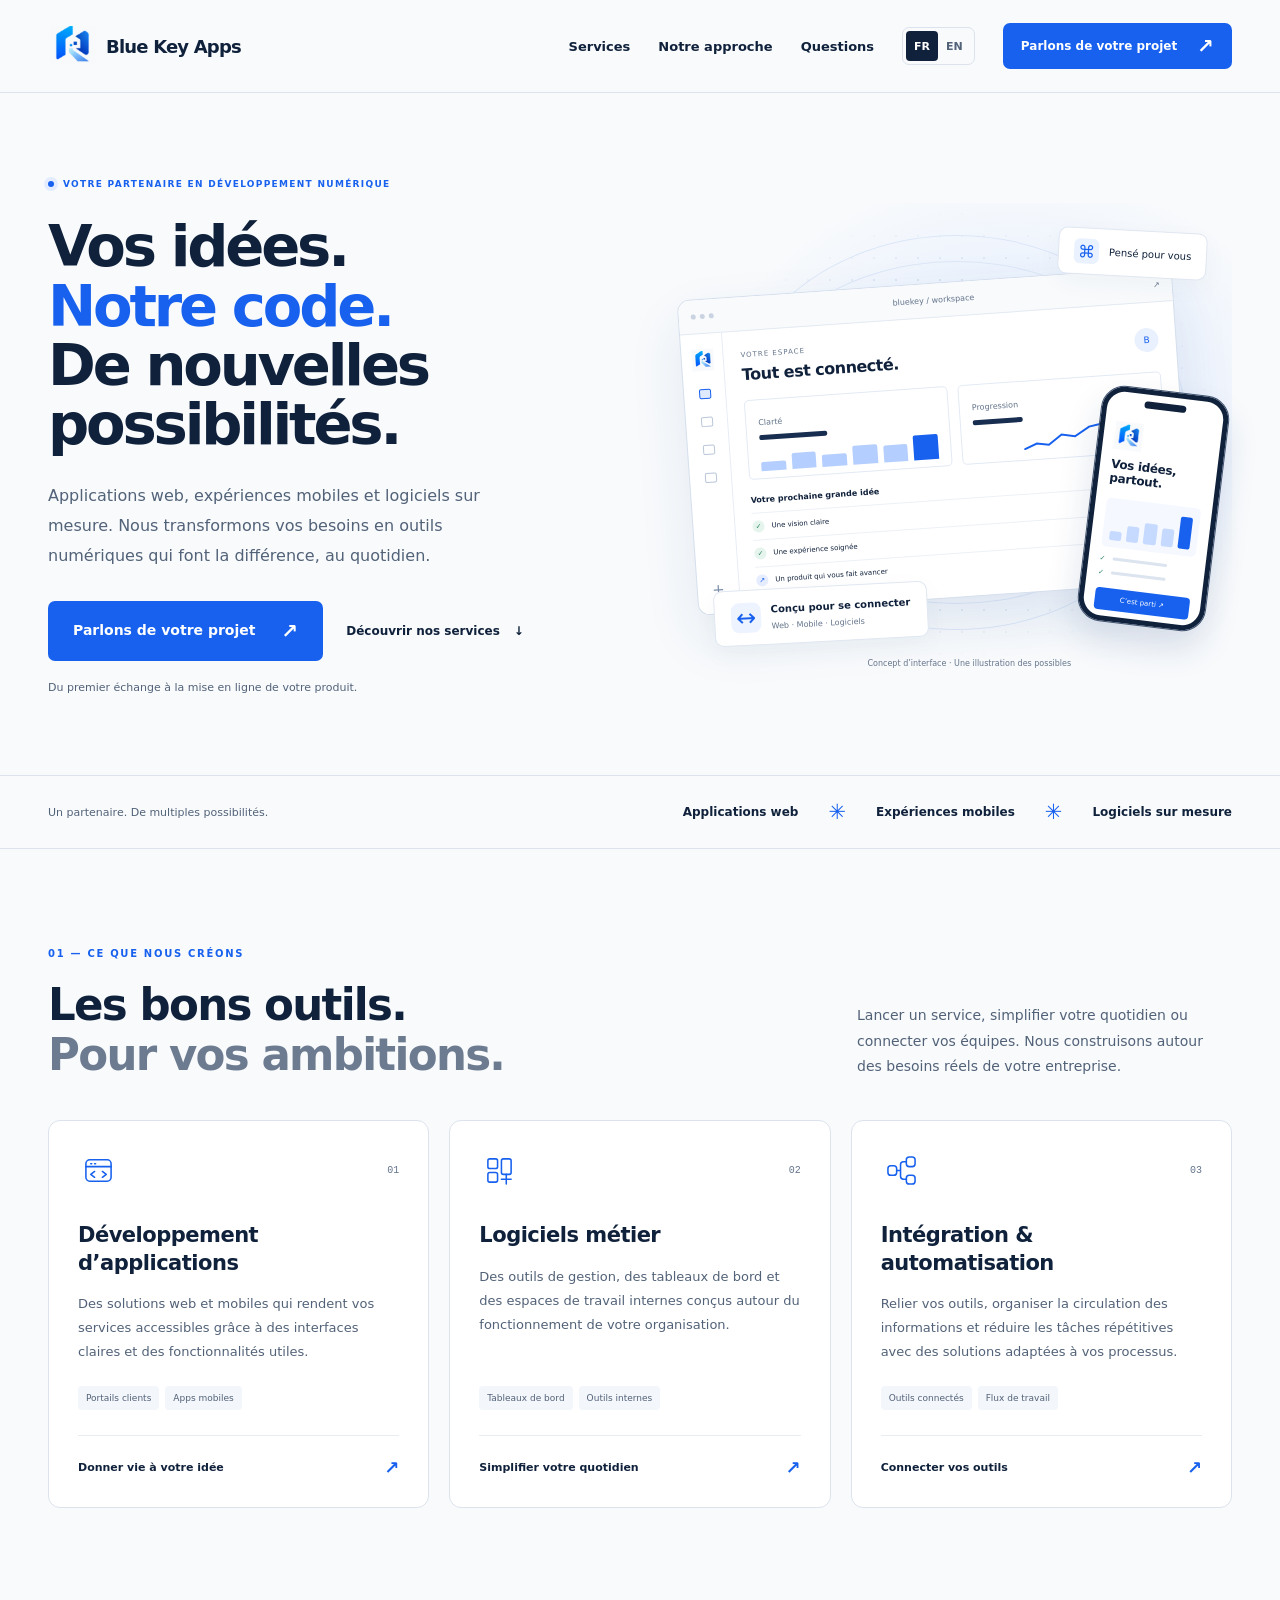
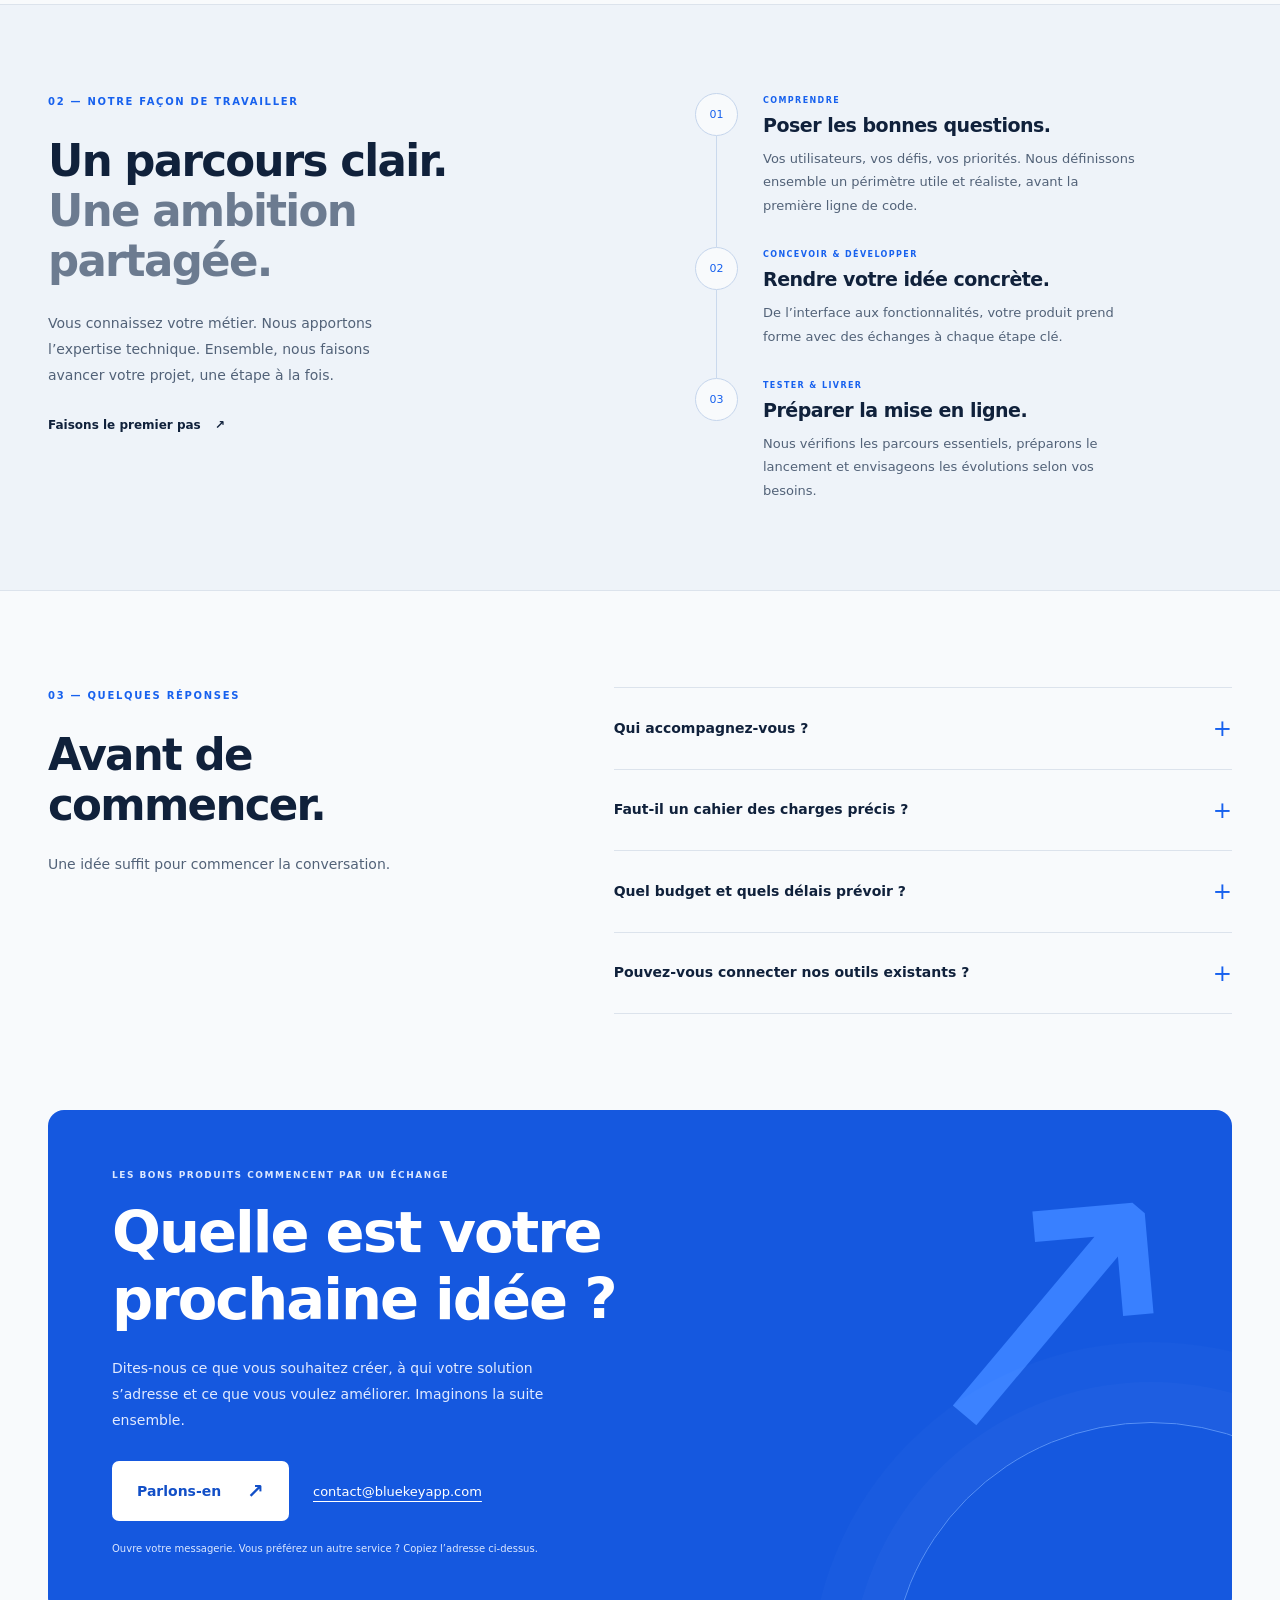
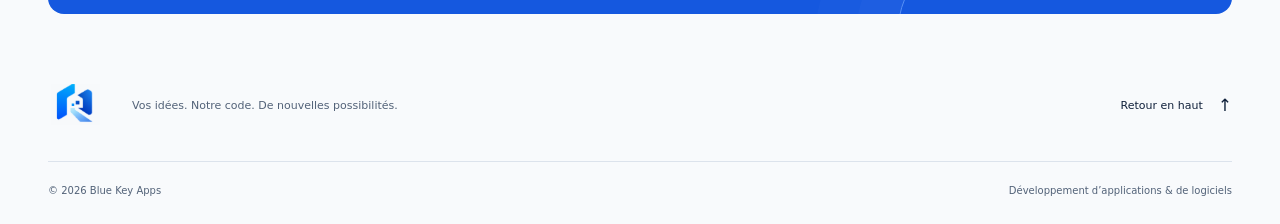
==== index.html @ 90aca476 "Make header scroll with page and restore wordmark" ====
<!doctype html>
<html lang="fr">
  <head>
    <meta charset="utf-8" />
    <meta name="viewport" content="width=device-width, initial-scale=1" />
    <meta name="theme-color" content="#102b49" />
    <meta
      name="description"
      content="BlueKey, entreprise de développement d’applications et de logiciels. Applications web, solutions mobiles et logiciels sur mesure pour les entreprises."
    />
    <title>BlueKey — Développement d’applications et de logiciels</title>
    <link rel="stylesheet" href="assets/styles.css" />
    <link
      rel="icon"
      href="assets/blue-key-mark.png"
      type="image/png"
      sizes="74x73"
    />
    <link rel="canonical" href="https://bluekeyapp.com/" />
    <meta property="og:type" content="website" />
    <meta property="og:title" content="BlueKey — Vos idées. Notre code." />
    <meta
      property="og:description"
      content="Des applications web, mobiles et des logiciels sur mesure, pensés pour votre entreprise."
    />
    <meta
      property="og:image"
      content="https://bluekeyapp.com/assets/blue-key-mark.png"
    />
    <meta property="og:url" content="https://bluekeyapp.com/" />
  </head>
  <body>
    <a class="skip-link" href="#main" data-en="Skip to content"
      >Aller au contenu</a
    >
    <header class="site-header">
      <div class="header-inner container">
        <a
          class="brand"
          href="./"
          aria-label="Blue Key Apps — Accueil"
          data-en-label="Blue Key Apps — Home"
          ><img
            src="assets/blue-key-mark.png"
            alt="Blue Key Apps"
            width="74"
            height="73"
        /><span class="brand-name">Blue Key Apps</span></a>
        <button
          class="menu-toggle"
          type="button"
          aria-expanded="false"
          aria-controls="navigation"
        >
          <span data-en="Menu">Menu</span
          ><span class="menu-icon" aria-hidden="true">☰</span>
        </button>
        <nav
          id="navigation"
          aria-label="Navigation principale"
          data-en-label="Main navigation"
        >
          <a href="#services" data-en="Services">Services</a
          ><a href="#approche" data-en="Our approach">Notre approche</a
          ><a href="#questions" data-en="FAQs">Questions</a>
          <div
            class="languages"
            role="group"
            aria-label="Langue"
            data-en-label="Language"
          >
            <button
              type="button"
              data-lang="fr"
              lang="fr"
              aria-label="Français"
              aria-pressed="true"
            >
              FR</button
            ><button
              type="button"
              data-lang="en"
              lang="en"
              aria-label="English"
              aria-pressed="false"
            >
              EN
            </button>
          </div>
          <a class="button button-small" href="#contact"
            ><span data-en="Let’s talk">Parlons de votre projet</span
            ><span aria-hidden="true">↗</span></a
          >
        </nav>
      </div>
    </header>
    <main id="main">
      <section class="hero container" aria-labelledby="hero-title">
        <div class="hero-copy">
          <p class="eyebrow">
            <span class="blue-dot" aria-hidden="true"></span
            ><span data-en="Your digital development partner"
              >Votre partenaire en développement numérique</span
            >
          </p>
          <h1 id="hero-title">
            <span data-en="Your ideas.">Vos idées.</span><br /><span
              class="blue-text"
              data-en="Our code."
              >Notre code.</span
            ><br /><span data-en="New possibilities."
              >De nouvelles possibilités.</span
            >
          </h1>
          <p
            class="intro"
            data-en="Web apps, mobile experiences and custom software. We turn your business needs into digital tools that make a difference, every day."
          >
            Applications web, expériences mobiles et logiciels sur mesure. Nous
            transformons vos besoins en outils numériques qui font la
            différence, au quotidien.
          </p>
          <div class="hero-actions">
            <a class="button" href="#contact"
              ><span data-en="Tell us about your project"
                >Parlons de votre projet</span
              ><span aria-hidden="true">↗</span></a
            ><a class="text-link" href="#services"
              ><span data-en="Explore our services">Découvrir nos services</span
              ><span aria-hidden="true">↓</span></a
            >
          </div>
          <p
            class="hero-note"
            data-en="From the first conversation to your product’s launch."
          >
            Du premier échange à la mise en ligne de votre produit.
          </p>
        </div>
        <div
          class="product-scene"
          role="img"
          aria-label="Illustration : une application web reliée à une interface mobile."
          data-en-label="Illustration: a web application connected to a mobile interface."
        >
          <div class="scene-grid" aria-hidden="true"></div>
          <div class="scene-orbit" aria-hidden="true"></div>
          <div class="floating-label label-top" aria-hidden="true">
            <span class="tiny-icon">⌘</span
            ><span data-en="Designed for you">Pensé pour vous</span>
          </div>
          <div class="app-window" aria-hidden="true">
            <div class="window-bar">
              <div class="window-dots"><i></i><i></i><i></i></div>
              <span>bluekey / workspace</span><span>↗</span>
            </div>
            <div class="window-body">
              <div class="app-sidebar">
                <span class="app-symbol"
                  ><img src="assets/blue-key-mark.png" alt="" /></span
                ><i class="active"></i><i></i
                ><i></i><i></i><span class="sidebar-bottom">+</span>
              </div>
              <div class="app-content">
                <div class="app-greeting">
                  <div>
                    <span class="mock-overline" data-en="YOUR WORKSPACE"
                      >VOTRE ESPACE</span
                    ><strong data-en="Everything, connected."
                      >Tout est connecté.</strong
                    >
                  </div>
                  <span class="avatar">B</span>
                </div>
                <div class="mock-stats">
                  <div>
                    <span data-en="Clarity">Clarté</span>
                    <div class="stat-line long"></div>
                    <div class="mini-bars">
                      <i></i><i></i><i></i><i></i><i></i><i></i>
                    </div>
                  </div>
                  <div>
                    <span data-en="Progress">Progression</span>
                    <div class="stat-line"></div>
                    <svg viewBox="0 0 120 36" fill="none">
                      <path
                        d="M2 32L20 25L38 28L58 14L78 18L100 5L118 2"
                        stroke="currentColor"
                        stroke-width="3"
                        stroke-linecap="round"
                      />
                    </svg>
                  </div>
                </div>
                <div class="mock-project">
                  <div class="mock-project-heading">
                    <span data-en="Your next big idea"
                      >Votre prochaine grande idée</span
                    ><span>•••</span>
                  </div>
                  <div class="mock-row">
                    <span class="check">✓</span
                    ><span data-en="A clear vision">Une vision claire</span
                    ><span class="row-pill"></span>
                  </div>
                  <div class="mock-row">
                    <span class="check">✓</span
                    ><span data-en="A thoughtful experience"
                      >Une expérience soignée</span
                    ><span class="row-pill"></span>
                  </div>
                  <div class="mock-row">
                    <span class="check blue-check">↗</span
                    ><span data-en="A product that moves you forward"
                      >Un produit qui vous fait avancer</span
                    >
                  </div>
                </div>
              </div>
            </div>
          </div>
          <div class="phone" aria-hidden="true">
            <span class="phone-notch"></span>
            <img
              class="phone-brand"
              src="assets/blue-key-mark.png"
              alt=""
            />
            <div class="phone-heading" data-en="Your ideas, on the go.">
              Vos idées, partout.
            </div>
            <div class="phone-chart">
              <span></span><span></span><span></span><span></span><span></span>
            </div>
            <div class="phone-row"><i>✓</i><span></span></div>
            <div class="phone-row"><i>✓</i><span></span></div>
            <div class="phone-button" data-en="Let’s go ↗">C’est parti ↗</div>
          </div>
          <div class="floating-label label-bottom" aria-hidden="true">
            <span class="connection-icon">↔</span>
            <div>
              <strong data-en="Built to work together"
                >Conçu pour se connecter</strong
              ><span data-en="Web · Mobile · Software"
                >Web · Mobile · Logiciels</span
              >
            </div>
          </div>
          <span
            class="scene-caption"
            aria-hidden="true"
            data-en="Interface concept · An illustration of what’s possible"
            >Concept d’interface · Une illustration des possibles</span
          >
        </div>
      </section>
      <div class="expertise-strip">
        <div class="container">
          <span data-en="One partner. Many possibilities."
            >Un partenaire. De multiples possibilités.</span
          >
          <div>
            <span data-en="Web applications">Applications web</span
            ><span class="strip-star" aria-hidden="true">✳</span
            ><span data-en="Mobile experiences">Expériences mobiles</span
            ><span class="strip-star" aria-hidden="true">✳</span
            ><span data-en="Custom software">Logiciels sur mesure</span>
          </div>
        </div>
      </div>
      <section
        class="section container"
        id="services"
        aria-labelledby="services-title"
      >
        <div class="section-heading">
          <div>
            <p class="eyebrow" data-en="01 — What we build">
              01 — Ce que nous créons
            </p>
            <h2 id="services-title">
              <span data-en="The right tools.">Les bons outils.</span
              ><br /><span class="muted-heading" data-en="For your ambitions."
                >Pour vos ambitions.</span
              >
            </h2>
          </div>
          <p
            class="section-intro"
            data-en="Launch a service, simplify your daily work or connect your teams. We build around what your business really needs."
          >
            Lancer un service, simplifier votre quotidien ou connecter vos
            équipes. Nous construisons autour des besoins réels de votre
            entreprise.
          </p>
        </div>
        <div class="cards">
          <article class="card">
            <div class="card-top">
              <svg
                class="service-icon"
                viewBox="0 0 32 32"
                fill="none"
                aria-hidden="true"
              >
                <rect x="3" y="5" width="26" height="22" rx="4" />
                <path
                  d="M3 12h26M8 9h1m3 0h1M12 17l-4 3 4 3m8-6 4 3-4 3"
                /></svg
              ><span class="card-number">01</span>
            </div>
            <h3 data-en="Application development">
              Développement d’applications
            </h3>
            <p
              data-en="Web and mobile solutions that make your services accessible through clear interfaces and practical features."
            >
              Des solutions web et mobiles qui rendent vos services accessibles
              grâce à des interfaces claires et des fonctionnalités utiles.
            </p>
            <div class="tags">
              <span data-en="Customer portals">Portails clients</span
              ><span data-en="Mobile apps">Apps mobiles</span>
            </div>
            <a class="card-link" href="#contact"
              ><span data-en="Bring your idea to life"
                >Donner vie à votre idée</span
              ><span aria-hidden="true">↗</span></a
            >
          </article>
          <article class="card">
            <div class="card-top">
              <svg
                class="service-icon"
                viewBox="0 0 32 32"
                fill="none"
                aria-hidden="true"
              >
                <rect x="4" y="4" width="10" height="10" rx="2" />
                <rect x="18" y="4" width="10" height="16" rx="2" />
                <rect x="4" y="18" width="10" height="10" rx="2" />
                <path d="M18 25h10m-5-5v10" /></svg
              ><span class="card-number">02</span>
            </div>
            <h3 data-en="Business software">Logiciels métier</h3>
            <p
              data-en="Management tools, dashboards and internal workspaces designed around the way your organisation works."
            >
              Des outils de gestion, des tableaux de bord et des espaces de
              travail internes conçus autour du fonctionnement de votre
              organisation.
            </p>
            <div class="tags">
              <span data-en="Dashboards">Tableaux de bord</span
              ><span data-en="Internal tools">Outils internes</span>
            </div>
            <a class="card-link" href="#contact"
              ><span data-en="Simplify your daily work"
                >Simplifier votre quotidien</span
              ><span aria-hidden="true">↗</span></a
            >
          </article>
          <article class="card">
            <div class="card-top">
              <svg
                class="service-icon"
                viewBox="0 0 32 32"
                fill="none"
                aria-hidden="true"
              >
                <rect x="2" y="11" width="9" height="10" rx="3" />
                <rect x="21" y="2" width="9" height="10" rx="3" />
                <rect x="21" y="21" width="9" height="9" rx="3" />
                <path
                  d="M11 16h4m6-9h-3a3 3 0 0 0-3 3v12a3 3 0 0 0 3 3h3"
                /></svg
              ><span class="card-number">03</span>
            </div>
            <h3 data-en="Integration & automation">
              Intégration & automatisation
            </h3>
            <p
              data-en="Connect your tools, organise the flow of information and reduce repetitive tasks with solutions tailored to your processes."
            >
              Relier vos outils, organiser la circulation des informations et
              réduire les tâches répétitives avec des solutions adaptées à vos
              processus.
            </p>
            <div class="tags">
              <span data-en="Connected tools">Outils connectés</span
              ><span data-en="Workflows">Flux de travail</span>
            </div>
            <a class="card-link" href="#contact"
              ><span data-en="Connect your tools">Connecter vos outils</span
              ><span aria-hidden="true">↗</span></a
            >
          </article>
        </div>
      </section>
      <section
        class="approach-section"
        id="approche"
        aria-labelledby="approach-title"
      >
        <div class="container approach-layout">
          <div class="approach-copy">
            <p class="eyebrow" data-en="02 — How we work">
              02 — Notre façon de travailler
            </p>
            <h2 id="approach-title">
              <span data-en="A clear path.">Un parcours clair.</span><br /><span
                class="muted-heading"
                data-en="A shared ambition."
                >Une ambition partagée.</span
              >
            </h2>
            <p
              data-en="You know your business. We bring the technical expertise. Together, we move your project forward, one clear step at a time."
            >
              Vous connaissez votre métier. Nous apportons l’expertise
              technique. Ensemble, nous faisons avancer votre projet, une étape
              à la fois.
            </p>
            <a class="text-link" href="#contact"
              ><span data-en="Let’s take the first step"
                >Faisons le premier pas</span
              ><span aria-hidden="true">↗</span></a
            >
          </div>
          <ol class="steps">
            <li>
              <span class="step-number" aria-hidden="true">01</span>
              <div>
                <span class="step-label" data-en="DISCOVER">COMPRENDRE</span>
                <h3 data-en="Start with the right questions.">
                  Poser les bonnes questions.
                </h3>
                <p
                  data-en="Your users, your challenges, your priorities. We define a useful, realistic scope together before writing the first line of code."
                >
                  Vos utilisateurs, vos défis, vos priorités. Nous définissons
                  ensemble un périmètre utile et réaliste, avant la première
                  ligne de code.
                </p>
              </div>
            </li>
            <li>
              <span class="step-number" aria-hidden="true">02</span>
              <div>
                <span class="step-label" data-en="DESIGN & BUILD"
                  >CONCEVOIR & DÉVELOPPER</span
                >
                <h3 data-en="Make your idea tangible.">
                  Rendre votre idée concrète.
                </h3>
                <p
                  data-en="From the interface to the features, your product takes shape with feedback at every key stage."
                >
                  De l’interface aux fonctionnalités, votre produit prend forme
                  avec des échanges à chaque étape clé.
                </p>
              </div>
            </li>
            <li>
              <span class="step-number" aria-hidden="true">03</span>
              <div>
                <span class="step-label" data-en="TEST & LAUNCH"
                  >TESTER & LIVRER</span
                >
                <h3 data-en="Get ready for the real world.">
                  Préparer la mise en ligne.
                </h3>
                <p
                  data-en="We check the essential workflows, prepare the launch and discuss how your product can evolve with your needs."
                >
                  Nous vérifions les parcours essentiels, préparons le lancement
                  et envisageons les évolutions selon vos besoins.
                </p>
              </div>
            </li>
          </ol>
        </div>
      </section>
      <section
        class="section container faq-layout"
        id="questions"
        aria-labelledby="faq-title"
      >
        <div>
          <p class="eyebrow" data-en="03 — A few answers">
            03 — Quelques réponses
          </p>
          <h2 id="faq-title" data-en="Before we get started.">
            Avant de commencer.
          </h2>
          <p
            class="section-intro"
            data-en="An idea is enough to start a conversation."
          >
            Une idée suffit pour commencer la conversation.
          </p>
        </div>
        <div class="faq-list">
          <details>
            <summary>
              <span data-en="Who do you work with?">Qui accompagnez-vous ?</span
              ><span class="faq-plus" aria-hidden="true">+</span>
            </summary>
            <p
              data-en="We work with entrepreneurs, small and medium-sized businesses, and organisations that want to create a digital service or improve their internal tools."
            >
              Nous accompagnons les entrepreneurs, les PME et les organisations
              qui souhaitent créer un service numérique ou améliorer leurs
              outils internes.
            </p>
          </details>
          <details>
            <summary>
              <span data-en="Do I need a detailed brief?"
                >Faut-il un cahier des charges précis ?</span
              ><span class="faq-plus" aria-hidden="true">+</span>
            </summary>
            <p
              data-en="No. You can come to us with an initial idea or an existing brief. We start by understanding your needs, your users and your priorities, then define the project together."
            >
              Non. Vous pouvez nous contacter avec une première idée ou un
              cahier des charges existant. Nous commençons par comprendre vos
              besoins, vos utilisateurs et vos priorités, puis nous cadrons le
              projet ensemble.
            </p>
          </details>
          <details>
            <summary>
              <span data-en="What about budget and timing?"
                >Quel budget et quels délais prévoir ?</span
              ><span class="faq-plus" aria-hidden="true">+</span>
            </summary>
            <p
              data-en="They depend on the features, integrations and complexity of your project. Tell us about your goals and constraints so we can discuss a suitable scope and the next steps."
            >
              Ils dépendent des fonctionnalités, des intégrations et de la
              complexité de votre projet. Présentez-nous vos objectifs et vos
              contraintes pour discuter d’un périmètre adapté et des prochaines
              étapes.
            </p>
          </details>
          <details>
            <summary>
              <span data-en="Can you connect tools we already use?"
                >Pouvez-vous connecter nos outils existants ?</span
              ><span class="faq-plus" aria-hidden="true">+</span>
            </summary>
            <p
              data-en="Integration and automation are part of our services. We look at your existing tools and the available connection options to identify what can be linked or simplified."
            >
              L’intégration et l’automatisation font partie de nos services.
              Nous étudions vos outils et leurs possibilités de connexion pour
              identifier ce qui peut être relié ou simplifié.
            </p>
          </details>
        </div>
      </section>
      <section
        class="contact-section container"
        id="contact"
        aria-labelledby="contact-title"
      >
        <div class="contact-panel">
          <div class="contact-decoration" aria-hidden="true">↗</div>
          <div class="contact-copy">
            <p
              class="eyebrow"
              data-en="Great products start with a conversation"
            >
              Les bons produits commencent par un échange
            </p>
            <h2 id="contact-title">
              <span data-en="What’s your">Quelle est votre</span><br /><span
                data-en="next idea?"
                >prochaine idée ?</span
              >
            </h2>
            <p
              data-en="Tell us what you want to build, who it’s for and what you’d like to improve. Let’s work out the next steps together."
            >
              Dites-nous ce que vous souhaitez créer, à qui votre solution
              s’adresse et ce que vous voulez améliorer. Imaginons la suite
              ensemble.
            </p>
            <a class="button button-white" href="mailto:contact@bluekeyapp.com"
              ><span data-en="Let’s talk about it">Parlons-en</span
              ><span aria-hidden="true">↗</span></a
            ><a class="email-link" href="mailto:contact@bluekeyapp.com"
              >contact@bluekeyapp.com</a
            >
            <p
              class="contact-note"
              data-en="Opens your email app. Prefer another service? Copy the address above."
            >
              Ouvre votre messagerie. Vous préférez un autre service ? Copiez
              l’adresse ci-dessus.
            </p>
          </div>
        </div>
      </section>
    </main>
    <footer class="container">
      <div class="footer-main">
        <a
          class="brand"
          href="./"
          aria-label="Blue Key Apps — Accueil"
          data-en-label="Blue Key Apps — Home"
          ><img
            src="assets/blue-key-mark.png"
            alt="Blue Key Apps"
            width="74"
            height="73"
            loading="lazy"
        /></a>
        <p data-en="Your ideas. Our code. New possibilities.">
          Vos idées. Notre code. De nouvelles possibilités.
        </p>
        <a class="back-top" href="#main"
          ><span data-en="Back to top">Retour en haut</span
          ><span aria-hidden="true">↑</span></a
        >
      </div>
      <div class="footer-bottom">
        <span>© <span id="year">2026</span> Blue Key Apps</span
        ><span data-en="Application & software development"
          >Développement d’applications & de logiciels</span
        >
      </div>
    </footer>
    <script src="assets/site.js" defer></script>
  </body>
</html>
---- assets/styles.css ----
/* Foundation */
:root {
  --ink: #10213b;
  --muted: #526278;
  --blue: #1761ee;
  --line: #dce3ec;
  --paper: #f8fafc;
  --body-font: "Segoe UI Variable", "Aptos", "Segoe UI", system-ui, sans-serif;
  --display-font: "Segoe UI Variable Display", "Aptos Display", "Segoe UI Variable", "Segoe UI", system-ui, sans-serif;
  font-family: var(--body-font);
  color: var(--ink);
  background: var(--paper);
  font-synthesis: none;
}
* {
  box-sizing: border-box;
}
html {
  scroll-behavior: smooth;
  scroll-padding-top: 24px;
}
body {
  margin: 0;
}
a {
  color: inherit;
  text-decoration: none;
}
button {
  font: inherit;
  cursor: pointer;
}
img,
svg {
  display: block;
  max-width: 100%;
}
a:focus-visible,
button:focus-visible,
summary:focus-visible {
  outline: 3px solid var(--blue);
  outline-offset: 5px;
}
::selection {
  background: #cde0ff;
  color: var(--ink);
}
.container {
  width: min(1224px, calc(100% - 96px));
  margin-inline: auto;
}
.skip-link {
  position: fixed;
  top: 12px;
  left: 12px;
  z-index: 20;
  padding: 15px;
  background: var(--ink);
  color: white;
  transform: translateY(-160%);
}
.skip-link:focus {
  transform: none;
}
/* Navigation */
.site-header {
  background: var(--paper);
  border-bottom: 1px solid var(--line);
}
.header-inner {
  min-height: 92px;
  display: flex;
  align-items: center;
  justify-content: space-between;
  gap: 24px;
}
.brand {
  display: block;
  width: 58px;
  height: 58px;
  flex-shrink: 0;
}
.brand img {
  width: 100%;
  height: 100%;
  object-fit: contain;
}
.header-inner .brand {
  display: flex;
  align-items: center;
  gap: 10px;
  width: auto;
  height: 58px;
}
.header-inner .brand img {
  width: 48px;
  height: 48px;
  flex: none;
}
.brand-name {
  color: var(--ink);
  font-size: 18px;
  font-weight: 650;
  letter-spacing: -0.045em;
  white-space: nowrap;
}
nav {
  display: flex;
  align-items: center;
  gap: 28px;
  font-size: 13px;
  font-weight: 600;
}
nav > a:not(.button) {
  padding-block: 12px;
}
nav > a:not(.button):hover,
.text-link:hover,
.back-top:hover {
  color: var(--blue);
}
.languages {
  display: flex;
  align-items: center;
  padding: 3px;
  border: 1px solid var(--line);
  border-radius: 7px;
}
.languages button {
  padding: 7px 8px;
  border: 0;
  background: transparent;
  color: var(--muted);
  font-size: 11px;
  font-weight: 700;
  border-radius: 4px;
  min-height: 30px;
}
.languages button[aria-pressed="true"] {
  background: var(--ink);
  color: white;
}
.button {
  display: inline-flex;
  justify-content: center;
  align-items: center;
  gap: 26px;
  padding: 19px 24px;
  background: var(--blue);
  border: 1px solid transparent;
  color: white;
  border-radius: 7px;
  font-size: 14px;
  line-height: 1.25;
  font-weight: 700;
  transition:
    background 0.2s,
    transform 0.2s;
  min-height: 52px;
}
.button:hover {
  background: #0e4cc5;
  transform: translateY(-2px);
}
.button > span:last-child {
  font-size: 20px;
  line-height: 1;
}
.button-small {
  padding: 12px 17px;
  min-height: 43px;
  font-size: 12px;
  gap: 20px;
}
.menu-toggle {
  display: none;
}
/* Introduction */
.hero {
  display: grid;
  grid-template-columns: 1.12fr 1fr;
  align-items: center;
  gap: 28px;
  padding-block: 83px 81px;
}
.eyebrow {
  font-size: 10px;
  line-height: 1.8;
  letter-spacing: 1.7px;
  text-transform: uppercase;
  font-weight: 700;
  color: var(--blue);
  margin: 0 0 25px;
}
.hero .eyebrow {
  display: flex;
  gap: 9px;
  align-items: center;
  font-size: 9px;
  letter-spacing: 1.3px;
}
.blue-dot {
  width: 6px;
  height: 6px;
  flex-shrink: 0;
  border-radius: 50%;
  background: var(--blue);
  box-shadow: 0 0 0 4px #e4edff;
}
h1 {
  font-family: var(--display-font);
  font-size: clamp(44px, 4.5vw, 66px);
  line-height: 1.03;
  letter-spacing: -0.055em;
  margin: 0 0 27px;
  font-weight: 750;
}
h2,
h3 {
  font-family: var(--display-font);
  letter-spacing: -0.035em;
}
.blue-text {
  color: var(--blue);
}
.intro {
  font-size: 16px;
  line-height: 1.85;
  color: var(--muted);
  max-width: 490px;
  margin: 0 0 31px;
}
.hero-actions {
  display: flex;
  align-items: center;
  gap: 23px;
  flex-wrap: wrap;
}
.text-link {
  display: inline-flex;
  align-items: center;
  gap: 14px;
  font-size: 12px;
  font-weight: 700;
  line-height: 1.5;
}
.hero-note {
  font-size: 11px;
  color: var(--muted);
  margin: 20px 0 0;
}
/* Decorative interface concept, not an interactive product. */
.product-scene {
  position: relative;
  height: 465px;
  min-width: 0;
  background: radial-gradient(ellipse at 60% 45%, #dce9ff 0, transparent 66%);
}
.scene-grid {
  position: absolute;
  inset: 0;
  background-image: radial-gradient(#a5bada 1px, transparent 1px);
  background-size: 22px 22px;
  mask-image: radial-gradient(ellipse, #000 0, transparent 70%);
}
.scene-orbit {
  position: absolute;
  width: 380px;
  height: 380px;
  max-width: 95%;
  border: 1px solid #dce7f8;
  border-radius: 50%;
  left: 12%;
  top: 35px;
  transform: rotate(-20deg);
}
.scene-orbit:before {
  content: "";
  position: absolute;
  inset: 30px -30px;
  border: 1px solid #dce7f8;
  border-radius: 50%;
}
.app-window {
  position: absolute;
  left: 0;
  top: 80px;
  width: 91%;
  background: white;
  border: 1px solid #d5dfed;
  border-radius: 12px;
  box-shadow: 0 24px 55px #244a7f18;
  transform: rotate(-4deg);
  overflow: hidden;
}
.window-bar {
  height: 34px;
  border-bottom: 1px solid #e4eaf2;
  background: #f8fafc;
  display: flex;
  align-items: center;
  justify-content: space-between;
  padding: 0 12px;
  color: #64748b;
  font-size: 8px;
}
.window-dots {
  display: flex;
  gap: 4px;
}
.window-dots i {
  width: 5px;
  height: 5px;
  background: #cad3e1;
  border-radius: 50%;
}
.window-body {
  display: flex;
  min-height: 258px;
}
.app-sidebar {
  width: 42px;
  flex-shrink: 0;
  border-right: 1px solid #e8edf5;
  display: flex;
  flex-direction: column;
  align-items: center;
  gap: 18px;
  padding: 15px 0;
}
.app-symbol {
  display: grid;
  place-items: center;
  width: 22px;
  height: 22px;
}
.app-symbol img {
  display: block;
  width: 100%;
  height: 100%;
  object-fit: contain;
}
.app-sidebar i {
  width: 12px;
  height: 10px;
  border: 1.5px solid #b9c6d9;
  border-radius: 2px;
}
.app-sidebar i.active {
  background: #e0eaff;
  border-color: var(--blue);
}
.sidebar-bottom {
  margin-top: auto;
  font-size: 15px;
  color: #7d8eaa;
}
.app-content {
  padding: 20px 17px 17px;
  flex: 1;
  min-width: 0;
}
.app-greeting {
  display: flex;
  justify-content: space-between;
  align-items: center;
}
.mock-overline {
  display: block;
  font-size: 7px;
  letter-spacing: 1px;
  color: #65768b;
  margin-bottom: 6px;
}
.app-greeting strong {
  font-size: 16px;
  letter-spacing: -0.5px;
}
.avatar {
  display: grid;
  place-items: center;
  background: #e9f0fe;
  border-radius: 50%;
  width: 24px;
  height: 24px;
  color: var(--blue);
  font-size: 9px;
}
.mock-stats {
  display: grid;
  grid-template-columns: 1fr 1fr;
  gap: 10px;
  margin-top: 16px;
}
.mock-stats > div {
  padding: 10px 12px;
  border: 1px solid #e3eaf4;
  border-radius: 5px;
  height: 80px;
  overflow: hidden;
}
.mock-stats > div > span {
  font-size: 8px;
  color: #627389;
}
.stat-line {
  height: 5px;
  width: 28%;
  background: #182e50;
  border-radius: 2px;
  margin: 6px 0;
}
.stat-line.long {
  width: 38%;
}
.mini-bars {
  height: 25px;
  display: flex;
  gap: 6px;
  align-items: flex-end;
}
.mini-bars i {
  background: #b4ceff;
  flex: 1;
  height: 35%;
  border-radius: 2px 2px 0 0;
}
.mini-bars i:nth-child(2) {
  height: 65%;
}
.mini-bars i:nth-child(3) {
  height: 50%;
}
.mini-bars i:nth-child(4) {
  height: 75%;
}
.mini-bars i:nth-child(5) {
  height: 70%;
}
.mini-bars i:nth-child(6) {
  height: 100%;
  background: var(--blue);
}
.mock-stats svg {
  height: 24px;
  width: 100%;
  color: var(--blue);
}
.mock-project {
  margin-top: 16px;
}
.mock-project-heading {
  display: flex;
  justify-content: space-between;
  font-size: 8px;
  font-weight: 700;
  margin-bottom: 8px;
}
.mock-row {
  display: flex;
  align-items: center;
  gap: 7px;
  font-size: 7px;
  padding: 7px 0;
  border-top: 1px solid #edf0f5;
}
.check {
  background: #e5f5ed;
  color: #348566;
  border-radius: 50%;
  display: grid;
  place-items: center;
  width: 12px;
  height: 12px;
}
.blue-check {
  background: #e5edff;
  color: var(--blue);
}
.row-pill {
  height: 4px;
  width: 25px;
  background: #e9edf4;
  border-radius: 2px;
  margin-left: auto;
}
.phone {
  position: absolute;
  right: 0;
  top: 188px;
  transform: rotate(7deg);
  border: 5px solid #10213b;
  outline: 1px solid #415470;
  width: 127px;
  height: 235px;
  border-radius: 23px;
  background: #fff;
  box-shadow: 0 18px 35px #173c7524;
  padding: 30px 11px 13px;
}
.phone-notch {
  position: absolute;
  top: 7px;
  left: 37px;
  width: 42px;
  height: 7px;
  background: #10213b;
  border-radius: 5px;
}
.phone-brand {
  display: block;
  width: 28px;
  height: 28px;
  object-fit: contain;
}
.phone-heading {
  font-size: 12px;
  font-weight: 700;
  line-height: 1.2;
  margin-top: 8px;
  letter-spacing: -0.3px;
}
.phone-chart {
  height: 49px;
  display: flex;
  align-items: flex-end;
  gap: 5px;
  margin: 12px 0 8px;
  background: #f5f8ff;
  border-radius: 5px;
  padding: 7px;
}
.phone-chart span {
  background: #c6d9ff;
  flex: 1;
  height: 25%;
  border-radius: 2px;
}
.phone-chart span:nth-child(2) {
  height: 45%;
}
.phone-chart span:nth-child(3) {
  height: 60%;
}
.phone-chart span:nth-child(4) {
  height: 52%;
}
.phone-chart span:nth-child(5) {
  height: 90%;
  background: var(--blue);
}
.phone-row {
  display: flex;
  gap: 7px;
  align-items: center;
  margin: 6px 0;
}
.phone-row i {
  font-style: normal;
  font-size: 7px;
  color: #36886a;
}
.phone-row span {
  height: 3px;
  width: 55px;
  background: #dce4ef;
  border-radius: 2px;
}
.phone-button {
  margin-top: 11px;
  font-size: 7px;
  text-align: center;
  padding: 7px 0;
  background: var(--blue);
  border-radius: 4px;
  color: white;
}
.floating-label {
  position: absolute;
  background: white;
  border: 1px solid #e0e7f1;
  border-radius: 9px;
  box-shadow: 0 8px 24px #1e47720a;
  display: flex;
  align-items: center;
  gap: 10px;
  font-size: 10px;
  z-index: 1;
}
.label-top {
  right: 25px;
  top: 27px;
  padding: 10px 15px;
  transform: rotate(3deg);
}
.tiny-icon {
  display: grid;
  place-items: center;
  background: #eaf1ff;
  color: var(--blue);
  width: 25px;
  height: 25px;
  border-radius: 6px;
  font-size: 17px;
}
.label-bottom {
  left: 27px;
  bottom: 26px;
  padding: 12px 16px;
  transform: rotate(-3deg);
}
.connection-icon {
  width: 30px;
  height: 30px;
  border-radius: 8px;
  background: #edf3ff;
  color: var(--blue);
  display: grid;
  place-items: center;
  font-size: 24px;
}
.label-bottom strong {
  display: block;
  font-size: 10px;
  margin-bottom: 5px;
}
.label-bottom div > span {
  font-size: 8px;
  color: #64748b;
}
.scene-caption {
  position: absolute;
  bottom: -10px;
  left: 20px;
  right: 0;
  text-align: center;
  font-size: 8px;
  color: #66768b;
}
/* Services */
.expertise-strip {
  border-block: 1px solid var(--line);
  padding: 24px 0;
}
.expertise-strip > .container {
  display: flex;
  justify-content: space-between;
  gap: 24px;
  align-items: center;
}
.expertise-strip > .container > span {
  font-size: 11px;
  color: var(--muted);
}
.expertise-strip .container > div {
  display: flex;
  align-items: center;
  gap: 30px;
  font-size: 12px;
  font-weight: 700;
}
.strip-star {
  font-size: 21px;
  color: var(--blue);
}
.section {
  padding-block: 96px;
}
.section-heading {
  display: flex;
  justify-content: space-between;
  align-items: flex-end;
  gap: 65px;
  margin-bottom: 40px;
}
h2 {
  font-size: clamp(32px, 3.4vw, 44px);
  line-height: 1.15;
  letter-spacing: -1.7px;
  margin: 0;
  font-weight: 700;
}
.muted-heading {
  color: #6c7b90;
}
.section-intro {
  font-size: 14px;
  line-height: 1.85;
  color: var(--muted);
  max-width: 375px;
  margin: 0;
}
.section-heading .eyebrow {
  margin-bottom: 17px;
}
.cards {
  display: grid;
  grid-template-columns: repeat(3, 1fr);
  gap: 20px;
}
.card {
  background: white;
  border: 1px solid var(--line);
  border-radius: 12px;
  padding: 29px;
  display: flex;
  flex-direction: column;
  transition:
    box-shadow 0.2s,
    border-color 0.2s;
}
.card:hover {
  border-color: #acc7f9;
  box-shadow: 0 12px 30px #20467708;
}
.card-top {
  display: flex;
  align-items: center;
  justify-content: space-between;
  margin-bottom: 31px;
}
.service-icon {
  width: 41px;
  height: 41px;
  padding: 5px;
  stroke: var(--blue);
  stroke-width: 1.6;
  stroke-linecap: round;
  stroke-linejoin: round;
}
.card-number {
  font-size: 10px;
  color: #7a889b;
  font-family: monospace;
}
.card h3 {
  font-size: 21px;
  letter-spacing: -0.5px;
  line-height: 1.3;
  margin: 0 0 15px;
  max-width: 250px;
}
.card p {
  font-size: 13px;
  color: var(--muted);
  line-height: 1.85;
  margin: 0 0 22px;
}
.tags {
  display: flex;
  flex-wrap: wrap;
  gap: 6px;
  margin-top: auto;
  margin-bottom: 25px;
}
.tags span {
  background: #f3f6fa;
  color: #526278;
  border-radius: 4px;
  padding: 7px 8px;
  font-size: 9px;
}
.card-link {
  border-top: 1px solid #e8edf3;
  padding-top: 21px;
  display: flex;
  align-items: center;
  justify-content: space-between;
  gap: 12px;
  font-size: 11px;
  font-weight: 700;
}
.card-link > span:last-child {
  color: var(--blue);
  font-size: 18px;
}
.card-link:hover {
  color: var(--blue);
}
/* Process and questions */
.approach-section {
  background: #eef3f9;
  border-block: 1px solid var(--line);
  padding-block: 88px;
}
.approach-layout {
  display: grid;
  grid-template-columns: 1fr 1fr;
  gap: 110px;
}
.approach-copy > p:not(.eyebrow) {
  font-size: 14px;
  line-height: 1.85;
  color: var(--muted);
  margin: 25px 0;
  max-width: 380px;
}
.steps {
  list-style: none;
  margin: 0;
  padding: 0;
}
.steps li {
  display: flex;
  position: relative;
  gap: 25px;
  padding-bottom: 30px;
}
.steps li:last-child {
  padding-bottom: 0;
}
.steps li:not(:last-child):before {
  content: "";
  position: absolute;
  top: 43px;
  bottom: 0;
  left: 21px;
  width: 1px;
  background: #cad9ed;
}
.step-number {
  width: 43px;
  height: 43px;
  display: grid;
  place-items: center;
  border: 1px solid #c5d5ec;
  border-radius: 50%;
  font-size: 11px;
  flex-shrink: 0;
  color: var(--blue);
  background: var(--paper);
}
.step-label {
  display: block;
  letter-spacing: 1.4px;
  font-size: 8px;
  color: var(--blue);
  font-weight: 700;
  margin: 3px 0 9px;
}
.steps h3 {
  font-size: 19px;
  letter-spacing: -0.5px;
  margin: 0 0 11px;
}
.steps p {
  font-size: 13px;
  line-height: 1.8;
  color: var(--muted);
  margin: 0;
  max-width: 375px;
}
.faq-layout {
  display: grid;
  grid-template-columns: 1fr 1.3fr;
  gap: 90px;
}
.faq-layout .section-intro {
  margin-top: 22px;
}
.faq-list {
  border-top: 1px solid var(--line);
}
details {
  border-bottom: 1px solid var(--line);
}
summary {
  list-style: none;
  display: flex;
  align-items: center;
  justify-content: space-between;
  gap: 20px;
  cursor: pointer;
  padding: 23px 0;
  font-size: 14px;
  font-weight: 700;
  line-height: 1.5;
}
summary::-webkit-details-marker {
  display: none;
}
.faq-plus {
  color: var(--blue);
  font-size: 23px;
  font-weight: 400;
  flex-shrink: 0;
  transition: transform 0.2s;
}
details[open] .faq-plus {
  transform: rotate(45deg);
}
details p {
  font-size: 13px;
  line-height: 1.85;
  color: var(--muted);
  margin: 0 30px 23px 0;
}
/* Contact and footer */
.contact-section {
  padding-bottom: 65px;
}
.contact-panel {
  background: #1558df;
  color: white;
  border-radius: 16px;
  padding: 57px 64px;
  position: relative;
  overflow: hidden;
}
.contact-copy {
  position: relative;
  z-index: 1;
  max-width: 590px;
}
.contact-panel .eyebrow {
  color: #dbe7ff;
  font-size: 9px;
  letter-spacing: 1.5px;
  margin-bottom: 17px;
}
.contact-panel h2 {
  font-size: clamp(38px, 4.5vw, 58px);
  letter-spacing: -2px;
}
.contact-panel p:not(.eyebrow):not(.contact-note) {
  color: #e1eaff;
  font-size: 14px;
  line-height: 1.85;
  max-width: 490px;
  margin: 23px 0 28px;
}
.button-white {
  background: white;
  color: #124fc7;
}
.button-white:hover {
  background: #e8efff;
}
.email-link {
  display: inline-block;
  font-size: 13px;
  margin-left: 24px;
  text-decoration: underline;
  text-underline-offset: 5px;
}
.contact-note {
  font-size: 10px;
  line-height: 1.6;
  color: #dbe7ff;
  margin: 20px 0 0;
  max-width: 470px;
}
.contact-decoration {
  position: absolute;
  right: 30px;
  top: 5px;
  font-size: 370px;
  line-height: 1;
  font-weight: 400;
  color: #3980ff;
  transform: rotate(-5deg);
}
.contact-panel:after {
  content: "";
  position: absolute;
  width: 520px;
  height: 520px;
  right: -180px;
  bottom: -330px;
  border: 1px solid #5891f6;
  border-radius: 50%;
  box-shadow:
    0 0 0 40px #ffffff05,
    0 0 0 80px #ffffff04;
}
.footer-main {
  display: flex;
  align-items: center;
  gap: 32px;
  padding-bottom: 30px;
}
.footer-main .brand {
  width: 52px;
  height: 52px;
}
.footer-main p {
  font-size: 11px;
  color: var(--muted);
}
.back-top {
  display: flex;
  align-items: center;
  gap: 15px;
  font-size: 11px;
  margin-left: auto;
}
.back-top > span:last-child {
  font-size: 17px;
}
.footer-bottom {
  border-top: 1px solid var(--line);
  padding: 23px 0 28px;
  display: flex;
  justify-content: space-between;
  gap: 15px;
  font-size: 10px;
  color: var(--muted);
}
/* Tablet */
@media (max-width: 1100px) {
  .container {
    width: calc(100% - 64px);
  }
  nav {
    gap: 18px;
  }
  nav .button {
    gap: 12px;
  }
  .hero {
    gap: 24px;
  }
  h1 {
    font-size: 53px;
  }
  .hero-actions {
    gap: 18px;
  }
  .hero-actions .button {
    padding-inline: 17px;
    font-size: 12px;
  }
  .hero-actions .text-link {
    font-size: 11px;
  }
  .product-scene {
    height: 445px;
  }
  .app-content {
    padding: 17px 12px;
  }
  .app-greeting strong {
    font-size: 14px;
  }
  .app-window {
    top: 82px;
  }
  .phone {
    top: 200px;
  }
  .label-bottom {
    left: 0;
    bottom: 7px;
  }
  .scene-caption {
    bottom: -23px;
  }
  .expertise-strip .container > div {
    gap: 19px;
  }
  .card {
    padding: 23px;
  }
  .approach-layout {
    gap: 60px;
  }
  .faq-layout {
    gap: 50px;
  }
}
@media (max-width: 900px) {
  html {
    scroll-padding-top: 24px;
  }
  .header-inner {
    min-height: 78px;
    flex-wrap: wrap;
    gap: 0;
  }
  .menu-toggle {
    display: none;
    border: 1px solid var(--line);
    border-radius: 6px;
    padding: 10px 12px;
    background: white;
    color: var(--ink);
    font-size: 12px;
    align-items: center;
    gap: 12px;
    min-height: 44px;
  }
  .js .menu-toggle {
    display: flex;
  }
  nav {
    width: 100%;
    flex-wrap: wrap;
    padding: 8px 0 22px;
    gap: 18px;
  }
  .js nav {
    display: none;
  }
  .js .menu-toggle[aria-expanded="true"] + nav {
    display: flex;
  }
  .hero {
    grid-template-columns: 1fr 1fr;
    padding-block: 65px;
    gap: 15px;
  }
  h1 {
    font-size: 45px;
    letter-spacing: -2px;
  }
  .hero .eyebrow {
    font-size: 8px;
    letter-spacing: 1px;
  }
  .intro {
    font-size: 14px;
  }
  .hero-actions {
    align-items: flex-start;
    flex-direction: column;
    gap: 18px;
  }
  .hero-note {
    font-size: 10px;
  }
  .product-scene {
    height: 410px;
  }
  .app-window {
    width: 95%;
    top: 74px;
  }
  .window-body {
    min-height: 235px;
  }
  .app-sidebar {
    width: 32px;
  }
  .app-content {
    padding: 16px 10px;
  }
  .app-greeting strong {
    font-size: 12px;
  }
  .mock-stats {
    gap: 7px;
  }
  .mock-stats > div {
    padding: 7px;
  }
  .mock-row {
    font-size: 6px;
  }
  .phone {
    width: 110px;
    height: 215px;
    top: 184px;
    right: -5px;
    padding: 28px 9px 10px;
  }
  .phone-notch {
    left: 29px;
  }
  .phone-heading {
    font-size: 11px;
  }
  .phone-chart {
    height: 39px;
  }
  .label-top {
    right: 4px;
    top: 19px;
    font-size: 9px;
  }
  .label-bottom {
    bottom: 1px;
    padding: 9px 11px;
  }
  .label-bottom strong {
    font-size: 8px;
  }
  .connection-icon {
    width: 25px;
    height: 25px;
  }
  .scene-caption {
    font-size: 7px;
    bottom: -20px;
  }
  .expertise-strip > .container {
    flex-direction: column;
    gap: 15px;
  }
  .expertise-strip .container > div {
    gap: 28px;
  }
  .section {
    padding-block: 70px;
  }
  .section-heading {
    gap: 40px;
  }
  .section-intro {
    font-size: 13px;
    max-width: 300px;
  }
  .cards {
    gap: 12px;
  }
  .card {
    padding: 20px;
  }
  .card h3 {
    font-size: 18px;
  }
  .card p {
    font-size: 12px;
  }
  .tags span {
    font-size: 8px;
  }
  .card-link {
    font-size: 10px;
  }
  .approach-section {
    padding-block: 70px;
  }
  .approach-layout {
    gap: 45px;
  }
  .faq-layout {
    gap: 35px;
    grid-template-columns: 0.9fr 1.2fr;
  }
  .contact-panel {
    padding: 45px;
  }
  .contact-decoration {
    right: -15px;
    top: 40px;
    font-size: 290px;
    opacity: 0.6;
  }
  .footer-main {
    gap: 20px;
  }
  .footer-main p {
    max-width: 240px;
    line-height: 1.6;
  }
}
/* Mobile */
@media (max-width: 650px) {
  .container {
    width: calc(100% - 40px);
  }
  .header-inner {
    min-height: 74px;
  }
  .header-inner .brand {
    gap: 8px;
    height: 52px;
  }
  .header-inner .brand img {
    width: 42px;
    height: 42px;
  }
  .brand-name {
    font-size: 16px;
  }
  nav {
    gap: 10px 22px;
    align-items: center;
  }
  nav > a:not(.button) {
    font-size: 14px;
  }
  .languages {
    margin-left: auto;
  }
  nav .button {
    width: 100%;
    margin-top: 8px;
    padding: 14px;
  }
  .hero {
    grid-template-columns: 1fr;
    gap: 27px;
    padding-top: 42px;
    padding-bottom: 38px;
  }
  .hero .eyebrow {
    font-size: 8px;
    letter-spacing: 1.05px;
    margin-bottom: 22px;
  }
  h1 {
    font-size: clamp(42px, 9.8vw, 61px);
    letter-spacing: -2px;
    line-height: 1.06;
    margin-bottom: 23px;
  }
  .intro {
    font-size: 14px;
    line-height: 1.8;
    max-width: 470px;
    margin-bottom: 25px;
  }
  .hero-actions {
    flex-direction: row;
    align-items: center;
    gap: 18px;
  }
  .hero-actions .button {
    font-size: 12px;
    gap: 15px;
    padding: 17px;
  }
  .hero-actions .text-link {
    font-size: 11px;
    gap: 8px;
  }
  .hero-note {
    font-size: 10px;
    margin-top: 18px;
  }
  .product-scene {
    height: 380px;
    width: min(100%, 420px);
    margin-inline: auto;
  }
  .app-window {
    top: 66px;
    left: 1%;
    width: 90%;
  }
  .window-body {
    min-height: 239px;
  }
  .app-content {
    padding: 17px 13px;
  }
  .app-greeting strong {
    font-size: 14px;
  }
  .app-sidebar {
    width: 36px;
  }
  .mock-row {
    font-size: 7px;
  }
  .phone {
    right: 3px;
    top: 162px;
  }
  .label-top {
    right: 16px;
    top: 12px;
    font-size: 10px;
  }
  .label-bottom {
    left: 18px;
    bottom: 10px;
  }
  .label-bottom strong {
    font-size: 9px;
  }
  .scene-caption {
    bottom: -8px;
    font-size: 7px;
  }
  .expertise-strip {
    padding: 21px 0;
  }
  .expertise-strip > .container {
    gap: 12px;
  }
  .expertise-strip > .container > span {
    font-size: 10px;
  }
  .expertise-strip .container > div {
    gap: 10px;
    justify-content: center;
    font-size: 9px;
    flex-wrap: wrap;
  }
  .strip-star {
    font-size: 14px;
  }
  .section {
    padding-block: 58px;
  }
  .section-heading {
    display: block;
    margin-bottom: 28px;
  }
  h2 {
    font-size: 33px;
    letter-spacing: -1.3px;
  }
  .section-intro {
    max-width: none;
    font-size: 13px;
  }
  .section-heading .section-intro {
    margin-top: 21px;
  }
  .eyebrow {
    font-size: 9px;
    margin-bottom: 17px;
  }
  .cards {
    grid-template-columns: 1fr;
    gap: 15px;
  }
  .card {
    padding: 26px;
  }
  .card-top {
    margin-bottom: 21px;
  }
  .card h3 {
    font-size: 22px;
    max-width: none;
  }
  .card p {
    font-size: 13px;
  }
  .tags {
    margin-bottom: 20px;
  }
  .tags span {
    font-size: 10px;
  }
  .card-link {
    font-size: 12px;
  }
  .approach-section {
    padding-block: 58px;
  }
  .approach-layout {
    grid-template-columns: 1fr;
    gap: 36px;
  }
  .approach-copy > p:not(.eyebrow) {
    font-size: 13px;
    margin: 20px 0;
    max-width: none;
  }
  .steps li {
    gap: 20px;
    padding-bottom: 28px;
  }
  .steps h3 {
    font-size: 18px;
  }
  .steps p {
    font-size: 13px;
  }
  .faq-layout {
    grid-template-columns: 1fr;
    gap: 27px;
  }
  .faq-layout .section-intro {
    margin-top: 17px;
  }
  summary {
    font-size: 13px;
    padding: 20px 0;
  }
  .contact-section {
    padding-bottom: 34px;
  }
  .contact-panel {
    padding: 35px 25px;
    border-radius: 12px;
  }
  .contact-panel .eyebrow {
    font-size: 8px;
    letter-spacing: 1.2px;
    max-width: 260px;
  }
  .contact-panel h2 {
    font-size: 39px;
    letter-spacing: -1.7px;
  }
  .contact-panel p:not(.eyebrow):not(.contact-note) {
    font-size: 13px;
    max-width: 350px;
  }
  .contact-decoration {
    font-size: 210px;
    right: -25px;
    top: 40px;
    opacity: 0.3;
  }
  .button-white {
    padding: 16px 20px;
    min-height: 49px;
  }
  .email-link {
    font-size: 12px;
    display: block;
    margin: 22px 0 0;
    width: fit-content;
  }
  .contact-note {
    font-size: 9px;
    max-width: 320px;
  }
  .footer-main {
    flex-wrap: wrap;
    justify-content: space-between;
    gap: 8px;
    padding-bottom: 24px;
  }
  .footer-main .brand {
    width: 46px;
    height: 48px;
  }
  .footer-main .brand img {
    width: 100%;
    height: 100%;
  }
  .footer-main p {
    order: 3;
    max-width: none;
    width: 100%;
    font-size: 10px;
    margin: 0;
  }
  .back-top {
    font-size: 10px;
    gap: 8px;
  }
  .footer-bottom {
    font-size: 9px;
    padding: 20px 0;
    flex-wrap: wrap;
    gap: 10px;
  }
}
@media (prefers-reduced-motion: reduce) {
  html {
    scroll-behavior: auto;
  }
  *,
  *:before,
  *:after {
    transition: none !important;
  }
}

/* Keep decorative orbits inside the viewport and secondary text legible. */
.scene-caption {
  bottom: 0;
}
.card-number {
  color: #64748b;
}
@media (min-width: 901px) and (max-width: 1100px) {
  nav {
    gap: 14px;
  }
}

.product-scene {
  overflow: visible;
}
.scene-orbit {
  width: 85%;
  height: 85%;
  max-width: none;
  left: 7%;
  top: 7%;
  transform: none;
}
.scene-orbit:before {
  inset: 25px 10px;
}
.phone {
  right: 15px;
}

/* Language controls are enhanced by JavaScript. */
.languages {
  display: none;
}
.js .languages {
  display: flex;
}
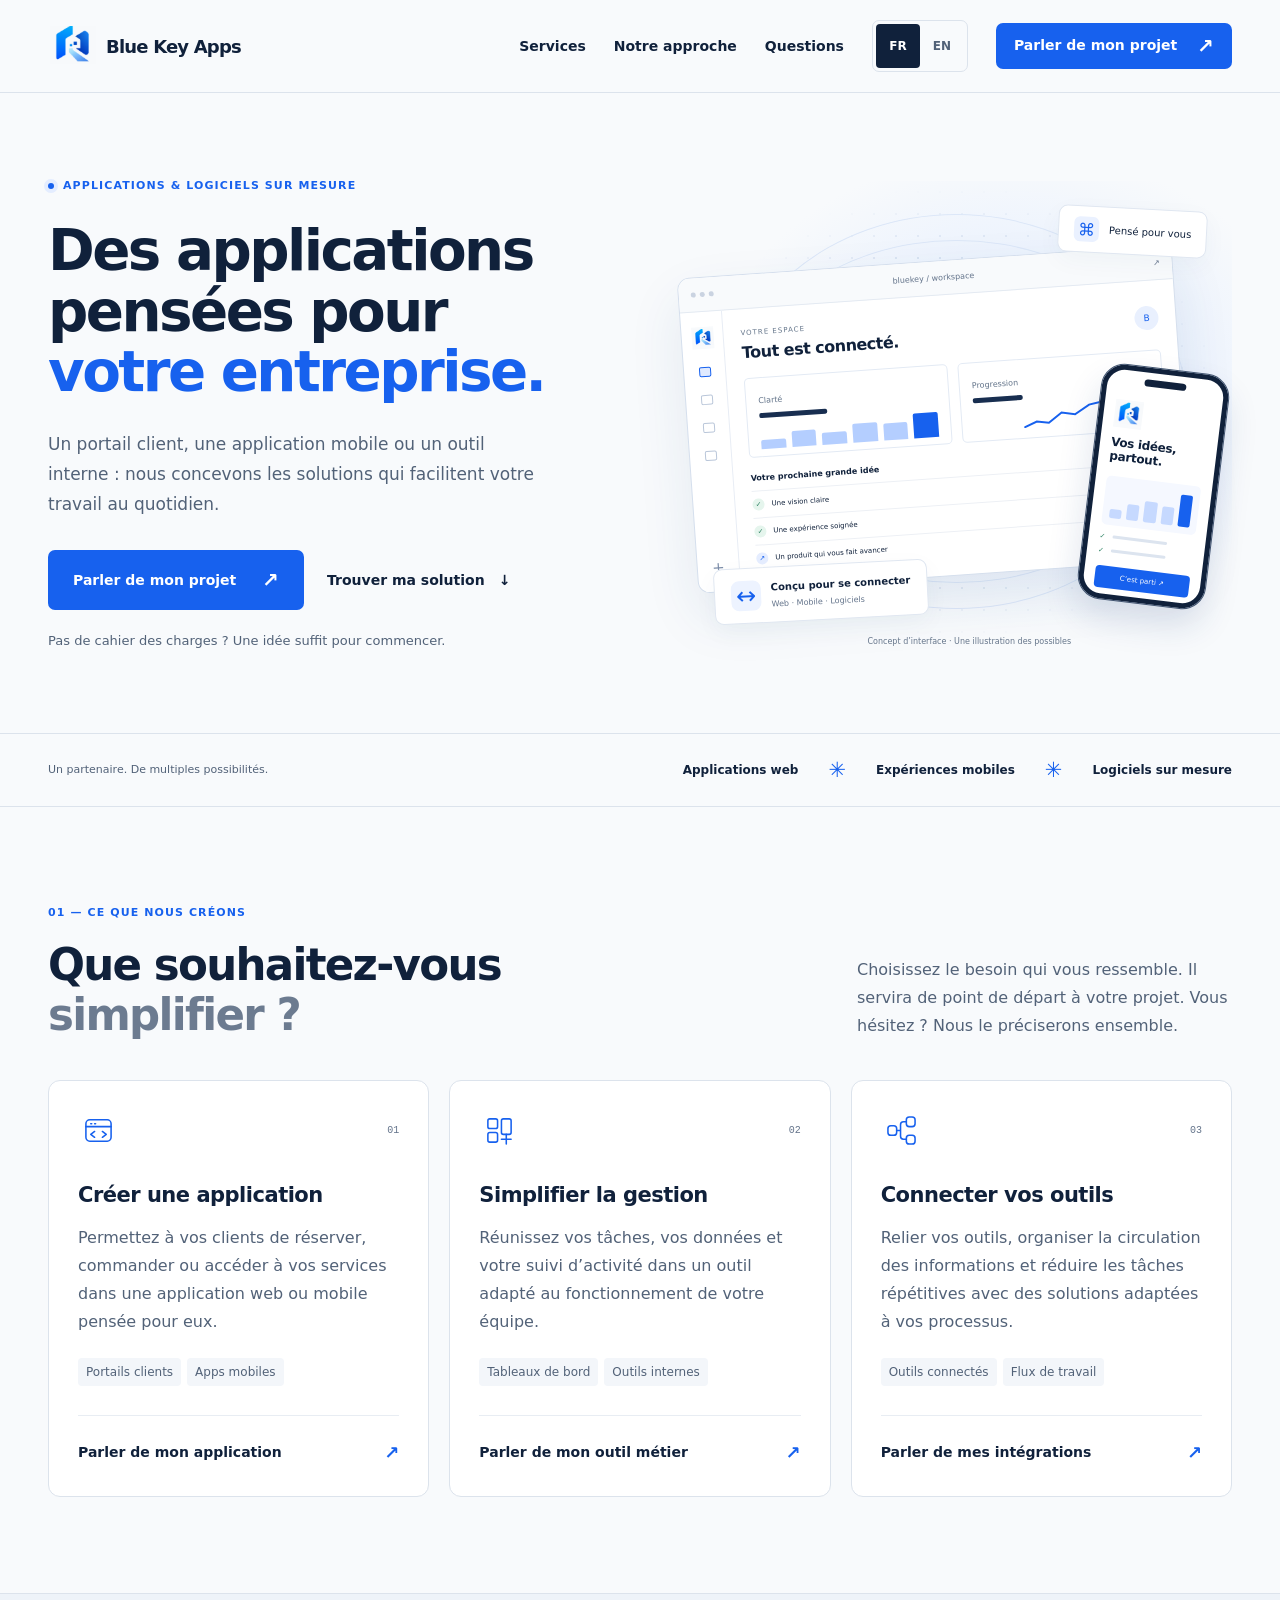
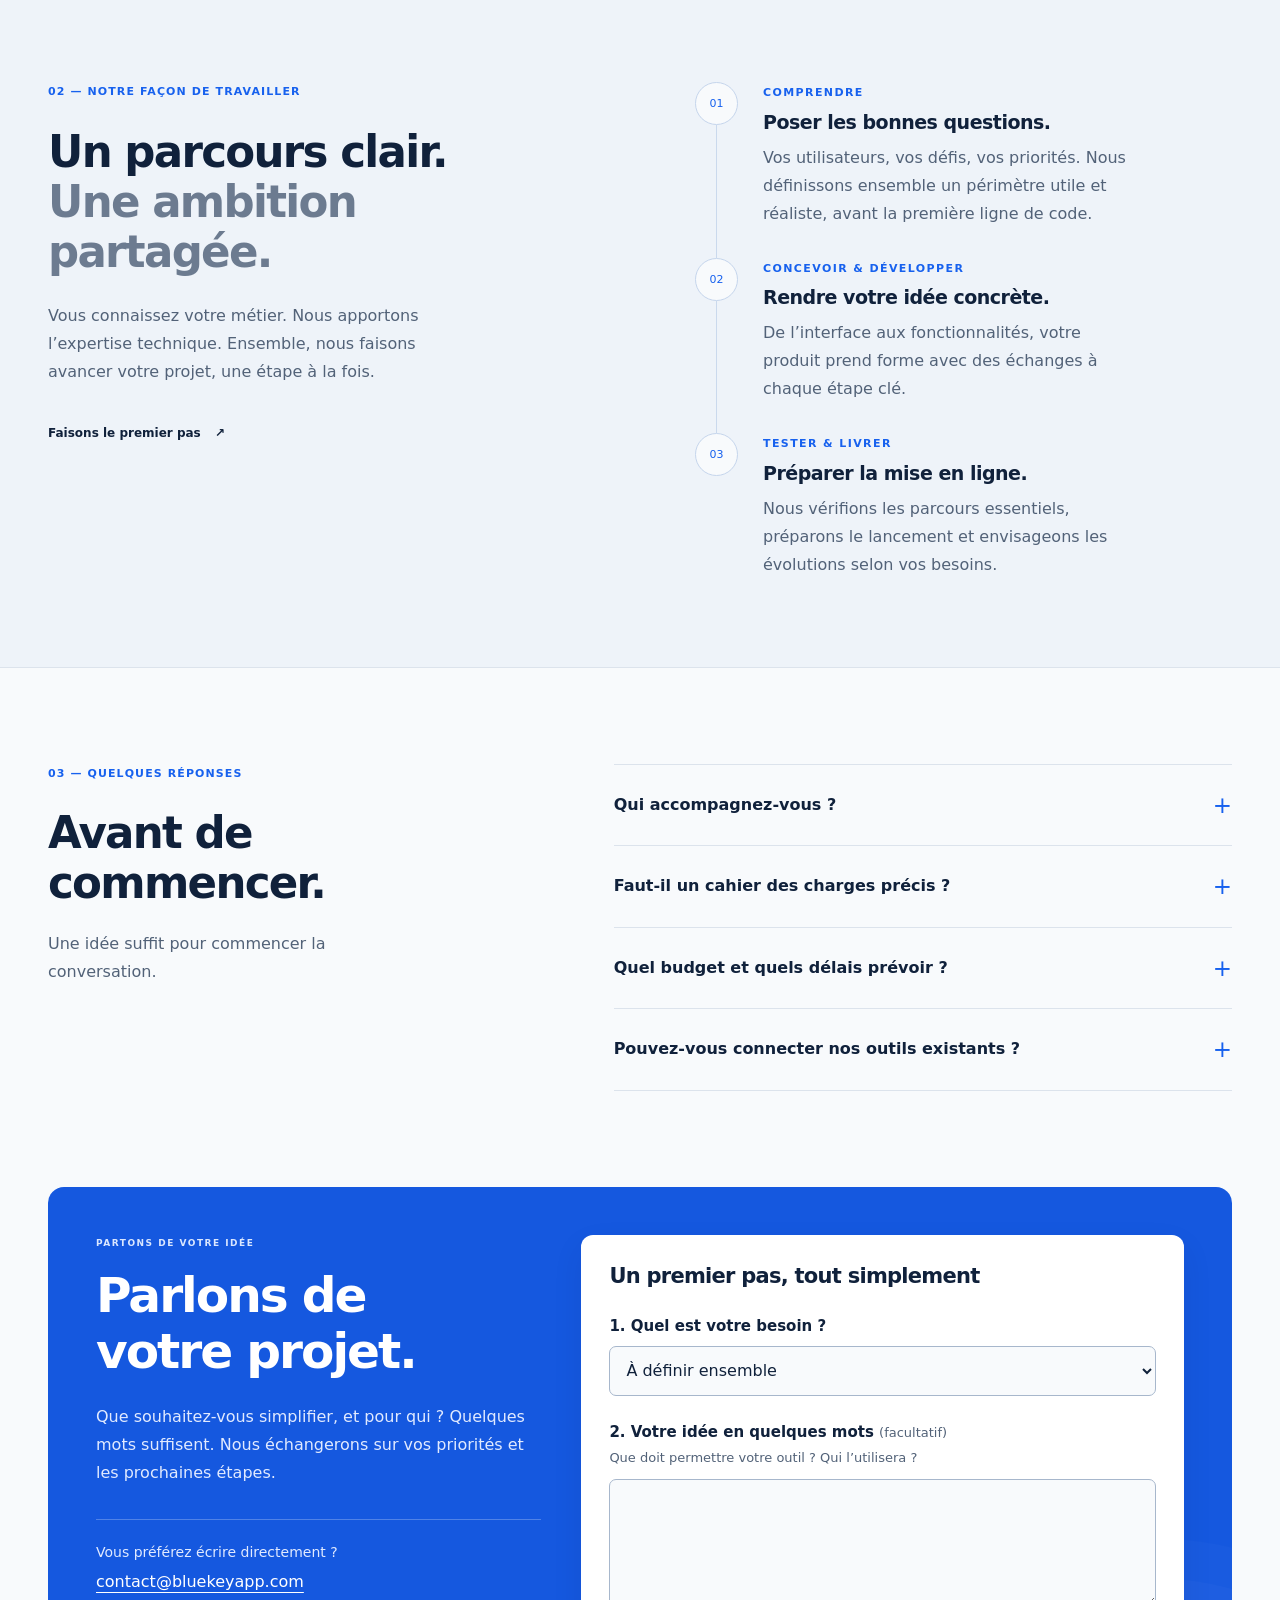
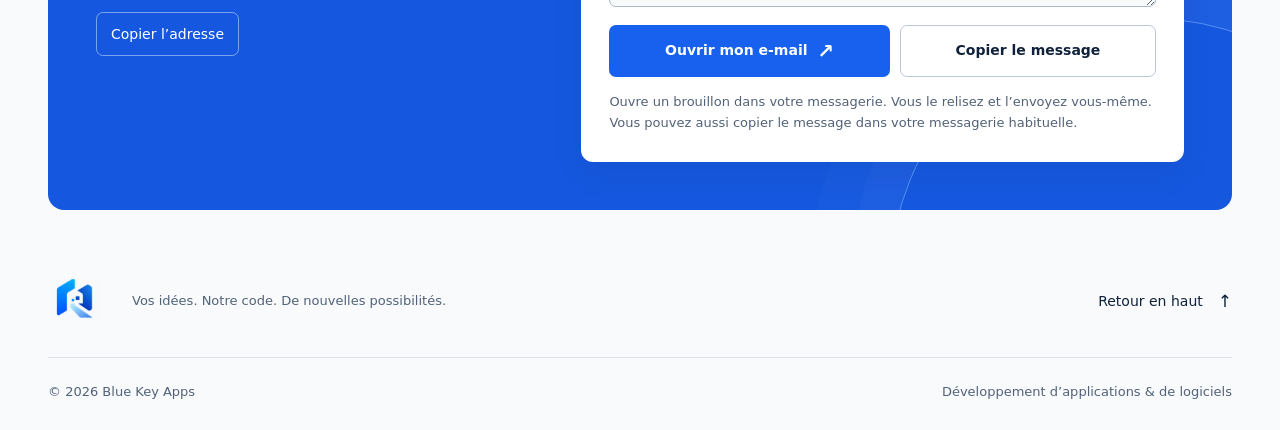
==== commit 423e6111: "Improve landing page clarity and guided project contact" ====
--- a/index.html
+++ b/index.html
@@ -33,7 +33,7 @@
     <a class="skip-link" href="#main" data-en="Skip to content"
       >Aller au contenu</a
     >
-    <header class="site-header">
+    <header class="site-header" id="top">
       <div class="header-inner container">
         <a
           class="brand"
@@ -52,7 +52,7 @@
           aria-expanded="false"
           aria-controls="navigation"
         >
-          <span data-en="Menu">Menu</span
+          <span data-menu-text data-en="Menu">Menu</span
           ><span class="menu-icon" aria-hidden="true">☰</span>
         </button>
         <nav
@@ -88,7 +88,7 @@
             </button>
           </div>
           <a class="button button-small" href="#contact"
-            ><span data-en="Let’s talk">Parlons de votre projet</span
+            ><span data-en="Start a conversation">Parler de mon projet</span
             ><span aria-hidden="true">↗</span></a
           >
         </nav>
@@ -99,42 +99,37 @@
         <div class="hero-copy">
           <p class="eyebrow">
             <span class="blue-dot" aria-hidden="true"></span
-            ><span data-en="Your digital development partner"
-              >Votre partenaire en développement numérique</span
+            ><span data-en="Custom apps & software"
+              >Applications & logiciels sur mesure</span
             >
           </p>
           <h1 id="hero-title">
-            <span data-en="Your ideas.">Vos idées.</span><br /><span
-              class="blue-text"
-              data-en="Our code."
-              >Notre code.</span
-            ><br /><span data-en="New possibilities."
-              >De nouvelles possibilités.</span
-            >
+            <span data-en="Applications">Des applications</span><br />
+            <span data-en="built for">pensées pour</span><br />
+            <span class="blue-text" data-en="your business.">votre entreprise.</span>
           </h1>
           <p
             class="intro"
-            data-en="Web apps, mobile experiences and custom software. We turn your business needs into digital tools that make a difference, every day."
-          >
-            Applications web, expériences mobiles et logiciels sur mesure. Nous
-            transformons vos besoins en outils numériques qui font la
-            différence, au quotidien.
+            data-en="A customer portal, a mobile app or an internal tool: we design and build software that makes your everyday work easier."
+          >
+            Un portail client, une application mobile ou un outil interne :
+            nous concevons les solutions qui facilitent votre travail au quotidien.
           </p>
           <div class="hero-actions">
             <a class="button" href="#contact"
-              ><span data-en="Tell us about your project"
-                >Parlons de votre projet</span
+              ><span data-en="Start a conversation"
+                >Parler de mon projet</span
               ><span aria-hidden="true">↗</span></a
             ><a class="text-link" href="#services"
-              ><span data-en="Explore our services">Découvrir nos services</span
+              ><span data-en="Find my solution">Trouver ma solution</span
               ><span aria-hidden="true">↓</span></a
             >
           </div>
           <p
             class="hero-note"
-            data-en="From the first conversation to your product’s launch."
-          >
-            Du premier échange à la mise en ligne de votre produit.
+            data-en="No detailed brief yet? An idea is enough to get started."
+          >
+            Pas de cahier des charges ? Une idée suffit pour commencer.
           </p>
         </div>
         <div
@@ -280,19 +275,18 @@
               01 — Ce que nous créons
             </p>
             <h2 id="services-title">
-              <span data-en="The right tools.">Les bons outils.</span
-              ><br /><span class="muted-heading" data-en="For your ambitions."
-                >Pour vos ambitions.</span
+              <span data-en="What would you like">Que souhaitez-vous</span
+              ><br /><span class="muted-heading" data-en="to make easier?"
+                >simplifier ?</span
               >
             </h2>
           </div>
           <p
             class="section-intro"
-            data-en="Launch a service, simplify your daily work or connect your teams. We build around what your business really needs."
-          >
-            Lancer un service, simplifier votre quotidien ou connecter vos
-            équipes. Nous construisons autour des besoins réels de votre
-            entreprise.
+            data-en="Choose the need closest to yours. We’ll use it as the starting point for your project. Not sure yet? We can work it out together."
+          >
+            Choisissez le besoin qui vous ressemble. Il servira de point de
+            départ à votre projet. Vous hésitez ? Nous le préciserons ensemble.
           </p>
         </div>
         <div class="cards">
@@ -310,22 +304,22 @@
                 /></svg
               ><span class="card-number">01</span>
             </div>
-            <h3 data-en="Application development">
-              Développement d’applications
+            <h3 data-en="Build an application">
+              Créer une application
             </h3>
             <p
-              data-en="Web and mobile solutions that make your services accessible through clear interfaces and practical features."
-            >
-              Des solutions web et mobiles qui rendent vos services accessibles
-              grâce à des interfaces claires et des fonctionnalités utiles.
+              data-en="Let your customers book, order or access your services through a web or mobile app designed for them."
+            >
+              Permettez à vos clients de réserver, commander ou accéder à vos
+              services dans une application web ou mobile pensée pour eux.
             </p>
             <div class="tags">
               <span data-en="Customer portals">Portails clients</span
               ><span data-en="Mobile apps">Apps mobiles</span>
             </div>
-            <a class="card-link" href="#contact"
-              ><span data-en="Bring your idea to life"
-                >Donner vie à votre idée</span
+            <a class="card-link" href="#contact" data-project="application"
+              ><span data-en="Discuss my app"
+                >Parler de mon application</span
               ><span aria-hidden="true">↗</span></a
             >
           </article>
@@ -343,21 +337,20 @@
                 <path d="M18 25h10m-5-5v10" /></svg
               ><span class="card-number">02</span>
             </div>
-            <h3 data-en="Business software">Logiciels métier</h3>
-            <p
-              data-en="Management tools, dashboards and internal workspaces designed around the way your organisation works."
-            >
-              Des outils de gestion, des tableaux de bord et des espaces de
-              travail internes conçus autour du fonctionnement de votre
-              organisation.
+            <h3 data-en="Simplify daily operations">Simplifier la gestion</h3>
+            <p
+              data-en="Bring your tasks, data and reporting together in one tool built around the way your team works."
+            >
+              Réunissez vos tâches, vos données et votre suivi d’activité dans
+              un outil adapté au fonctionnement de votre équipe.
             </p>
             <div class="tags">
               <span data-en="Dashboards">Tableaux de bord</span
               ><span data-en="Internal tools">Outils internes</span>
             </div>
-            <a class="card-link" href="#contact"
-              ><span data-en="Simplify your daily work"
-                >Simplifier votre quotidien</span
+            <a class="card-link" href="#contact" data-project="software"
+              ><span data-en="Discuss my business tool"
+                >Parler de mon outil métier</span
               ><span aria-hidden="true">↗</span></a
             >
           </article>
@@ -377,8 +370,8 @@
                 /></svg
               ><span class="card-number">03</span>
             </div>
-            <h3 data-en="Integration & automation">
-              Intégration & automatisation
+            <h3 data-en="Connect your tools">
+              Connecter vos outils
             </h3>
             <p
               data-en="Connect your tools, organise the flow of information and reduce repetitive tasks with solutions tailored to your processes."
@@ -391,8 +384,8 @@
               <span data-en="Connected tools">Outils connectés</span
               ><span data-en="Workflows">Flux de travail</span>
             </div>
-            <a class="card-link" href="#contact"
-              ><span data-en="Connect your tools">Connecter vos outils</span
+            <a class="card-link" href="#contact" data-project="automation"
+              ><span data-en="Discuss my integrations">Parler de mes intégrations</span
               ><span aria-hidden="true">↗</span></a
             >
           </article>
@@ -567,40 +560,54 @@
         aria-labelledby="contact-title"
       >
         <div class="contact-panel">
-          <div class="contact-decoration" aria-hidden="true">↗</div>
           <div class="contact-copy">
             <p
               class="eyebrow"
-              data-en="Great products start with a conversation"
-            >
-              Les bons produits commencent par un échange
+              data-en="Let’s start with your idea"
+            >
+              Partons de votre idée
             </p>
             <h2 id="contact-title">
-              <span data-en="What’s your">Quelle est votre</span><br /><span
-                data-en="next idea?"
-                >prochaine idée ?</span
-              >
+              <span data-en="Tell us about">Parlons de</span><br />
+              <span data-en="your project.">votre projet.</span>
             </h2>
             <p
-              data-en="Tell us what you want to build, who it’s for and what you’d like to improve. Let’s work out the next steps together."
-            >
-              Dites-nous ce que vous souhaitez créer, à qui votre solution
-              s’adresse et ce que vous voulez améliorer. Imaginons la suite
-              ensemble.
-            </p>
-            <a class="button button-white" href="mailto:contact@bluekeyapp.com"
-              ><span data-en="Let’s talk about it">Parlons-en</span
-              ><span aria-hidden="true">↗</span></a
-            ><a class="email-link" href="mailto:contact@bluekeyapp.com"
-              >contact@bluekeyapp.com</a
-            >
-            <p
-              class="contact-note"
-              data-en="Opens your email app. Prefer another service? Copy the address above."
-            >
-              Ouvre votre messagerie. Vous préférez un autre service ? Copiez
-              l’adresse ci-dessus.
-            </p>
+              data-en="What would you like to make easier, and for whom? A few words are enough. We’ll discuss your priorities and the next steps together."
+            >
+              Que souhaitez-vous simplifier, et pour qui ? Quelques mots
+              suffisent. Nous échangerons sur vos priorités et les prochaines étapes.
+            </p>
+            <div class="contact-direct">
+              <span data-en="Prefer to write directly?">Vous préférez écrire directement ?</span>
+              <a class="email-link" href="mailto:contact@bluekeyapp.com">contact@bluekeyapp.com</a>
+              <button class="copy-email" id="copy-email" type="button" hidden data-en="Copy email address">Copier l’adresse</button>
+              <span id="email-copy-status" role="status" aria-live="polite" aria-atomic="true"></span>
+            </div>
+          </div>
+          <div class="project-composer" id="project-composer" hidden>
+            <h3 data-en="A simple starting point">Un premier pas, tout simplement</h3>
+            <label for="project-type" data-en="1. What do you need?">1. Quel est votre besoin ?</label>
+            <select id="project-type" name="project-type">
+              <option value="unsure" data-en="Help me choose">À définir ensemble</option>
+              <option value="application" data-en="Web / mobile app">Application web / mobile</option>
+              <option value="software" data-en="Business software">Logiciel métier</option>
+              <option value="automation" data-en="Automation">Automatisation</option>
+            </select>
+            <label for="project-message"><span data-en="2. Your idea in a few words">2. Votre idée en quelques mots</span> <span class="optional-label" data-en="(optional)">(facultatif)</span></label>
+            <p class="field-hint" id="project-hint" data-en="What should the tool help you do? Who will use it?">Que doit permettre votre outil ? Qui l’utilisera ?</p>
+            <textarea id="project-message" name="project-message" rows="4" maxlength="1200" aria-describedby="project-hint"></textarea>
+            <div class="composer-actions">
+              <a class="button" id="draft-email" href="mailto:contact@bluekeyapp.com"><span data-en="Open my email app">Ouvrir mon e-mail</span><span aria-hidden="true">↗</span></a>
+              <button class="button button-secondary" id="copy-message" type="button" data-en="Copy message">Copier le message</button>
+            </div>
+            <p class="composer-note" data-en="Opens a draft in your email app. You review and send it yourself. You can also copy the message into your preferred email service.">Ouvre un brouillon dans votre messagerie. Vous le relisez et l’envoyez vous-même. Vous pouvez aussi copier le message dans votre messagerie habituelle.</p>
+          </div>
+          <div class="contact-feedback">
+            <p id="contact-status" role="status" aria-live="polite" aria-atomic="true"></p>
+            <div id="copy-fallback" hidden>
+              <label for="copy-fallback-text" data-en="Copy this text into your email app:">Copiez ce texte dans votre messagerie :</label>
+              <textarea id="copy-fallback-text" readonly rows="5"></textarea>
+            </div>
           </div>
         </div>
       </section>
@@ -622,7 +629,7 @@
         <p data-en="Your ideas. Our code. New possibilities.">
           Vos idées. Notre code. De nouvelles possibilités.
         </p>
-        <a class="back-top" href="#main"
+        <a class="back-top" href="#top"
           ><span data-en="Back to top">Retour en haut</span
           ><span aria-hidden="true">↑</span></a
         >
--- a/assets/styles.css
+++ b/assets/styles.css
@@ -30,6 +30,13 @@
   font: inherit;
   cursor: pointer;
 }
+select,
+textarea {
+  font: inherit;
+}
+[hidden] {
+  display: none !important;
+}
 img,
 svg {
   display: block;
@@ -67,6 +74,11 @@
   background: var(--paper);
   border-bottom: 1px solid var(--line);
 }
+select:focus-visible,
+textarea:focus-visible {
+  outline: 3px solid var(--blue);
+  outline-offset: 3px;
+}
 .header-inner {
   min-height: 92px;
   display: flex;
@@ -134,7 +146,8 @@
   font-size: 11px;
   font-weight: 700;
   border-radius: 4px;
-  min-height: 30px;
+  min-height: 44px;
+  min-width: 44px;
 }
 .languages button[aria-pressed="true"] {
   background: var(--ink);
@@ -168,7 +181,7 @@
 }
 .button-small {
   padding: 12px 17px;
-  min-height: 43px;
+  min-height: 44px;
   font-size: 12px;
   gap: 20px;
 }
@@ -243,6 +256,7 @@
   font-size: 12px;
   font-weight: 700;
   line-height: 1.5;
+  min-height: 44px;
 }
 .hero-note {
   font-size: 11px;
@@ -713,6 +727,10 @@
   border-color: #acc7f9;
   box-shadow: 0 12px 30px #20467708;
 }
+.card:focus-within {
+  border-color: var(--blue);
+  box-shadow: 0 8px 24px #2046770c;
+}
 .card-top {
   display: flex;
   align-items: center;
@@ -903,7 +921,11 @@
   background: #1558df;
   color: white;
   border-radius: 16px;
-  padding: 57px 64px;
+  padding: 48px;
+  display: grid;
+  grid-template-columns: minmax(0, 0.85fr) minmax(0, 1.15fr);
+  column-gap: 40px;
+  align-items: start;
   position: relative;
   overflow: hidden;
 }
@@ -919,27 +941,22 @@
   margin-bottom: 17px;
 }
 .contact-panel h2 {
-  font-size: clamp(38px, 4.5vw, 58px);
+  font-size: clamp(36px, 3.8vw, 50px);
   letter-spacing: -2px;
 }
-.contact-panel p:not(.eyebrow):not(.contact-note) {
+.contact-copy > p:not(.eyebrow) {
   color: #e1eaff;
   font-size: 14px;
   line-height: 1.85;
   max-width: 490px;
   margin: 23px 0 28px;
 }
-.button-white {
-  background: white;
-  color: #124fc7;
-}
-.button-white:hover {
-  background: #e8efff;
-}
 .email-link {
-  display: inline-block;
-  font-size: 13px;
-  margin-left: 24px;
+  display: inline-flex;
+  align-items: center;
+  min-height: 44px;
+  font-size: 16px;
+  overflow-wrap: anywhere;
   text-decoration: underline;
   text-underline-offset: 5px;
 }
@@ -969,10 +986,144 @@
   bottom: -330px;
   border: 1px solid #5891f6;
   border-radius: 50%;
+  pointer-events: none;
   box-shadow:
     0 0 0 40px #ffffff05,
     0 0 0 80px #ffffff04;
 }
+.contact-direct {
+  display: flex;
+  flex-direction: column;
+  align-items: flex-start;
+  border-top: 1px solid #ffffff40;
+  padding-top: 24px;
+  margin-top: 32px;
+}
+.contact-direct > span {
+  font-size: 14px;
+  color: #e1eaff;
+}
+.copy-email {
+  min-height: 44px;
+  padding: 10px 14px;
+  margin-top: 8px;
+  border: 1px solid #ffffff70;
+  border-radius: 7px;
+  color: white;
+  background: transparent;
+  font-size: 14px;
+}
+.copy-email:hover {
+  background: #ffffff18;
+}
+#email-copy-status:not(:empty) {
+  margin-top: 10px;
+  line-height: 1.6;
+}
+.contact-copy a:focus-visible,
+.contact-copy button:focus-visible {
+  outline-color: white;
+}
+.project-composer {
+  position: relative;
+  z-index: 1;
+  background: white;
+  color: var(--ink);
+  border-radius: 12px;
+  padding: 28px;
+  min-width: 0;
+  box-shadow: 0 12px 32px #10213b12;
+}
+.project-composer h3 {
+  margin: 0 0 24px;
+  font-size: 21px;
+  line-height: 1.3;
+}
+.project-composer label,
+#copy-fallback label {
+  display: block;
+  font-size: 15px;
+  font-weight: 650;
+  line-height: 1.6;
+}
+.optional-label {
+  color: var(--muted);
+  font-weight: 400;
+  font-size: 13px;
+}
+.project-composer select,
+.project-composer textarea,
+#copy-fallback-text {
+  display: block;
+  width: 100%;
+  min-width: 0;
+  border: 1px solid #a7b7cc;
+  border-radius: 7px;
+  background: #f8fafc;
+  color: var(--ink);
+  font-size: 16px;
+  line-height: 1.6;
+  padding: 12px;
+}
+.project-composer select {
+  min-height: 50px;
+  margin: 8px 0 24px;
+}
+.project-composer textarea,
+#copy-fallback-text {
+  resize: vertical;
+  min-height: 112px;
+}
+.field-hint {
+  font-size: 13px;
+  line-height: 1.6;
+  color: var(--muted);
+  margin: 4px 0 10px;
+}
+.composer-actions {
+  display: flex;
+  flex-wrap: wrap;
+  gap: 10px;
+  margin-top: 18px;
+}
+.composer-actions .button {
+  flex: 1 1 auto;
+  font-size: 14px;
+  padding: 14px 16px;
+  gap: 10px;
+}
+.button-secondary {
+  background: white;
+  border-color: #bac8db;
+  color: var(--ink);
+}
+.button-secondary:hover {
+  background: #edf3ff;
+  border-color: var(--blue);
+}
+.composer-note {
+  margin: 14px 0 0;
+  color: var(--muted);
+  font-size: 13px;
+  line-height: 1.65;
+}
+.contact-feedback {
+  grid-column: 1 / -1;
+  position: relative;
+  z-index: 1;
+}
+#contact-status {
+  margin: 0;
+  font-size: 15px;
+  line-height: 1.6;
+}
+#contact-status:not(:empty),
+#copy-fallback:not([hidden]) {
+  margin-top: 20px;
+}
+#copy-fallback-text {
+  margin-top: 8px;
+}
 .footer-main {
   display: flex;
   align-items: center;
@@ -993,6 +1144,7 @@
   gap: 15px;
   font-size: 11px;
   margin-left: auto;
+  min-height: 44px;
 }
 .back-top > span:last-child {
   font-size: 17px;
@@ -1238,7 +1390,12 @@
     grid-template-columns: 0.9fr 1.2fr;
   }
   .contact-panel {
-    padding: 45px;
+    padding: 32px;
+    grid-template-columns: 1fr;
+    gap: 28px;
+  }
+  .contact-copy {
+    max-width: none;
   }
   .contact-decoration {
     right: -15px;
@@ -1489,10 +1646,6 @@
     font-size: 39px;
     letter-spacing: -1.7px;
   }
-  .contact-panel p:not(.eyebrow):not(.contact-note) {
-    font-size: 13px;
-    max-width: 350px;
-  }
   .contact-decoration {
     font-size: 210px;
     right: -25px;
@@ -1504,10 +1657,7 @@
     min-height: 49px;
   }
   .email-link {
-    font-size: 12px;
-    display: block;
-    margin: 22px 0 0;
-    width: fit-content;
+    font-size: 16px;
   }
   .contact-note {
     font-size: 9px;
@@ -1594,3 +1744,105 @@
 .js .languages {
   display: flex;
 }
+
+/* Readable text and comfortable controls across screen sizes. */
+.hero h1 {
+  font-size: clamp(38px, 4.4vw, 62px);
+  line-height: 1.08;
+  letter-spacing: -0.045em;
+}
+.hero-copy {
+  min-width: 0;
+}
+.intro {
+  font-size: 17px;
+  line-height: 1.75;
+}
+.section-intro,
+.card p,
+.steps p,
+details p,
+.approach-copy > p:not(.eyebrow),
+.contact-copy > p:not(.eyebrow) {
+  font-size: 16px;
+  line-height: 1.75;
+}
+.eyebrow,
+.hero .eyebrow {
+  font-size: 11px;
+  letter-spacing: 0.1em;
+}
+.hero-note,
+.footer-main p,
+.footer-bottom {
+  font-size: 13px;
+  line-height: 1.65;
+}
+nav,
+nav .button,
+.hero-actions .button,
+.hero-actions .text-link,
+.card-link,
+.back-top {
+  font-size: 14px;
+}
+.card-link {
+  min-height: 52px;
+  line-height: 1.5;
+  margin-top: 4px;
+}
+.tags span,
+.languages button {
+  font-size: 12px;
+}
+.step-label {
+  font-size: 11px;
+  line-height: 1.5;
+}
+summary {
+  font-size: 16px;
+}
+details[open] summary {
+  color: var(--blue);
+}
+@media (max-width: 650px) {
+  .hero h1 {
+    font-size: clamp(33px, 8.7vw, 54px);
+  }
+  .hero-actions {
+    display: grid;
+    gap: 8px;
+  }
+  .hero-actions .text-link {
+    justify-content: center;
+  }
+  .hero .eyebrow {
+    font-size: 10px;
+    letter-spacing: 0.07em;
+  }
+  .contact-panel {
+    padding: 28px 20px;
+    margin-inline: -4px;
+  }
+  .project-composer {
+    padding: 22px 18px;
+  }
+  .composer-actions {
+    flex-direction: column;
+  }
+  .contact-panel h2 {
+    font-size: 38px;
+  }
+  .contact-direct {
+    margin-top: 24px;
+  }
+  .cards {
+    gap: 20px;
+  }
+  .card {
+    padding: 24px;
+  }
+  .contact-copy > p:not(.eyebrow) {
+    max-width: none;
+  }
+}
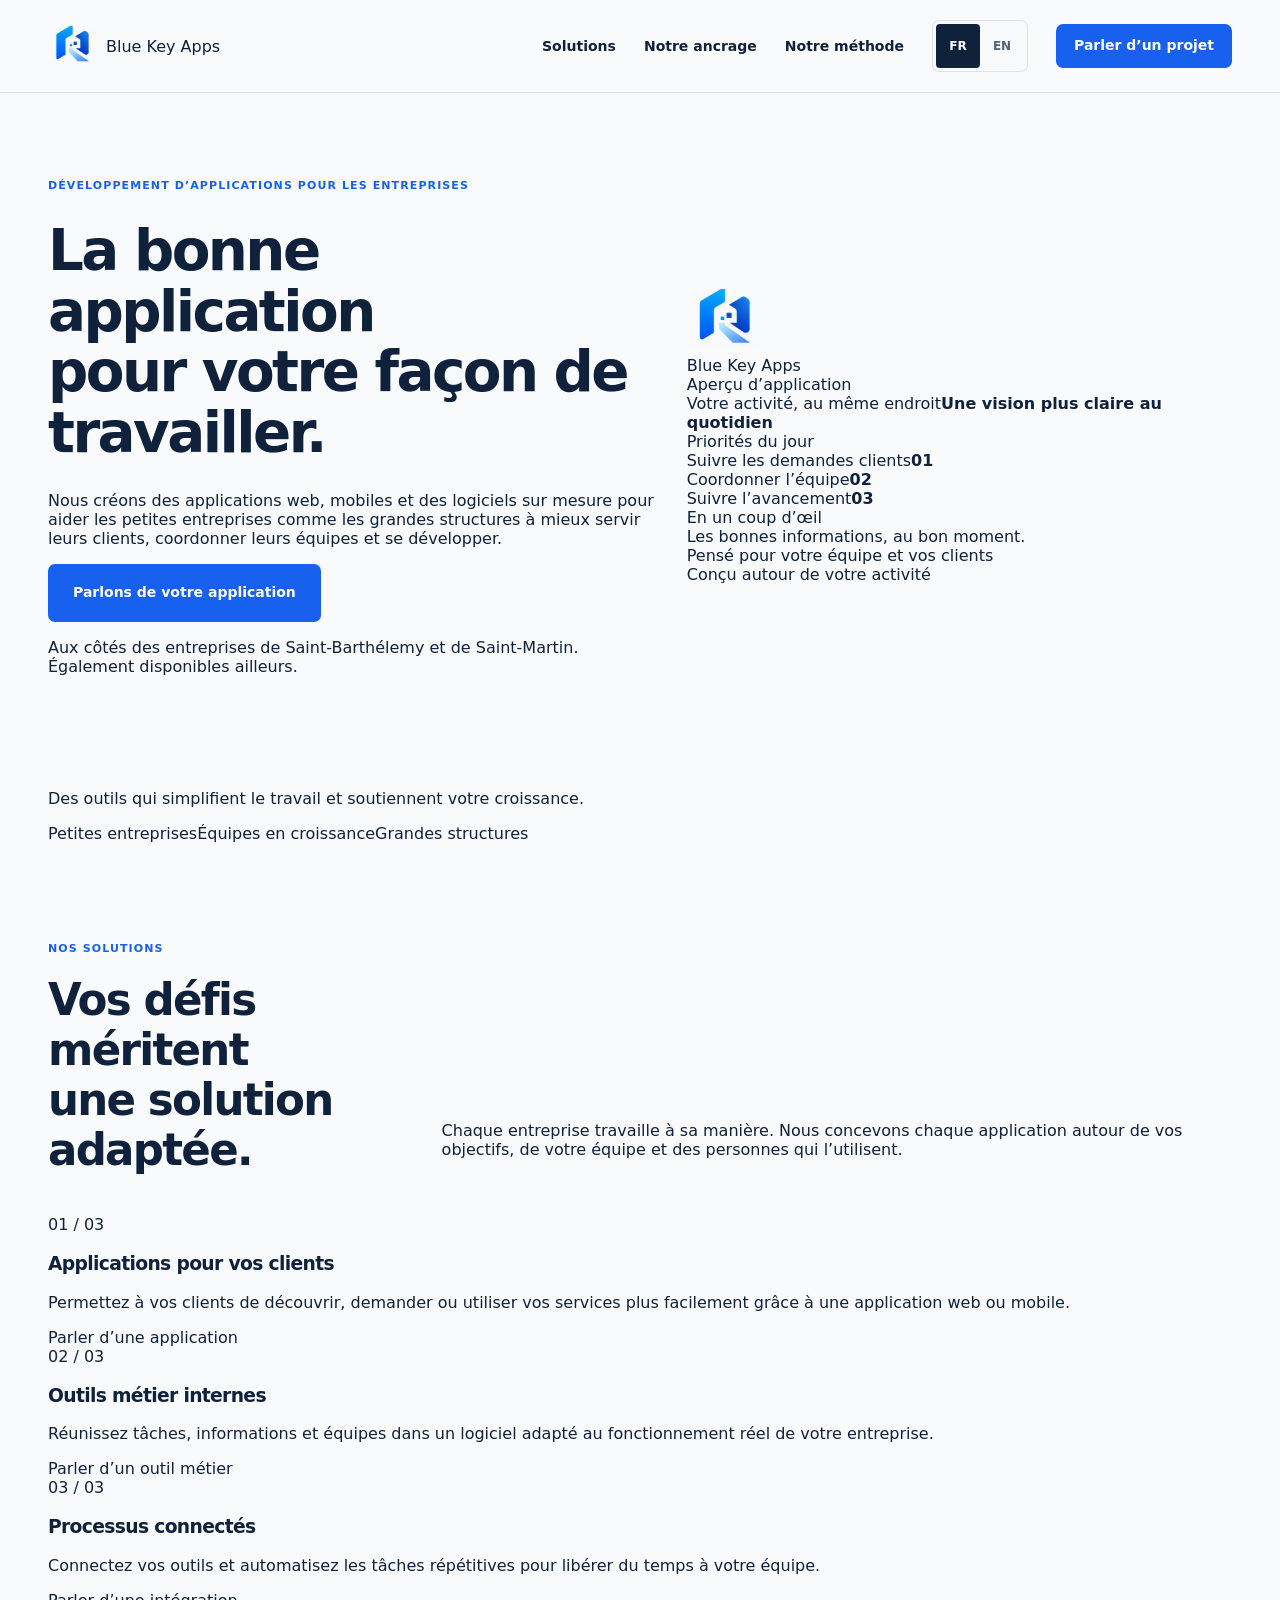
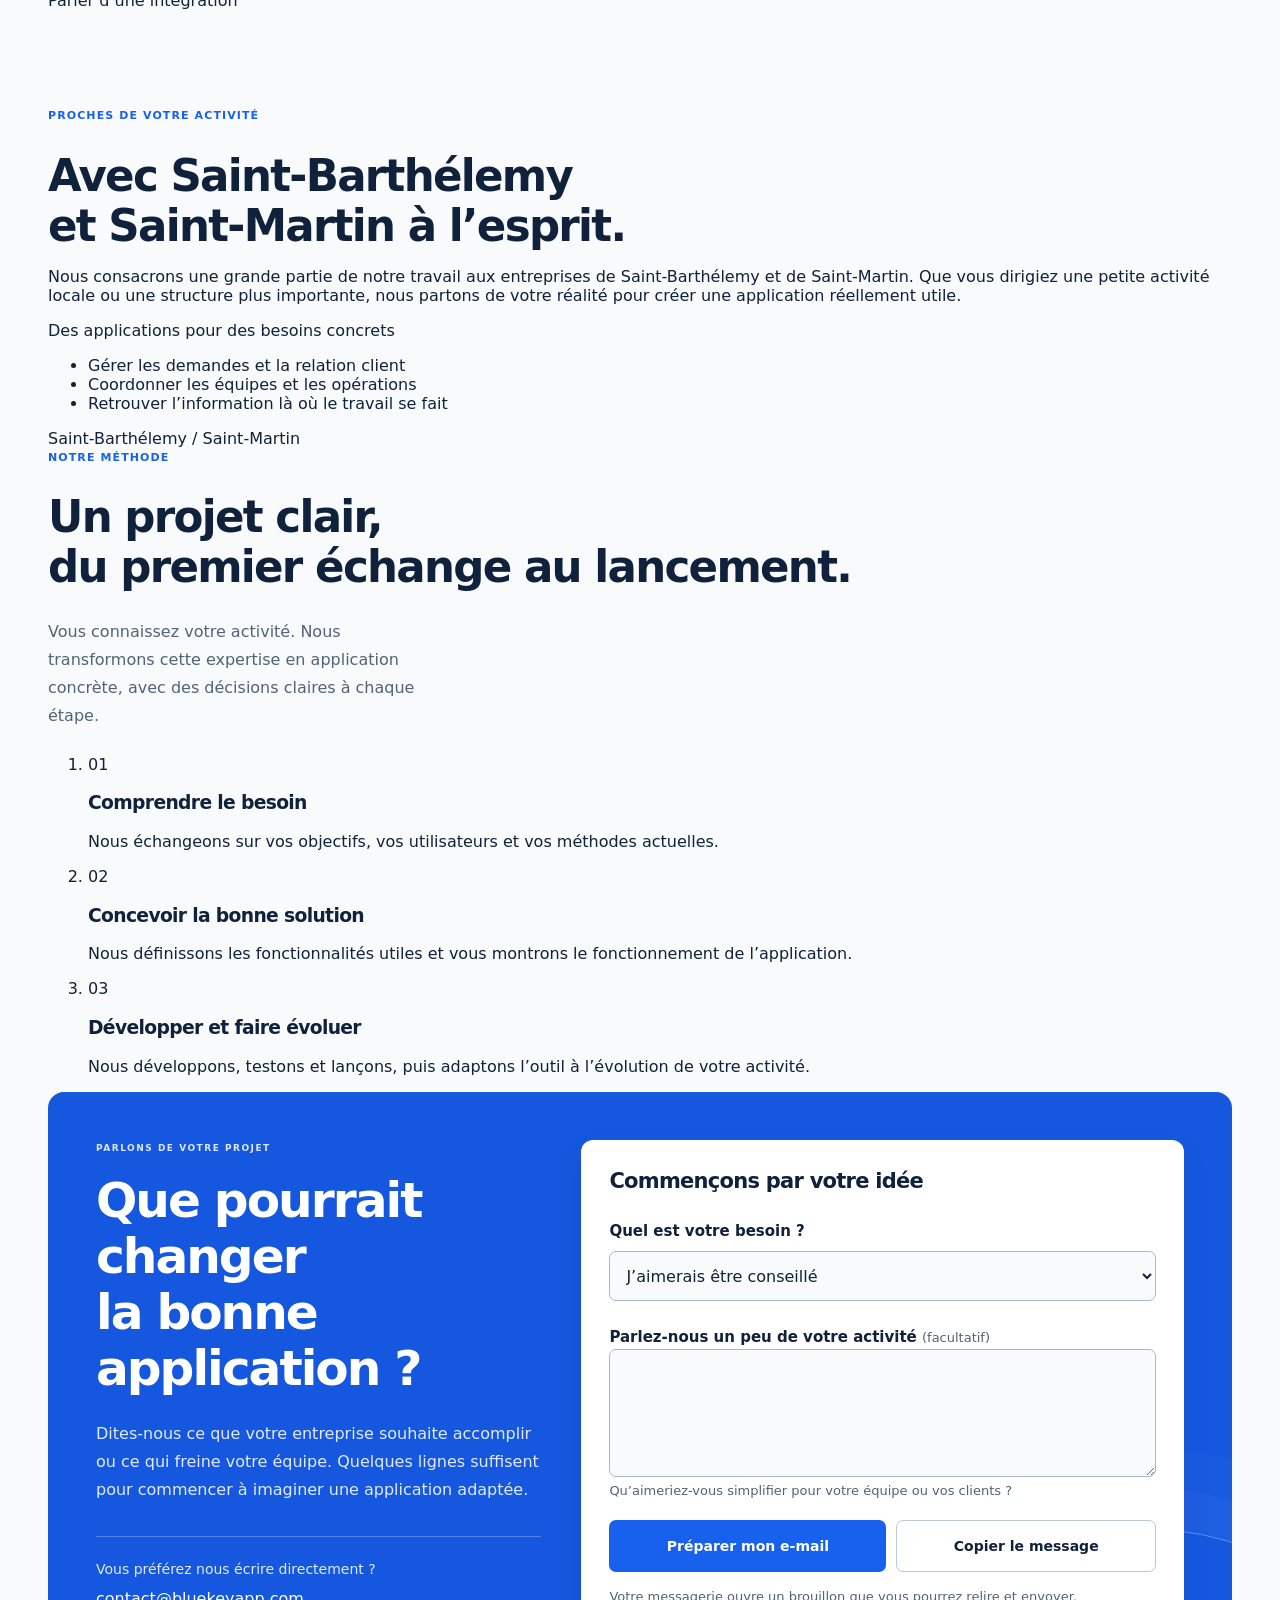
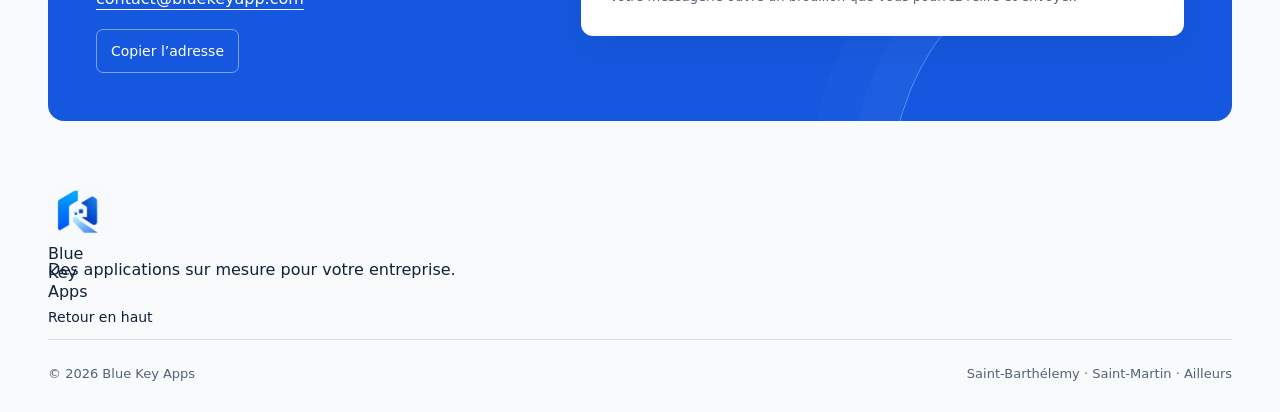
==== commit 8d0aff1d: "Redesign Blue Key Apps landing page" ====
--- a/index.html
+++ b/index.html
@@ -1,646 +1,87 @@
 <!doctype html>
 <html lang="fr">
-  <head>
-    <meta charset="utf-8" />
-    <meta name="viewport" content="width=device-width, initial-scale=1" />
-    <meta name="theme-color" content="#102b49" />
-    <meta
-      name="description"
-      content="BlueKey, entreprise de développement d’applications et de logiciels. Applications web, solutions mobiles et logiciels sur mesure pour les entreprises."
-    />
-    <title>BlueKey — Développement d’applications et de logiciels</title>
-    <link rel="stylesheet" href="assets/styles.css" />
-    <link
-      rel="icon"
-      href="assets/blue-key-mark.png"
-      type="image/png"
-      sizes="74x73"
-    />
-    <link rel="canonical" href="https://bluekeyapp.com/" />
-    <meta property="og:type" content="website" />
-    <meta property="og:title" content="BlueKey — Vos idées. Notre code." />
-    <meta
-      property="og:description"
-      content="Des applications web, mobiles et des logiciels sur mesure, pensés pour votre entreprise."
-    />
-    <meta
-      property="og:image"
-      content="https://bluekeyapp.com/assets/blue-key-mark.png"
-    />
-    <meta property="og:url" content="https://bluekeyapp.com/" />
-  </head>
-  <body>
-    <a class="skip-link" href="#main" data-en="Skip to content"
-      >Aller au contenu</a
-    >
-    <header class="site-header" id="top">
-      <div class="header-inner container">
-        <a
-          class="brand"
-          href="./"
-          aria-label="Blue Key Apps — Accueil"
-          data-en-label="Blue Key Apps — Home"
-          ><img
-            src="assets/blue-key-mark.png"
-            alt="Blue Key Apps"
-            width="74"
-            height="73"
-        /><span class="brand-name">Blue Key Apps</span></a>
-        <button
-          class="menu-toggle"
-          type="button"
-          aria-expanded="false"
-          aria-controls="navigation"
-        >
-          <span data-menu-text data-en="Menu">Menu</span
-          ><span class="menu-icon" aria-hidden="true">☰</span>
-        </button>
-        <nav
-          id="navigation"
-          aria-label="Navigation principale"
-          data-en-label="Main navigation"
-        >
-          <a href="#services" data-en="Services">Services</a
-          ><a href="#approche" data-en="Our approach">Notre approche</a
-          ><a href="#questions" data-en="FAQs">Questions</a>
-          <div
-            class="languages"
-            role="group"
-            aria-label="Langue"
-            data-en-label="Language"
-          >
-            <button
-              type="button"
-              data-lang="fr"
-              lang="fr"
-              aria-label="Français"
-              aria-pressed="true"
-            >
-              FR</button
-            ><button
-              type="button"
-              data-lang="en"
-              lang="en"
-              aria-label="English"
-              aria-pressed="false"
-            >
-              EN
-            </button>
-          </div>
-          <a class="button button-small" href="#contact"
-            ><span data-en="Start a conversation">Parler de mon projet</span
-            ><span aria-hidden="true">↗</span></a
-          >
-        </nav>
+<head>
+  <meta charset="utf-8">
+  <meta name="viewport" content="width=device-width, initial-scale=1">
+  <meta name="theme-color" content="#f6f8fb">
+  <meta name="description" content="Blue Key Apps développe des applications sur mesure pour les petites et grandes entreprises, avec une attention particulière à Saint-Barthélemy et Saint-Martin.">
+  <title>Blue Key Apps — Applications sur mesure pour les entreprises</title>
+  <link rel="canonical" href="https://bluekeyapp.com/">
+  <link rel="icon" href="assets/blue-key-mark.png" type="image/png">
+  <link rel="stylesheet" href="assets/styles.css">
+  <meta property="og:type" content="website">
+  <meta property="og:title" content="Blue Key Apps — Des applications pensées pour votre entreprise">
+  <meta property="og:description" content="Applications web, mobiles et logiciels métier sur mesure pour les entreprises de Saint-Barthélemy, de Saint-Martin et d’ailleurs.">
+  <meta property="og:image" content="https://bluekeyapp.com/assets/blue-key-mark.png">
+  <meta property="og:url" content="https://bluekeyapp.com/">
+</head>
+<body>
+  <a class="skip-link" href="#main" data-en="Skip to content">Aller au contenu</a>
+  <header class="site-header" id="top">
+    <div class="container header-inner">
+      <a class="brand" href="./" aria-label="Blue Key Apps — Accueil" data-en-label="Blue Key Apps — Home"><img src="assets/blue-key-mark.png" alt="" width="43" height="43"><span>Blue Key Apps</span></a>
+      <button class="menu-toggle" type="button" aria-expanded="false" aria-controls="navigation"><span data-menu-text data-en="Menu">Menu</span></button>
+      <nav id="navigation" aria-label="Navigation principale" data-en-label="Main navigation">
+        <a href="#solutions" data-en="Solutions">Solutions</a>
+        <a href="#territoires" data-en="Our focus">Notre ancrage</a>
+        <a href="#approche" data-en="How we work">Notre méthode</a>
+        <div class="languages" role="group" aria-label="Langue" data-en-label="Language"><button type="button" data-lang="fr" aria-label="Français" aria-pressed="true">FR</button><button type="button" data-lang="en" aria-label="English" aria-pressed="false">EN</button></div>
+        <a class="button button-small" href="#contact" data-en="Discuss a project">Parler d’un projet</a>
+      </nav>
+    </div>
+  </header>
+
+  <main id="main">
+    <section class="hero container" aria-labelledby="hero-title">
+      <div class="hero-copy">
+        <p class="eyebrow" data-en="Custom software development for businesses">Développement d’applications pour les entreprises</p>
+        <h1 id="hero-title"><span data-en="The right application">La bonne application</span><br><span class="accent-text" data-en="for the way you work.">pour votre façon de travailler.</span></h1>
+        <p class="hero-intro" data-en="We build web apps, mobile apps and custom software that help small businesses and larger organisations serve customers, coordinate teams and grow with confidence.">Nous créons des applications web, mobiles et des logiciels sur mesure pour aider les petites entreprises comme les grandes structures à mieux servir leurs clients, coordonner leurs équipes et se développer.</p>
+        <div class="hero-actions"><a class="button" href="#contact" data-en="Discuss your application">Parlons de votre application</a></div>
+        <p class="hero-location"><span class="location-line" aria-hidden="true"></span><span data-en="Focused on businesses in Saint Barthélemy and Saint Martin. Available beyond the islands.">Aux côtés des entreprises de Saint-Barthélemy et de Saint-Martin. Également disponibles ailleurs.</span></p>
       </div>
-    </header>
-    <main id="main">
-      <section class="hero container" aria-labelledby="hero-title">
-        <div class="hero-copy">
-          <p class="eyebrow">
-            <span class="blue-dot" aria-hidden="true"></span
-            ><span data-en="Custom apps & software"
-              >Applications & logiciels sur mesure</span
-            >
-          </p>
-          <h1 id="hero-title">
-            <span data-en="Applications">Des applications</span><br />
-            <span data-en="built for">pensées pour</span><br />
-            <span class="blue-text" data-en="your business.">votre entreprise.</span>
-          </h1>
-          <p
-            class="intro"
-            data-en="A customer portal, a mobile app or an internal tool: we design and build software that makes your everyday work easier."
-          >
-            Un portail client, une application mobile ou un outil interne :
-            nous concevons les solutions qui facilitent votre travail au quotidien.
-          </p>
-          <div class="hero-actions">
-            <a class="button" href="#contact"
-              ><span data-en="Start a conversation"
-                >Parler de mon projet</span
-              ><span aria-hidden="true">↗</span></a
-            ><a class="text-link" href="#services"
-              ><span data-en="Find my solution">Trouver ma solution</span
-              ><span aria-hidden="true">↓</span></a
-            >
-          </div>
-          <p
-            class="hero-note"
-            data-en="No detailed brief yet? An idea is enough to get started."
-          >
-            Pas de cahier des charges ? Une idée suffit pour commencer.
-          </p>
-        </div>
-        <div
-          class="product-scene"
-          role="img"
-          aria-label="Illustration : une application web reliée à une interface mobile."
-          data-en-label="Illustration: a web application connected to a mobile interface."
-        >
-          <div class="scene-grid" aria-hidden="true"></div>
-          <div class="scene-orbit" aria-hidden="true"></div>
-          <div class="floating-label label-top" aria-hidden="true">
-            <span class="tiny-icon">⌘</span
-            ><span data-en="Designed for you">Pensé pour vous</span>
-          </div>
-          <div class="app-window" aria-hidden="true">
-            <div class="window-bar">
-              <div class="window-dots"><i></i><i></i><i></i></div>
-              <span>bluekey / workspace</span><span>↗</span>
-            </div>
-            <div class="window-body">
-              <div class="app-sidebar">
-                <span class="app-symbol"
-                  ><img src="assets/blue-key-mark.png" alt="" /></span
-                ><i class="active"></i><i></i
-                ><i></i><i></i><span class="sidebar-bottom">+</span>
-              </div>
-              <div class="app-content">
-                <div class="app-greeting">
-                  <div>
-                    <span class="mock-overline" data-en="YOUR WORKSPACE"
-                      >VOTRE ESPACE</span
-                    ><strong data-en="Everything, connected."
-                      >Tout est connecté.</strong
-                    >
-                  </div>
-                  <span class="avatar">B</span>
-                </div>
-                <div class="mock-stats">
-                  <div>
-                    <span data-en="Clarity">Clarté</span>
-                    <div class="stat-line long"></div>
-                    <div class="mini-bars">
-                      <i></i><i></i><i></i><i></i><i></i><i></i>
-                    </div>
-                  </div>
-                  <div>
-                    <span data-en="Progress">Progression</span>
-                    <div class="stat-line"></div>
-                    <svg viewBox="0 0 120 36" fill="none">
-                      <path
-                        d="M2 32L20 25L38 28L58 14L78 18L100 5L118 2"
-                        stroke="currentColor"
-                        stroke-width="3"
-                        stroke-linecap="round"
-                      />
-                    </svg>
-                  </div>
-                </div>
-                <div class="mock-project">
-                  <div class="mock-project-heading">
-                    <span data-en="Your next big idea"
-                      >Votre prochaine grande idée</span
-                    ><span>•••</span>
-                  </div>
-                  <div class="mock-row">
-                    <span class="check">✓</span
-                    ><span data-en="A clear vision">Une vision claire</span
-                    ><span class="row-pill"></span>
-                  </div>
-                  <div class="mock-row">
-                    <span class="check">✓</span
-                    ><span data-en="A thoughtful experience"
-                      >Une expérience soignée</span
-                    ><span class="row-pill"></span>
-                  </div>
-                  <div class="mock-row">
-                    <span class="check blue-check">↗</span
-                    ><span data-en="A product that moves you forward"
-                      >Un produit qui vous fait avancer</span
-                    >
-                  </div>
-                </div>
-              </div>
+      <div class="hero-visual" aria-label="Exemple illustratif d’une application métier" data-en-label="Illustrative business application preview">
+        <div class="visual-orbit" aria-hidden="true"></div>
+        <div class="workspace-card">
+          <div class="workspace-top"><div class="mini-brand"><img src="assets/blue-key-mark.png" alt=""><span>Blue Key Apps</span></div><span class="workspace-label" data-en="Application preview">Aperçu d’application</span></div>
+          <div class="workspace-body">
+            <div class="workspace-heading"><span class="workspace-kicker" data-en="Your business, in one place">Votre activité, au même endroit</span><strong data-en="A clearer view of every day">Une vision plus claire au quotidien</strong></div>
+            <div class="workspace-grid">
+              <div class="workspace-panel"><span class="panel-title" data-en="Today’s priorities">Priorités du jour</span><div class="task-row"><i></i><span data-en="Follow up with customers">Suivre les demandes clients</span><b>01</b></div><div class="task-row"><i></i><span data-en="Coordinate the team">Coordonner l’équipe</span><b>02</b></div><div class="task-row"><i></i><span data-en="Track progress">Suivre l’avancement</span><b>03</b></div></div>
+              <div class="workspace-side"><span class="panel-title" data-en="At a glance">En un coup d’œil</span><div class="side-bars" aria-hidden="true"><span></span><span></span><span></span><span></span><span></span></div><span class="side-caption" data-en="The information you need, when you need it.">Les bonnes informations, au bon moment.</span></div>
             </div>
           </div>
-          <div class="phone" aria-hidden="true">
-            <span class="phone-notch"></span>
-            <img
-              class="phone-brand"
-              src="assets/blue-key-mark.png"
-              alt=""
-            />
-            <div class="phone-heading" data-en="Your ideas, on the go.">
-              Vos idées, partout.
-            </div>
-            <div class="phone-chart">
-              <span></span><span></span><span></span><span></span><span></span>
-            </div>
-            <div class="phone-row"><i>✓</i><span></span></div>
-            <div class="phone-row"><i>✓</i><span></span></div>
-            <div class="phone-button" data-en="Let’s go ↗">C’est parti ↗</div>
-          </div>
-          <div class="floating-label label-bottom" aria-hidden="true">
-            <span class="connection-icon">↔</span>
-            <div>
-              <strong data-en="Built to work together"
-                >Conçu pour se connecter</strong
-              ><span data-en="Web · Mobile · Software"
-                >Web · Mobile · Logiciels</span
-              >
-            </div>
-          </div>
-          <span
-            class="scene-caption"
-            aria-hidden="true"
-            data-en="Interface concept · An illustration of what’s possible"
-            >Concept d’interface · Une illustration des possibles</span
-          >
+          <div class="workspace-foot"><span class="foot-dot"></span><span data-en="Designed around your team and your customers">Pensé pour votre équipe et vos clients</span></div>
         </div>
-      </section>
-      <div class="expertise-strip">
-        <div class="container">
-          <span data-en="One partner. Many possibilities."
-            >Un partenaire. De multiples possibilités.</span
-          >
-          <div>
-            <span data-en="Web applications">Applications web</span
-            ><span class="strip-star" aria-hidden="true">✳</span
-            ><span data-en="Mobile experiences">Expériences mobiles</span
-            ><span class="strip-star" aria-hidden="true">✳</span
-            ><span data-en="Custom software">Logiciels sur mesure</span>
-          </div>
-        </div>
+        <div class="visual-note" data-en="Built around your business">Conçu autour de votre activité</div>
       </div>
-      <section
-        class="section container"
-        id="services"
-        aria-labelledby="services-title"
-      >
-        <div class="section-heading">
-          <div>
-            <p class="eyebrow" data-en="01 — What we build">
-              01 — Ce que nous créons
-            </p>
-            <h2 id="services-title">
-              <span data-en="What would you like">Que souhaitez-vous</span
-              ><br /><span class="muted-heading" data-en="to make easier?"
-                >simplifier ?</span
-              >
-            </h2>
-          </div>
-          <p
-            class="section-intro"
-            data-en="Choose the need closest to yours. We’ll use it as the starting point for your project. Not sure yet? We can work it out together."
-          >
-            Choisissez le besoin qui vous ressemble. Il servira de point de
-            départ à votre projet. Vous hésitez ? Nous le préciserons ensemble.
-          </p>
-        </div>
-        <div class="cards">
-          <article class="card">
-            <div class="card-top">
-              <svg
-                class="service-icon"
-                viewBox="0 0 32 32"
-                fill="none"
-                aria-hidden="true"
-              >
-                <rect x="3" y="5" width="26" height="22" rx="4" />
-                <path
-                  d="M3 12h26M8 9h1m3 0h1M12 17l-4 3 4 3m8-6 4 3-4 3"
-                /></svg
-              ><span class="card-number">01</span>
-            </div>
-            <h3 data-en="Build an application">
-              Créer une application
-            </h3>
-            <p
-              data-en="Let your customers book, order or access your services through a web or mobile app designed for them."
-            >
-              Permettez à vos clients de réserver, commander ou accéder à vos
-              services dans une application web ou mobile pensée pour eux.
-            </p>
-            <div class="tags">
-              <span data-en="Customer portals">Portails clients</span
-              ><span data-en="Mobile apps">Apps mobiles</span>
-            </div>
-            <a class="card-link" href="#contact" data-project="application"
-              ><span data-en="Discuss my app"
-                >Parler de mon application</span
-              ><span aria-hidden="true">↗</span></a
-            >
-          </article>
-          <article class="card">
-            <div class="card-top">
-              <svg
-                class="service-icon"
-                viewBox="0 0 32 32"
-                fill="none"
-                aria-hidden="true"
-              >
-                <rect x="4" y="4" width="10" height="10" rx="2" />
-                <rect x="18" y="4" width="10" height="16" rx="2" />
-                <rect x="4" y="18" width="10" height="10" rx="2" />
-                <path d="M18 25h10m-5-5v10" /></svg
-              ><span class="card-number">02</span>
-            </div>
-            <h3 data-en="Simplify daily operations">Simplifier la gestion</h3>
-            <p
-              data-en="Bring your tasks, data and reporting together in one tool built around the way your team works."
-            >
-              Réunissez vos tâches, vos données et votre suivi d’activité dans
-              un outil adapté au fonctionnement de votre équipe.
-            </p>
-            <div class="tags">
-              <span data-en="Dashboards">Tableaux de bord</span
-              ><span data-en="Internal tools">Outils internes</span>
-            </div>
-            <a class="card-link" href="#contact" data-project="software"
-              ><span data-en="Discuss my business tool"
-                >Parler de mon outil métier</span
-              ><span aria-hidden="true">↗</span></a
-            >
-          </article>
-          <article class="card">
-            <div class="card-top">
-              <svg
-                class="service-icon"
-                viewBox="0 0 32 32"
-                fill="none"
-                aria-hidden="true"
-              >
-                <rect x="2" y="11" width="9" height="10" rx="3" />
-                <rect x="21" y="2" width="9" height="10" rx="3" />
-                <rect x="21" y="21" width="9" height="9" rx="3" />
-                <path
-                  d="M11 16h4m6-9h-3a3 3 0 0 0-3 3v12a3 3 0 0 0 3 3h3"
-                /></svg
-              ><span class="card-number">03</span>
-            </div>
-            <h3 data-en="Connect your tools">
-              Connecter vos outils
-            </h3>
-            <p
-              data-en="Connect your tools, organise the flow of information and reduce repetitive tasks with solutions tailored to your processes."
-            >
-              Relier vos outils, organiser la circulation des informations et
-              réduire les tâches répétitives avec des solutions adaptées à vos
-              processus.
-            </p>
-            <div class="tags">
-              <span data-en="Connected tools">Outils connectés</span
-              ><span data-en="Workflows">Flux de travail</span>
-            </div>
-            <a class="card-link" href="#contact" data-project="automation"
-              ><span data-en="Discuss my integrations">Parler de mes intégrations</span
-              ><span aria-hidden="true">↗</span></a
-            >
-          </article>
-        </div>
-      </section>
-      <section
-        class="approach-section"
-        id="approche"
-        aria-labelledby="approach-title"
-      >
-        <div class="container approach-layout">
-          <div class="approach-copy">
-            <p class="eyebrow" data-en="02 — How we work">
-              02 — Notre façon de travailler
-            </p>
-            <h2 id="approach-title">
-              <span data-en="A clear path.">Un parcours clair.</span><br /><span
-                class="muted-heading"
-                data-en="A shared ambition."
-                >Une ambition partagée.</span
-              >
-            </h2>
-            <p
-              data-en="You know your business. We bring the technical expertise. Together, we move your project forward, one clear step at a time."
-            >
-              Vous connaissez votre métier. Nous apportons l’expertise
-              technique. Ensemble, nous faisons avancer votre projet, une étape
-              à la fois.
-            </p>
-            <a class="text-link" href="#contact"
-              ><span data-en="Let’s take the first step"
-                >Faisons le premier pas</span
-              ><span aria-hidden="true">↗</span></a
-            >
-          </div>
-          <ol class="steps">
-            <li>
-              <span class="step-number" aria-hidden="true">01</span>
-              <div>
-                <span class="step-label" data-en="DISCOVER">COMPRENDRE</span>
-                <h3 data-en="Start with the right questions.">
-                  Poser les bonnes questions.
-                </h3>
-                <p
-                  data-en="Your users, your challenges, your priorities. We define a useful, realistic scope together before writing the first line of code."
-                >
-                  Vos utilisateurs, vos défis, vos priorités. Nous définissons
-                  ensemble un périmètre utile et réaliste, avant la première
-                  ligne de code.
-                </p>
-              </div>
-            </li>
-            <li>
-              <span class="step-number" aria-hidden="true">02</span>
-              <div>
-                <span class="step-label" data-en="DESIGN & BUILD"
-                  >CONCEVOIR & DÉVELOPPER</span
-                >
-                <h3 data-en="Make your idea tangible.">
-                  Rendre votre idée concrète.
-                </h3>
-                <p
-                  data-en="From the interface to the features, your product takes shape with feedback at every key stage."
-                >
-                  De l’interface aux fonctionnalités, votre produit prend forme
-                  avec des échanges à chaque étape clé.
-                </p>
-              </div>
-            </li>
-            <li>
-              <span class="step-number" aria-hidden="true">03</span>
-              <div>
-                <span class="step-label" data-en="TEST & LAUNCH"
-                  >TESTER & LIVRER</span
-                >
-                <h3 data-en="Get ready for the real world.">
-                  Préparer la mise en ligne.
-                </h3>
-                <p
-                  data-en="We check the essential workflows, prepare the launch and discuss how your product can evolve with your needs."
-                >
-                  Nous vérifions les parcours essentiels, préparons le lancement
-                  et envisageons les évolutions selon vos besoins.
-                </p>
-              </div>
-            </li>
-          </ol>
-        </div>
-      </section>
-      <section
-        class="section container faq-layout"
-        id="questions"
-        aria-labelledby="faq-title"
-      >
-        <div>
-          <p class="eyebrow" data-en="03 — A few answers">
-            03 — Quelques réponses
-          </p>
-          <h2 id="faq-title" data-en="Before we get started.">
-            Avant de commencer.
-          </h2>
-          <p
-            class="section-intro"
-            data-en="An idea is enough to start a conversation."
-          >
-            Une idée suffit pour commencer la conversation.
-          </p>
-        </div>
-        <div class="faq-list">
-          <details>
-            <summary>
-              <span data-en="Who do you work with?">Qui accompagnez-vous ?</span
-              ><span class="faq-plus" aria-hidden="true">+</span>
-            </summary>
-            <p
-              data-en="We work with entrepreneurs, small and medium-sized businesses, and organisations that want to create a digital service or improve their internal tools."
-            >
-              Nous accompagnons les entrepreneurs, les PME et les organisations
-              qui souhaitent créer un service numérique ou améliorer leurs
-              outils internes.
-            </p>
-          </details>
-          <details>
-            <summary>
-              <span data-en="Do I need a detailed brief?"
-                >Faut-il un cahier des charges précis ?</span
-              ><span class="faq-plus" aria-hidden="true">+</span>
-            </summary>
-            <p
-              data-en="No. You can come to us with an initial idea or an existing brief. We start by understanding your needs, your users and your priorities, then define the project together."
-            >
-              Non. Vous pouvez nous contacter avec une première idée ou un
-              cahier des charges existant. Nous commençons par comprendre vos
-              besoins, vos utilisateurs et vos priorités, puis nous cadrons le
-              projet ensemble.
-            </p>
-          </details>
-          <details>
-            <summary>
-              <span data-en="What about budget and timing?"
-                >Quel budget et quels délais prévoir ?</span
-              ><span class="faq-plus" aria-hidden="true">+</span>
-            </summary>
-            <p
-              data-en="They depend on the features, integrations and complexity of your project. Tell us about your goals and constraints so we can discuss a suitable scope and the next steps."
-            >
-              Ils dépendent des fonctionnalités, des intégrations et de la
-              complexité de votre projet. Présentez-nous vos objectifs et vos
-              contraintes pour discuter d’un périmètre adapté et des prochaines
-              étapes.
-            </p>
-          </details>
-          <details>
-            <summary>
-              <span data-en="Can you connect tools we already use?"
-                >Pouvez-vous connecter nos outils existants ?</span
-              ><span class="faq-plus" aria-hidden="true">+</span>
-            </summary>
-            <p
-              data-en="Integration and automation are part of our services. We look at your existing tools and the available connection options to identify what can be linked or simplified."
-            >
-              L’intégration et l’automatisation font partie de nos services.
-              Nous étudions vos outils et leurs possibilités de connexion pour
-              identifier ce qui peut être relié ou simplifié.
-            </p>
-          </details>
-        </div>
-      </section>
-      <section
-        class="contact-section container"
-        id="contact"
-        aria-labelledby="contact-title"
-      >
-        <div class="contact-panel">
-          <div class="contact-copy">
-            <p
-              class="eyebrow"
-              data-en="Let’s start with your idea"
-            >
-              Partons de votre idée
-            </p>
-            <h2 id="contact-title">
-              <span data-en="Tell us about">Parlons de</span><br />
-              <span data-en="your project.">votre projet.</span>
-            </h2>
-            <p
-              data-en="What would you like to make easier, and for whom? A few words are enough. We’ll discuss your priorities and the next steps together."
-            >
-              Que souhaitez-vous simplifier, et pour qui ? Quelques mots
-              suffisent. Nous échangerons sur vos priorités et les prochaines étapes.
-            </p>
-            <div class="contact-direct">
-              <span data-en="Prefer to write directly?">Vous préférez écrire directement ?</span>
-              <a class="email-link" href="mailto:contact@bluekeyapp.com">contact@bluekeyapp.com</a>
-              <button class="copy-email" id="copy-email" type="button" hidden data-en="Copy email address">Copier l’adresse</button>
-              <span id="email-copy-status" role="status" aria-live="polite" aria-atomic="true"></span>
-            </div>
-          </div>
-          <div class="project-composer" id="project-composer" hidden>
-            <h3 data-en="A simple starting point">Un premier pas, tout simplement</h3>
-            <label for="project-type" data-en="1. What do you need?">1. Quel est votre besoin ?</label>
-            <select id="project-type" name="project-type">
-              <option value="unsure" data-en="Help me choose">À définir ensemble</option>
-              <option value="application" data-en="Web / mobile app">Application web / mobile</option>
-              <option value="software" data-en="Business software">Logiciel métier</option>
-              <option value="automation" data-en="Automation">Automatisation</option>
-            </select>
-            <label for="project-message"><span data-en="2. Your idea in a few words">2. Votre idée en quelques mots</span> <span class="optional-label" data-en="(optional)">(facultatif)</span></label>
-            <p class="field-hint" id="project-hint" data-en="What should the tool help you do? Who will use it?">Que doit permettre votre outil ? Qui l’utilisera ?</p>
-            <textarea id="project-message" name="project-message" rows="4" maxlength="1200" aria-describedby="project-hint"></textarea>
-            <div class="composer-actions">
-              <a class="button" id="draft-email" href="mailto:contact@bluekeyapp.com"><span data-en="Open my email app">Ouvrir mon e-mail</span><span aria-hidden="true">↗</span></a>
-              <button class="button button-secondary" id="copy-message" type="button" data-en="Copy message">Copier le message</button>
-            </div>
-            <p class="composer-note" data-en="Opens a draft in your email app. You review and send it yourself. You can also copy the message into your preferred email service.">Ouvre un brouillon dans votre messagerie. Vous le relisez et l’envoyez vous-même. Vous pouvez aussi copier le message dans votre messagerie habituelle.</p>
-          </div>
-          <div class="contact-feedback">
-            <p id="contact-status" role="status" aria-live="polite" aria-atomic="true"></p>
-            <div id="copy-fallback" hidden>
-              <label for="copy-fallback-text" data-en="Copy this text into your email app:">Copiez ce texte dans votre messagerie :</label>
-              <textarea id="copy-fallback-text" readonly rows="5"></textarea>
-            </div>
-          </div>
-        </div>
-      </section>
-    </main>
-    <footer class="container">
-      <div class="footer-main">
-        <a
-          class="brand"
-          href="./"
-          aria-label="Blue Key Apps — Accueil"
-          data-en-label="Blue Key Apps — Home"
-          ><img
-            src="assets/blue-key-mark.png"
-            alt="Blue Key Apps"
-            width="74"
-            height="73"
-            loading="lazy"
-        /></a>
-        <p data-en="Your ideas. Our code. New possibilities.">
-          Vos idées. Notre code. De nouvelles possibilités.
-        </p>
-        <a class="back-top" href="#top"
-          ><span data-en="Back to top">Retour en haut</span
-          ><span aria-hidden="true">↑</span></a
-        >
+    </section>
+
+    <div class="value-strip"><div class="container value-inner"><p data-en="Software that makes work simpler and growth easier.">Des outils qui simplifient le travail et soutiennent votre croissance.</p><div><span data-en="Small businesses">Petites entreprises</span><span data-en="Growing teams">Équipes en croissance</span><span data-en="Larger organisations">Grandes structures</span></div></div></div>
+
+    <section class="section container" id="solutions" aria-labelledby="solutions-title">
+      <div class="section-heading"><div><p class="eyebrow" data-en="What we create">Nos solutions</p><h2 id="solutions-title"><span data-en="Your challenges deserve">Vos défis méritent</span><br><span data-en="a solution that fits.">une solution adaptée.</span></h2></div><p data-en="No two companies operate the same way. We design each application around your goals, your team and the people who use it.">Chaque entreprise travaille à sa manière. Nous concevons chaque application autour de vos objectifs, de votre équipe et des personnes qui l’utilisent.</p></div>
+      <div class="service-grid">
+        <article class="service-card"><span class="service-number">01 / 03</span><div class="service-mark" aria-hidden="true"><span></span><span></span><span></span></div><h3 data-en="Customer-facing applications">Applications pour vos clients</h3><p data-en="Give customers an easier way to discover, request or access your services through a web or mobile application.">Permettez à vos clients de découvrir, demander ou utiliser vos services plus facilement grâce à une application web ou mobile.</p><a href="#contact" data-project="application" data-en="Discuss an application">Parler d’une application</a></article>
+        <article class="service-card"><span class="service-number">02 / 03</span><div class="service-mark mark-grid" aria-hidden="true"><span></span><span></span><span></span></div><h3 data-en="Internal business tools">Outils métier internes</h3><p data-en="Bring tasks, information and teams together in software that matches how your company actually operates.">Réunissez tâches, informations et équipes dans un logiciel adapté au fonctionnement réel de votre entreprise.</p><a href="#contact" data-project="software" data-en="Discuss a business tool">Parler d’un outil métier</a></article>
+        <article class="service-card"><span class="service-number">03 / 03</span><div class="service-mark mark-flow" aria-hidden="true"><span></span><span></span><span></span></div><h3 data-en="Connected workflows">Processus connectés</h3><p data-en="Connect your existing tools and automate repetitive steps so your team can focus on more valuable work.">Connectez vos outils et automatisez les tâches répétitives pour libérer du temps à votre équipe.</p><a href="#contact" data-project="automation" data-en="Discuss an integration">Parler d’une intégration</a></article>
       </div>
-      <div class="footer-bottom">
-        <span>© <span id="year">2026</span> Blue Key Apps</span
-        ><span data-en="Application & software development"
-          >Développement d’applications & de logiciels</span
-        >
-      </div>
-    </footer>
-    <script src="assets/site.js" defer></script>
-  </body>
+    </section>
+
+    <section class="region-section" id="territoires" aria-labelledby="region-title"><div class="container region-inner">
+      <div class="region-copy"><p class="eyebrow" data-en="Close to your business">Proches de votre activité</p><h2 id="region-title"><span data-en="Built with Saint Barth">Avec Saint-Barthélemy</span><br><span data-en="and Saint Martin in mind.">et Saint-Martin à l’esprit.</span></h2><p data-en="We focus much of our work on companies in Saint Barthélemy and Saint Martin. Whether you run a small local business or a larger operation, we start by understanding how you work and where an application can make a real difference.">Nous consacrons une grande partie de notre travail aux entreprises de Saint-Barthélemy et de Saint-Martin. Que vous dirigiez une petite activité locale ou une structure plus importante, nous partons de votre réalité pour créer une application réellement utile.</p></div>
+      <div class="region-detail"><p data-en="Applications for real operational needs">Des applications pour des besoins concrets</p><ul><li data-en="Manage requests and customer relationships">Gérer les demandes et la relation client</li><li data-en="Coordinate teams and day-to-day operations">Coordonner les équipes et les opérations</li><li data-en="Make information accessible wherever work happens">Retrouver l’information là où le travail se fait</li></ul><span class="region-names">Saint-Barthélemy <span aria-hidden="true">/</span> Saint-Martin</span></div>
+    </div></section>
+
+    <section class="approach" id="approche" aria-labelledby="approach-title"><div class="container approach-inner"><div class="approach-copy"><p class="eyebrow" data-en="How we work">Notre méthode</p><h2 id="approach-title"><span data-en="A clear path from">Un projet clair,</span><br><span data-en="first conversation to launch.">du premier échange au lancement.</span></h2><p data-en="You bring the business knowledge. We turn it into a practical application, with clear decisions at each stage.">Vous connaissez votre activité. Nous transformons cette expertise en application concrète, avec des décisions claires à chaque étape.</p></div><ol class="process-list"><li><span>01</span><div><h3 data-en="Understand the need">Comprendre le besoin</h3><p data-en="We discuss your goals, users and current ways of working.">Nous échangeons sur vos objectifs, vos utilisateurs et vos méthodes actuelles.</p></div></li><li><span>02</span><div><h3 data-en="Design the right solution">Concevoir la bonne solution</h3><p data-en="We define the useful features and show you how the application will work.">Nous définissons les fonctionnalités utiles et vous montrons le fonctionnement de l’application.</p></div></li><li><span>03</span><div><h3 data-en="Build and improve">Développer et faire évoluer</h3><p data-en="We build, test and launch, then adapt as your business evolves.">Nous développons, testons et lançons, puis adaptons l’outil à l’évolution de votre activité.</p></div></li></ol></div></section>
+
+    <section class="contact-section container" id="contact" aria-labelledby="contact-title"><div class="contact-panel">
+      <div class="contact-copy"><p class="eyebrow" data-en="Let’s talk about your project">Parlons de votre projet</p><h2 id="contact-title"><span data-en="What could the right">Que pourrait changer</span><br><span data-en="application change for you?">la bonne application ?</span></h2><p data-en="Tell us what your company wants to achieve or what slows your team down. A few lines are enough to start a conversation about an application built for you.">Dites-nous ce que votre entreprise souhaite accomplir ou ce qui freine votre équipe. Quelques lignes suffisent pour commencer à imaginer une application adaptée.</p><div class="contact-direct"><span data-en="Prefer to write directly?">Vous préférez nous écrire directement ?</span><a class="email-link" href="mailto:contact@bluekeyapp.com">contact@bluekeyapp.com</a><button class="copy-email" id="copy-email" type="button" hidden data-en="Copy address">Copier l’adresse</button><span id="email-copy-status" role="status" aria-live="polite"></span></div></div>
+      <div class="project-composer" id="project-composer" hidden><h3 data-en="Start with your idea">Commençons par votre idée</h3><label for="project-type" data-en="What would you like to build?">Quel est votre besoin ?</label><select id="project-type"><option value="unsure" data-en="I would like some guidance">J’aimerais être conseillé</option><option value="application" data-en="A web or mobile application">Une application web ou mobile</option><option value="software" data-en="Custom business software">Un logiciel métier sur mesure</option><option value="automation" data-en="An integration or automation">Une intégration ou automatisation</option></select><label for="project-message"><span data-en="Tell us a little about your business">Parlez-nous un peu de votre activité</span> <span class="optional-label" data-en="(optional)">(facultatif)</span></label><textarea id="project-message" rows="4" maxlength="1200" aria-describedby="project-hint"></textarea><p class="field-hint" id="project-hint" data-en="What would you like to make easier for your team or customers?">Qu’aimeriez-vous simplifier pour votre équipe ou vos clients ?</p><div class="composer-actions"><a class="button" id="draft-email" href="mailto:contact@bluekeyapp.com" data-en="Prepare my email">Préparer mon e-mail</a><button class="button button-secondary" id="copy-message" type="button" data-en="Copy the message">Copier le message</button></div><p class="composer-note" data-en="Your email app opens a draft for you to review and send.">Votre messagerie ouvre un brouillon que vous pourrez relire et envoyer.</p></div>
+      <div class="contact-feedback"><p id="contact-status" role="status" aria-live="polite"></p><div id="copy-fallback" hidden><label for="copy-fallback-text" data-en="Copy this text manually">Copiez ce texte manuellement</label><textarea id="copy-fallback-text" readonly></textarea></div></div>
+    </div></section>
+  </main>
+  <footer class="site-footer"><div class="container footer-inner"><a class="brand" href="#top" aria-label="Blue Key Apps — Accueil" data-en-label="Blue Key Apps — Home"><img src="assets/blue-key-mark.png" alt="" width="38" height="38"><span>Blue Key Apps</span></a><p data-en="Custom applications for the way your business works.">Des applications sur mesure pour votre entreprise.</p><a class="back-top" href="#top" data-en="Back to top">Retour en haut</a></div><div class="container footer-bottom"><span>© <span id="year"></span> Blue Key Apps</span><span data-en="Saint Barthélemy · Saint Martin · Beyond">Saint-Barthélemy · Saint-Martin · Ailleurs</span></div></footer>
+  <script src="assets/site.js"></script>
+</body>
 </html>
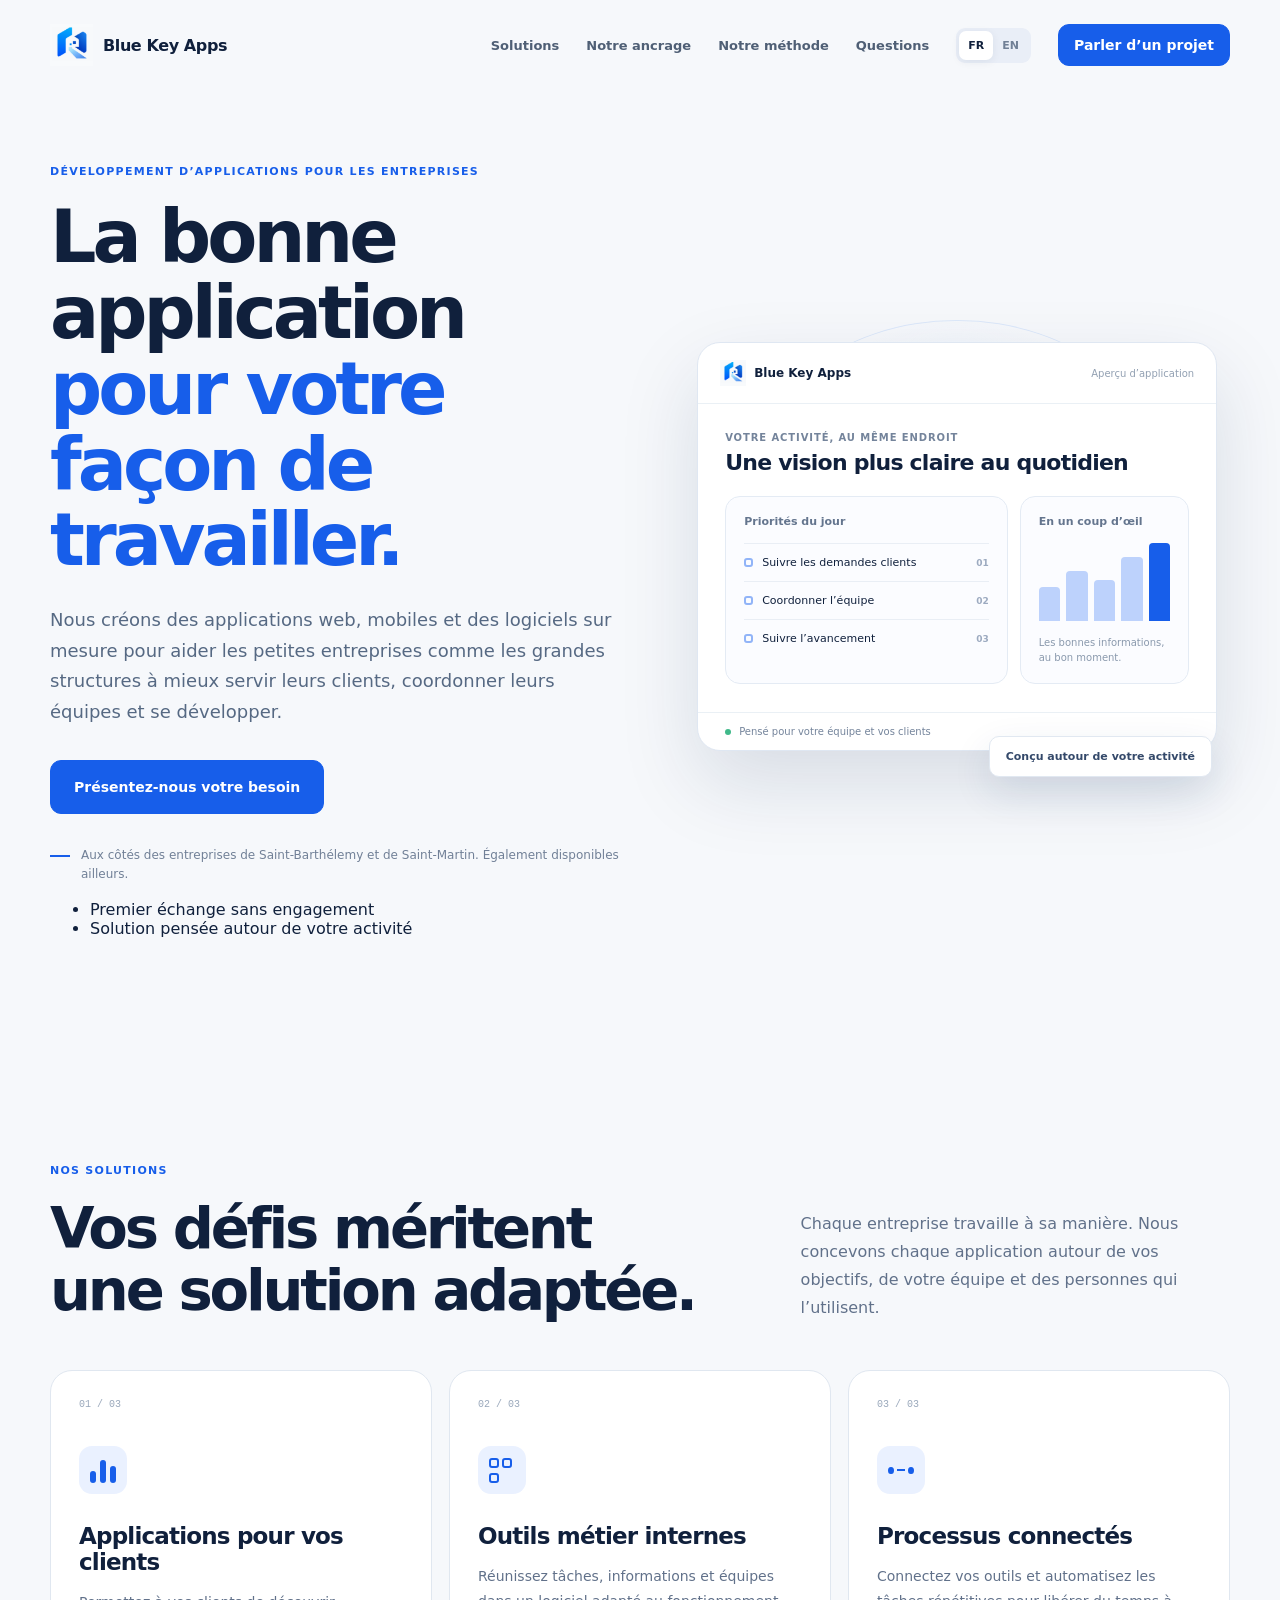
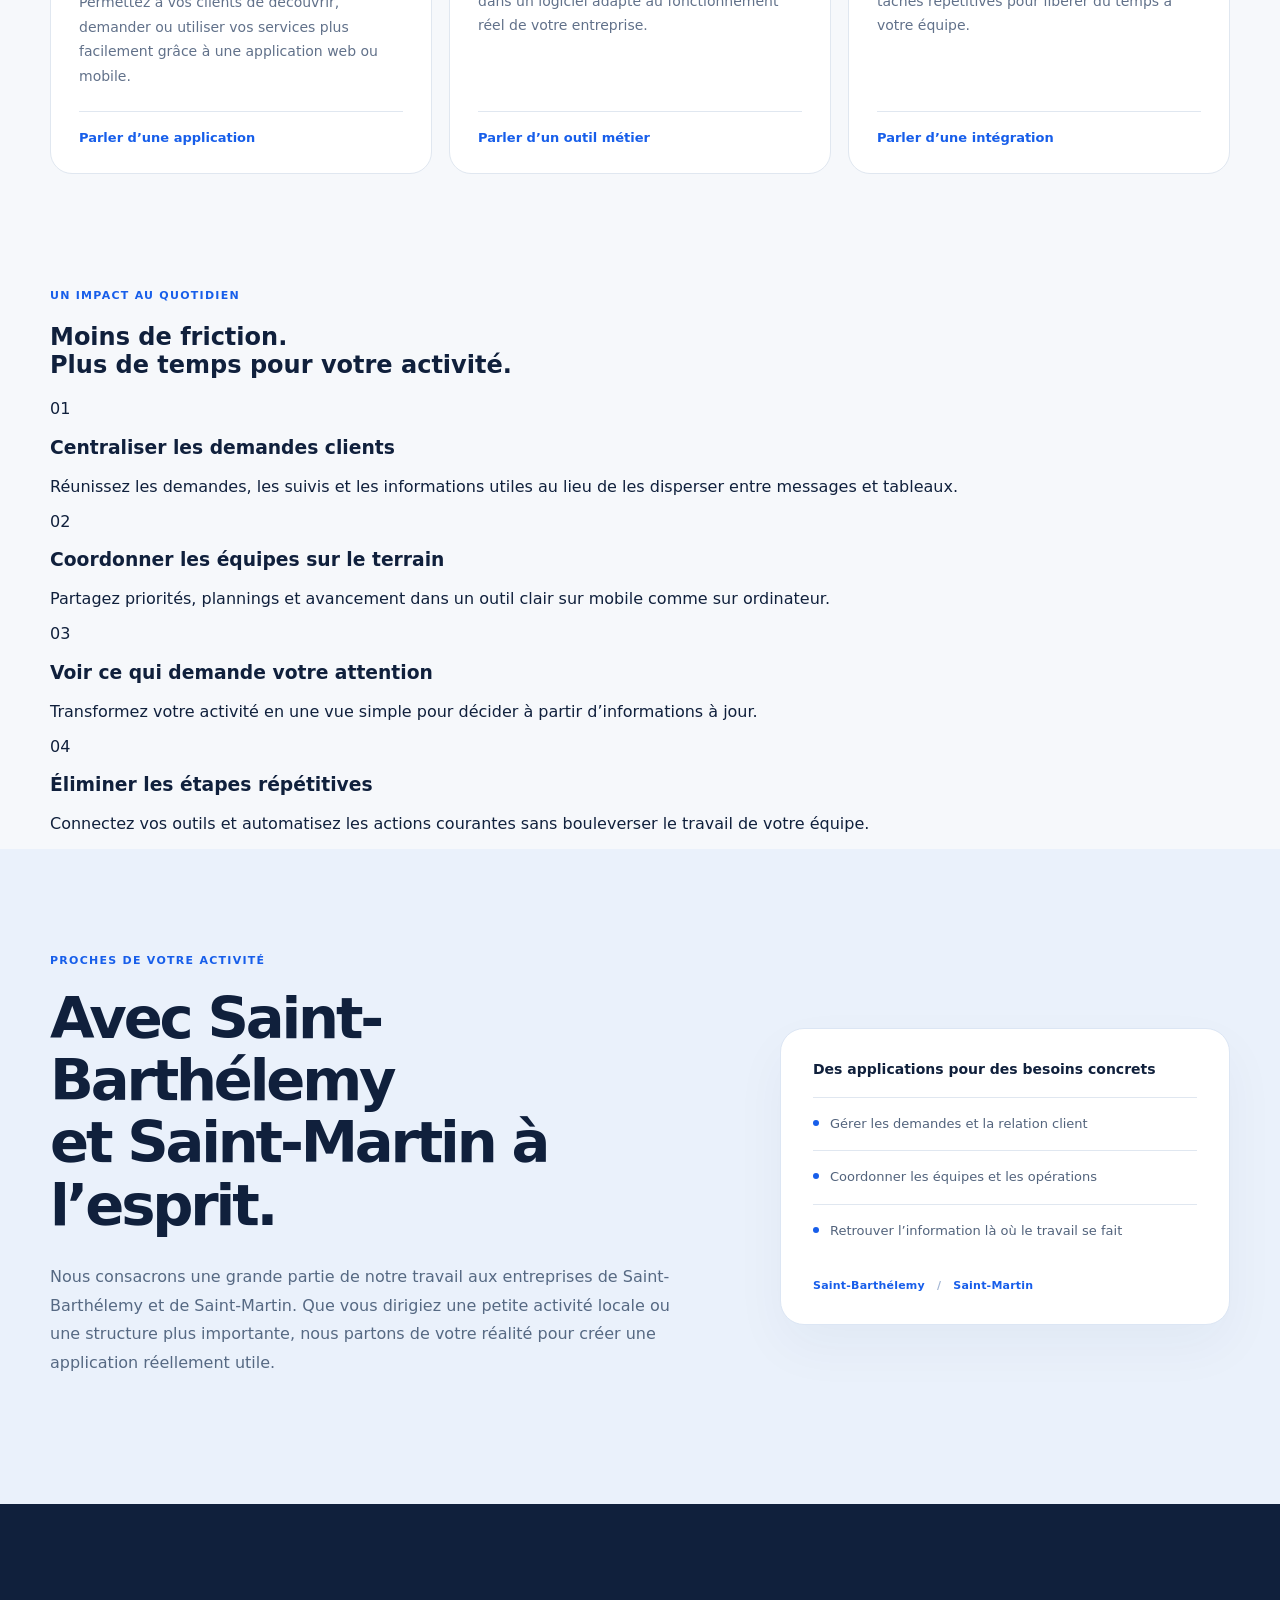
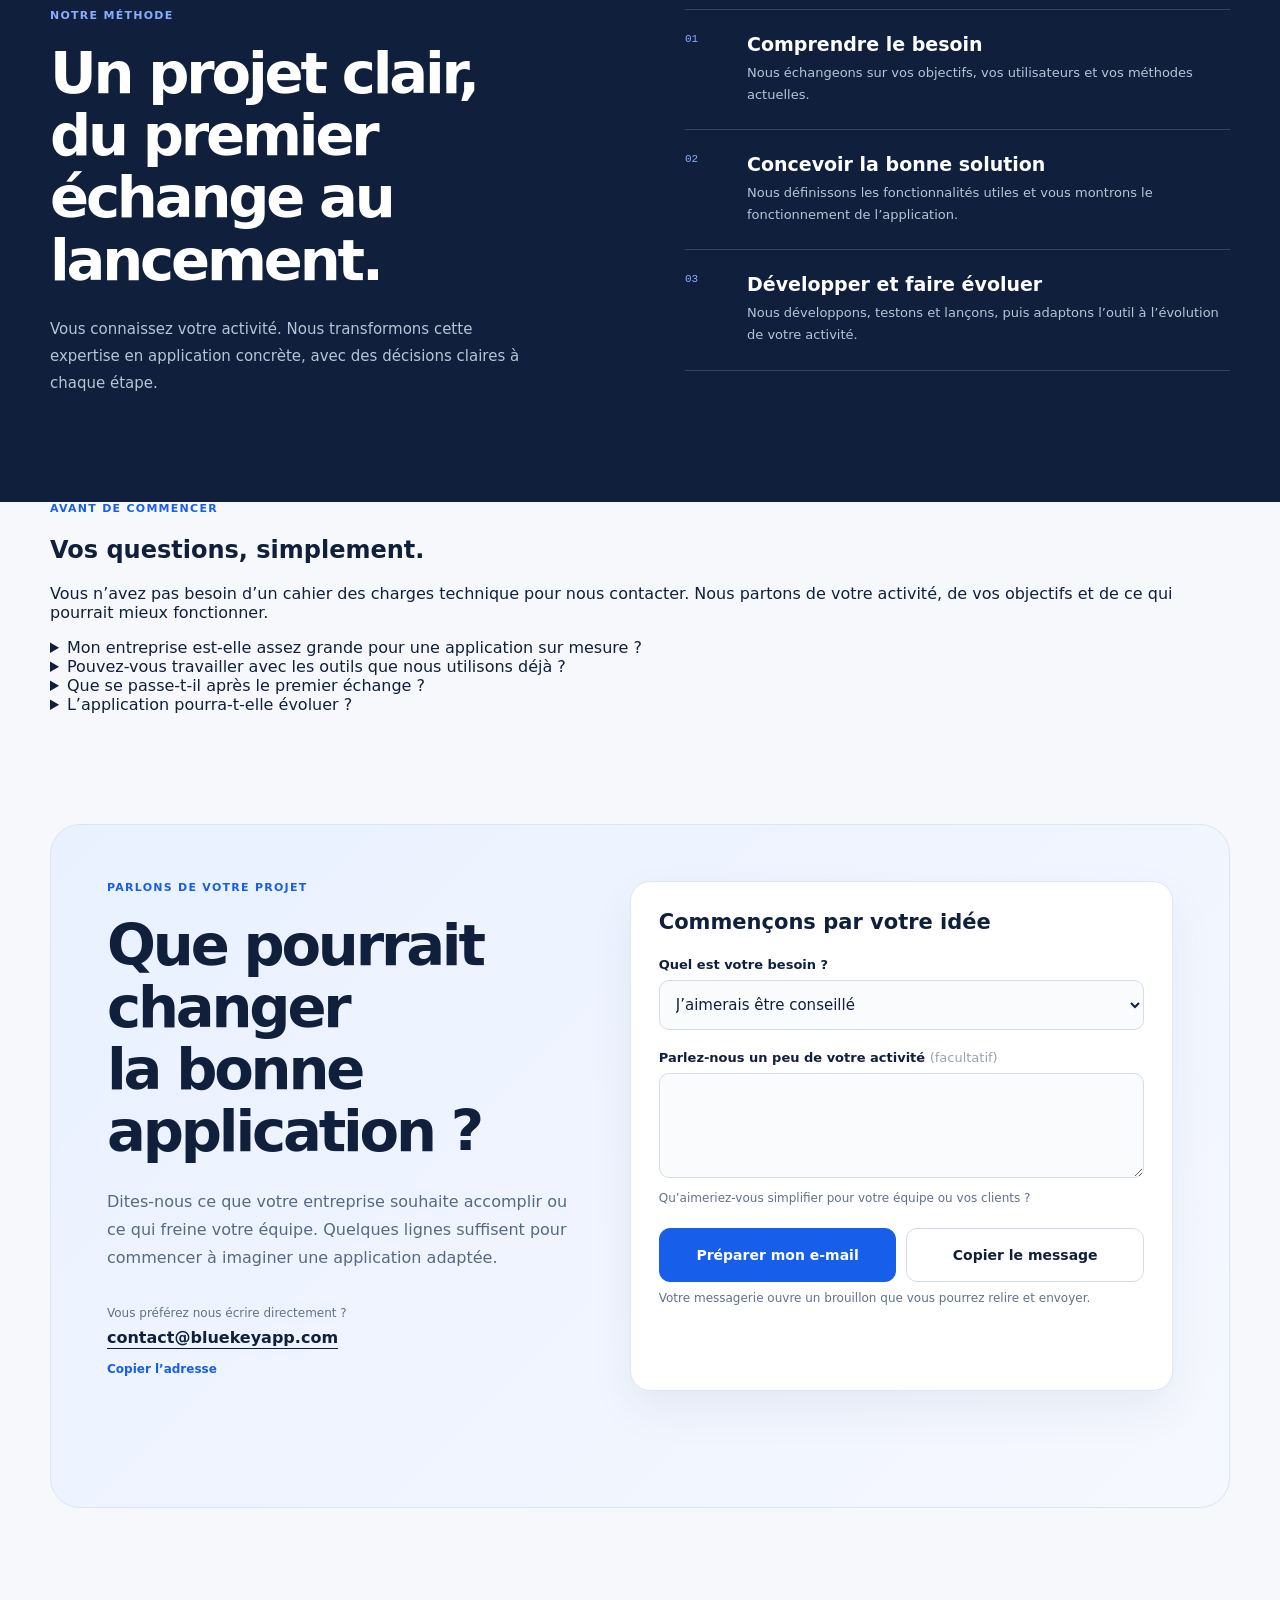
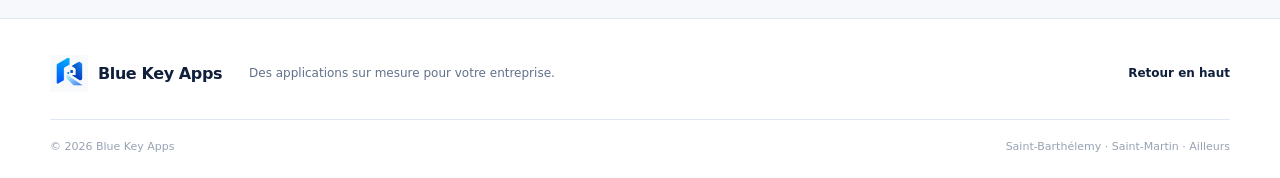
==== commit c01bb64b: "Polish landing page spacing and content" ====
--- a/index.html
+++ b/index.html
@@ -25,6 +25,7 @@
         <a href="#solutions" data-en="Solutions">Solutions</a>
         <a href="#territoires" data-en="Our focus">Notre ancrage</a>
         <a href="#approche" data-en="How we work">Notre méthode</a>
+        <a href="#questions" data-en="Questions">Questions</a>
         <div class="languages" role="group" aria-label="Langue" data-en-label="Language"><button type="button" data-lang="fr" aria-label="Français" aria-pressed="true">FR</button><button type="button" data-lang="en" aria-label="English" aria-pressed="false">EN</button></div>
         <a class="button button-small" href="#contact" data-en="Discuss a project">Parler d’un projet</a>
       </nav>
@@ -37,8 +38,9 @@
         <p class="eyebrow" data-en="Custom software development for businesses">Développement d’applications pour les entreprises</p>
         <h1 id="hero-title"><span data-en="The right application">La bonne application</span><br><span class="accent-text" data-en="for the way you work.">pour votre façon de travailler.</span></h1>
         <p class="hero-intro" data-en="We build web apps, mobile apps and custom software that help small businesses and larger organisations serve customers, coordinate teams and grow with confidence.">Nous créons des applications web, mobiles et des logiciels sur mesure pour aider les petites entreprises comme les grandes structures à mieux servir leurs clients, coordonner leurs équipes et se développer.</p>
-        <div class="hero-actions"><a class="button" href="#contact" data-en="Discuss your application">Parlons de votre application</a></div>
+        <div class="hero-actions"><a class="button" href="#contact" data-en="Tell us what you need">Présentez-nous votre besoin</a></div>
         <p class="hero-location"><span class="location-line" aria-hidden="true"></span><span data-en="Focused on businesses in Saint Barthélemy and Saint Martin. Available beyond the islands.">Aux côtés des entreprises de Saint-Barthélemy et de Saint-Martin. Également disponibles ailleurs.</span></p>
+        <ul class="hero-assurances" aria-label="Nos engagements" data-en-label="Our commitments"><li data-en="A first conversation with no commitment">Premier échange sans engagement</li><li data-en="A solution designed around your business">Solution pensée autour de votre activité</li></ul>
       </div>
       <div class="hero-visual" aria-label="Exemple illustratif d’une application métier" data-en-label="Illustrative business application preview">
         <div class="visual-orbit" aria-hidden="true"></div>
@@ -57,8 +59,6 @@
       </div>
     </section>
 
-    <div class="value-strip"><div class="container value-inner"><p data-en="Software that makes work simpler and growth easier.">Des outils qui simplifient le travail et soutiennent votre croissance.</p><div><span data-en="Small businesses">Petites entreprises</span><span data-en="Growing teams">Équipes en croissance</span><span data-en="Larger organisations">Grandes structures</span></div></div></div>
-
     <section class="section container" id="solutions" aria-labelledby="solutions-title">
       <div class="section-heading"><div><p class="eyebrow" data-en="What we create">Nos solutions</p><h2 id="solutions-title"><span data-en="Your challenges deserve">Vos défis méritent</span><br><span data-en="a solution that fits.">une solution adaptée.</span></h2></div><p data-en="No two companies operate the same way. We design each application around your goals, your team and the people who use it.">Chaque entreprise travaille à sa manière. Nous concevons chaque application autour de vos objectifs, de votre équipe et des personnes qui l’utilisent.</p></div>
       <div class="service-grid">
@@ -68,12 +68,32 @@
       </div>
     </section>
 
+    <section class="use-cases container" aria-labelledby="use-cases-title">
+      <div class="use-cases-heading"><p class="eyebrow" data-en="Everyday impact">Un impact au quotidien</p><h2 id="use-cases-title"><span data-en="Less friction.">Moins de friction.</span><br><span data-en="More time for your business.">Plus de temps pour votre activité.</span></h2></div>
+      <div class="use-case-list">
+        <article><span>01</span><div><h3 data-en="Centralise customer requests">Centraliser les demandes clients</h3><p data-en="Keep requests, follow-ups and useful information together instead of scattering them across messages and spreadsheets.">Réunissez les demandes, les suivis et les informations utiles au lieu de les disperser entre messages et tableaux.</p></div></article>
+        <article><span>02</span><div><h3 data-en="Coordinate teams in the field">Coordonner les équipes sur le terrain</h3><p data-en="Share priorities, schedules and progress in a tool that remains clear on mobile and desktop.">Partagez priorités, plannings et avancement dans un outil clair sur mobile comme sur ordinateur.</p></div></article>
+        <article><span>03</span><div><h3 data-en="See what needs attention">Voir ce qui demande votre attention</h3><p data-en="Turn your activity into a simple overview so decisions are based on current information.">Transformez votre activité en une vue simple pour décider à partir d’informations à jour.</p></div></article>
+        <article><span>04</span><div><h3 data-en="Remove repetitive steps">Éliminer les étapes répétitives</h3><p data-en="Connect existing tools and automate routine actions without disrupting the way your team works.">Connectez vos outils et automatisez les actions courantes sans bouleverser le travail de votre équipe.</p></div></article>
+      </div>
+    </section>
+
     <section class="region-section" id="territoires" aria-labelledby="region-title"><div class="container region-inner">
       <div class="region-copy"><p class="eyebrow" data-en="Close to your business">Proches de votre activité</p><h2 id="region-title"><span data-en="Built with Saint Barth">Avec Saint-Barthélemy</span><br><span data-en="and Saint Martin in mind.">et Saint-Martin à l’esprit.</span></h2><p data-en="We focus much of our work on companies in Saint Barthélemy and Saint Martin. Whether you run a small local business or a larger operation, we start by understanding how you work and where an application can make a real difference.">Nous consacrons une grande partie de notre travail aux entreprises de Saint-Barthélemy et de Saint-Martin. Que vous dirigiez une petite activité locale ou une structure plus importante, nous partons de votre réalité pour créer une application réellement utile.</p></div>
       <div class="region-detail"><p data-en="Applications for real operational needs">Des applications pour des besoins concrets</p><ul><li data-en="Manage requests and customer relationships">Gérer les demandes et la relation client</li><li data-en="Coordinate teams and day-to-day operations">Coordonner les équipes et les opérations</li><li data-en="Make information accessible wherever work happens">Retrouver l’information là où le travail se fait</li></ul><span class="region-names">Saint-Barthélemy <span aria-hidden="true">/</span> Saint-Martin</span></div>
     </div></section>
 
     <section class="approach" id="approche" aria-labelledby="approach-title"><div class="container approach-inner"><div class="approach-copy"><p class="eyebrow" data-en="How we work">Notre méthode</p><h2 id="approach-title"><span data-en="A clear path from">Un projet clair,</span><br><span data-en="first conversation to launch.">du premier échange au lancement.</span></h2><p data-en="You bring the business knowledge. We turn it into a practical application, with clear decisions at each stage.">Vous connaissez votre activité. Nous transformons cette expertise en application concrète, avec des décisions claires à chaque étape.</p></div><ol class="process-list"><li><span>01</span><div><h3 data-en="Understand the need">Comprendre le besoin</h3><p data-en="We discuss your goals, users and current ways of working.">Nous échangeons sur vos objectifs, vos utilisateurs et vos méthodes actuelles.</p></div></li><li><span>02</span><div><h3 data-en="Design the right solution">Concevoir la bonne solution</h3><p data-en="We define the useful features and show you how the application will work.">Nous définissons les fonctionnalités utiles et vous montrons le fonctionnement de l’application.</p></div></li><li><span>03</span><div><h3 data-en="Build and improve">Développer et faire évoluer</h3><p data-en="We build, test and launch, then adapt as your business evolves.">Nous développons, testons et lançons, puis adaptons l’outil à l’évolution de votre activité.</p></div></li></ol></div></section>
+
+    <section class="faq-section container" id="questions" aria-labelledby="faq-title">
+      <div class="faq-heading"><p class="eyebrow" data-en="Before we get started">Avant de commencer</p><h2 id="faq-title" data-en="Your questions, answered clearly.">Vos questions, simplement.</h2><p data-en="You do not need a technical specification to contact us. We start with your business, your goals and what could work better.">Vous n’avez pas besoin d’un cahier des charges technique pour nous contacter. Nous partons de votre activité, de vos objectifs et de ce qui pourrait mieux fonctionner.</p></div>
+      <div class="faq-list">
+        <details><summary data-en="Is my company large enough for a custom application?">Mon entreprise est-elle assez grande pour une application sur mesure ?</summary><p data-en="Yes. A useful application can solve one focused problem for a small team or support a broader operation. We scale the project to the real need.">Oui. Une application utile peut résoudre un problème précis pour une petite équipe ou accompagner une organisation plus large. Nous adaptons le projet au besoin réel.</p></details>
+        <details><summary data-en="Can you work with the tools we already use?">Pouvez-vous travailler avec les outils que nous utilisons déjà ?</summary><p data-en="Often, yes. We first identify what should remain, what can be connected and what would benefit from a simpler custom interface.">Souvent, oui. Nous identifions d’abord ce qui doit rester, ce qui peut être connecté et ce qui gagnerait à être simplifié dans une interface sur mesure.</p></details>
+        <details><summary data-en="What happens after the first conversation?">Que se passe-t-il après le premier échange ?</summary><p data-en="We clarify the objective, the people who will use the application and the essential first version. You receive a clear direction before development begins.">Nous clarifions l’objectif, les personnes qui utiliseront l’application et l’essentiel de la première version. Vous disposez d’une direction claire avant le développement.</p></details>
+        <details><summary data-en="Will the application be able to evolve?">L’application pourra-t-elle évoluer ?</summary><p data-en="Yes. We design a solid first version, then improve it as your team, priorities and business evolve.">Oui. Nous concevons une première version solide, puis nous la faisons évoluer avec votre équipe, vos priorités et votre activité.</p></details>
+      </div>
+    </section>
 
     <section class="contact-section container" id="contact" aria-labelledby="contact-title"><div class="contact-panel">
       <div class="contact-copy"><p class="eyebrow" data-en="Let’s talk about your project">Parlons de votre projet</p><h2 id="contact-title"><span data-en="What could the right">Que pourrait changer</span><br><span data-en="application change for you?">la bonne application ?</span></h2><p data-en="Tell us what your company wants to achieve or what slows your team down. A few lines are enough to start a conversation about an application built for you.">Dites-nous ce que votre entreprise souhaite accomplir ou ce qui freine votre équipe. Quelques lignes suffisent pour commencer à imaginer une application adaptée.</p><div class="contact-direct"><span data-en="Prefer to write directly?">Vous préférez nous écrire directement ?</span><a class="email-link" href="mailto:contact@bluekeyapp.com">contact@bluekeyapp.com</a><button class="copy-email" id="copy-email" type="button" hidden data-en="Copy address">Copier l’adresse</button><span id="email-copy-status" role="status" aria-live="polite"></span></div></div>
--- a/assets/styles.css
+++ b/assets/styles.css
@@ -1,1848 +1,139 @@
-/* Foundation */
-:root {
-  --ink: #10213b;
-  --muted: #526278;
-  --blue: #1761ee;
-  --line: #dce3ec;
-  --paper: #f8fafc;
-  --body-font: "Segoe UI Variable", "Aptos", "Segoe UI", system-ui, sans-serif;
-  --display-font: "Segoe UI Variable Display", "Aptos Display", "Segoe UI Variable", "Segoe UI", system-ui, sans-serif;
-  font-family: var(--body-font);
-  color: var(--ink);
-  background: var(--paper);
-  font-synthesis: none;
-}
-* {
-  box-sizing: border-box;
-}
-html {
-  scroll-behavior: smooth;
-  scroll-padding-top: 24px;
-}
-body {
-  margin: 0;
-}
-a {
-  color: inherit;
-  text-decoration: none;
-}
-button {
-  font: inherit;
-  cursor: pointer;
-}
-select,
-textarea {
-  font: inherit;
-}
-[hidden] {
-  display: none !important;
-}
-img,
-svg {
-  display: block;
-  max-width: 100%;
-}
-a:focus-visible,
-button:focus-visible,
-summary:focus-visible {
-  outline: 3px solid var(--blue);
-  outline-offset: 5px;
-}
-::selection {
-  background: #cde0ff;
-  color: var(--ink);
-}
-.container {
-  width: min(1224px, calc(100% - 96px));
-  margin-inline: auto;
-}
-.skip-link {
-  position: fixed;
-  top: 12px;
-  left: 12px;
-  z-index: 20;
-  padding: 15px;
-  background: var(--ink);
-  color: white;
-  transform: translateY(-160%);
-}
-.skip-link:focus {
-  transform: none;
-}
-/* Navigation */
-.site-header {
-  background: var(--paper);
-  border-bottom: 1px solid var(--line);
-}
-select:focus-visible,
-textarea:focus-visible {
-  outline: 3px solid var(--blue);
-  outline-offset: 3px;
-}
-.header-inner {
-  min-height: 92px;
-  display: flex;
-  align-items: center;
-  justify-content: space-between;
-  gap: 24px;
-}
-.brand {
-  display: block;
-  width: 58px;
-  height: 58px;
-  flex-shrink: 0;
-}
-.brand img {
-  width: 100%;
-  height: 100%;
-  object-fit: contain;
-}
-.header-inner .brand {
-  display: flex;
-  align-items: center;
-  gap: 10px;
-  width: auto;
-  height: 58px;
-}
-.header-inner .brand img {
-  width: 48px;
-  height: 48px;
-  flex: none;
-}
-.brand-name {
-  color: var(--ink);
-  font-size: 18px;
-  font-weight: 650;
-  letter-spacing: -0.045em;
-  white-space: nowrap;
-}
-nav {
-  display: flex;
-  align-items: center;
-  gap: 28px;
-  font-size: 13px;
-  font-weight: 600;
-}
-nav > a:not(.button) {
-  padding-block: 12px;
-}
-nav > a:not(.button):hover,
-.text-link:hover,
-.back-top:hover {
-  color: var(--blue);
-}
-.languages {
-  display: flex;
-  align-items: center;
-  padding: 3px;
-  border: 1px solid var(--line);
-  border-radius: 7px;
-}
-.languages button {
-  padding: 7px 8px;
-  border: 0;
-  background: transparent;
-  color: var(--muted);
-  font-size: 11px;
-  font-weight: 700;
-  border-radius: 4px;
-  min-height: 44px;
-  min-width: 44px;
-}
-.languages button[aria-pressed="true"] {
-  background: var(--ink);
-  color: white;
-}
-.button {
-  display: inline-flex;
-  justify-content: center;
-  align-items: center;
-  gap: 26px;
-  padding: 19px 24px;
-  background: var(--blue);
-  border: 1px solid transparent;
-  color: white;
-  border-radius: 7px;
-  font-size: 14px;
-  line-height: 1.25;
-  font-weight: 700;
-  transition:
-    background 0.2s,
-    transform 0.2s;
-  min-height: 52px;
-}
-.button:hover {
-  background: #0e4cc5;
-  transform: translateY(-2px);
-}
-.button > span:last-child {
-  font-size: 20px;
-  line-height: 1;
-}
-.button-small {
-  padding: 12px 17px;
-  min-height: 44px;
-  font-size: 12px;
-  gap: 20px;
-}
-.menu-toggle {
-  display: none;
-}
-/* Introduction */
-.hero {
-  display: grid;
-  grid-template-columns: 1.12fr 1fr;
-  align-items: center;
-  gap: 28px;
-  padding-block: 83px 81px;
-}
-.eyebrow {
-  font-size: 10px;
-  line-height: 1.8;
-  letter-spacing: 1.7px;
-  text-transform: uppercase;
-  font-weight: 700;
-  color: var(--blue);
-  margin: 0 0 25px;
-}
-.hero .eyebrow {
-  display: flex;
-  gap: 9px;
-  align-items: center;
-  font-size: 9px;
-  letter-spacing: 1.3px;
-}
-.blue-dot {
-  width: 6px;
-  height: 6px;
-  flex-shrink: 0;
-  border-radius: 50%;
-  background: var(--blue);
-  box-shadow: 0 0 0 4px #e4edff;
-}
-h1 {
-  font-family: var(--display-font);
-  font-size: clamp(44px, 4.5vw, 66px);
-  line-height: 1.03;
-  letter-spacing: -0.055em;
-  margin: 0 0 27px;
-  font-weight: 750;
-}
-h2,
-h3 {
-  font-family: var(--display-font);
-  letter-spacing: -0.035em;
-}
-.blue-text {
-  color: var(--blue);
-}
-.intro {
-  font-size: 16px;
-  line-height: 1.85;
-  color: var(--muted);
-  max-width: 490px;
-  margin: 0 0 31px;
-}
-.hero-actions {
-  display: flex;
-  align-items: center;
-  gap: 23px;
-  flex-wrap: wrap;
-}
-.text-link {
-  display: inline-flex;
-  align-items: center;
-  gap: 14px;
-  font-size: 12px;
-  font-weight: 700;
-  line-height: 1.5;
-  min-height: 44px;
-}
-.hero-note {
-  font-size: 11px;
-  color: var(--muted);
-  margin: 20px 0 0;
-}
-/* Decorative interface concept, not an interactive product. */
-.product-scene {
-  position: relative;
-  height: 465px;
-  min-width: 0;
-  background: radial-gradient(ellipse at 60% 45%, #dce9ff 0, transparent 66%);
-}
-.scene-grid {
-  position: absolute;
-  inset: 0;
-  background-image: radial-gradient(#a5bada 1px, transparent 1px);
-  background-size: 22px 22px;
-  mask-image: radial-gradient(ellipse, #000 0, transparent 70%);
-}
-.scene-orbit {
-  position: absolute;
-  width: 380px;
-  height: 380px;
-  max-width: 95%;
-  border: 1px solid #dce7f8;
-  border-radius: 50%;
-  left: 12%;
-  top: 35px;
-  transform: rotate(-20deg);
-}
-.scene-orbit:before {
-  content: "";
-  position: absolute;
-  inset: 30px -30px;
-  border: 1px solid #dce7f8;
-  border-radius: 50%;
-}
-.app-window {
-  position: absolute;
-  left: 0;
-  top: 80px;
-  width: 91%;
-  background: white;
-  border: 1px solid #d5dfed;
-  border-radius: 12px;
-  box-shadow: 0 24px 55px #244a7f18;
-  transform: rotate(-4deg);
-  overflow: hidden;
-}
-.window-bar {
-  height: 34px;
-  border-bottom: 1px solid #e4eaf2;
-  background: #f8fafc;
-  display: flex;
-  align-items: center;
-  justify-content: space-between;
-  padding: 0 12px;
-  color: #64748b;
-  font-size: 8px;
-}
-.window-dots {
-  display: flex;
-  gap: 4px;
-}
-.window-dots i {
-  width: 5px;
-  height: 5px;
-  background: #cad3e1;
-  border-radius: 50%;
-}
-.window-body {
-  display: flex;
-  min-height: 258px;
-}
-.app-sidebar {
-  width: 42px;
-  flex-shrink: 0;
-  border-right: 1px solid #e8edf5;
-  display: flex;
-  flex-direction: column;
-  align-items: center;
-  gap: 18px;
-  padding: 15px 0;
-}
-.app-symbol {
-  display: grid;
-  place-items: center;
-  width: 22px;
-  height: 22px;
-}
-.app-symbol img {
-  display: block;
-  width: 100%;
-  height: 100%;
-  object-fit: contain;
-}
-.app-sidebar i {
-  width: 12px;
-  height: 10px;
-  border: 1.5px solid #b9c6d9;
-  border-radius: 2px;
-}
-.app-sidebar i.active {
-  background: #e0eaff;
-  border-color: var(--blue);
-}
-.sidebar-bottom {
-  margin-top: auto;
-  font-size: 15px;
-  color: #7d8eaa;
-}
-.app-content {
-  padding: 20px 17px 17px;
-  flex: 1;
-  min-width: 0;
-}
-.app-greeting {
-  display: flex;
-  justify-content: space-between;
-  align-items: center;
-}
-.mock-overline {
-  display: block;
-  font-size: 7px;
-  letter-spacing: 1px;
-  color: #65768b;
-  margin-bottom: 6px;
-}
-.app-greeting strong {
-  font-size: 16px;
-  letter-spacing: -0.5px;
-}
-.avatar {
-  display: grid;
-  place-items: center;
-  background: #e9f0fe;
-  border-radius: 50%;
-  width: 24px;
-  height: 24px;
-  color: var(--blue);
-  font-size: 9px;
-}
-.mock-stats {
-  display: grid;
-  grid-template-columns: 1fr 1fr;
-  gap: 10px;
-  margin-top: 16px;
-}
-.mock-stats > div {
-  padding: 10px 12px;
-  border: 1px solid #e3eaf4;
-  border-radius: 5px;
-  height: 80px;
-  overflow: hidden;
-}
-.mock-stats > div > span {
-  font-size: 8px;
-  color: #627389;
-}
-.stat-line {
-  height: 5px;
-  width: 28%;
-  background: #182e50;
-  border-radius: 2px;
-  margin: 6px 0;
-}
-.stat-line.long {
-  width: 38%;
-}
-.mini-bars {
-  height: 25px;
-  display: flex;
-  gap: 6px;
-  align-items: flex-end;
-}
-.mini-bars i {
-  background: #b4ceff;
-  flex: 1;
-  height: 35%;
-  border-radius: 2px 2px 0 0;
-}
-.mini-bars i:nth-child(2) {
-  height: 65%;
-}
-.mini-bars i:nth-child(3) {
-  height: 50%;
-}
-.mini-bars i:nth-child(4) {
-  height: 75%;
-}
-.mini-bars i:nth-child(5) {
-  height: 70%;
-}
-.mini-bars i:nth-child(6) {
-  height: 100%;
-  background: var(--blue);
-}
-.mock-stats svg {
-  height: 24px;
-  width: 100%;
-  color: var(--blue);
-}
-.mock-project {
-  margin-top: 16px;
-}
-.mock-project-heading {
-  display: flex;
-  justify-content: space-between;
-  font-size: 8px;
-  font-weight: 700;
-  margin-bottom: 8px;
-}
-.mock-row {
-  display: flex;
-  align-items: center;
-  gap: 7px;
-  font-size: 7px;
-  padding: 7px 0;
-  border-top: 1px solid #edf0f5;
-}
-.check {
-  background: #e5f5ed;
-  color: #348566;
-  border-radius: 50%;
-  display: grid;
-  place-items: center;
-  width: 12px;
-  height: 12px;
-}
-.blue-check {
-  background: #e5edff;
-  color: var(--blue);
-}
-.row-pill {
-  height: 4px;
-  width: 25px;
-  background: #e9edf4;
-  border-radius: 2px;
-  margin-left: auto;
-}
-.phone {
-  position: absolute;
-  right: 0;
-  top: 188px;
-  transform: rotate(7deg);
-  border: 5px solid #10213b;
-  outline: 1px solid #415470;
-  width: 127px;
-  height: 235px;
-  border-radius: 23px;
-  background: #fff;
-  box-shadow: 0 18px 35px #173c7524;
-  padding: 30px 11px 13px;
-}
-.phone-notch {
-  position: absolute;
-  top: 7px;
-  left: 37px;
-  width: 42px;
-  height: 7px;
-  background: #10213b;
-  border-radius: 5px;
-}
-.phone-brand {
-  display: block;
-  width: 28px;
-  height: 28px;
-  object-fit: contain;
-}
-.phone-heading {
-  font-size: 12px;
-  font-weight: 700;
-  line-height: 1.2;
-  margin-top: 8px;
-  letter-spacing: -0.3px;
-}
-.phone-chart {
-  height: 49px;
-  display: flex;
-  align-items: flex-end;
-  gap: 5px;
-  margin: 12px 0 8px;
-  background: #f5f8ff;
-  border-radius: 5px;
-  padding: 7px;
-}
-.phone-chart span {
-  background: #c6d9ff;
-  flex: 1;
-  height: 25%;
-  border-radius: 2px;
-}
-.phone-chart span:nth-child(2) {
-  height: 45%;
-}
-.phone-chart span:nth-child(3) {
-  height: 60%;
-}
-.phone-chart span:nth-child(4) {
-  height: 52%;
-}
-.phone-chart span:nth-child(5) {
-  height: 90%;
-  background: var(--blue);
-}
-.phone-row {
-  display: flex;
-  gap: 7px;
-  align-items: center;
-  margin: 6px 0;
-}
-.phone-row i {
-  font-style: normal;
-  font-size: 7px;
-  color: #36886a;
-}
-.phone-row span {
-  height: 3px;
-  width: 55px;
-  background: #dce4ef;
-  border-radius: 2px;
-}
-.phone-button {
-  margin-top: 11px;
-  font-size: 7px;
-  text-align: center;
-  padding: 7px 0;
-  background: var(--blue);
-  border-radius: 4px;
-  color: white;
-}
-.floating-label {
-  position: absolute;
-  background: white;
-  border: 1px solid #e0e7f1;
-  border-radius: 9px;
-  box-shadow: 0 8px 24px #1e47720a;
-  display: flex;
-  align-items: center;
-  gap: 10px;
-  font-size: 10px;
-  z-index: 1;
-}
-.label-top {
-  right: 25px;
-  top: 27px;
-  padding: 10px 15px;
-  transform: rotate(3deg);
-}
-.tiny-icon {
-  display: grid;
-  place-items: center;
-  background: #eaf1ff;
-  color: var(--blue);
-  width: 25px;
-  height: 25px;
-  border-radius: 6px;
-  font-size: 17px;
-}
-.label-bottom {
-  left: 27px;
-  bottom: 26px;
-  padding: 12px 16px;
-  transform: rotate(-3deg);
-}
-.connection-icon {
-  width: 30px;
-  height: 30px;
-  border-radius: 8px;
-  background: #edf3ff;
-  color: var(--blue);
-  display: grid;
-  place-items: center;
-  font-size: 24px;
-}
-.label-bottom strong {
-  display: block;
-  font-size: 10px;
-  margin-bottom: 5px;
-}
-.label-bottom div > span {
-  font-size: 8px;
-  color: #64748b;
-}
-.scene-caption {
-  position: absolute;
-  bottom: -10px;
-  left: 20px;
-  right: 0;
-  text-align: center;
-  font-size: 8px;
-  color: #66768b;
-}
-/* Services */
-.expertise-strip {
-  border-block: 1px solid var(--line);
-  padding: 24px 0;
-}
-.expertise-strip > .container {
-  display: flex;
-  justify-content: space-between;
-  gap: 24px;
-  align-items: center;
-}
-.expertise-strip > .container > span {
-  font-size: 11px;
-  color: var(--muted);
-}
-.expertise-strip .container > div {
-  display: flex;
-  align-items: center;
-  gap: 30px;
-  font-size: 12px;
-  font-weight: 700;
-}
-.strip-star {
-  font-size: 21px;
-  color: var(--blue);
-}
-.section {
-  padding-block: 96px;
-}
-.section-heading {
-  display: flex;
-  justify-content: space-between;
-  align-items: flex-end;
-  gap: 65px;
-  margin-bottom: 40px;
-}
-h2 {
-  font-size: clamp(32px, 3.4vw, 44px);
-  line-height: 1.15;
-  letter-spacing: -1.7px;
-  margin: 0;
-  font-weight: 700;
-}
-.muted-heading {
-  color: #6c7b90;
-}
-.section-intro {
-  font-size: 14px;
-  line-height: 1.85;
-  color: var(--muted);
-  max-width: 375px;
-  margin: 0;
-}
-.section-heading .eyebrow {
-  margin-bottom: 17px;
-}
-.cards {
-  display: grid;
-  grid-template-columns: repeat(3, 1fr);
-  gap: 20px;
-}
-.card {
-  background: white;
-  border: 1px solid var(--line);
-  border-radius: 12px;
-  padding: 29px;
-  display: flex;
-  flex-direction: column;
-  transition:
-    box-shadow 0.2s,
-    border-color 0.2s;
-}
-.card:hover {
-  border-color: #acc7f9;
-  box-shadow: 0 12px 30px #20467708;
-}
-.card:focus-within {
-  border-color: var(--blue);
-  box-shadow: 0 8px 24px #2046770c;
-}
-.card-top {
-  display: flex;
-  align-items: center;
-  justify-content: space-between;
-  margin-bottom: 31px;
-}
-.service-icon {
-  width: 41px;
-  height: 41px;
-  padding: 5px;
-  stroke: var(--blue);
-  stroke-width: 1.6;
-  stroke-linecap: round;
-  stroke-linejoin: round;
-}
-.card-number {
-  font-size: 10px;
-  color: #7a889b;
-  font-family: monospace;
-}
-.card h3 {
-  font-size: 21px;
-  letter-spacing: -0.5px;
-  line-height: 1.3;
-  margin: 0 0 15px;
-  max-width: 250px;
-}
-.card p {
-  font-size: 13px;
-  color: var(--muted);
-  line-height: 1.85;
-  margin: 0 0 22px;
-}
-.tags {
-  display: flex;
-  flex-wrap: wrap;
-  gap: 6px;
-  margin-top: auto;
-  margin-bottom: 25px;
-}
-.tags span {
-  background: #f3f6fa;
-  color: #526278;
-  border-radius: 4px;
-  padding: 7px 8px;
-  font-size: 9px;
-}
-.card-link {
-  border-top: 1px solid #e8edf3;
-  padding-top: 21px;
-  display: flex;
-  align-items: center;
-  justify-content: space-between;
-  gap: 12px;
-  font-size: 11px;
-  font-weight: 700;
-}
-.card-link > span:last-child {
-  color: var(--blue);
-  font-size: 18px;
-}
-.card-link:hover {
-  color: var(--blue);
-}
-/* Process and questions */
-.approach-section {
-  background: #eef3f9;
-  border-block: 1px solid var(--line);
-  padding-block: 88px;
-}
-.approach-layout {
-  display: grid;
-  grid-template-columns: 1fr 1fr;
-  gap: 110px;
-}
-.approach-copy > p:not(.eyebrow) {
-  font-size: 14px;
-  line-height: 1.85;
-  color: var(--muted);
-  margin: 25px 0;
-  max-width: 380px;
-}
-.steps {
-  list-style: none;
-  margin: 0;
-  padding: 0;
-}
-.steps li {
-  display: flex;
-  position: relative;
-  gap: 25px;
-  padding-bottom: 30px;
-}
-.steps li:last-child {
-  padding-bottom: 0;
-}
-.steps li:not(:last-child):before {
-  content: "";
-  position: absolute;
-  top: 43px;
-  bottom: 0;
-  left: 21px;
-  width: 1px;
-  background: #cad9ed;
-}
-.step-number {
-  width: 43px;
-  height: 43px;
-  display: grid;
-  place-items: center;
-  border: 1px solid #c5d5ec;
-  border-radius: 50%;
-  font-size: 11px;
-  flex-shrink: 0;
-  color: var(--blue);
-  background: var(--paper);
-}
-.step-label {
-  display: block;
-  letter-spacing: 1.4px;
-  font-size: 8px;
-  color: var(--blue);
-  font-weight: 700;
-  margin: 3px 0 9px;
-}
-.steps h3 {
-  font-size: 19px;
-  letter-spacing: -0.5px;
-  margin: 0 0 11px;
-}
-.steps p {
-  font-size: 13px;
-  line-height: 1.8;
-  color: var(--muted);
-  margin: 0;
-  max-width: 375px;
-}
-.faq-layout {
-  display: grid;
-  grid-template-columns: 1fr 1.3fr;
-  gap: 90px;
-}
-.faq-layout .section-intro {
-  margin-top: 22px;
-}
-.faq-list {
-  border-top: 1px solid var(--line);
-}
-details {
-  border-bottom: 1px solid var(--line);
-}
-summary {
-  list-style: none;
-  display: flex;
-  align-items: center;
-  justify-content: space-between;
-  gap: 20px;
-  cursor: pointer;
-  padding: 23px 0;
-  font-size: 14px;
-  font-weight: 700;
-  line-height: 1.5;
-}
-summary::-webkit-details-marker {
-  display: none;
-}
-.faq-plus {
-  color: var(--blue);
-  font-size: 23px;
-  font-weight: 400;
-  flex-shrink: 0;
-  transition: transform 0.2s;
-}
-details[open] .faq-plus {
-  transform: rotate(45deg);
-}
-details p {
-  font-size: 13px;
-  line-height: 1.85;
-  color: var(--muted);
-  margin: 0 30px 23px 0;
-}
-/* Contact and footer */
-.contact-section {
-  padding-bottom: 65px;
-}
-.contact-panel {
-  background: #1558df;
-  color: white;
-  border-radius: 16px;
-  padding: 48px;
-  display: grid;
-  grid-template-columns: minmax(0, 0.85fr) minmax(0, 1.15fr);
-  column-gap: 40px;
-  align-items: start;
-  position: relative;
-  overflow: hidden;
-}
-.contact-copy {
-  position: relative;
-  z-index: 1;
-  max-width: 590px;
-}
-.contact-panel .eyebrow {
-  color: #dbe7ff;
-  font-size: 9px;
-  letter-spacing: 1.5px;
-  margin-bottom: 17px;
-}
-.contact-panel h2 {
-  font-size: clamp(36px, 3.8vw, 50px);
-  letter-spacing: -2px;
-}
-.contact-copy > p:not(.eyebrow) {
-  color: #e1eaff;
-  font-size: 14px;
-  line-height: 1.85;
-  max-width: 490px;
-  margin: 23px 0 28px;
-}
-.email-link {
-  display: inline-flex;
-  align-items: center;
-  min-height: 44px;
-  font-size: 16px;
-  overflow-wrap: anywhere;
-  text-decoration: underline;
-  text-underline-offset: 5px;
-}
-.contact-note {
-  font-size: 10px;
-  line-height: 1.6;
-  color: #dbe7ff;
-  margin: 20px 0 0;
-  max-width: 470px;
-}
-.contact-decoration {
-  position: absolute;
-  right: 30px;
-  top: 5px;
-  font-size: 370px;
-  line-height: 1;
-  font-weight: 400;
-  color: #3980ff;
-  transform: rotate(-5deg);
-}
-.contact-panel:after {
-  content: "";
-  position: absolute;
-  width: 520px;
-  height: 520px;
-  right: -180px;
-  bottom: -330px;
-  border: 1px solid #5891f6;
-  border-radius: 50%;
-  pointer-events: none;
-  box-shadow:
-    0 0 0 40px #ffffff05,
-    0 0 0 80px #ffffff04;
-}
-.contact-direct {
-  display: flex;
-  flex-direction: column;
-  align-items: flex-start;
-  border-top: 1px solid #ffffff40;
-  padding-top: 24px;
-  margin-top: 32px;
-}
-.contact-direct > span {
-  font-size: 14px;
-  color: #e1eaff;
-}
-.copy-email {
-  min-height: 44px;
-  padding: 10px 14px;
-  margin-top: 8px;
-  border: 1px solid #ffffff70;
-  border-radius: 7px;
-  color: white;
-  background: transparent;
-  font-size: 14px;
-}
-.copy-email:hover {
-  background: #ffffff18;
-}
-#email-copy-status:not(:empty) {
-  margin-top: 10px;
-  line-height: 1.6;
-}
-.contact-copy a:focus-visible,
-.contact-copy button:focus-visible {
-  outline-color: white;
-}
-.project-composer {
-  position: relative;
-  z-index: 1;
-  background: white;
-  color: var(--ink);
-  border-radius: 12px;
-  padding: 28px;
-  min-width: 0;
-  box-shadow: 0 12px 32px #10213b12;
-}
-.project-composer h3 {
-  margin: 0 0 24px;
-  font-size: 21px;
-  line-height: 1.3;
-}
-.project-composer label,
-#copy-fallback label {
-  display: block;
-  font-size: 15px;
-  font-weight: 650;
-  line-height: 1.6;
-}
-.optional-label {
-  color: var(--muted);
-  font-weight: 400;
-  font-size: 13px;
-}
-.project-composer select,
-.project-composer textarea,
-#copy-fallback-text {
-  display: block;
-  width: 100%;
-  min-width: 0;
-  border: 1px solid #a7b7cc;
-  border-radius: 7px;
-  background: #f8fafc;
-  color: var(--ink);
-  font-size: 16px;
-  line-height: 1.6;
-  padding: 12px;
-}
-.project-composer select {
-  min-height: 50px;
-  margin: 8px 0 24px;
-}
-.project-composer textarea,
-#copy-fallback-text {
-  resize: vertical;
-  min-height: 112px;
-}
-.field-hint {
-  font-size: 13px;
-  line-height: 1.6;
-  color: var(--muted);
-  margin: 4px 0 10px;
-}
-.composer-actions {
-  display: flex;
-  flex-wrap: wrap;
-  gap: 10px;
-  margin-top: 18px;
-}
-.composer-actions .button {
-  flex: 1 1 auto;
-  font-size: 14px;
-  padding: 14px 16px;
-  gap: 10px;
-}
-.button-secondary {
-  background: white;
-  border-color: #bac8db;
-  color: var(--ink);
-}
-.button-secondary:hover {
-  background: #edf3ff;
-  border-color: var(--blue);
-}
-.composer-note {
-  margin: 14px 0 0;
-  color: var(--muted);
-  font-size: 13px;
-  line-height: 1.65;
-}
-.contact-feedback {
-  grid-column: 1 / -1;
-  position: relative;
-  z-index: 1;
-}
-#contact-status {
-  margin: 0;
-  font-size: 15px;
-  line-height: 1.6;
-}
-#contact-status:not(:empty),
-#copy-fallback:not([hidden]) {
-  margin-top: 20px;
-}
-#copy-fallback-text {
-  margin-top: 8px;
-}
-.footer-main {
-  display: flex;
-  align-items: center;
-  gap: 32px;
-  padding-bottom: 30px;
-}
-.footer-main .brand {
-  width: 52px;
-  height: 52px;
-}
-.footer-main p {
-  font-size: 11px;
-  color: var(--muted);
-}
-.back-top {
-  display: flex;
-  align-items: center;
-  gap: 15px;
-  font-size: 11px;
-  margin-left: auto;
-  min-height: 44px;
-}
-.back-top > span:last-child {
-  font-size: 17px;
-}
-.footer-bottom {
-  border-top: 1px solid var(--line);
-  padding: 23px 0 28px;
-  display: flex;
-  justify-content: space-between;
-  gap: 15px;
-  font-size: 10px;
-  color: var(--muted);
-}
-/* Tablet */
-@media (max-width: 1100px) {
-  .container {
-    width: calc(100% - 64px);
-  }
-  nav {
-    gap: 18px;
-  }
-  nav .button {
-    gap: 12px;
-  }
-  .hero {
-    gap: 24px;
-  }
-  h1 {
-    font-size: 53px;
-  }
-  .hero-actions {
-    gap: 18px;
-  }
-  .hero-actions .button {
-    padding-inline: 17px;
-    font-size: 12px;
-  }
-  .hero-actions .text-link {
-    font-size: 11px;
-  }
-  .product-scene {
-    height: 445px;
-  }
-  .app-content {
-    padding: 17px 12px;
-  }
-  .app-greeting strong {
-    font-size: 14px;
-  }
-  .app-window {
-    top: 82px;
-  }
-  .phone {
-    top: 200px;
-  }
-  .label-bottom {
-    left: 0;
-    bottom: 7px;
-  }
-  .scene-caption {
-    bottom: -23px;
-  }
-  .expertise-strip .container > div {
-    gap: 19px;
-  }
-  .card {
-    padding: 23px;
-  }
-  .approach-layout {
-    gap: 60px;
-  }
-  .faq-layout {
-    gap: 50px;
-  }
-}
-@media (max-width: 900px) {
-  html {
-    scroll-padding-top: 24px;
-  }
-  .header-inner {
-    min-height: 78px;
-    flex-wrap: wrap;
-    gap: 0;
-  }
-  .menu-toggle {
-    display: none;
-    border: 1px solid var(--line);
-    border-radius: 6px;
-    padding: 10px 12px;
-    background: white;
-    color: var(--ink);
-    font-size: 12px;
-    align-items: center;
-    gap: 12px;
-    min-height: 44px;
-  }
-  .js .menu-toggle {
-    display: flex;
-  }
-  nav {
-    width: 100%;
-    flex-wrap: wrap;
-    padding: 8px 0 22px;
-    gap: 18px;
-  }
-  .js nav {
-    display: none;
-  }
-  .js .menu-toggle[aria-expanded="true"] + nav {
-    display: flex;
-  }
-  .hero {
-    grid-template-columns: 1fr 1fr;
-    padding-block: 65px;
-    gap: 15px;
-  }
-  h1 {
-    font-size: 45px;
-    letter-spacing: -2px;
-  }
-  .hero .eyebrow {
-    font-size: 8px;
-    letter-spacing: 1px;
-  }
-  .intro {
-    font-size: 14px;
-  }
-  .hero-actions {
-    align-items: flex-start;
-    flex-direction: column;
-    gap: 18px;
-  }
-  .hero-note {
-    font-size: 10px;
-  }
-  .product-scene {
-    height: 410px;
-  }
-  .app-window {
-    width: 95%;
-    top: 74px;
-  }
-  .window-body {
-    min-height: 235px;
-  }
-  .app-sidebar {
-    width: 32px;
-  }
-  .app-content {
-    padding: 16px 10px;
-  }
-  .app-greeting strong {
-    font-size: 12px;
-  }
-  .mock-stats {
-    gap: 7px;
-  }
-  .mock-stats > div {
-    padding: 7px;
-  }
-  .mock-row {
-    font-size: 6px;
-  }
-  .phone {
-    width: 110px;
-    height: 215px;
-    top: 184px;
-    right: -5px;
-    padding: 28px 9px 10px;
-  }
-  .phone-notch {
-    left: 29px;
-  }
-  .phone-heading {
-    font-size: 11px;
-  }
-  .phone-chart {
-    height: 39px;
-  }
-  .label-top {
-    right: 4px;
-    top: 19px;
-    font-size: 9px;
-  }
-  .label-bottom {
-    bottom: 1px;
-    padding: 9px 11px;
-  }
-  .label-bottom strong {
-    font-size: 8px;
-  }
-  .connection-icon {
-    width: 25px;
-    height: 25px;
-  }
-  .scene-caption {
-    font-size: 7px;
-    bottom: -20px;
-  }
-  .expertise-strip > .container {
-    flex-direction: column;
-    gap: 15px;
-  }
-  .expertise-strip .container > div {
-    gap: 28px;
-  }
-  .section {
-    padding-block: 70px;
-  }
-  .section-heading {
-    gap: 40px;
-  }
-  .section-intro {
-    font-size: 13px;
-    max-width: 300px;
-  }
-  .cards {
-    gap: 12px;
-  }
-  .card {
-    padding: 20px;
-  }
-  .card h3 {
-    font-size: 18px;
-  }
-  .card p {
-    font-size: 12px;
-  }
-  .tags span {
-    font-size: 8px;
-  }
-  .card-link {
-    font-size: 10px;
-  }
-  .approach-section {
-    padding-block: 70px;
-  }
-  .approach-layout {
-    gap: 45px;
-  }
-  .faq-layout {
-    gap: 35px;
-    grid-template-columns: 0.9fr 1.2fr;
-  }
-  .contact-panel {
-    padding: 32px;
-    grid-template-columns: 1fr;
-    gap: 28px;
-  }
-  .contact-copy {
-    max-width: none;
-  }
-  .contact-decoration {
-    right: -15px;
-    top: 40px;
-    font-size: 290px;
-    opacity: 0.6;
-  }
-  .footer-main {
-    gap: 20px;
-  }
-  .footer-main p {
-    max-width: 240px;
-    line-height: 1.6;
-  }
-}
-/* Mobile */
-@media (max-width: 650px) {
-  .container {
-    width: calc(100% - 40px);
-  }
-  .header-inner {
-    min-height: 74px;
-  }
-  .header-inner .brand {
-    gap: 8px;
-    height: 52px;
-  }
-  .header-inner .brand img {
-    width: 42px;
-    height: 42px;
-  }
-  .brand-name {
-    font-size: 16px;
-  }
-  nav {
-    gap: 10px 22px;
-    align-items: center;
-  }
-  nav > a:not(.button) {
-    font-size: 14px;
-  }
-  .languages {
-    margin-left: auto;
-  }
-  nav .button {
-    width: 100%;
-    margin-top: 8px;
-    padding: 14px;
-  }
-  .hero {
-    grid-template-columns: 1fr;
-    gap: 27px;
-    padding-top: 42px;
-    padding-bottom: 38px;
-  }
-  .hero .eyebrow {
-    font-size: 8px;
-    letter-spacing: 1.05px;
-    margin-bottom: 22px;
-  }
-  h1 {
-    font-size: clamp(42px, 9.8vw, 61px);
-    letter-spacing: -2px;
-    line-height: 1.06;
-    margin-bottom: 23px;
-  }
-  .intro {
-    font-size: 14px;
-    line-height: 1.8;
-    max-width: 470px;
-    margin-bottom: 25px;
-  }
-  .hero-actions {
-    flex-direction: row;
-    align-items: center;
-    gap: 18px;
-  }
-  .hero-actions .button {
-    font-size: 12px;
-    gap: 15px;
-    padding: 17px;
-  }
-  .hero-actions .text-link {
-    font-size: 11px;
-    gap: 8px;
-  }
-  .hero-note {
-    font-size: 10px;
-    margin-top: 18px;
-  }
-  .product-scene {
-    height: 380px;
-    width: min(100%, 420px);
-    margin-inline: auto;
-  }
-  .app-window {
-    top: 66px;
-    left: 1%;
-    width: 90%;
-  }
-  .window-body {
-    min-height: 239px;
-  }
-  .app-content {
-    padding: 17px 13px;
-  }
-  .app-greeting strong {
-    font-size: 14px;
-  }
-  .app-sidebar {
-    width: 36px;
-  }
-  .mock-row {
-    font-size: 7px;
-  }
-  .phone {
-    right: 3px;
-    top: 162px;
-  }
-  .label-top {
-    right: 16px;
-    top: 12px;
-    font-size: 10px;
-  }
-  .label-bottom {
-    left: 18px;
-    bottom: 10px;
-  }
-  .label-bottom strong {
-    font-size: 9px;
-  }
-  .scene-caption {
-    bottom: -8px;
-    font-size: 7px;
-  }
-  .expertise-strip {
-    padding: 21px 0;
-  }
-  .expertise-strip > .container {
-    gap: 12px;
-  }
-  .expertise-strip > .container > span {
-    font-size: 10px;
-  }
-  .expertise-strip .container > div {
-    gap: 10px;
-    justify-content: center;
-    font-size: 9px;
-    flex-wrap: wrap;
-  }
-  .strip-star {
-    font-size: 14px;
-  }
-  .section {
-    padding-block: 58px;
-  }
-  .section-heading {
-    display: block;
-    margin-bottom: 28px;
-  }
-  h2 {
-    font-size: 33px;
-    letter-spacing: -1.3px;
-  }
-  .section-intro {
-    max-width: none;
-    font-size: 13px;
-  }
-  .section-heading .section-intro {
-    margin-top: 21px;
-  }
-  .eyebrow {
-    font-size: 9px;
-    margin-bottom: 17px;
-  }
-  .cards {
-    grid-template-columns: 1fr;
-    gap: 15px;
-  }
-  .card {
-    padding: 26px;
-  }
-  .card-top {
-    margin-bottom: 21px;
-  }
-  .card h3 {
-    font-size: 22px;
-    max-width: none;
-  }
-  .card p {
-    font-size: 13px;
-  }
-  .tags {
-    margin-bottom: 20px;
-  }
-  .tags span {
-    font-size: 10px;
-  }
-  .card-link {
-    font-size: 12px;
-  }
-  .approach-section {
-    padding-block: 58px;
-  }
-  .approach-layout {
-    grid-template-columns: 1fr;
-    gap: 36px;
-  }
-  .approach-copy > p:not(.eyebrow) {
-    font-size: 13px;
-    margin: 20px 0;
-    max-width: none;
-  }
-  .steps li {
-    gap: 20px;
-    padding-bottom: 28px;
-  }
-  .steps h3 {
-    font-size: 18px;
-  }
-  .steps p {
-    font-size: 13px;
-  }
-  .faq-layout {
-    grid-template-columns: 1fr;
-    gap: 27px;
-  }
-  .faq-layout .section-intro {
-    margin-top: 17px;
-  }
-  summary {
-    font-size: 13px;
-    padding: 20px 0;
-  }
-  .contact-section {
-    padding-bottom: 34px;
-  }
-  .contact-panel {
-    padding: 35px 25px;
-    border-radius: 12px;
-  }
-  .contact-panel .eyebrow {
-    font-size: 8px;
-    letter-spacing: 1.2px;
-    max-width: 260px;
-  }
-  .contact-panel h2 {
-    font-size: 39px;
-    letter-spacing: -1.7px;
-  }
-  .contact-decoration {
-    font-size: 210px;
-    right: -25px;
-    top: 40px;
-    opacity: 0.3;
-  }
-  .button-white {
-    padding: 16px 20px;
-    min-height: 49px;
-  }
-  .email-link {
-    font-size: 16px;
-  }
-  .contact-note {
-    font-size: 9px;
-    max-width: 320px;
-  }
-  .footer-main {
-    flex-wrap: wrap;
-    justify-content: space-between;
-    gap: 8px;
-    padding-bottom: 24px;
-  }
-  .footer-main .brand {
-    width: 46px;
-    height: 48px;
-  }
-  .footer-main .brand img {
-    width: 100%;
-    height: 100%;
-  }
-  .footer-main p {
-    order: 3;
-    max-width: none;
-    width: 100%;
-    font-size: 10px;
-    margin: 0;
-  }
-  .back-top {
-    font-size: 10px;
-    gap: 8px;
-  }
-  .footer-bottom {
-    font-size: 9px;
-    padding: 20px 0;
-    flex-wrap: wrap;
-    gap: 10px;
-  }
-}
-@media (prefers-reduced-motion: reduce) {
-  html {
-    scroll-behavior: auto;
-  }
-  *,
-  *:before,
-  *:after {
-    transition: none !important;
-  }
-}
-
-/* Keep decorative orbits inside the viewport and secondary text legible. */
-.scene-caption {
-  bottom: 0;
-}
-.card-number {
-  color: #64748b;
-}
-@media (min-width: 901px) and (max-width: 1100px) {
-  nav {
-    gap: 14px;
-  }
-}
-
-.product-scene {
-  overflow: visible;
-}
-.scene-orbit {
-  width: 85%;
-  height: 85%;
-  max-width: none;
-  left: 7%;
-  top: 7%;
-  transform: none;
-}
-.scene-orbit:before {
-  inset: 25px 10px;
-}
-.phone {
-  right: 15px;
-}
-
-/* Language controls are enhanced by JavaScript. */
-.languages {
-  display: none;
-}
-.js .languages {
-  display: flex;
-}
-
-/* Readable text and comfortable controls across screen sizes. */
-.hero h1 {
-  font-size: clamp(38px, 4.4vw, 62px);
-  line-height: 1.08;
-  letter-spacing: -0.045em;
-}
-.hero-copy {
-  min-width: 0;
-}
-.intro {
-  font-size: 17px;
-  line-height: 1.75;
-}
-.section-intro,
-.card p,
-.steps p,
-details p,
-.approach-copy > p:not(.eyebrow),
-.contact-copy > p:not(.eyebrow) {
-  font-size: 16px;
-  line-height: 1.75;
-}
-.eyebrow,
-.hero .eyebrow {
-  font-size: 11px;
-  letter-spacing: 0.1em;
-}
-.hero-note,
-.footer-main p,
-.footer-bottom {
-  font-size: 13px;
-  line-height: 1.65;
-}
-nav,
-nav .button,
-.hero-actions .button,
-.hero-actions .text-link,
-.card-link,
-.back-top {
-  font-size: 14px;
-}
-.card-link {
-  min-height: 52px;
-  line-height: 1.5;
-  margin-top: 4px;
-}
-.tags span,
-.languages button {
-  font-size: 12px;
-}
-.step-label {
-  font-size: 11px;
-  line-height: 1.5;
-}
-summary {
-  font-size: 16px;
-}
-details[open] summary {
-  color: var(--blue);
-}
-@media (max-width: 650px) {
-  .hero h1 {
-    font-size: clamp(33px, 8.7vw, 54px);
-  }
-  .hero-actions {
-    display: grid;
-    gap: 8px;
-  }
-  .hero-actions .text-link {
-    justify-content: center;
-  }
-  .hero .eyebrow {
-    font-size: 10px;
-    letter-spacing: 0.07em;
-  }
-  .contact-panel {
-    padding: 28px 20px;
-    margin-inline: -4px;
-  }
-  .project-composer {
-    padding: 22px 18px;
-  }
-  .composer-actions {
-    flex-direction: column;
-  }
-  .contact-panel h2 {
-    font-size: 38px;
-  }
-  .contact-direct {
-    margin-top: 24px;
-  }
-  .cards {
-    gap: 20px;
-  }
-  .card {
-    padding: 24px;
-  }
-  .contact-copy > p:not(.eyebrow) {
-    max-width: none;
-  }
-}
+:root{--ink:#10203c;--muted:#61718a;--blue:#175eea;--blue-dark:#1048bb;--paper:#f6f8fb;--white:#fff;--line:#e0e7f0;--soft:#eaf1ff;--radius:22px;--shadow:0 32px 80px rgba(18,42,80,.13)}
+*{box-sizing:border-box}
+html{scroll-behavior:smooth;scroll-padding-top:24px}
+body{margin:0;background:var(--paper);color:var(--ink);font-family:"Segoe UI Variable","Aptos","Segoe UI",system-ui,sans-serif;-webkit-font-smoothing:antialiased}
+a{color:inherit;text-decoration:none}
+button,select,textarea{font:inherit}
+.container{width:min(1180px,calc(100% - 48px));margin-inline:auto}
+.skip-link{position:fixed;left:16px;top:-60px;z-index:100;background:var(--ink);color:#fff;padding:12px 16px;border-radius:8px}
+.skip-link:focus{top:16px}
+.site-header{padding:16px 0;background:var(--paper)}
+.header-inner{display:flex;align-items:center;justify-content:space-between;min-height:58px}
+.brand{display:inline-flex;align-items:center;gap:10px;white-space:nowrap;font-size:16px;font-weight:750;letter-spacing:-.025em}
+.brand img{width:43px;height:43px;object-fit:contain}
+.menu-toggle{display:none}
+.header-inner nav{display:flex;align-items:center;gap:27px;font-size:13px;font-weight:650}
+.header-inner nav>a:not(.button){color:#4f5f75}
+.header-inner nav>a:not(.button):hover,.text-link:hover,.back-top:hover{color:var(--blue)}
+.languages{display:none;padding:3px;background:#e9eef7;border-radius:9px}
+.js .languages{display:flex}
+.languages button{border:0;background:transparent;color:#718096;border-radius:7px;padding:8px 9px;font-size:11px;font-weight:750;cursor:pointer}
+.languages button[aria-pressed="true"]{background:#fff;color:var(--ink);box-shadow:0 2px 8px #15284a12}
+.button{display:inline-flex;align-items:center;justify-content:center;min-height:54px;border:1px solid var(--blue);border-radius:11px;padding:14px 23px;background:var(--blue);color:#fff;font-weight:700;font-size:14px;text-align:center;cursor:pointer;transition:transform .2s,box-shadow .2s,background .2s}
+.button:hover{transform:translateY(-2px);background:var(--blue-dark);box-shadow:0 12px 28px #175eea2e}
+.button-small{min-height:42px;padding:10px 15px}
+.hero{display:grid;grid-template-columns:1fr .95fr;align-items:center;gap:60px;min-height:640px;padding:75px 0 95px}
+.eyebrow{margin:0 0 21px;color:var(--blue);font-size:11px;font-weight:800;letter-spacing:.115em;text-transform:uppercase}
+.hero h1,.section-heading h2,.region-copy h2,.approach h2,.contact-panel h2{margin:0;font-family:"Segoe UI Variable Display","Aptos Display","Segoe UI",system-ui,sans-serif;font-weight:750;letter-spacing:-.055em}
+.hero h1{font-size:clamp(52px,5.7vw,77px);line-height:1.04}
+.accent-text{color:var(--blue)}
+.hero-intro{max-width:620px;margin:27px 0 0;color:#566983;font-size:18px;line-height:1.7}
+.hero-actions{display:flex;align-items:center;gap:25px;margin-top:32px}
+.text-link{display:inline-flex;align-items:center;min-height:48px;border-bottom:1px solid currentColor;font-size:14px;font-weight:700}
+.hero-location{display:flex;align-items:flex-start;gap:11px;max-width:570px;margin:32px 0 0;color:#718097;font-size:12px;line-height:1.6}
+.location-line{flex:none;width:20px;height:2px;margin-top:9px;background:var(--blue)}
+.hero-visual{position:relative;display:grid;grid-template-rows:auto auto;align-content:center;justify-items:center;min-height:480px;padding:12px 10px}
+.visual-orbit{position:absolute;width:78%;height:72%;border:1px solid #dce8fa;border-radius:50%;background:radial-gradient(circle,#dce9ff 0,transparent 64%)}
+.workspace-card{position:relative;width:min(100%,520px);border:1px solid #dfe7f2;border-radius:23px;background:#fff;box-shadow:var(--shadow);overflow:hidden}
+.workspace-top{display:flex;align-items:center;justify-content:space-between;gap:10px;padding:17px 22px;border-bottom:1px solid #eaf0f5}
+.mini-brand{display:flex;align-items:center;gap:8px;font-size:12px;font-weight:750}
+.mini-brand img{width:26px;height:26px}
+.workspace-label{color:#92a0b2;font-size:10px}
+.workspace-body{padding:28px 27px}
+.workspace-heading{display:flex;flex-direction:column;gap:7px;margin-bottom:21px}
+.workspace-kicker{color:#74849b;font-size:10px;font-weight:700;letter-spacing:.09em;text-transform:uppercase}
+.workspace-heading strong{font-size:22px;letter-spacing:-.035em}
+.workspace-grid{display:grid;grid-template-columns:1.25fr .75fr;gap:12px}
+.workspace-panel,.workspace-side{padding:18px;border:1px solid #e4ebf4;border-radius:15px;background:#fbfcff}
+.panel-title{display:block;margin-bottom:15px;color:#64758e;font-size:11px;font-weight:700}
+.task-row{display:flex;align-items:center;gap:9px;min-height:38px;border-top:1px solid #e9eef5;font-size:11px}
+.task-row i{flex:none;width:9px;height:9px;border:2px solid #91b4f8;border-radius:3px}
+.task-row b{margin-left:auto;color:#9caac0;font-size:9px;font-weight:600}
+.side-bars{display:flex;align-items:end;gap:6px;height:78px}
+.side-bars span{flex:1;border-radius:4px 4px 0 0;background:#bdd2fc}
+.side-bars span:nth-child(1){height:44%}.side-bars span:nth-child(2){height:64%}.side-bars span:nth-child(3){height:52%}.side-bars span:nth-child(4){height:82%}.side-bars span:nth-child(5){height:100%;background:var(--blue)}
+.side-caption{display:block;margin-top:14px;color:#8a99ad;font-size:10px;line-height:1.5}
+.workspace-foot{display:flex;align-items:center;gap:8px;padding:13px 27px;border-top:1px solid #eaf0f5;color:#74849b;font-size:10px}
+.foot-dot{width:6px;height:6px;border-radius:50%;background:#40b98a}
+.visual-note{position:relative;z-index:1;justify-self:end;max-width:calc(100% - 24px);margin:-15px 8px 0 0;padding:13px 16px;border:1px solid #e1e8f1;border-radius:10px;background:#fff;box-shadow:0 15px 38px #183b691f;color:#34496a;font-size:11px;font-weight:700}
+.value-strip{border-top:1px solid var(--line);border-bottom:1px solid var(--line);background:#fff}
+.value-inner{display:flex;align-items:center;justify-content:space-between;gap:28px;min-height:76px}
+.value-inner p{margin:0;color:#52627a;font-size:12px;font-weight:650}
+.value-inner div{display:flex;flex-wrap:wrap;gap:26px;color:var(--ink);font-size:11px;font-weight:700}
+.value-inner div span+span{position:relative}
+.value-inner div span+span:before{content:"";position:absolute;left:-14px;top:4px;width:3px;height:3px;border-radius:50%;background:var(--blue)}
+.section{padding:115px 0}
+.section-heading{display:grid;grid-template-columns:1fr .65fr;align-items:end;gap:90px;margin-bottom:48px}
+.section-heading h2,.region-copy h2,.approach h2,.contact-panel h2{font-size:clamp(40px,4.5vw,61px);line-height:1.08}
+.section-heading>p{margin:0;color:var(--muted);font-size:16px;line-height:1.75}
+.service-grid{display:grid;grid-template-columns:repeat(3,1fr);gap:17px}
+.service-card{display:flex;flex-direction:column;min-height:360px;padding:28px;border:1px solid var(--line);border-radius:var(--radius);background:#fff;transition:transform .2s,box-shadow .2s}
+.service-card:hover{transform:translateY(-4px);box-shadow:0 20px 48px #11284d12}
+.service-number{color:#9aa8bb;font-family:ui-monospace,monospace;font-size:10px}
+.service-mark{display:flex;align-items:flex-end;gap:4px;width:48px;height:48px;margin:36px 0 29px;padding:11px;border-radius:13px;background:var(--soft)}
+.service-mark span{width:7px;background:var(--blue);border-radius:3px}
+.service-mark span:nth-child(1){height:12px}.service-mark span:nth-child(2){height:23px}.service-mark span:nth-child(3){height:17px}
+.mark-grid{align-items:center;flex-wrap:wrap;gap:3px}
+.mark-grid span{width:10px!important;height:10px!important;border:2px solid var(--blue);background:transparent}
+.mark-flow{align-items:center;gap:3px}
+.mark-flow span{width:7px!important;height:7px!important;border-radius:50%}
+.mark-flow span:nth-child(2){height:2px!important;width:11px!important;border-radius:0}
+.service-card h3{margin:0 0 15px;font-size:23px;letter-spacing:-.035em}
+.service-card p{margin:0 0 23px;color:var(--muted);font-size:14px;line-height:1.75}
+.service-card a{display:block;margin-top:auto;padding-top:18px;border-top:1px solid var(--line);color:var(--blue);font-size:13px;font-weight:750}
+.service-card a:hover{text-decoration:underline;text-underline-offset:4px}
+.region-section{padding:105px 0;background:#eaf1fb}
+.region-inner{display:grid;grid-template-columns:1.05fr .75fr;align-items:center;gap:100px}
+.region-copy>p:not(.eyebrow){max-width:620px;margin:26px 0 21px;color:#566983;font-size:16px;line-height:1.8}
+.region-detail{padding:32px;border:1px solid #dce6f4;border-radius:24px;background:#fff;box-shadow:0 22px 54px #1937610b}
+.region-detail>p{margin:0 0 20px;font-size:14px;font-weight:750}
+.region-detail ul{list-style:none;margin:0;padding:0}
+.region-detail li{padding:16px 0;border-top:1px solid var(--line);color:#52637c;font-size:13px;line-height:1.55}
+.region-detail li:before{content:"";display:inline-block;width:6px;height:6px;margin:0 11px 2px 0;border-radius:50%;background:var(--blue)}
+.region-names{display:block;margin-top:22px;color:var(--blue);font-size:11px;font-weight:750;letter-spacing:.02em}
+.region-names span{padding:0 8px;color:#a3b6d4}
+.approach{padding:105px 0;background:var(--ink);color:#fff}
+.approach-inner{display:grid;grid-template-columns:1fr 1fr;gap:90px}
+.approach .eyebrow{color:#86adff}
+.approach-copy>p:last-child{max-width:475px;margin:24px 0 0;color:#b7c4d7;font-size:15px;line-height:1.8}
+.process-list{list-style:none;margin:0;padding:0}
+.process-list li{display:grid;grid-template-columns:44px 1fr;gap:18px;padding:23px 0;border-top:1px solid #ffffff29}
+.process-list li:last-child{border-bottom:1px solid #ffffff29}
+.process-list>li>span{color:#86adff;font-family:ui-monospace,monospace;font-size:11px}
+.process-list h3{margin:0 0 7px;font-size:19px}
+.process-list p{margin:0;color:#b7c4d7;font-size:13px;line-height:1.7}
+.contact-section{padding:110px 0}
+.contact-panel{display:grid;grid-template-columns:.92fr 1.08fr;gap:60px;padding:56px;border:1px solid #dae5f4;border-radius:30px;background:linear-gradient(135deg,#e9f1ff,#f6f8ff)}
+.contact-copy>p:not(.eyebrow){max-width:520px;margin:25px 0;color:#566983;font-size:16px;line-height:1.75}
+.contact-direct{display:flex;flex-direction:column;align-items:flex-start;gap:8px;margin-top:34px}
+.contact-direct>span:first-child{color:var(--muted);font-size:12px}
+.email-link{font-weight:750;text-decoration:underline;text-underline-offset:5px}
+.copy-email{border:0;background:transparent;padding:7px 0;color:var(--blue);font-size:12px;font-weight:700;cursor:pointer}
+.project-composer{padding:28px;border:1px solid #e0e6ef;border-radius:20px;background:#fff;box-shadow:0 18px 45px #172c5010}
+.project-composer h3{margin:0 0 23px;font-size:21px}
+.project-composer label,#copy-fallback label{display:block;margin:0 0 8px;font-size:13px;font-weight:700}
+.optional-label{color:#98a2b3;font-weight:500}
+.project-composer select,.project-composer textarea,#copy-fallback-text{width:100%;border:1px solid #d4dce8;border-radius:10px;background:#fafbfc;color:var(--ink);font-size:15px;padding:12px;outline:none}
+.project-composer select{height:50px;margin-bottom:20px}
+.project-composer textarea{min-height:105px;resize:vertical}
+.project-composer select:focus,.project-composer textarea:focus,#copy-fallback-text:focus{border-color:var(--blue);box-shadow:0 0 0 4px #175eea17}
+.field-hint,.composer-note{margin:7px 0 0;color:var(--muted);font-size:12px;line-height:1.6}
+.composer-actions{display:flex;gap:10px;margin-top:20px}
+.composer-actions>*{flex:1}
+.button-secondary{background:#fff;color:var(--ink);border-color:#d4dce8}
+.button-secondary:hover{background:#f4f7fb;color:var(--ink);box-shadow:none}
+.contact-feedback{grid-column:1/-1}
+.contact-feedback p{margin:0;color:var(--blue);font-size:13px}
+.contact-feedback p:not(:empty),#copy-fallback:not([hidden]){margin-top:18px}
+#copy-fallback-text{margin-top:8px;min-height:110px}
+.site-footer{padding:35px 0 25px;background:#fff;border-top:1px solid var(--line)}
+.footer-inner{display:flex;align-items:center;gap:27px}
+.footer-inner .brand img{width:38px;height:38px}
+.footer-inner p{margin:0;color:var(--muted);font-size:12px}
+.back-top{margin-left:auto;font-size:12px;font-weight:700}
+.footer-bottom{display:flex;justify-content:space-between;margin-top:27px;padding-top:20px;border-top:1px solid var(--line);color:#98a2b3;font-size:11px}
+[hidden]{display:none!important}
+:focus-visible{outline:3px solid #175eea66;outline-offset:3px}
+@media(max-width:960px){.header-inner{flex-wrap:wrap}.menu-toggle{display:none;min-height:43px;padding:9px 13px;border:1px solid var(--line);border-radius:9px;background:#fff;font-weight:700}.js .menu-toggle{display:block}.header-inner nav{width:100%;flex-wrap:wrap;padding:14px 0}.js .header-inner nav{display:none}.js .menu-toggle[aria-expanded="true"]+nav{display:flex}.header-inner nav .button{width:100%}.hero{grid-template-columns:1fr;gap:40px;padding-top:55px}.hero-copy{max-width:730px}.hero-visual{min-height:420px}.section-heading,.region-inner,.approach-inner,.contact-panel{grid-template-columns:1fr;gap:40px}.service-grid{grid-template-columns:repeat(2,1fr)}.service-card:last-child{grid-column:1/-1;min-height:300px}.contact-panel{padding:42px}.contact-feedback{grid-column:auto}}
+@media(max-width:620px){.container{width:min(100% - 32px,1180px)}.site-header{padding:10px 0}.brand img{width:40px;height:40px}.brand{font-size:15px}.hero{min-height:auto;padding:50px 0 70px;gap:25px}.hero h1{font-size:clamp(44px,12.8vw,62px)}.hero-intro{font-size:16px}.hero-actions{align-items:stretch;flex-direction:column;gap:8px}.text-link{align-self:center}.hero-location{margin-top:25px}.hero-visual{min-height:355px;padding:12px 0}.workspace-body{padding:19px 17px}.workspace-top{padding:13px 16px}.workspace-heading strong{font-size:17px}.workspace-grid{gap:7px}.workspace-panel,.workspace-side{padding:10px}.task-row{font-size:9px}.workspace-side .panel-title{font-size:9px}.side-caption{font-size:8px}.visual-note{margin-right:6px;font-size:9px}.value-inner{display:block;padding-block:19px}.value-inner div{gap:11px 23px;margin-top:12px}.section{padding:78px 0}.section-heading{display:block;margin-bottom:34px}.section-heading>p{margin-top:24px}.section-heading h2,.region-copy h2,.approach h2,.contact-panel h2{font-size:clamp(36px,9.5vw,45px)}.service-grid{grid-template-columns:1fr}.service-card,.service-card:last-child{grid-column:auto;min-height:330px;padding:25px}.region-section,.approach{padding:78px 0}.region-detail{padding:24px}.contact-section{padding:72px 0}.contact-panel{padding:28px 20px;border-radius:22px;margin-inline:-4px}.composer-actions{flex-direction:column}.footer-inner{flex-wrap:wrap}.footer-inner p{order:3;width:100%}.footer-bottom{gap:10px;flex-wrap:wrap}}
+@media(prefers-reduced-motion:reduce){html{scroll-behavior:auto}*{transition:none!important}}
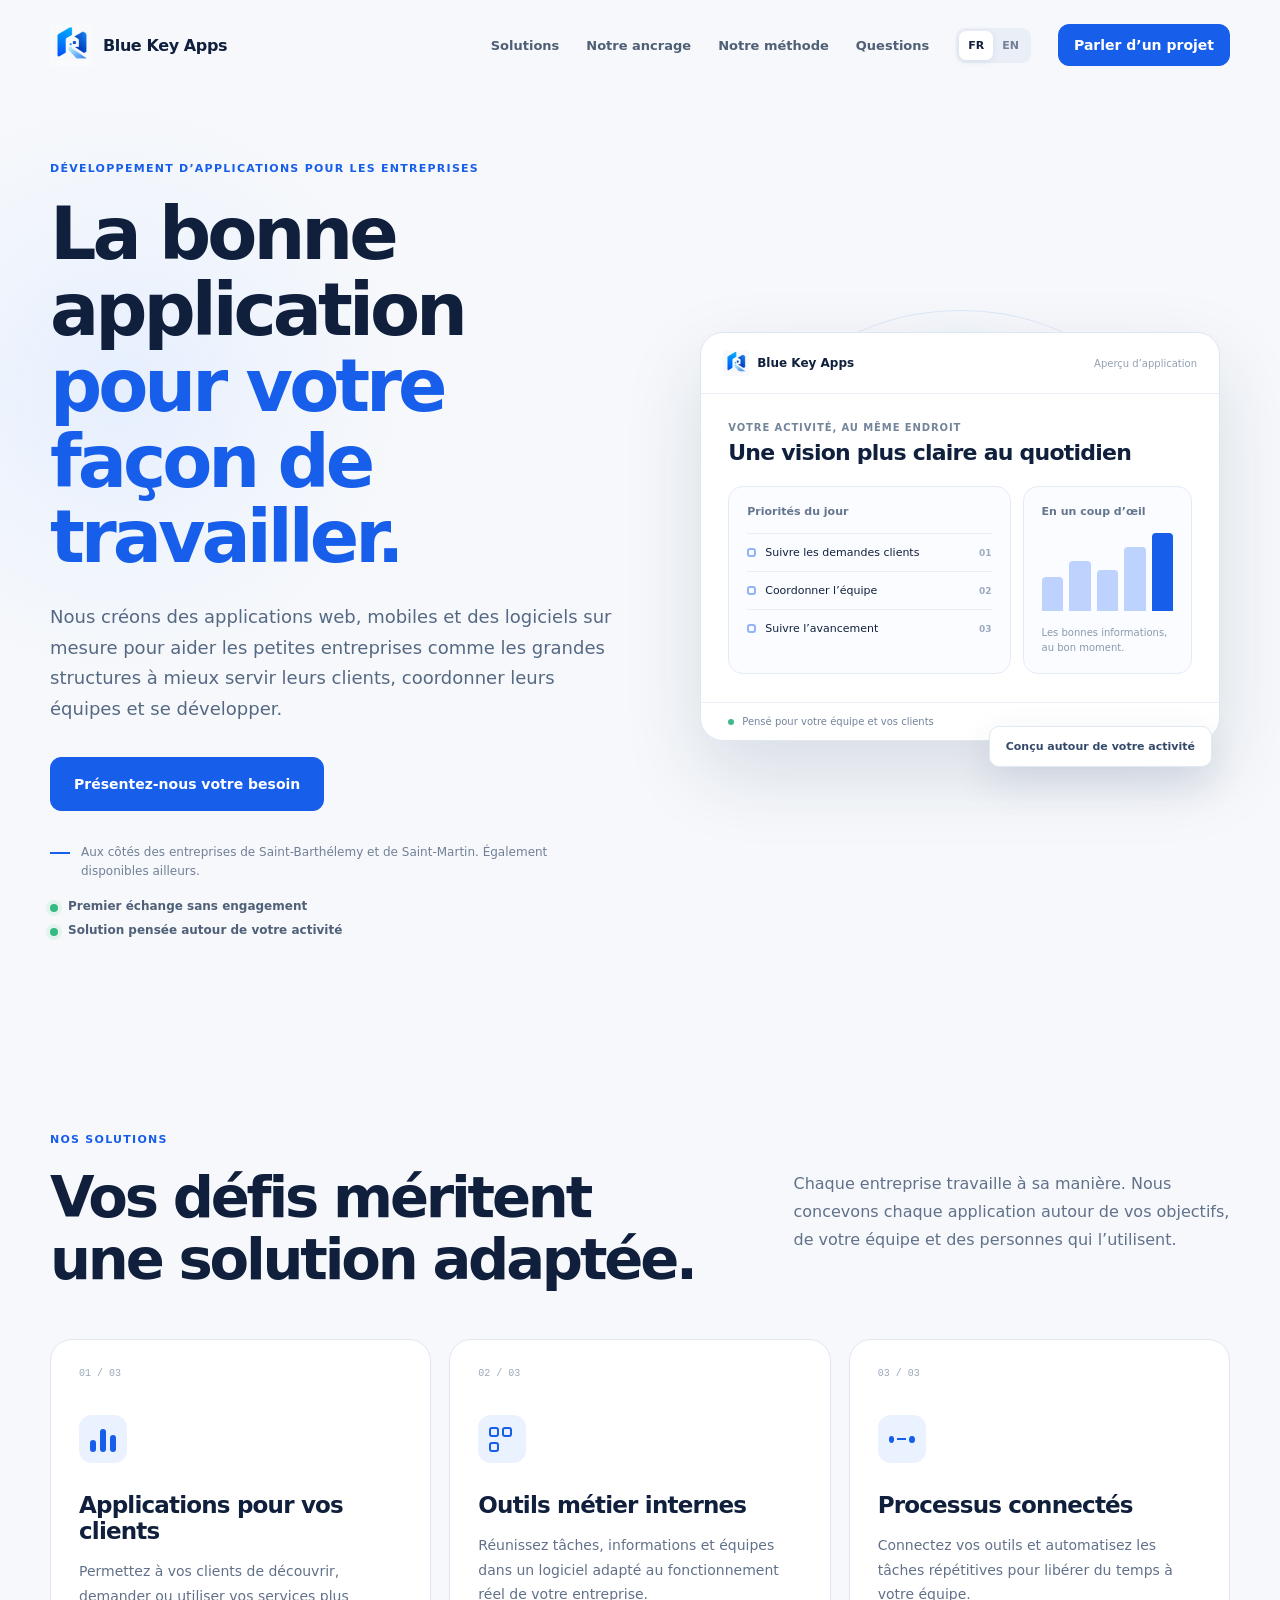
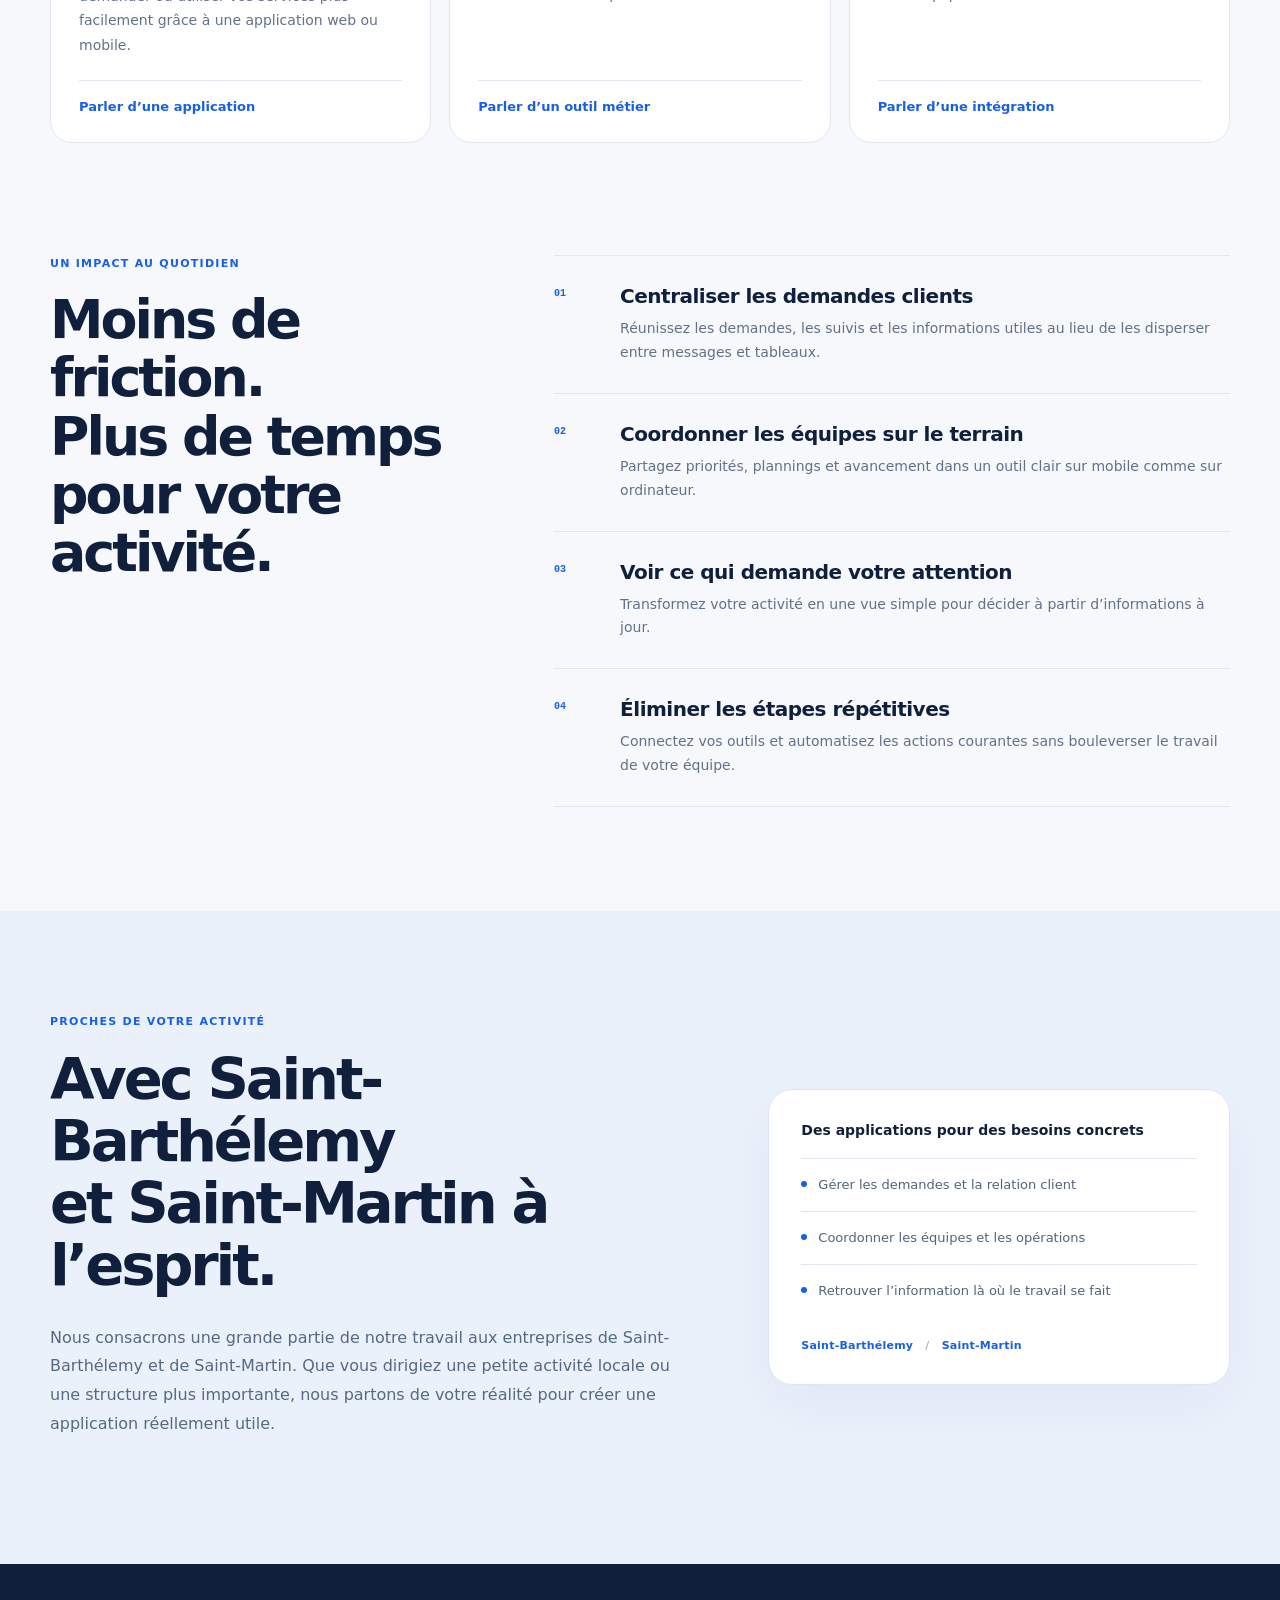
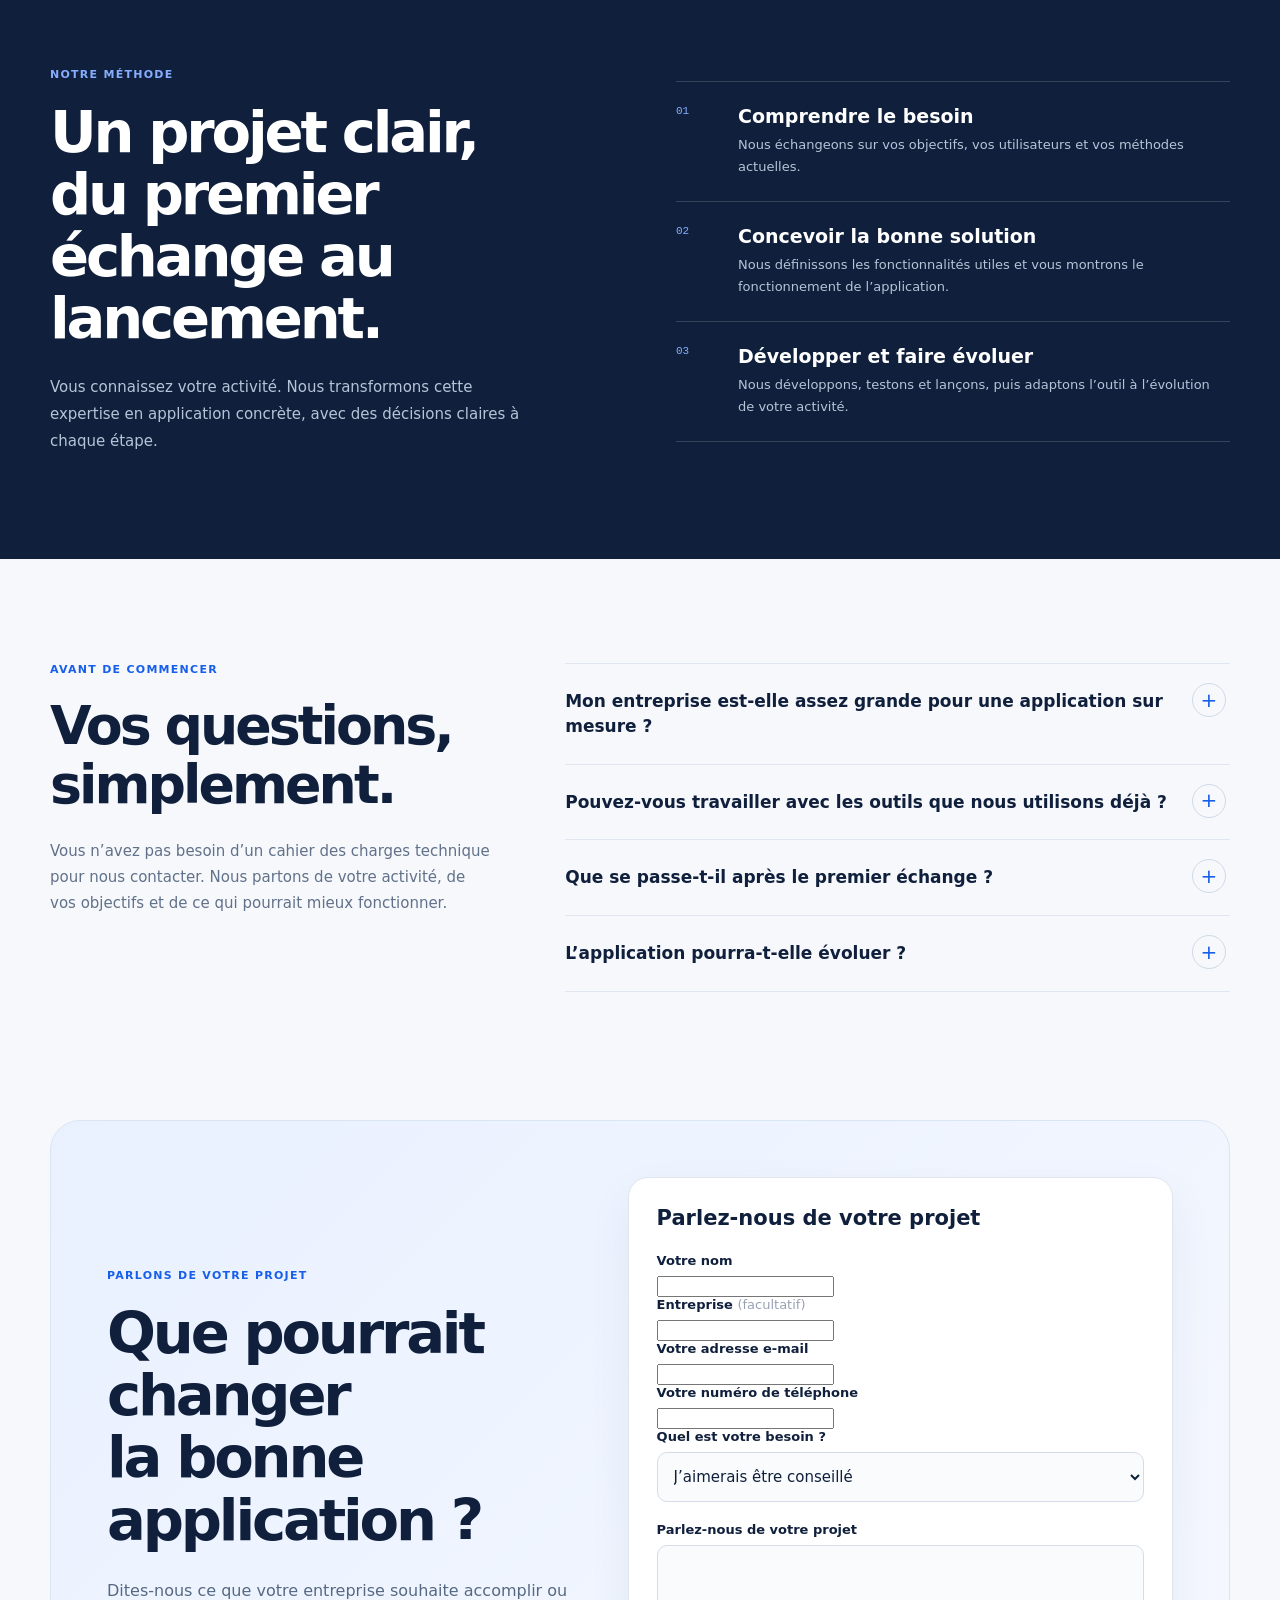
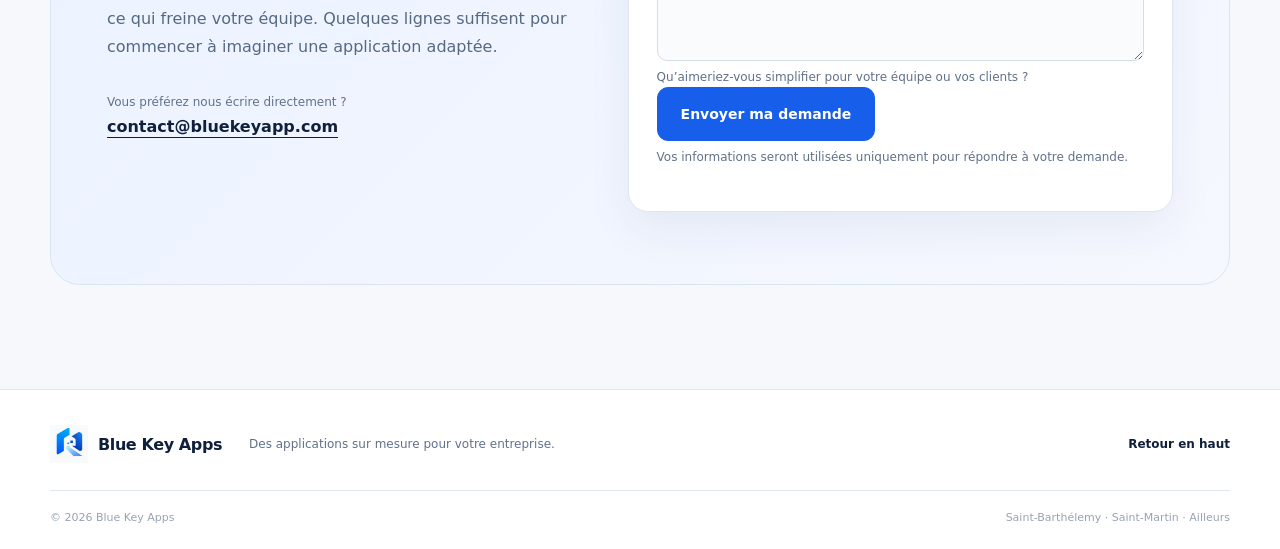
==== commit e96f0a7d: "Update print statement from 'Hello' to 'Goodbye'" ====
--- a/index.html
+++ b/index.html
@@ -1,6 +1,4 @@
-<!doctype html>
-<html lang="fr">
-<head>
+<html lang="fr" class="js"><head>
   <meta charset="utf-8">
   <meta name="viewport" content="width=device-width, initial-scale=1">
   <meta name="theme-color" content="#f6f8fb">
@@ -16,18 +14,17 @@
   <meta property="og:url" content="https://bluekeyapp.com/">
 </head>
 <body>
-  <a class="skip-link" href="#main" data-en="Skip to content">Aller au contenu</a>
+  <a class="skip-link" href="#main" data-en="Skip to content" data-fr="Aller au contenu">Aller au contenu</a>
   <header class="site-header" id="top">
     <div class="container header-inner">
-      <a class="brand" href="./" aria-label="Blue Key Apps — Accueil" data-en-label="Blue Key Apps — Home"><img src="assets/blue-key-mark.png" alt="" width="43" height="43"><span>Blue Key Apps</span></a>
-      <button class="menu-toggle" type="button" aria-expanded="false" aria-controls="navigation"><span data-menu-text data-en="Menu">Menu</span></button>
-      <nav id="navigation" aria-label="Navigation principale" data-en-label="Main navigation">
-        <a href="#solutions" data-en="Solutions">Solutions</a>
-        <a href="#territoires" data-en="Our focus">Notre ancrage</a>
-        <a href="#approche" data-en="How we work">Notre méthode</a>
-        <a href="#questions" data-en="Questions">Questions</a>
-        <div class="languages" role="group" aria-label="Langue" data-en-label="Language"><button type="button" data-lang="fr" aria-label="Français" aria-pressed="true">FR</button><button type="button" data-lang="en" aria-label="English" aria-pressed="false">EN</button></div>
-        <a class="button button-small" href="#contact" data-en="Discuss a project">Parler d’un projet</a>
+      <a class="brand" href="./" aria-label="Blue Key Apps — Accueil" data-en-label="Blue Key Apps — Home" data-fr-label="Blue Key Apps — Accueil"><img src="assets/blue-key-mark.png" alt="" width="43" height="43"><span>Blue Key Apps</span></a>
+      <nav id="navigation" aria-label="Navigation principale" data-en-label="Main navigation" data-fr-label="Navigation principale">
+        <a href="#solutions" data-en="Solutions" data-fr="Solutions">Solutions</a>
+        <a href="#territoires" data-en="Our focus" data-fr="Notre ancrage">Notre ancrage</a>
+        <a href="#approche" data-en="How we work" data-fr="Notre méthode">Notre méthode</a>
+        <a href="#questions" data-en="Questions" data-fr="Questions">Questions</a>
+        <div class="languages" role="group" aria-label="Langue" data-en-label="Language" data-fr-label="Langue"><button type="button" data-lang="fr" aria-label="Français" aria-pressed="true">FR</button><button type="button" data-lang="en" aria-label="English" aria-pressed="false">EN</button></div>
+        <a class="button button-small" href="#contact" data-en="Discuss a project" data-fr="Parler d’un projet">Parler d’un projet</a>
       </nav>
     </div>
   </header>
@@ -35,73 +32,73 @@
   <main id="main">
     <section class="hero container" aria-labelledby="hero-title">
       <div class="hero-copy">
-        <p class="eyebrow" data-en="Custom software development for businesses">Développement d’applications pour les entreprises</p>
-        <h1 id="hero-title"><span data-en="The right application">La bonne application</span><br><span class="accent-text" data-en="for the way you work.">pour votre façon de travailler.</span></h1>
-        <p class="hero-intro" data-en="We build web apps, mobile apps and custom software that help small businesses and larger organisations serve customers, coordinate teams and grow with confidence.">Nous créons des applications web, mobiles et des logiciels sur mesure pour aider les petites entreprises comme les grandes structures à mieux servir leurs clients, coordonner leurs équipes et se développer.</p>
-        <div class="hero-actions"><a class="button" href="#contact" data-en="Tell us what you need">Présentez-nous votre besoin</a></div>
-        <p class="hero-location"><span class="location-line" aria-hidden="true"></span><span data-en="Focused on businesses in Saint Barthélemy and Saint Martin. Available beyond the islands.">Aux côtés des entreprises de Saint-Barthélemy et de Saint-Martin. Également disponibles ailleurs.</span></p>
-        <ul class="hero-assurances" aria-label="Nos engagements" data-en-label="Our commitments"><li data-en="A first conversation with no commitment">Premier échange sans engagement</li><li data-en="A solution designed around your business">Solution pensée autour de votre activité</li></ul>
+        <p class="eyebrow" data-en="Custom software development for businesses" data-fr="Développement d’applications pour les entreprises">Développement d’applications pour les entreprises</p>
+        <h1 id="hero-title"><span data-en="The right application" data-fr="La bonne application">La bonne application</span><br><span class="accent-text" data-en="for the way you work." data-fr="pour votre façon de travailler.">pour votre façon de travailler.</span></h1>
+        <p class="hero-intro" data-en="We build web apps, mobile apps and custom software that help small businesses and larger organisations serve customers, coordinate teams and grow with confidence." data-fr="Nous créons des applications web, mobiles et des logiciels sur mesure pour aider les petites entreprises comme les grandes structures à mieux servir leurs clients, coordonner leurs équipes et se développer.">Nous créons des applications web, mobiles et des logiciels sur mesure pour aider les petites entreprises comme les grandes structures à mieux servir leurs clients, coordonner leurs équipes et se développer.</p>
+        <div class="hero-actions"><a class="button" href="#contact" data-en="Tell us what you need" data-fr="Présentez-nous votre besoin">Présentez-nous votre besoin</a></div>
+        <p class="hero-location"><span class="location-line" aria-hidden="true"></span><span data-en="Focused on businesses in Saint Barthélemy and Saint Martin. Available beyond the islands." data-fr="Aux côtés des entreprises de Saint-Barthélemy et de Saint-Martin. Également disponibles ailleurs.">Aux côtés des entreprises de Saint-Barthélemy et de Saint-Martin. Également disponibles ailleurs.</span></p>
+        <ul class="hero-assurances" aria-label="Nos engagements" data-en-label="Our commitments" data-fr-label="Nos engagements"><li data-en="A first conversation with no commitment" data-fr="Premier échange sans engagement">Premier échange sans engagement</li><li data-en="A solution designed around your business" data-fr="Solution pensée autour de votre activité">Solution pensée autour de votre activité</li></ul>
       </div>
-      <div class="hero-visual" aria-label="Exemple illustratif d’une application métier" data-en-label="Illustrative business application preview">
+      <div class="hero-visual" aria-label="Exemple illustratif d’une application métier" data-en-label="Illustrative business application preview" data-fr-label="Exemple illustratif d’une application métier">
         <div class="visual-orbit" aria-hidden="true"></div>
         <div class="workspace-card">
-          <div class="workspace-top"><div class="mini-brand"><img src="assets/blue-key-mark.png" alt=""><span>Blue Key Apps</span></div><span class="workspace-label" data-en="Application preview">Aperçu d’application</span></div>
+          <div class="workspace-top"><div class="mini-brand"><img src="assets/blue-key-mark.png" alt=""><span>Blue Key Apps</span></div><span class="workspace-label" data-en="Application preview" data-fr="Aperçu d’application">Aperçu d’application</span></div>
           <div class="workspace-body">
-            <div class="workspace-heading"><span class="workspace-kicker" data-en="Your business, in one place">Votre activité, au même endroit</span><strong data-en="A clearer view of every day">Une vision plus claire au quotidien</strong></div>
+            <div class="workspace-heading"><span class="workspace-kicker" data-en="Your business, in one place" data-fr="Votre activité, au même endroit">Votre activité, au même endroit</span><strong data-en="A clearer view of every day" data-fr="Une vision plus claire au quotidien">Une vision plus claire au quotidien</strong></div>
             <div class="workspace-grid">
-              <div class="workspace-panel"><span class="panel-title" data-en="Today’s priorities">Priorités du jour</span><div class="task-row"><i></i><span data-en="Follow up with customers">Suivre les demandes clients</span><b>01</b></div><div class="task-row"><i></i><span data-en="Coordinate the team">Coordonner l’équipe</span><b>02</b></div><div class="task-row"><i></i><span data-en="Track progress">Suivre l’avancement</span><b>03</b></div></div>
-              <div class="workspace-side"><span class="panel-title" data-en="At a glance">En un coup d’œil</span><div class="side-bars" aria-hidden="true"><span></span><span></span><span></span><span></span><span></span></div><span class="side-caption" data-en="The information you need, when you need it.">Les bonnes informations, au bon moment.</span></div>
+              <div class="workspace-panel"><span class="panel-title" data-en="Today’s priorities" data-fr="Priorités du jour">Priorités du jour</span><div class="task-row"><i></i><span data-en="Follow up with customers" data-fr="Suivre les demandes clients">Suivre les demandes clients</span><b>01</b></div><div class="task-row"><i></i><span data-en="Coordinate the team" data-fr="Coordonner l’équipe">Coordonner l’équipe</span><b>02</b></div><div class="task-row"><i></i><span data-en="Track progress" data-fr="Suivre l’avancement">Suivre l’avancement</span><b>03</b></div></div>
+              <div class="workspace-side"><span class="panel-title" data-en="At a glance" data-fr="En un coup d’œil">En un coup d’œil</span><div class="side-bars" aria-hidden="true"><span></span><span></span><span></span><span></span><span></span></div><span class="side-caption" data-en="The information you need, when you need it." data-fr="Les bonnes informations, au bon moment.">Les bonnes informations, au bon moment.</span></div>
             </div>
           </div>
-          <div class="workspace-foot"><span class="foot-dot"></span><span data-en="Designed around your team and your customers">Pensé pour votre équipe et vos clients</span></div>
+          <div class="workspace-foot"><span class="foot-dot"></span><span data-en="Designed around your team and your customers" data-fr="Pensé pour votre équipe et vos clients">Pensé pour votre équipe et vos clients</span></div>
         </div>
-        <div class="visual-note" data-en="Built around your business">Conçu autour de votre activité</div>
+        <div class="visual-note" data-en="Built around your business" data-fr="Conçu autour de votre activité">Conçu autour de votre activité</div>
       </div>
     </section>
 
     <section class="section container" id="solutions" aria-labelledby="solutions-title">
-      <div class="section-heading"><div><p class="eyebrow" data-en="What we create">Nos solutions</p><h2 id="solutions-title"><span data-en="Your challenges deserve">Vos défis méritent</span><br><span data-en="a solution that fits.">une solution adaptée.</span></h2></div><p data-en="No two companies operate the same way. We design each application around your goals, your team and the people who use it.">Chaque entreprise travaille à sa manière. Nous concevons chaque application autour de vos objectifs, de votre équipe et des personnes qui l’utilisent.</p></div>
+      <div class="section-heading"><div><p class="eyebrow" data-en="What we create" data-fr="Nos solutions">Nos solutions</p><h2 id="solutions-title"><span data-en="Your challenges deserve" data-fr="Vos défis méritent">Vos défis méritent</span><br><span data-en="a solution that fits." data-fr="une solution adaptée.">une solution adaptée.</span></h2></div><p data-en="No two companies operate the same way. We design each application around your goals, your team and the people who use it." data-fr="Chaque entreprise travaille à sa manière. Nous concevons chaque application autour de vos objectifs, de votre équipe et des personnes qui l’utilisent.">Chaque entreprise travaille à sa manière. Nous concevons chaque application autour de vos objectifs, de votre équipe et des personnes qui l’utilisent.</p></div>
       <div class="service-grid">
-        <article class="service-card"><span class="service-number">01 / 03</span><div class="service-mark" aria-hidden="true"><span></span><span></span><span></span></div><h3 data-en="Customer-facing applications">Applications pour vos clients</h3><p data-en="Give customers an easier way to discover, request or access your services through a web or mobile application.">Permettez à vos clients de découvrir, demander ou utiliser vos services plus facilement grâce à une application web ou mobile.</p><a href="#contact" data-project="application" data-en="Discuss an application">Parler d’une application</a></article>
-        <article class="service-card"><span class="service-number">02 / 03</span><div class="service-mark mark-grid" aria-hidden="true"><span></span><span></span><span></span></div><h3 data-en="Internal business tools">Outils métier internes</h3><p data-en="Bring tasks, information and teams together in software that matches how your company actually operates.">Réunissez tâches, informations et équipes dans un logiciel adapté au fonctionnement réel de votre entreprise.</p><a href="#contact" data-project="software" data-en="Discuss a business tool">Parler d’un outil métier</a></article>
-        <article class="service-card"><span class="service-number">03 / 03</span><div class="service-mark mark-flow" aria-hidden="true"><span></span><span></span><span></span></div><h3 data-en="Connected workflows">Processus connectés</h3><p data-en="Connect your existing tools and automate repetitive steps so your team can focus on more valuable work.">Connectez vos outils et automatisez les tâches répétitives pour libérer du temps à votre équipe.</p><a href="#contact" data-project="automation" data-en="Discuss an integration">Parler d’une intégration</a></article>
+        <article class="service-card"><span class="service-number">01 / 03</span><div class="service-mark" aria-hidden="true"><span></span><span></span><span></span></div><h3 data-en="Customer-facing applications" data-fr="Applications pour vos clients">Applications pour vos clients</h3><p data-en="Give customers an easier way to discover, request or access your services through a web or mobile application." data-fr="Permettez à vos clients de découvrir, demander ou utiliser vos services plus facilement grâce à une application web ou mobile.">Permettez à vos clients de découvrir, demander ou utiliser vos services plus facilement grâce à une application web ou mobile.</p><a href="#contact" data-project="application" data-en="Discuss an application" data-fr="Parler d’une application">Parler d’une application</a></article>
+        <article class="service-card"><span class="service-number">02 / 03</span><div class="service-mark mark-grid" aria-hidden="true"><span></span><span></span><span></span></div><h3 data-en="Internal business tools" data-fr="Outils métier internes">Outils métier internes</h3><p data-en="Bring tasks, information and teams together in software that matches how your company actually operates." data-fr="Réunissez tâches, informations et équipes dans un logiciel adapté au fonctionnement réel de votre entreprise.">Réunissez tâches, informations et équipes dans un logiciel adapté au fonctionnement réel de votre entreprise.</p><a href="#contact" data-project="software" data-en="Discuss a business tool" data-fr="Parler d’un outil métier">Parler d’un outil métier</a></article>
+        <article class="service-card"><span class="service-number">03 / 03</span><div class="service-mark mark-flow" aria-hidden="true"><span></span><span></span><span></span></div><h3 data-en="Connected workflows" data-fr="Processus connectés">Processus connectés</h3><p data-en="Connect your existing tools and automate repetitive steps so your team can focus on more valuable work." data-fr="Connectez vos outils et automatisez les tâches répétitives pour libérer du temps à votre équipe.">Connectez vos outils et automatisez les tâches répétitives pour libérer du temps à votre équipe.</p><a href="#contact" data-project="automation" data-en="Discuss an integration" data-fr="Parler d’une intégration">Parler d’une intégration</a></article>
       </div>
     </section>
 
     <section class="use-cases container" aria-labelledby="use-cases-title">
-      <div class="use-cases-heading"><p class="eyebrow" data-en="Everyday impact">Un impact au quotidien</p><h2 id="use-cases-title"><span data-en="Less friction.">Moins de friction.</span><br><span data-en="More time for your business.">Plus de temps pour votre activité.</span></h2></div>
+      <div class="use-cases-heading"><p class="eyebrow" data-en="Everyday impact" data-fr="Un impact au quotidien">Un impact au quotidien</p><h2 id="use-cases-title"><span data-en="Less friction." data-fr="Moins de friction.">Moins de friction.</span><br><span data-en="More time for your business." data-fr="Plus de temps pour votre activité.">Plus de temps pour votre activité.</span></h2></div>
       <div class="use-case-list">
-        <article><span>01</span><div><h3 data-en="Centralise customer requests">Centraliser les demandes clients</h3><p data-en="Keep requests, follow-ups and useful information together instead of scattering them across messages and spreadsheets.">Réunissez les demandes, les suivis et les informations utiles au lieu de les disperser entre messages et tableaux.</p></div></article>
-        <article><span>02</span><div><h3 data-en="Coordinate teams in the field">Coordonner les équipes sur le terrain</h3><p data-en="Share priorities, schedules and progress in a tool that remains clear on mobile and desktop.">Partagez priorités, plannings et avancement dans un outil clair sur mobile comme sur ordinateur.</p></div></article>
-        <article><span>03</span><div><h3 data-en="See what needs attention">Voir ce qui demande votre attention</h3><p data-en="Turn your activity into a simple overview so decisions are based on current information.">Transformez votre activité en une vue simple pour décider à partir d’informations à jour.</p></div></article>
-        <article><span>04</span><div><h3 data-en="Remove repetitive steps">Éliminer les étapes répétitives</h3><p data-en="Connect existing tools and automate routine actions without disrupting the way your team works.">Connectez vos outils et automatisez les actions courantes sans bouleverser le travail de votre équipe.</p></div></article>
+        <article><span>01</span><div><h3 data-en="Centralise customer requests" data-fr="Centraliser les demandes clients">Centraliser les demandes clients</h3><p data-en="Keep requests, follow-ups and useful information together instead of scattering them across messages and spreadsheets." data-fr="Réunissez les demandes, les suivis et les informations utiles au lieu de les disperser entre messages et tableaux.">Réunissez les demandes, les suivis et les informations utiles au lieu de les disperser entre messages et tableaux.</p></div></article>
+        <article><span>02</span><div><h3 data-en="Coordinate teams in the field" data-fr="Coordonner les équipes sur le terrain">Coordonner les équipes sur le terrain</h3><p data-en="Share priorities, schedules and progress in a tool that remains clear on mobile and desktop." data-fr="Partagez priorités, plannings et avancement dans un outil clair sur mobile comme sur ordinateur.">Partagez priorités, plannings et avancement dans un outil clair sur mobile comme sur ordinateur.</p></div></article>
+        <article><span>03</span><div><h3 data-en="See what needs attention" data-fr="Voir ce qui demande votre attention">Voir ce qui demande votre attention</h3><p data-en="Turn your activity into a simple overview so decisions are based on current information." data-fr="Transformez votre activité en une vue simple pour décider à partir d’informations à jour.">Transformez votre activité en une vue simple pour décider à partir d’informations à jour.</p></div></article>
+        <article><span>04</span><div><h3 data-en="Remove repetitive steps" data-fr="Éliminer les étapes répétitives">Éliminer les étapes répétitives</h3><p data-en="Connect existing tools and automate routine actions without disrupting the way your team works." data-fr="Connectez vos outils et automatisez les actions courantes sans bouleverser le travail de votre équipe.">Connectez vos outils et automatisez les actions courantes sans bouleverser le travail de votre équipe.</p></div></article>
       </div>
     </section>
 
     <section class="region-section" id="territoires" aria-labelledby="region-title"><div class="container region-inner">
-      <div class="region-copy"><p class="eyebrow" data-en="Close to your business">Proches de votre activité</p><h2 id="region-title"><span data-en="Built with Saint Barth">Avec Saint-Barthélemy</span><br><span data-en="and Saint Martin in mind.">et Saint-Martin à l’esprit.</span></h2><p data-en="We focus much of our work on companies in Saint Barthélemy and Saint Martin. Whether you run a small local business or a larger operation, we start by understanding how you work and where an application can make a real difference.">Nous consacrons une grande partie de notre travail aux entreprises de Saint-Barthélemy et de Saint-Martin. Que vous dirigiez une petite activité locale ou une structure plus importante, nous partons de votre réalité pour créer une application réellement utile.</p></div>
-      <div class="region-detail"><p data-en="Applications for real operational needs">Des applications pour des besoins concrets</p><ul><li data-en="Manage requests and customer relationships">Gérer les demandes et la relation client</li><li data-en="Coordinate teams and day-to-day operations">Coordonner les équipes et les opérations</li><li data-en="Make information accessible wherever work happens">Retrouver l’information là où le travail se fait</li></ul><span class="region-names">Saint-Barthélemy <span aria-hidden="true">/</span> Saint-Martin</span></div>
+      <div class="region-copy"><p class="eyebrow" data-en="Close to your business" data-fr="Proches de votre activité">Proches de votre activité</p><h2 id="region-title"><span data-en="Built with Saint Barth" data-fr="Avec Saint-Barthélemy">Avec Saint-Barthélemy</span><br><span data-en="and Saint Martin in mind." data-fr="et Saint-Martin à l’esprit.">et Saint-Martin à l’esprit.</span></h2><p data-en="We focus much of our work on companies in Saint Barthélemy and Saint Martin. Whether you run a small local business or a larger operation, we start by understanding how you work and where an application can make a real difference." data-fr="Nous consacrons une grande partie de notre travail aux entreprises de Saint-Barthélemy et de Saint-Martin. Que vous dirigiez une petite activité locale ou une structure plus importante, nous partons de votre réalité pour créer une application réellement utile.">Nous consacrons une grande partie de notre travail aux entreprises de Saint-Barthélemy et de Saint-Martin. Que vous dirigiez une petite activité locale ou une structure plus importante, nous partons de votre réalité pour créer une application réellement utile.</p></div>
+      <div class="region-detail"><p data-en="Applications for real operational needs" data-fr="Des applications pour des besoins concrets">Des applications pour des besoins concrets</p><ul><li data-en="Manage requests and customer relationships" data-fr="Gérer les demandes et la relation client">Gérer les demandes et la relation client</li><li data-en="Coordinate teams and day-to-day operations" data-fr="Coordonner les équipes et les opérations">Coordonner les équipes et les opérations</li><li data-en="Make information accessible wherever work happens" data-fr="Retrouver l’information là où le travail se fait">Retrouver l’information là où le travail se fait</li></ul><span class="region-names">Saint-Barthélemy <span aria-hidden="true">/</span> Saint-Martin</span></div>
     </div></section>
 
-    <section class="approach" id="approche" aria-labelledby="approach-title"><div class="container approach-inner"><div class="approach-copy"><p class="eyebrow" data-en="How we work">Notre méthode</p><h2 id="approach-title"><span data-en="A clear path from">Un projet clair,</span><br><span data-en="first conversation to launch.">du premier échange au lancement.</span></h2><p data-en="You bring the business knowledge. We turn it into a practical application, with clear decisions at each stage.">Vous connaissez votre activité. Nous transformons cette expertise en application concrète, avec des décisions claires à chaque étape.</p></div><ol class="process-list"><li><span>01</span><div><h3 data-en="Understand the need">Comprendre le besoin</h3><p data-en="We discuss your goals, users and current ways of working.">Nous échangeons sur vos objectifs, vos utilisateurs et vos méthodes actuelles.</p></div></li><li><span>02</span><div><h3 data-en="Design the right solution">Concevoir la bonne solution</h3><p data-en="We define the useful features and show you how the application will work.">Nous définissons les fonctionnalités utiles et vous montrons le fonctionnement de l’application.</p></div></li><li><span>03</span><div><h3 data-en="Build and improve">Développer et faire évoluer</h3><p data-en="We build, test and launch, then adapt as your business evolves.">Nous développons, testons et lançons, puis adaptons l’outil à l’évolution de votre activité.</p></div></li></ol></div></section>
+    <section class="approach" id="approche" aria-labelledby="approach-title"><div class="container approach-inner"><div class="approach-copy"><p class="eyebrow" data-en="How we work" data-fr="Notre méthode">Notre méthode</p><h2 id="approach-title"><span data-en="A clear path from" data-fr="Un projet clair,">Un projet clair,</span><br><span data-en="first conversation to launch." data-fr="du premier échange au lancement.">du premier échange au lancement.</span></h2><p data-en="You bring the business knowledge. We turn it into a practical application, with clear decisions at each stage." data-fr="Vous connaissez votre activité. Nous transformons cette expertise en application concrète, avec des décisions claires à chaque étape.">Vous connaissez votre activité. Nous transformons cette expertise en application concrète, avec des décisions claires à chaque étape.</p></div><ol class="process-list"><li><span>01</span><div><h3 data-en="Understand the need" data-fr="Comprendre le besoin">Comprendre le besoin</h3><p data-en="We discuss your goals, users and current ways of working." data-fr="Nous échangeons sur vos objectifs, vos utilisateurs et vos méthodes actuelles.">Nous échangeons sur vos objectifs, vos utilisateurs et vos méthodes actuelles.</p></div></li><li><span>02</span><div><h3 data-en="Design the right solution" data-fr="Concevoir la bonne solution">Concevoir la bonne solution</h3><p data-en="We define the useful features and show you how the application will work." data-fr="Nous définissons les fonctionnalités utiles et vous montrons le fonctionnement de l’application.">Nous définissons les fonctionnalités utiles et vous montrons le fonctionnement de l’application.</p></div></li><li><span>03</span><div><h3 data-en="Build and improve" data-fr="Développer et faire évoluer">Développer et faire évoluer</h3><p data-en="We build, test and launch, then adapt as your business evolves." data-fr="Nous développons, testons et lançons, puis adaptons l’outil à l’évolution de votre activité.">Nous développons, testons et lançons, puis adaptons l’outil à l’évolution de votre activité.</p></div></li></ol></div></section>
 
     <section class="faq-section container" id="questions" aria-labelledby="faq-title">
-      <div class="faq-heading"><p class="eyebrow" data-en="Before we get started">Avant de commencer</p><h2 id="faq-title" data-en="Your questions, answered clearly.">Vos questions, simplement.</h2><p data-en="You do not need a technical specification to contact us. We start with your business, your goals and what could work better.">Vous n’avez pas besoin d’un cahier des charges technique pour nous contacter. Nous partons de votre activité, de vos objectifs et de ce qui pourrait mieux fonctionner.</p></div>
+      <div class="faq-heading"><p class="eyebrow" data-en="Before we get started" data-fr="Avant de commencer">Avant de commencer</p><h2 id="faq-title" data-en="Your questions, answered clearly." data-fr="Vos questions, simplement.">Vos questions, simplement.</h2><p data-en="You do not need a technical specification to contact us. We start with your business, your goals and what could work better." data-fr="Vous n’avez pas besoin d’un cahier des charges technique pour nous contacter. Nous partons de votre activité, de vos objectifs et de ce qui pourrait mieux fonctionner.">Vous n’avez pas besoin d’un cahier des charges technique pour nous contacter. Nous partons de votre activité, de vos objectifs et de ce qui pourrait mieux fonctionner.</p></div>
       <div class="faq-list">
-        <details><summary data-en="Is my company large enough for a custom application?">Mon entreprise est-elle assez grande pour une application sur mesure ?</summary><p data-en="Yes. A useful application can solve one focused problem for a small team or support a broader operation. We scale the project to the real need.">Oui. Une application utile peut résoudre un problème précis pour une petite équipe ou accompagner une organisation plus large. Nous adaptons le projet au besoin réel.</p></details>
-        <details><summary data-en="Can you work with the tools we already use?">Pouvez-vous travailler avec les outils que nous utilisons déjà ?</summary><p data-en="Often, yes. We first identify what should remain, what can be connected and what would benefit from a simpler custom interface.">Souvent, oui. Nous identifions d’abord ce qui doit rester, ce qui peut être connecté et ce qui gagnerait à être simplifié dans une interface sur mesure.</p></details>
-        <details><summary data-en="What happens after the first conversation?">Que se passe-t-il après le premier échange ?</summary><p data-en="We clarify the objective, the people who will use the application and the essential first version. You receive a clear direction before development begins.">Nous clarifions l’objectif, les personnes qui utiliseront l’application et l’essentiel de la première version. Vous disposez d’une direction claire avant le développement.</p></details>
-        <details><summary data-en="Will the application be able to evolve?">L’application pourra-t-elle évoluer ?</summary><p data-en="Yes. We design a solid first version, then improve it as your team, priorities and business evolve.">Oui. Nous concevons une première version solide, puis nous la faisons évoluer avec votre équipe, vos priorités et votre activité.</p></details>
+        <details><summary data-en="Is my company large enough for a custom application?" data-fr="Mon entreprise est-elle assez grande pour une application sur mesure ?">Mon entreprise est-elle assez grande pour une application sur mesure ?</summary><p data-en="Yes. A useful application can solve one focused problem for a small team or support a broader operation. We scale the project to the real need." data-fr="Oui. Une application utile peut résoudre un problème précis pour une petite équipe ou accompagner une organisation plus large. Nous adaptons le projet au besoin réel.">Oui. Une application utile peut résoudre un problème précis pour une petite équipe ou accompagner une organisation plus large. Nous adaptons le projet au besoin réel.</p></details>
+        <details><summary data-en="Can you work with the tools we already use?" data-fr="Pouvez-vous travailler avec les outils que nous utilisons déjà ?">Pouvez-vous travailler avec les outils que nous utilisons déjà ?</summary><p data-en="Often, yes. We first identify what should remain, what can be connected and what would benefit from a simpler custom interface." data-fr="Souvent, oui. Nous identifions d’abord ce qui doit rester, ce qui peut être connecté et ce qui gagnerait à être simplifié dans une interface sur mesure.">Souvent, oui. Nous identifions d’abord ce qui doit rester, ce qui peut être connecté et ce qui gagnerait à être simplifié dans une interface sur mesure.</p></details>
+        <details><summary data-en="What happens after the first conversation?" data-fr="Que se passe-t-il après le premier échange ?">Que se passe-t-il après le premier échange ?</summary><p data-en="We clarify the objective, the people who will use the application and the essential first version. You receive a clear direction before development begins." data-fr="Nous clarifions l’objectif, les personnes qui utiliseront l’application et l’essentiel de la première version. Vous disposez d’une direction claire avant le développement.">Nous clarifions l’objectif, les personnes qui utiliseront l’application et l’essentiel de la première version. Vous disposez d’une direction claire avant le développement.</p></details>
+        <details><summary data-en="Will the application be able to evolve?" data-fr="L’application pourra-t-elle évoluer ?">L’application pourra-t-elle évoluer ?</summary><p data-en="Yes. We design a solid first version, then improve it as your team, priorities and business evolve." data-fr="Oui. Nous concevons une première version solide, puis nous la faisons évoluer avec votre équipe, vos priorités et votre activité.">Oui. Nous concevons une première version solide, puis nous la faisons évoluer avec votre équipe, vos priorités et votre activité.</p></details>
       </div>
     </section>
 
     <section class="contact-section container" id="contact" aria-labelledby="contact-title"><div class="contact-panel">
-      <div class="contact-copy"><p class="eyebrow" data-en="Let’s talk about your project">Parlons de votre projet</p><h2 id="contact-title"><span data-en="What could the right">Que pourrait changer</span><br><span data-en="application change for you?">la bonne application ?</span></h2><p data-en="Tell us what your company wants to achieve or what slows your team down. A few lines are enough to start a conversation about an application built for you.">Dites-nous ce que votre entreprise souhaite accomplir ou ce qui freine votre équipe. Quelques lignes suffisent pour commencer à imaginer une application adaptée.</p><div class="contact-direct"><span data-en="Prefer to write directly?">Vous préférez nous écrire directement ?</span><a class="email-link" href="mailto:contact@bluekeyapp.com">contact@bluekeyapp.com</a><button class="copy-email" id="copy-email" type="button" hidden data-en="Copy address">Copier l’adresse</button><span id="email-copy-status" role="status" aria-live="polite"></span></div></div>
-      <div class="project-composer" id="project-composer" hidden><h3 data-en="Start with your idea">Commençons par votre idée</h3><label for="project-type" data-en="What would you like to build?">Quel est votre besoin ?</label><select id="project-type"><option value="unsure" data-en="I would like some guidance">J’aimerais être conseillé</option><option value="application" data-en="A web or mobile application">Une application web ou mobile</option><option value="software" data-en="Custom business software">Un logiciel métier sur mesure</option><option value="automation" data-en="An integration or automation">Une intégration ou automatisation</option></select><label for="project-message"><span data-en="Tell us a little about your business">Parlez-nous un peu de votre activité</span> <span class="optional-label" data-en="(optional)">(facultatif)</span></label><textarea id="project-message" rows="4" maxlength="1200" aria-describedby="project-hint"></textarea><p class="field-hint" id="project-hint" data-en="What would you like to make easier for your team or customers?">Qu’aimeriez-vous simplifier pour votre équipe ou vos clients ?</p><div class="composer-actions"><a class="button" id="draft-email" href="mailto:contact@bluekeyapp.com" data-en="Prepare my email">Préparer mon e-mail</a><button class="button button-secondary" id="copy-message" type="button" data-en="Copy the message">Copier le message</button></div><p class="composer-note" data-en="Your email app opens a draft for you to review and send.">Votre messagerie ouvre un brouillon que vous pourrez relire et envoyer.</p></div>
-      <div class="contact-feedback"><p id="contact-status" role="status" aria-live="polite"></p><div id="copy-fallback" hidden><label for="copy-fallback-text" data-en="Copy this text manually">Copiez ce texte manuellement</label><textarea id="copy-fallback-text" readonly></textarea></div></div>
+      <div class="contact-copy"><p class="eyebrow" data-en="Let’s talk about your project" data-fr="Parlons de votre projet">Parlons de votre projet</p><h2 id="contact-title"><span data-en="What could the right" data-fr="Que pourrait changer">Que pourrait changer</span><br><span data-en="application change for you?" data-fr="la bonne application ?">la bonne application ?</span></h2><p data-en="Tell us what your company wants to achieve or what slows your team down. A few lines are enough to start a conversation about an application built for you." data-fr="Dites-nous ce que votre entreprise souhaite accomplir ou ce qui freine votre équipe. Quelques lignes suffisent pour commencer à imaginer une application adaptée.">Dites-nous ce que votre entreprise souhaite accomplir ou ce qui freine votre équipe. Quelques lignes suffisent pour commencer à imaginer une application adaptée.</p><div class="contact-direct"><span data-en="Prefer to write directly?" data-fr="Vous préférez nous écrire directement ?">Vous préférez nous écrire directement ?</span><a class="email-link" href="mailto:contact@bluekeyapp.com">contact@bluekeyapp.com</a></div></div>
+      <form class="project-composer" id="contact-form" action="https://formspree.io/f/myeznvdq" method="POST"><h3 data-en="Tell us about your project" data-fr="Parlez-nous de votre projet">Parlez-nous de votre projet</h3><input type="hidden" name="_subject"><div class="form-fields"><div><label for="contact-name" data-en="Your name" data-fr="Votre nom">Votre nom</label><input id="contact-name" name="name" type="text" autocomplete="name" required=""></div><div><label for="contact-company"><span data-en="Company" data-fr="Entreprise">Entreprise</span> <span class="optional-label" data-en="(optional)" data-fr="(facultatif)">(facultatif)</span></label><input id="contact-company" name="company" type="text" autocomplete="organization"></div><div><label for="contact-email" data-en="Your email address" data-fr="Votre adresse e-mail">Votre adresse e-mail</label><input id="contact-email" name="email" type="email" autocomplete="email" required=""></div><div><label for="contact-phone" data-en="Your phone number" data-fr="Votre numéro de téléphone">Votre numéro de téléphone</label><input id="contact-phone" name="phone" type="tel" autocomplete="tel" required=""></div><div class="form-row-full"><label for="project-type" data-en="What would you like to build?" data-fr="Quel est votre besoin ?">Quel est votre besoin ?</label><select id="project-type" name="project_type"><option value="unsure" data-en="I would like some guidance" data-fr="J’aimerais être conseillé">J’aimerais être conseillé</option><option value="application" data-en="A web or mobile application" data-fr="Une application web ou mobile">Une application web ou mobile</option><option value="software" data-en="Custom business software" data-fr="Un logiciel métier sur mesure">Un logiciel métier sur mesure</option><option value="automation" data-en="An integration or automation" data-fr="Une intégration ou automatisation">Une intégration ou automatisation</option></select></div><div class="form-row-full"><label for="project-message" data-en="Tell us about your project" data-fr="Parlez-nous de votre projet">Parlez-nous de votre projet</label><textarea id="project-message" name="message" rows="5" maxlength="1200" required="" aria-describedby="project-hint"></textarea><p class="field-hint" id="project-hint" data-en="What would you like to make easier for your team or customers?" data-fr="Qu’aimeriez-vous simplifier pour votre équipe ou vos clients ?">Qu’aimeriez-vous simplifier pour votre équipe ou vos clients ?</p></div></div><button class="button" type="submit" data-en="Send my request" data-fr="Envoyer ma demande">Envoyer ma demande</button><p class="composer-note" data-en="Your details will only be used to respond to your request." data-fr="Vos informations seront utilisées uniquement pour répondre à votre demande.">Vos informations seront utilisées uniquement pour répondre à votre demande.</p><p class="contact-status" id="contact-status" role="status" aria-live="polite"></p></form>
     </div></section>
   </main>
-  <footer class="site-footer"><div class="container footer-inner"><a class="brand" href="#top" aria-label="Blue Key Apps — Accueil" data-en-label="Blue Key Apps — Home"><img src="assets/blue-key-mark.png" alt="" width="38" height="38"><span>Blue Key Apps</span></a><p data-en="Custom applications for the way your business works.">Des applications sur mesure pour votre entreprise.</p><a class="back-top" href="#top" data-en="Back to top">Retour en haut</a></div><div class="container footer-bottom"><span>© <span id="year"></span> Blue Key Apps</span><span data-en="Saint Barthélemy · Saint Martin · Beyond">Saint-Barthélemy · Saint-Martin · Ailleurs</span></div></footer>
+  <footer class="site-footer"><div class="container footer-inner"><a class="brand" href="#top" aria-label="Blue Key Apps — Accueil" data-en-label="Blue Key Apps — Home" data-fr-label="Blue Key Apps — Accueil"><img src="assets/blue-key-mark.png" alt="" width="38" height="38"><span>Blue Key Apps</span></a><p data-en="Custom applications for the way your business works." data-fr="Des applications sur mesure pour votre entreprise.">Des applications sur mesure pour votre entreprise.</p><a class="back-top" href="#top" data-en="Back to top" data-fr="Retour en haut">Retour en haut</a></div><div class="container footer-bottom"><span>© <span id="year">2026</span> Blue Key Apps</span><span data-en="Saint Barthélemy · Saint Martin · Beyond" data-fr="Saint-Barthélemy · Saint-Martin · Ailleurs">Saint-Barthélemy · Saint-Martin · Ailleurs</span></div></footer>
   <script src="assets/site.js"></script>
-</body>
-</html>
+
+
+</body><div id="codex-browser-sidebar-comments-root" style="position: fixed; inset: 0px; pointer-events: none; z-index: 2147483647;"></div></html>
--- a/assets/styles.css
+++ b/assets/styles.css
@@ -1,12 +1,12 @@
-:root{--ink:#10203c;--muted:#61718a;--blue:#175eea;--blue-dark:#1048bb;--paper:#f6f8fb;--white:#fff;--line:#e0e7f0;--soft:#eaf1ff;--radius:22px;--shadow:0 32px 80px rgba(18,42,80,.13)}
+:root{--ink:#10203c;--muted:#61718a;--blue:#175eea;--blue-dark:#1048bb;--paper:#f6f8fb;--white:#fff;--line:#e0e7f0;--soft:#eaf1ff;--radius:22px;--shadow:0 32px 80px rgba(18,42,80,.13);--section-space:104px;--grid-gap:72px}
 *{box-sizing:border-box}
 html{scroll-behavior:smooth;scroll-padding-top:24px}
-body{margin:0;background:var(--paper);color:var(--ink);font-family:"Segoe UI Variable","Aptos","Segoe UI",system-ui,sans-serif;-webkit-font-smoothing:antialiased}
+body{margin:0;background:var(--paper);color:var(--ink);font-family:"Segoe UI Variable","Aptos","Segoe UI",system-ui,sans-serif;-webkit-font-smoothing:antialiased;text-rendering:optimizeLegibility}
 a{color:inherit;text-decoration:none}
 button,select,textarea{font:inherit}
 .container{width:min(1180px,calc(100% - 48px));margin-inline:auto}
-.skip-link{position:fixed;left:16px;top:-60px;z-index:100;background:var(--ink);color:#fff;padding:12px 16px;border-radius:8px}
-.skip-link:focus{top:16px}
+.skip-link{position:fixed;left:16px;top:16px;z-index:100;clip-path:inset(100%);opacity:0;pointer-events:none;background:var(--ink);color:#fff;padding:12px 16px;border-radius:8px}
+.skip-link:focus-visible{clip-path:none;opacity:1;pointer-events:auto}
 .site-header{padding:16px 0;background:var(--paper)}
 .header-inner{display:flex;align-items:center;justify-content:space-between;min-height:58px}
 .brand{display:inline-flex;align-items:center;gap:10px;white-space:nowrap;font-size:16px;font-weight:750;letter-spacing:-.025em}
@@ -22,9 +22,10 @@
 .button{display:inline-flex;align-items:center;justify-content:center;min-height:54px;border:1px solid var(--blue);border-radius:11px;padding:14px 23px;background:var(--blue);color:#fff;font-weight:700;font-size:14px;text-align:center;cursor:pointer;transition:transform .2s,box-shadow .2s,background .2s}
 .button:hover{transform:translateY(-2px);background:var(--blue-dark);box-shadow:0 12px 28px #175eea2e}
 .button-small{min-height:42px;padding:10px 15px}
-.hero{display:grid;grid-template-columns:1fr .95fr;align-items:center;gap:60px;min-height:640px;padding:75px 0 95px}
+.hero{position:relative;display:grid;grid-template-columns:1fr .95fr;align-items:center;gap:var(--grid-gap);min-height:640px;padding:72px 0 92px}
+.hero:before{content:"";position:absolute;z-index:-1;top:2%;left:-18%;width:560px;height:560px;border-radius:50%;background:radial-gradient(circle,#e6efff 0,rgba(230,239,255,.36) 42%,transparent 72%);pointer-events:none}
 .eyebrow{margin:0 0 21px;color:var(--blue);font-size:11px;font-weight:800;letter-spacing:.115em;text-transform:uppercase}
-.hero h1,.section-heading h2,.region-copy h2,.approach h2,.contact-panel h2{margin:0;font-family:"Segoe UI Variable Display","Aptos Display","Segoe UI",system-ui,sans-serif;font-weight:750;letter-spacing:-.055em}
+.hero h1,.section-heading h2,.region-copy h2,.approach h2,.contact-panel h2{margin:0;font-family:"Segoe UI Variable Display","Aptos Display","Segoe UI",system-ui,sans-serif;font-weight:750;letter-spacing:-.055em;text-wrap:balance}
 .hero h1{font-size:clamp(52px,5.7vw,77px);line-height:1.04}
 .accent-text{color:var(--blue)}
 .hero-intro{max-width:620px;margin:27px 0 0;color:#566983;font-size:18px;line-height:1.7}
@@ -32,7 +33,10 @@
 .text-link{display:inline-flex;align-items:center;min-height:48px;border-bottom:1px solid currentColor;font-size:14px;font-weight:700}
 .hero-location{display:flex;align-items:flex-start;gap:11px;max-width:570px;margin:32px 0 0;color:#718097;font-size:12px;line-height:1.6}
 .location-line{flex:none;width:20px;height:2px;margin-top:9px;background:var(--blue)}
-.hero-visual{position:relative;display:grid;grid-template-rows:auto auto;align-content:center;justify-items:center;min-height:480px;padding:12px 10px}
+.hero-assurances{display:flex;flex-wrap:wrap;gap:10px 22px;list-style:none;margin:18px 0 0;padding:0;color:#4f6078;font-size:12px;font-weight:650}
+.hero-assurances li{position:relative;padding-left:18px}
+.hero-assurances li:before{content:"";position:absolute;left:0;top:5px;width:8px;height:8px;border-radius:50%;background:#37b982;box-shadow:0 0 0 4px #37b98216}
+.hero-visual{position:relative;display:grid;grid-template-rows:auto auto;align-content:center;justify-items:center;width:100%;min-height:480px;padding:12px 10px}
 .visual-orbit{position:absolute;width:78%;height:72%;border:1px solid #dce8fa;border-radius:50%;background:radial-gradient(circle,#dce9ff 0,transparent 64%)}
 .workspace-card{position:relative;width:min(100%,520px);border:1px solid #dfe7f2;border-radius:23px;background:#fff;box-shadow:var(--shadow);overflow:hidden}
 .workspace-top{display:flex;align-items:center;justify-content:space-between;gap:10px;padding:17px 22px;border-bottom:1px solid #eaf0f5}
@@ -56,18 +60,12 @@
 .workspace-foot{display:flex;align-items:center;gap:8px;padding:13px 27px;border-top:1px solid #eaf0f5;color:#74849b;font-size:10px}
 .foot-dot{width:6px;height:6px;border-radius:50%;background:#40b98a}
 .visual-note{position:relative;z-index:1;justify-self:end;max-width:calc(100% - 24px);margin:-15px 8px 0 0;padding:13px 16px;border:1px solid #e1e8f1;border-radius:10px;background:#fff;box-shadow:0 15px 38px #183b691f;color:#34496a;font-size:11px;font-weight:700}
-.value-strip{border-top:1px solid var(--line);border-bottom:1px solid var(--line);background:#fff}
-.value-inner{display:flex;align-items:center;justify-content:space-between;gap:28px;min-height:76px}
-.value-inner p{margin:0;color:#52627a;font-size:12px;font-weight:650}
-.value-inner div{display:flex;flex-wrap:wrap;gap:26px;color:var(--ink);font-size:11px;font-weight:700}
-.value-inner div span+span{position:relative}
-.value-inner div span+span:before{content:"";position:absolute;left:-14px;top:4px;width:3px;height:3px;border-radius:50%;background:var(--blue)}
-.section{padding:115px 0}
-.section-heading{display:grid;grid-template-columns:1fr .65fr;align-items:end;gap:90px;margin-bottom:48px}
+.section{padding:var(--section-space) 0}
+.section-heading{display:grid;grid-template-columns:1fr .65fr;align-items:center;gap:var(--grid-gap);margin-bottom:48px}
 .section-heading h2,.region-copy h2,.approach h2,.contact-panel h2{font-size:clamp(40px,4.5vw,61px);line-height:1.08}
 .section-heading>p{margin:0;color:var(--muted);font-size:16px;line-height:1.75}
-.service-grid{display:grid;grid-template-columns:repeat(3,1fr);gap:17px}
-.service-card{display:flex;flex-direction:column;min-height:360px;padding:28px;border:1px solid var(--line);border-radius:var(--radius);background:#fff;transition:transform .2s,box-shadow .2s}
+.service-grid{display:grid;grid-template-columns:repeat(3,minmax(0,1fr));align-items:stretch;gap:18px}
+.service-card{display:flex;flex-direction:column;height:100%;min-height:360px;padding:28px;border:1px solid var(--line);border-radius:var(--radius);background:#fff;transition:transform .2s,box-shadow .2s}
 .service-card:hover{transform:translateY(-4px);box-shadow:0 20px 48px #11284d12}
 .service-number{color:#9aa8bb;font-family:ui-monospace,monospace;font-size:10px}
 .service-mark{display:flex;align-items:flex-end;gap:4px;width:48px;height:48px;margin:36px 0 29px;padding:11px;border-radius:13px;background:var(--soft)}
@@ -82,18 +80,26 @@
 .service-card p{margin:0 0 23px;color:var(--muted);font-size:14px;line-height:1.75}
 .service-card a{display:block;margin-top:auto;padding-top:18px;border-top:1px solid var(--line);color:var(--blue);font-size:13px;font-weight:750}
 .service-card a:hover{text-decoration:underline;text-underline-offset:4px}
-.region-section{padding:105px 0;background:#eaf1fb}
-.region-inner{display:grid;grid-template-columns:1.05fr .75fr;align-items:center;gap:100px}
+.use-cases{display:grid;grid-template-columns:.78fr 1.22fr;align-items:start;gap:var(--grid-gap);padding:8px 0 var(--section-space)}
+.use-cases-heading{position:static;align-self:start;padding-top:2px}
+.use-cases-heading h2,.faq-heading h2{margin:0;font-family:"Segoe UI Variable Display","Aptos Display","Segoe UI",system-ui,sans-serif;font-size:clamp(39px,4.2vw,58px);font-weight:750;letter-spacing:-.055em;line-height:1.08}
+.use-case-list{border-top:1px solid var(--line)}
+.use-case-list article{display:grid;grid-template-columns:48px 1fr;gap:18px;padding:28px 0;border-bottom:1px solid var(--line)}
+.use-case-list article>span{padding-top:4px;color:var(--blue);font-family:ui-monospace,monospace;font-size:10px;font-weight:700}
+.use-case-list h3{margin:0 0 9px;font-size:20px;letter-spacing:-.025em}
+.use-case-list p{max-width:620px;margin:0;color:var(--muted);font-size:14px;line-height:1.7}
+.region-section{padding:var(--section-space) 0;background:#eaf1fb}
+.region-inner{display:grid;grid-template-columns:1.05fr .75fr;align-items:center;gap:var(--grid-gap)}
 .region-copy>p:not(.eyebrow){max-width:620px;margin:26px 0 21px;color:#566983;font-size:16px;line-height:1.8}
-.region-detail{padding:32px;border:1px solid #dce6f4;border-radius:24px;background:#fff;box-shadow:0 22px 54px #1937610b}
+.region-detail{justify-self:end;width:100%;max-width:470px;padding:32px;border:1px solid #dce6f4;border-radius:24px;background:#fff;box-shadow:0 22px 54px #1937610b}
 .region-detail>p{margin:0 0 20px;font-size:14px;font-weight:750}
 .region-detail ul{list-style:none;margin:0;padding:0}
 .region-detail li{padding:16px 0;border-top:1px solid var(--line);color:#52637c;font-size:13px;line-height:1.55}
 .region-detail li:before{content:"";display:inline-block;width:6px;height:6px;margin:0 11px 2px 0;border-radius:50%;background:var(--blue)}
 .region-names{display:block;margin-top:22px;color:var(--blue);font-size:11px;font-weight:750;letter-spacing:.02em}
 .region-names span{padding:0 8px;color:#a3b6d4}
-.approach{padding:105px 0;background:var(--ink);color:#fff}
-.approach-inner{display:grid;grid-template-columns:1fr 1fr;gap:90px}
+.approach{padding:var(--section-space) 0;background:var(--ink);color:#fff}
+.approach-inner{display:grid;grid-template-columns:1fr 1fr;align-items:center;gap:var(--grid-gap)}
 .approach .eyebrow{color:#86adff}
 .approach-copy>p:last-child{max-width:475px;margin:24px 0 0;color:#b7c4d7;font-size:15px;line-height:1.8}
 .process-list{list-style:none;margin:0;padding:0}
@@ -102,8 +108,17 @@
 .process-list>li>span{color:#86adff;font-family:ui-monospace,monospace;font-size:11px}
 .process-list h3{margin:0 0 7px;font-size:19px}
 .process-list p{margin:0;color:#b7c4d7;font-size:13px;line-height:1.7}
-.contact-section{padding:110px 0}
-.contact-panel{display:grid;grid-template-columns:.92fr 1.08fr;gap:60px;padding:56px;border:1px solid #dae5f4;border-radius:30px;background:linear-gradient(135deg,#e9f1ff,#f6f8ff)}
+.faq-section{display:grid;grid-template-columns:.8fr 1.2fr;align-items:start;gap:var(--grid-gap);padding:var(--section-space) 0 24px}
+.faq-heading>p:last-child{max-width:490px;margin:24px 0 0;color:var(--muted);font-size:15px;line-height:1.75}
+.faq-list{border-top:1px solid var(--line)}
+.faq-list details{border-bottom:1px solid var(--line)}
+.faq-list summary{position:relative;list-style:none;padding:25px 50px 25px 0;font-size:17px;font-weight:750;line-height:1.45;cursor:pointer}
+.faq-list summary::-webkit-details-marker{display:none}
+.faq-list summary:after{content:"+";position:absolute;right:4px;top:19px;display:grid;place-items:center;width:32px;height:32px;border:1px solid #cfdaea;border-radius:50%;color:var(--blue);font-size:20px;font-weight:400;transition:transform .2s,background .2s}
+.faq-list details[open] summary:after{transform:rotate(45deg);background:#e8f0ff}
+.faq-list details p{max-width:650px;margin:-5px 52px 25px 0;color:var(--muted);font-size:14px;line-height:1.75}
+.contact-section{padding:var(--section-space) 0}
+.contact-panel{display:grid;grid-template-columns:.92fr 1.08fr;align-items:center;gap:56px;padding:56px;border:1px solid #dae5f4;border-radius:30px;background:linear-gradient(135deg,#e9f1ff,#f6f8ff)}
 .contact-copy>p:not(.eyebrow){max-width:520px;margin:25px 0;color:#566983;font-size:16px;line-height:1.75}
 .contact-direct{display:flex;flex-direction:column;align-items:flex-start;gap:8px;margin-top:34px}
 .contact-direct>span:first-child{color:var(--muted);font-size:12px}
@@ -134,6 +149,6 @@
 .footer-bottom{display:flex;justify-content:space-between;margin-top:27px;padding-top:20px;border-top:1px solid var(--line);color:#98a2b3;font-size:11px}
 [hidden]{display:none!important}
 :focus-visible{outline:3px solid #175eea66;outline-offset:3px}
-@media(max-width:960px){.header-inner{flex-wrap:wrap}.menu-toggle{display:none;min-height:43px;padding:9px 13px;border:1px solid var(--line);border-radius:9px;background:#fff;font-weight:700}.js .menu-toggle{display:block}.header-inner nav{width:100%;flex-wrap:wrap;padding:14px 0}.js .header-inner nav{display:none}.js .menu-toggle[aria-expanded="true"]+nav{display:flex}.header-inner nav .button{width:100%}.hero{grid-template-columns:1fr;gap:40px;padding-top:55px}.hero-copy{max-width:730px}.hero-visual{min-height:420px}.section-heading,.region-inner,.approach-inner,.contact-panel{grid-template-columns:1fr;gap:40px}.service-grid{grid-template-columns:repeat(2,1fr)}.service-card:last-child{grid-column:1/-1;min-height:300px}.contact-panel{padding:42px}.contact-feedback{grid-column:auto}}
-@media(max-width:620px){.container{width:min(100% - 32px,1180px)}.site-header{padding:10px 0}.brand img{width:40px;height:40px}.brand{font-size:15px}.hero{min-height:auto;padding:50px 0 70px;gap:25px}.hero h1{font-size:clamp(44px,12.8vw,62px)}.hero-intro{font-size:16px}.hero-actions{align-items:stretch;flex-direction:column;gap:8px}.text-link{align-self:center}.hero-location{margin-top:25px}.hero-visual{min-height:355px;padding:12px 0}.workspace-body{padding:19px 17px}.workspace-top{padding:13px 16px}.workspace-heading strong{font-size:17px}.workspace-grid{gap:7px}.workspace-panel,.workspace-side{padding:10px}.task-row{font-size:9px}.workspace-side .panel-title{font-size:9px}.side-caption{font-size:8px}.visual-note{margin-right:6px;font-size:9px}.value-inner{display:block;padding-block:19px}.value-inner div{gap:11px 23px;margin-top:12px}.section{padding:78px 0}.section-heading{display:block;margin-bottom:34px}.section-heading>p{margin-top:24px}.section-heading h2,.region-copy h2,.approach h2,.contact-panel h2{font-size:clamp(36px,9.5vw,45px)}.service-grid{grid-template-columns:1fr}.service-card,.service-card:last-child{grid-column:auto;min-height:330px;padding:25px}.region-section,.approach{padding:78px 0}.region-detail{padding:24px}.contact-section{padding:72px 0}.contact-panel{padding:28px 20px;border-radius:22px;margin-inline:-4px}.composer-actions{flex-direction:column}.footer-inner{flex-wrap:wrap}.footer-inner p{order:3;width:100%}.footer-bottom{gap:10px;flex-wrap:wrap}}
+@media(max-width:960px){:root{--section-space:88px;--grid-gap:40px}.header-inner{flex-wrap:wrap}.menu-toggle{display:none;min-height:43px;padding:9px 13px;border:1px solid var(--line);border-radius:9px;background:#fff;font-weight:700}.js .menu-toggle{display:block}.header-inner nav{width:100%;flex-wrap:wrap;padding:14px 0}.js .header-inner nav{display:none}.js .menu-toggle[aria-expanded="true"]+nav{display:flex}.header-inner nav .button{width:100%}.hero{grid-template-columns:1fr;gap:40px;padding-top:55px}.hero-copy{max-width:730px;margin-inline:auto}.hero-visual{min-height:420px}.section-heading,.region-inner,.approach-inner,.contact-panel,.use-cases,.faq-section{grid-template-columns:1fr;gap:40px}.section-heading>*,.use-cases-heading,.faq-heading{max-width:730px}.use-cases-heading{position:static;padding-top:0}.region-detail{justify-self:stretch;max-width:none}.service-grid{grid-template-columns:repeat(2,minmax(0,1fr))}.service-card:last-child{grid-column:1/-1;min-height:300px}.contact-panel{padding:42px}.contact-feedback{grid-column:auto}}
+@media(max-width:620px){:root{--section-space:76px;--grid-gap:32px}.container{width:min(100% - 32px,1180px)}.site-header{padding:10px 0}.brand img{width:40px;height:40px}.brand{font-size:15px}.hero{min-height:auto;padding:48px 0 68px;gap:28px}.hero-copy{width:100%}.hero h1{font-size:clamp(44px,12.8vw,62px)}.hero-intro{font-size:16px}.hero-actions{align-items:stretch;flex-direction:column;gap:8px}.text-link{align-self:center}.hero-location{margin-top:25px}.hero-assurances{display:block}.hero-assurances li+li{margin-top:10px}.hero-visual{min-height:355px;padding:12px 0}.workspace-body{padding:19px 17px}.workspace-top{padding:13px 16px}.workspace-heading strong{font-size:17px}.workspace-grid{gap:7px}.workspace-panel,.workspace-side{padding:10px}.task-row{font-size:9px}.workspace-side .panel-title{font-size:9px}.side-caption{font-size:8px}.visual-note{margin-right:6px;font-size:9px}.section-heading{display:block;margin-bottom:34px}.section-heading>p{margin-top:24px}.section-heading h2,.region-copy h2,.approach h2,.contact-panel h2,.use-cases-heading h2,.faq-heading h2{font-size:clamp(36px,9.5vw,45px)}.service-grid{grid-template-columns:1fr}.service-card,.service-card:last-child{grid-column:auto;min-height:330px;padding:25px}.use-cases{padding-top:0}.use-case-list article{grid-template-columns:37px 1fr;gap:10px}.region-detail{padding:24px}.faq-section{padding-bottom:10px}.faq-list summary{padding-right:44px;font-size:16px}.faq-list details p{margin-right:30px}.contact-section{padding-top:72px;padding-bottom:72px}.contact-panel{padding:28px 20px;border-radius:22px;margin-inline:-4px}.composer-actions{flex-direction:column}.footer-inner{flex-wrap:wrap}.footer-inner p{order:3;width:100%}.footer-bottom{gap:10px;flex-wrap:wrap}}
 @media(prefers-reduced-motion:reduce){html{scroll-behavior:auto}*{transition:none!important}}
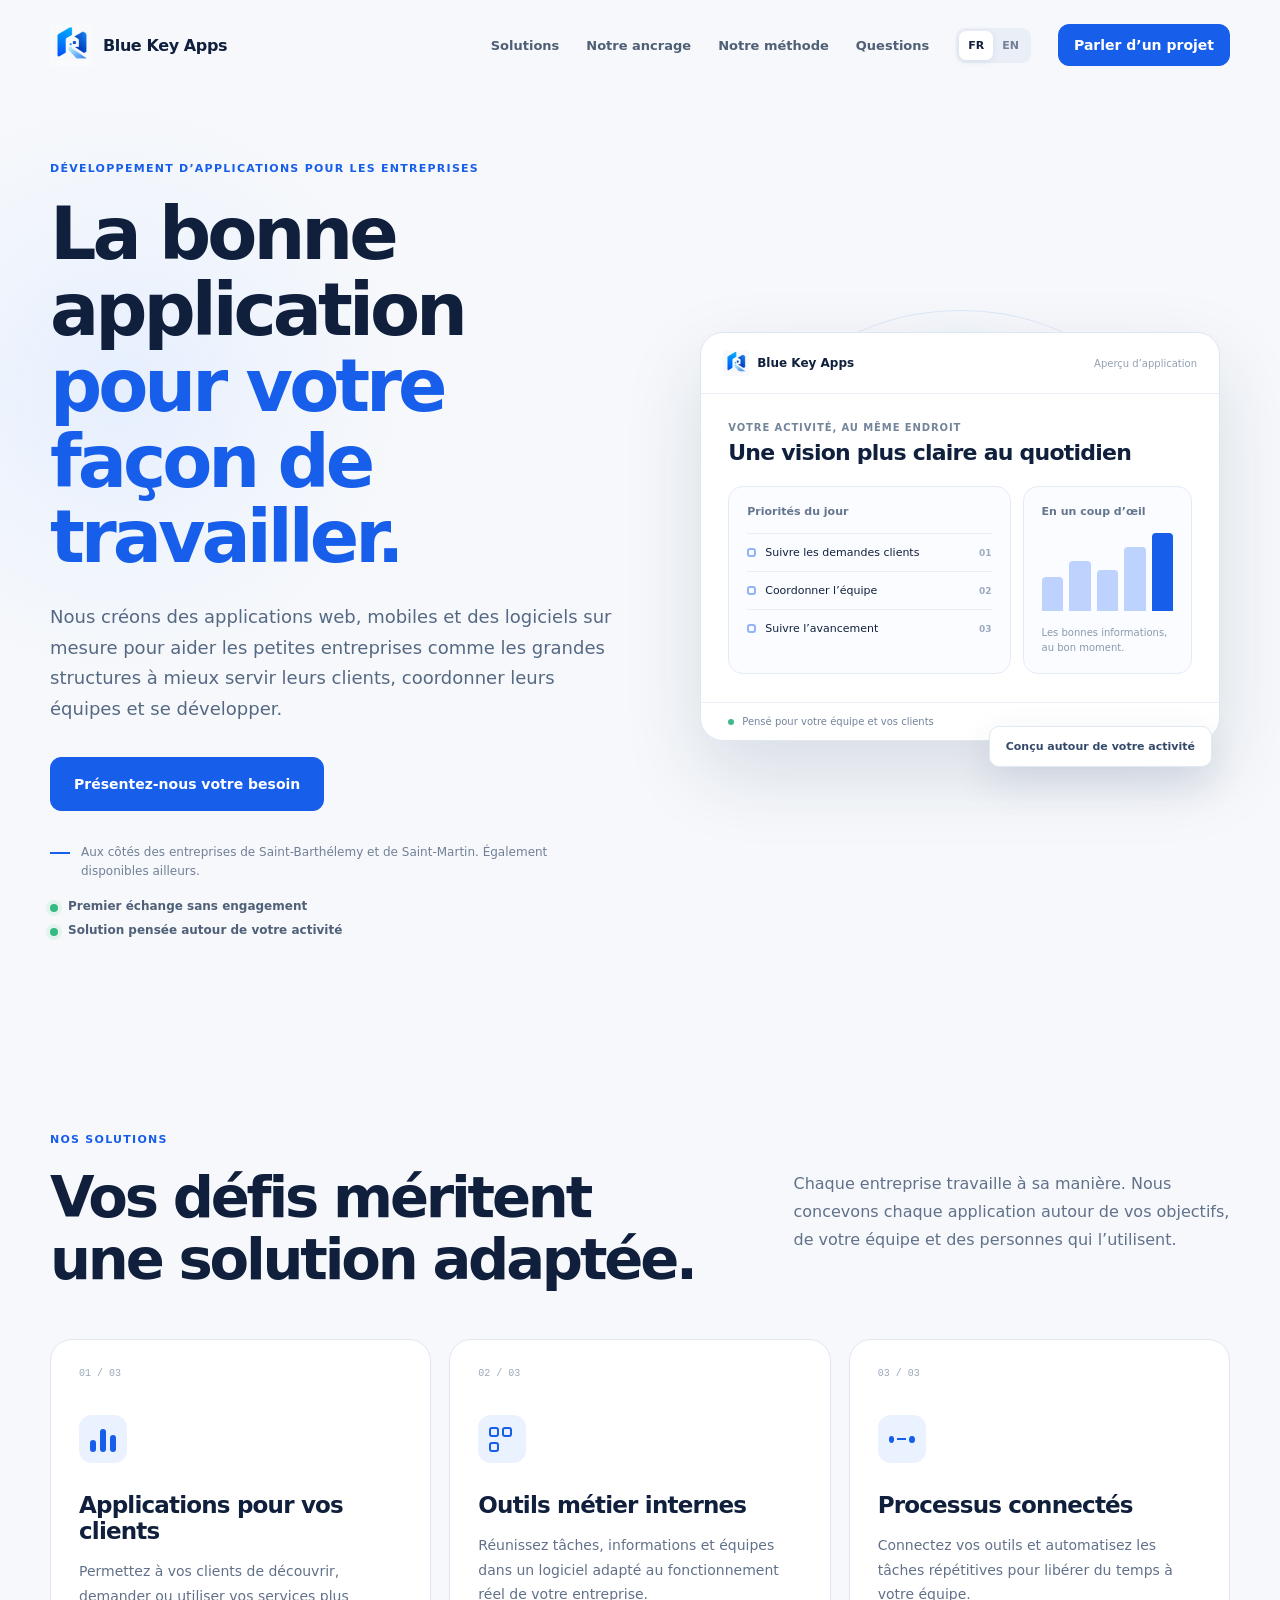
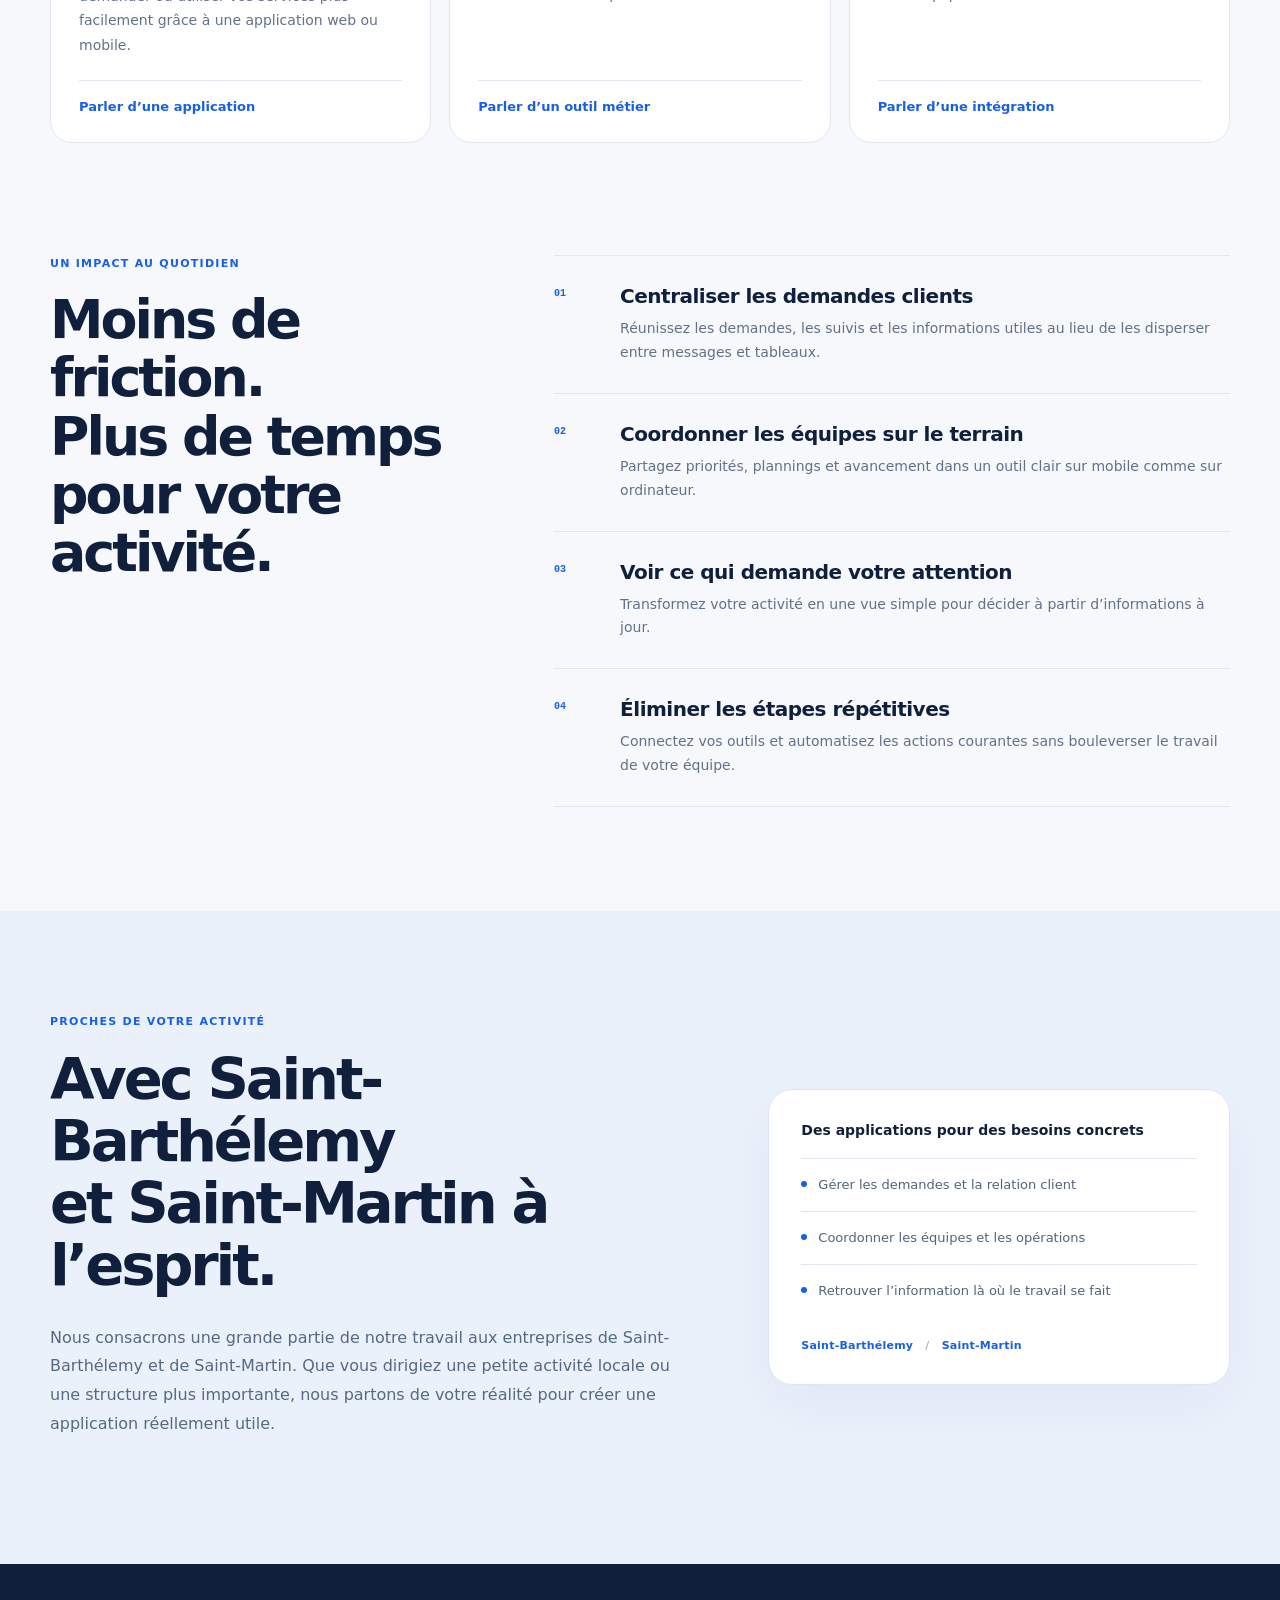
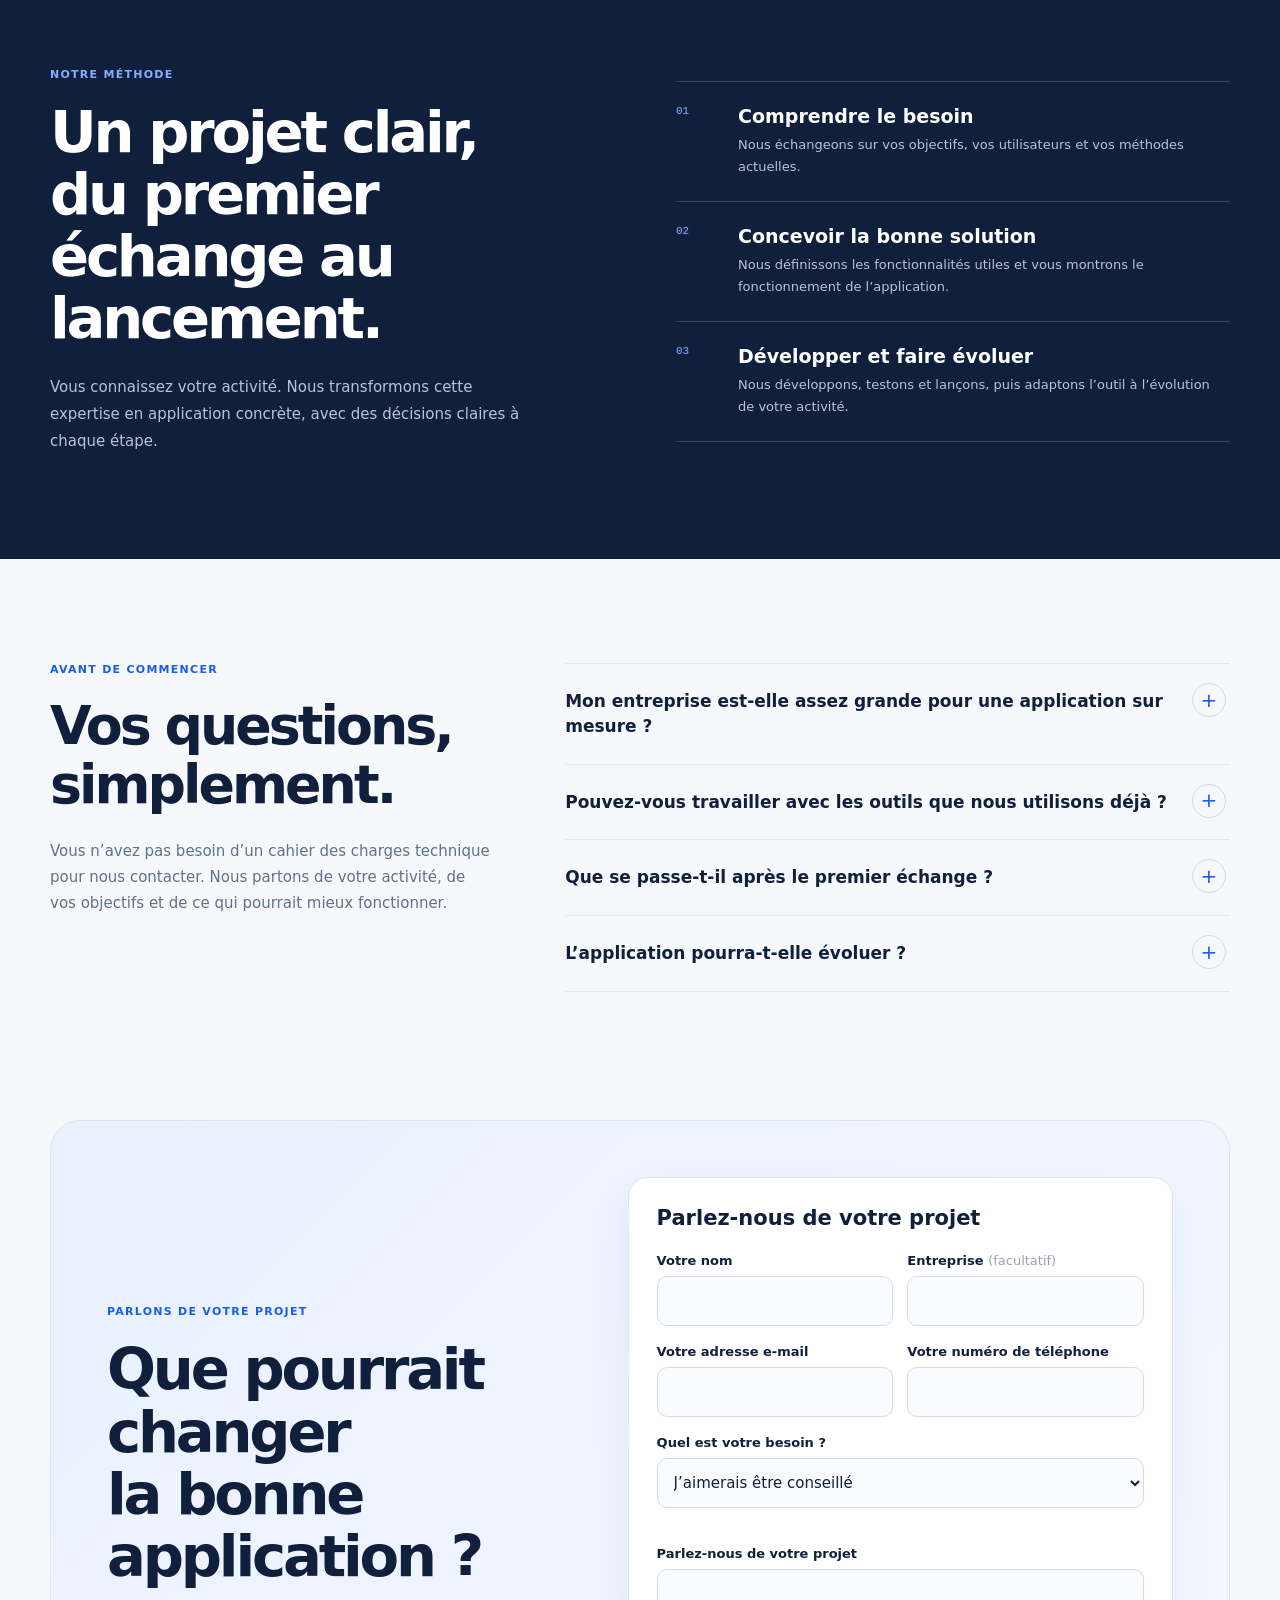
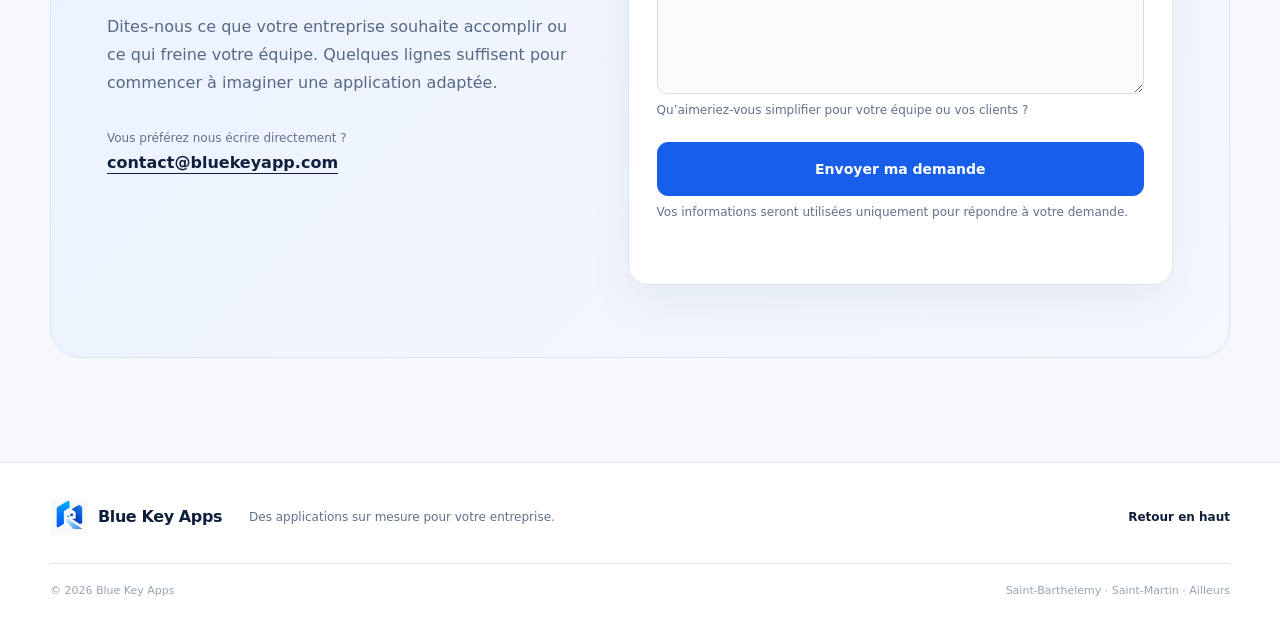
==== commit 7cf7d72b: "Update site titles in French and English" ====
--- a/index.html
+++ b/index.html
@@ -3,7 +3,7 @@
   <meta name="viewport" content="width=device-width, initial-scale=1">
   <meta name="theme-color" content="#f6f8fb">
   <meta name="description" content="Blue Key Apps développe des applications sur mesure pour les petites et grandes entreprises, avec une attention particulière à Saint-Barthélemy et Saint-Martin.">
-  <title>Blue Key Apps — Applications sur mesure pour les entreprises</title>
+  <title>Blue Key Apps - Applications sur mesure pour les entreprises</title>
   <link rel="canonical" href="https://bluekeyapp.com/">
   <link rel="icon" href="assets/blue-key-mark.png" type="image/png">
   <link rel="stylesheet" href="assets/styles.css">
--- a/assets/styles.css
+++ b/assets/styles.css
@@ -1,154 +1,282 @@
-:root{--ink:#10203c;--muted:#61718a;--blue:#175eea;--blue-dark:#1048bb;--paper:#f6f8fb;--white:#fff;--line:#e0e7f0;--soft:#eaf1ff;--radius:22px;--shadow:0 32px 80px rgba(18,42,80,.13);--section-space:104px;--grid-gap:72px}
-*{box-sizing:border-box}
-html{scroll-behavior:smooth;scroll-padding-top:24px}
-body{margin:0;background:var(--paper);color:var(--ink);font-family:"Segoe UI Variable","Aptos","Segoe UI",system-ui,sans-serif;-webkit-font-smoothing:antialiased;text-rendering:optimizeLegibility}
-a{color:inherit;text-decoration:none}
-button,select,textarea{font:inherit}
-.container{width:min(1180px,calc(100% - 48px));margin-inline:auto}
-.skip-link{position:fixed;left:16px;top:16px;z-index:100;clip-path:inset(100%);opacity:0;pointer-events:none;background:var(--ink);color:#fff;padding:12px 16px;border-radius:8px}
-.skip-link:focus-visible{clip-path:none;opacity:1;pointer-events:auto}
-.site-header{padding:16px 0;background:var(--paper)}
-.header-inner{display:flex;align-items:center;justify-content:space-between;min-height:58px}
-.brand{display:inline-flex;align-items:center;gap:10px;white-space:nowrap;font-size:16px;font-weight:750;letter-spacing:-.025em}
-.brand img{width:43px;height:43px;object-fit:contain}
-.menu-toggle{display:none}
-.header-inner nav{display:flex;align-items:center;gap:27px;font-size:13px;font-weight:650}
-.header-inner nav>a:not(.button){color:#4f5f75}
-.header-inner nav>a:not(.button):hover,.text-link:hover,.back-top:hover{color:var(--blue)}
-.languages{display:none;padding:3px;background:#e9eef7;border-radius:9px}
-.js .languages{display:flex}
-.languages button{border:0;background:transparent;color:#718096;border-radius:7px;padding:8px 9px;font-size:11px;font-weight:750;cursor:pointer}
-.languages button[aria-pressed="true"]{background:#fff;color:var(--ink);box-shadow:0 2px 8px #15284a12}
-.button{display:inline-flex;align-items:center;justify-content:center;min-height:54px;border:1px solid var(--blue);border-radius:11px;padding:14px 23px;background:var(--blue);color:#fff;font-weight:700;font-size:14px;text-align:center;cursor:pointer;transition:transform .2s,box-shadow .2s,background .2s}
-.button:hover{transform:translateY(-2px);background:var(--blue-dark);box-shadow:0 12px 28px #175eea2e}
-.button-small{min-height:42px;padding:10px 15px}
-.hero{position:relative;display:grid;grid-template-columns:1fr .95fr;align-items:center;gap:var(--grid-gap);min-height:640px;padding:72px 0 92px}
-.hero:before{content:"";position:absolute;z-index:-1;top:2%;left:-18%;width:560px;height:560px;border-radius:50%;background:radial-gradient(circle,#e6efff 0,rgba(230,239,255,.36) 42%,transparent 72%);pointer-events:none}
-.eyebrow{margin:0 0 21px;color:var(--blue);font-size:11px;font-weight:800;letter-spacing:.115em;text-transform:uppercase}
-.hero h1,.section-heading h2,.region-copy h2,.approach h2,.contact-panel h2{margin:0;font-family:"Segoe UI Variable Display","Aptos Display","Segoe UI",system-ui,sans-serif;font-weight:750;letter-spacing:-.055em;text-wrap:balance}
-.hero h1{font-size:clamp(52px,5.7vw,77px);line-height:1.04}
-.accent-text{color:var(--blue)}
-.hero-intro{max-width:620px;margin:27px 0 0;color:#566983;font-size:18px;line-height:1.7}
-.hero-actions{display:flex;align-items:center;gap:25px;margin-top:32px}
-.text-link{display:inline-flex;align-items:center;min-height:48px;border-bottom:1px solid currentColor;font-size:14px;font-weight:700}
-.hero-location{display:flex;align-items:flex-start;gap:11px;max-width:570px;margin:32px 0 0;color:#718097;font-size:12px;line-height:1.6}
-.location-line{flex:none;width:20px;height:2px;margin-top:9px;background:var(--blue)}
-.hero-assurances{display:flex;flex-wrap:wrap;gap:10px 22px;list-style:none;margin:18px 0 0;padding:0;color:#4f6078;font-size:12px;font-weight:650}
-.hero-assurances li{position:relative;padding-left:18px}
-.hero-assurances li:before{content:"";position:absolute;left:0;top:5px;width:8px;height:8px;border-radius:50%;background:#37b982;box-shadow:0 0 0 4px #37b98216}
-.hero-visual{position:relative;display:grid;grid-template-rows:auto auto;align-content:center;justify-items:center;width:100%;min-height:480px;padding:12px 10px}
-.visual-orbit{position:absolute;width:78%;height:72%;border:1px solid #dce8fa;border-radius:50%;background:radial-gradient(circle,#dce9ff 0,transparent 64%)}
-.workspace-card{position:relative;width:min(100%,520px);border:1px solid #dfe7f2;border-radius:23px;background:#fff;box-shadow:var(--shadow);overflow:hidden}
-.workspace-top{display:flex;align-items:center;justify-content:space-between;gap:10px;padding:17px 22px;border-bottom:1px solid #eaf0f5}
-.mini-brand{display:flex;align-items:center;gap:8px;font-size:12px;font-weight:750}
-.mini-brand img{width:26px;height:26px}
-.workspace-label{color:#92a0b2;font-size:10px}
-.workspace-body{padding:28px 27px}
-.workspace-heading{display:flex;flex-direction:column;gap:7px;margin-bottom:21px}
-.workspace-kicker{color:#74849b;font-size:10px;font-weight:700;letter-spacing:.09em;text-transform:uppercase}
-.workspace-heading strong{font-size:22px;letter-spacing:-.035em}
-.workspace-grid{display:grid;grid-template-columns:1.25fr .75fr;gap:12px}
-.workspace-panel,.workspace-side{padding:18px;border:1px solid #e4ebf4;border-radius:15px;background:#fbfcff}
-.panel-title{display:block;margin-bottom:15px;color:#64758e;font-size:11px;font-weight:700}
-.task-row{display:flex;align-items:center;gap:9px;min-height:38px;border-top:1px solid #e9eef5;font-size:11px}
-.task-row i{flex:none;width:9px;height:9px;border:2px solid #91b4f8;border-radius:3px}
-.task-row b{margin-left:auto;color:#9caac0;font-size:9px;font-weight:600}
-.side-bars{display:flex;align-items:end;gap:6px;height:78px}
-.side-bars span{flex:1;border-radius:4px 4px 0 0;background:#bdd2fc}
-.side-bars span:nth-child(1){height:44%}.side-bars span:nth-child(2){height:64%}.side-bars span:nth-child(3){height:52%}.side-bars span:nth-child(4){height:82%}.side-bars span:nth-child(5){height:100%;background:var(--blue)}
-.side-caption{display:block;margin-top:14px;color:#8a99ad;font-size:10px;line-height:1.5}
-.workspace-foot{display:flex;align-items:center;gap:8px;padding:13px 27px;border-top:1px solid #eaf0f5;color:#74849b;font-size:10px}
-.foot-dot{width:6px;height:6px;border-radius:50%;background:#40b98a}
-.visual-note{position:relative;z-index:1;justify-self:end;max-width:calc(100% - 24px);margin:-15px 8px 0 0;padding:13px 16px;border:1px solid #e1e8f1;border-radius:10px;background:#fff;box-shadow:0 15px 38px #183b691f;color:#34496a;font-size:11px;font-weight:700}
-.section{padding:var(--section-space) 0}
-.section-heading{display:grid;grid-template-columns:1fr .65fr;align-items:center;gap:var(--grid-gap);margin-bottom:48px}
-.section-heading h2,.region-copy h2,.approach h2,.contact-panel h2{font-size:clamp(40px,4.5vw,61px);line-height:1.08}
-.section-heading>p{margin:0;color:var(--muted);font-size:16px;line-height:1.75}
-.service-grid{display:grid;grid-template-columns:repeat(3,minmax(0,1fr));align-items:stretch;gap:18px}
-.service-card{display:flex;flex-direction:column;height:100%;min-height:360px;padding:28px;border:1px solid var(--line);border-radius:var(--radius);background:#fff;transition:transform .2s,box-shadow .2s}
-.service-card:hover{transform:translateY(-4px);box-shadow:0 20px 48px #11284d12}
-.service-number{color:#9aa8bb;font-family:ui-monospace,monospace;font-size:10px}
-.service-mark{display:flex;align-items:flex-end;gap:4px;width:48px;height:48px;margin:36px 0 29px;padding:11px;border-radius:13px;background:var(--soft)}
-.service-mark span{width:7px;background:var(--blue);border-radius:3px}
-.service-mark span:nth-child(1){height:12px}.service-mark span:nth-child(2){height:23px}.service-mark span:nth-child(3){height:17px}
-.mark-grid{align-items:center;flex-wrap:wrap;gap:3px}
-.mark-grid span{width:10px!important;height:10px!important;border:2px solid var(--blue);background:transparent}
-.mark-flow{align-items:center;gap:3px}
-.mark-flow span{width:7px!important;height:7px!important;border-radius:50%}
-.mark-flow span:nth-child(2){height:2px!important;width:11px!important;border-radius:0}
-.service-card h3{margin:0 0 15px;font-size:23px;letter-spacing:-.035em}
-.service-card p{margin:0 0 23px;color:var(--muted);font-size:14px;line-height:1.75}
-.service-card a{display:block;margin-top:auto;padding-top:18px;border-top:1px solid var(--line);color:var(--blue);font-size:13px;font-weight:750}
-.service-card a:hover{text-decoration:underline;text-underline-offset:4px}
-.use-cases{display:grid;grid-template-columns:.78fr 1.22fr;align-items:start;gap:var(--grid-gap);padding:8px 0 var(--section-space)}
-.use-cases-heading{position:static;align-self:start;padding-top:2px}
-.use-cases-heading h2,.faq-heading h2{margin:0;font-family:"Segoe UI Variable Display","Aptos Display","Segoe UI",system-ui,sans-serif;font-size:clamp(39px,4.2vw,58px);font-weight:750;letter-spacing:-.055em;line-height:1.08}
-.use-case-list{border-top:1px solid var(--line)}
-.use-case-list article{display:grid;grid-template-columns:48px 1fr;gap:18px;padding:28px 0;border-bottom:1px solid var(--line)}
-.use-case-list article>span{padding-top:4px;color:var(--blue);font-family:ui-monospace,monospace;font-size:10px;font-weight:700}
-.use-case-list h3{margin:0 0 9px;font-size:20px;letter-spacing:-.025em}
-.use-case-list p{max-width:620px;margin:0;color:var(--muted);font-size:14px;line-height:1.7}
-.region-section{padding:var(--section-space) 0;background:#eaf1fb}
-.region-inner{display:grid;grid-template-columns:1.05fr .75fr;align-items:center;gap:var(--grid-gap)}
-.region-copy>p:not(.eyebrow){max-width:620px;margin:26px 0 21px;color:#566983;font-size:16px;line-height:1.8}
-.region-detail{justify-self:end;width:100%;max-width:470px;padding:32px;border:1px solid #dce6f4;border-radius:24px;background:#fff;box-shadow:0 22px 54px #1937610b}
-.region-detail>p{margin:0 0 20px;font-size:14px;font-weight:750}
-.region-detail ul{list-style:none;margin:0;padding:0}
-.region-detail li{padding:16px 0;border-top:1px solid var(--line);color:#52637c;font-size:13px;line-height:1.55}
-.region-detail li:before{content:"";display:inline-block;width:6px;height:6px;margin:0 11px 2px 0;border-radius:50%;background:var(--blue)}
-.region-names{display:block;margin-top:22px;color:var(--blue);font-size:11px;font-weight:750;letter-spacing:.02em}
-.region-names span{padding:0 8px;color:#a3b6d4}
-.approach{padding:var(--section-space) 0;background:var(--ink);color:#fff}
-.approach-inner{display:grid;grid-template-columns:1fr 1fr;align-items:center;gap:var(--grid-gap)}
-.approach .eyebrow{color:#86adff}
-.approach-copy>p:last-child{max-width:475px;margin:24px 0 0;color:#b7c4d7;font-size:15px;line-height:1.8}
-.process-list{list-style:none;margin:0;padding:0}
-.process-list li{display:grid;grid-template-columns:44px 1fr;gap:18px;padding:23px 0;border-top:1px solid #ffffff29}
-.process-list li:last-child{border-bottom:1px solid #ffffff29}
-.process-list>li>span{color:#86adff;font-family:ui-monospace,monospace;font-size:11px}
-.process-list h3{margin:0 0 7px;font-size:19px}
-.process-list p{margin:0;color:#b7c4d7;font-size:13px;line-height:1.7}
-.faq-section{display:grid;grid-template-columns:.8fr 1.2fr;align-items:start;gap:var(--grid-gap);padding:var(--section-space) 0 24px}
-.faq-heading>p:last-child{max-width:490px;margin:24px 0 0;color:var(--muted);font-size:15px;line-height:1.75}
-.faq-list{border-top:1px solid var(--line)}
-.faq-list details{border-bottom:1px solid var(--line)}
-.faq-list summary{position:relative;list-style:none;padding:25px 50px 25px 0;font-size:17px;font-weight:750;line-height:1.45;cursor:pointer}
-.faq-list summary::-webkit-details-marker{display:none}
-.faq-list summary:after{content:"+";position:absolute;right:4px;top:19px;display:grid;place-items:center;width:32px;height:32px;border:1px solid #cfdaea;border-radius:50%;color:var(--blue);font-size:20px;font-weight:400;transition:transform .2s,background .2s}
-.faq-list details[open] summary:after{transform:rotate(45deg);background:#e8f0ff}
-.faq-list details p{max-width:650px;margin:-5px 52px 25px 0;color:var(--muted);font-size:14px;line-height:1.75}
-.contact-section{padding:var(--section-space) 0}
-.contact-panel{display:grid;grid-template-columns:.92fr 1.08fr;align-items:center;gap:56px;padding:56px;border:1px solid #dae5f4;border-radius:30px;background:linear-gradient(135deg,#e9f1ff,#f6f8ff)}
-.contact-copy>p:not(.eyebrow){max-width:520px;margin:25px 0;color:#566983;font-size:16px;line-height:1.75}
-.contact-direct{display:flex;flex-direction:column;align-items:flex-start;gap:8px;margin-top:34px}
-.contact-direct>span:first-child{color:var(--muted);font-size:12px}
-.email-link{font-weight:750;text-decoration:underline;text-underline-offset:5px}
-.copy-email{border:0;background:transparent;padding:7px 0;color:var(--blue);font-size:12px;font-weight:700;cursor:pointer}
-.project-composer{padding:28px;border:1px solid #e0e6ef;border-radius:20px;background:#fff;box-shadow:0 18px 45px #172c5010}
-.project-composer h3{margin:0 0 23px;font-size:21px}
-.project-composer label,#copy-fallback label{display:block;margin:0 0 8px;font-size:13px;font-weight:700}
-.optional-label{color:#98a2b3;font-weight:500}
-.project-composer select,.project-composer textarea,#copy-fallback-text{width:100%;border:1px solid #d4dce8;border-radius:10px;background:#fafbfc;color:var(--ink);font-size:15px;padding:12px;outline:none}
-.project-composer select{height:50px;margin-bottom:20px}
-.project-composer textarea{min-height:105px;resize:vertical}
-.project-composer select:focus,.project-composer textarea:focus,#copy-fallback-text:focus{border-color:var(--blue);box-shadow:0 0 0 4px #175eea17}
-.field-hint,.composer-note{margin:7px 0 0;color:var(--muted);font-size:12px;line-height:1.6}
-.composer-actions{display:flex;gap:10px;margin-top:20px}
-.composer-actions>*{flex:1}
-.button-secondary{background:#fff;color:var(--ink);border-color:#d4dce8}
-.button-secondary:hover{background:#f4f7fb;color:var(--ink);box-shadow:none}
-.contact-feedback{grid-column:1/-1}
-.contact-feedback p{margin:0;color:var(--blue);font-size:13px}
-.contact-feedback p:not(:empty),#copy-fallback:not([hidden]){margin-top:18px}
-#copy-fallback-text{margin-top:8px;min-height:110px}
-.site-footer{padding:35px 0 25px;background:#fff;border-top:1px solid var(--line)}
-.footer-inner{display:flex;align-items:center;gap:27px}
-.footer-inner .brand img{width:38px;height:38px}
-.footer-inner p{margin:0;color:var(--muted);font-size:12px}
-.back-top{margin-left:auto;font-size:12px;font-weight:700}
-.footer-bottom{display:flex;justify-content:space-between;margin-top:27px;padding-top:20px;border-top:1px solid var(--line);color:#98a2b3;font-size:11px}
-[hidden]{display:none!important}
-:focus-visible{outline:3px solid #175eea66;outline-offset:3px}
-@media(max-width:960px){:root{--section-space:88px;--grid-gap:40px}.header-inner{flex-wrap:wrap}.menu-toggle{display:none;min-height:43px;padding:9px 13px;border:1px solid var(--line);border-radius:9px;background:#fff;font-weight:700}.js .menu-toggle{display:block}.header-inner nav{width:100%;flex-wrap:wrap;padding:14px 0}.js .header-inner nav{display:none}.js .menu-toggle[aria-expanded="true"]+nav{display:flex}.header-inner nav .button{width:100%}.hero{grid-template-columns:1fr;gap:40px;padding-top:55px}.hero-copy{max-width:730px;margin-inline:auto}.hero-visual{min-height:420px}.section-heading,.region-inner,.approach-inner,.contact-panel,.use-cases,.faq-section{grid-template-columns:1fr;gap:40px}.section-heading>*,.use-cases-heading,.faq-heading{max-width:730px}.use-cases-heading{position:static;padding-top:0}.region-detail{justify-self:stretch;max-width:none}.service-grid{grid-template-columns:repeat(2,minmax(0,1fr))}.service-card:last-child{grid-column:1/-1;min-height:300px}.contact-panel{padding:42px}.contact-feedback{grid-column:auto}}
-@media(max-width:620px){:root{--section-space:76px;--grid-gap:32px}.container{width:min(100% - 32px,1180px)}.site-header{padding:10px 0}.brand img{width:40px;height:40px}.brand{font-size:15px}.hero{min-height:auto;padding:48px 0 68px;gap:28px}.hero-copy{width:100%}.hero h1{font-size:clamp(44px,12.8vw,62px)}.hero-intro{font-size:16px}.hero-actions{align-items:stretch;flex-direction:column;gap:8px}.text-link{align-self:center}.hero-location{margin-top:25px}.hero-assurances{display:block}.hero-assurances li+li{margin-top:10px}.hero-visual{min-height:355px;padding:12px 0}.workspace-body{padding:19px 17px}.workspace-top{padding:13px 16px}.workspace-heading strong{font-size:17px}.workspace-grid{gap:7px}.workspace-panel,.workspace-side{padding:10px}.task-row{font-size:9px}.workspace-side .panel-title{font-size:9px}.side-caption{font-size:8px}.visual-note{margin-right:6px;font-size:9px}.section-heading{display:block;margin-bottom:34px}.section-heading>p{margin-top:24px}.section-heading h2,.region-copy h2,.approach h2,.contact-panel h2,.use-cases-heading h2,.faq-heading h2{font-size:clamp(36px,9.5vw,45px)}.service-grid{grid-template-columns:1fr}.service-card,.service-card:last-child{grid-column:auto;min-height:330px;padding:25px}.use-cases{padding-top:0}.use-case-list article{grid-template-columns:37px 1fr;gap:10px}.region-detail{padding:24px}.faq-section{padding-bottom:10px}.faq-list summary{padding-right:44px;font-size:16px}.faq-list details p{margin-right:30px}.contact-section{padding-top:72px;padding-bottom:72px}.contact-panel{padding:28px 20px;border-radius:22px;margin-inline:-4px}.composer-actions{flex-direction:column}.footer-inner{flex-wrap:wrap}.footer-inner p{order:3;width:100%}.footer-bottom{gap:10px;flex-wrap:wrap}}
-@media(prefers-reduced-motion:reduce){html{scroll-behavior:auto}*{transition:none!important}}
+:root { --ink: #10203c; --muted: #61718a; --blue: #175eea; --blue-dark: #1048bb; --paper: #f6f8fb; --white: #fff; --line: #e0e7f0; --soft: #eaf1ff; --radius: 22px; --shadow: 0 32px 80px rgba(18,42,80,.13); --section-space: 104px; --grid-gap: 72px; }
+* { box-sizing: border-box; }
+html { scroll-behavior: smooth; scroll-padding-top: 24px; }
+body { margin: 0px; overflow-x: hidden; background: var(--paper); color: var(--ink); font-family: "Segoe UI Variable", Aptos, "Segoe UI", system-ui, sans-serif; -webkit-font-smoothing: antialiased; text-rendering: optimizelegibility; }
+a { color: inherit; text-decoration: none; }
+button, select, textarea { font: inherit; }
+.container { width: min(1180px, 100% - 48px); margin-inline: auto; }
+.skip-link { position: fixed; left: 16px; top: 16px; z-index: 100; clip-path: inset(100%); opacity: 0; pointer-events: none; background: var(--ink); color: rgb(255, 255, 255); padding: 12px 16px; border-radius: 8px; }
+.skip-link:focus-visible { clip-path: none; opacity: 1; pointer-events: auto; }
+.site-header { padding: 16px 0px; background: var(--paper); }
+.header-inner { display: flex; align-items: center; justify-content: space-between; min-height: 58px; }
+.brand { display: inline-flex; align-items: center; gap: 10px; white-space: nowrap; font-size: 16px; font-weight: 750; letter-spacing: -0.025em; }
+.brand img { width: 43px; height: 43px; object-fit: contain; }
+.header-inner nav { display: flex; align-items: center; gap: 27px; font-size: 13px; font-weight: 650; }
+.header-inner nav > a:not(.button) { color: rgb(79, 95, 117); }
+.header-inner nav > a:not(.button):hover, .text-link:hover, .back-top:hover { color: var(--blue); }
+.languages { display: none; padding: 3px; background: rgb(233, 238, 247); border-radius: 9px; }
+.js .languages { display: flex; }
+.languages button { border: 0px; background: transparent; color: rgb(113, 128, 150); border-radius: 7px; padding: 8px 9px; font-size: 11px; font-weight: 750; cursor: pointer; }
+.languages button[aria-pressed="true"] { background: rgb(255, 255, 255); color: var(--ink); box-shadow: rgba(21, 40, 74, 0.07) 0px 2px 8px; }
+.button { display: inline-flex; align-items: center; justify-content: center; min-height: 54px; border: 1px solid var(--blue); border-radius: 11px; padding: 14px 23px; background: var(--blue); color: rgb(255, 255, 255); font-weight: 700; font-size: 14px; text-align: center; cursor: pointer; transition: transform 0.2s, box-shadow 0.2s, background 0.2s; }
+.button:hover { transform: translateY(-2px); background: var(--blue-dark); box-shadow: rgba(23, 94, 234, 0.18) 0px 12px 28px; }
+.button-small { min-height: 42px; padding: 10px 15px; }
+.hero { position: relative; display: grid; grid-template-columns: 1fr 0.95fr; align-items: center; gap: var(--grid-gap); min-height: 640px; padding: 72px 0px 92px; }
+.hero::before { content: ""; position: absolute; z-index: -1; top: 2%; left: -18%; width: 560px; height: 560px; border-radius: 50%; background: radial-gradient(circle, rgb(230, 239, 255) 0px, rgba(230, 239, 255, 0.36) 42%, transparent 72%); pointer-events: none; }
+.eyebrow { margin: 0px 0px 21px; color: var(--blue); font-size: 11px; font-weight: 800; letter-spacing: 0.115em; text-transform: uppercase; }
+.hero h1, .section-heading h2, .region-copy h2, .approach h2, .contact-panel h2 { margin: 0px; font-family: "Segoe UI Variable Display", "Aptos Display", "Segoe UI", system-ui, sans-serif; font-weight: 750; letter-spacing: -0.055em; text-wrap: balance; }
+.hero h1 { font-size: clamp(52px, 5.7vw, 77px); line-height: 1.04; }
+.accent-text { color: var(--blue); }
+.hero-intro { max-width: 620px; margin: 27px 0px 0px; color: rgb(86, 105, 131); font-size: 18px; line-height: 1.7; }
+.hero-actions { display: flex; align-items: center; gap: 25px; margin-top: 32px; }
+.text-link { display: inline-flex; align-items: center; min-height: 48px; border-bottom: 1px solid; font-size: 14px; font-weight: 700; }
+.hero-location { display: flex; align-items: flex-start; gap: 11px; max-width: 570px; margin: 32px 0px 0px; color: rgb(113, 128, 151); font-size: 12px; line-height: 1.6; }
+.location-line { flex: 0 0 auto; width: 20px; height: 2px; margin-top: 9px; background: var(--blue); }
+.hero-assurances { display: flex; flex-wrap: wrap; gap: 10px 22px; list-style: none; margin: 18px 0px 0px; padding: 0px; color: rgb(79, 96, 120); font-size: 12px; font-weight: 650; }
+.hero-assurances li { position: relative; padding-left: 18px; }
+.hero-assurances li::before { content: ""; position: absolute; left: 0px; top: 5px; width: 8px; height: 8px; border-radius: 50%; background: rgb(55, 185, 130); box-shadow: rgba(55, 185, 130, 0.086) 0px 0px 0px 4px; }
+.hero-visual { position: relative; display: grid; grid-template-rows: auto auto; align-content: center; justify-items: center; width: 100%; min-height: 480px; padding: 12px 10px; }
+.visual-orbit { position: absolute; width: 78%; height: 72%; border: 1px solid rgb(220, 232, 250); border-radius: 50%; background: radial-gradient(circle, rgb(220, 233, 255) 0px, transparent 64%); }
+.workspace-card { position: relative; width: min(100%, 520px); border: 1px solid rgb(223, 231, 242); border-radius: 23px; background: rgb(255, 255, 255); box-shadow: var(--shadow); overflow: hidden; }
+.workspace-top { display: flex; align-items: center; justify-content: space-between; gap: 10px; padding: 17px 22px; border-bottom: 1px solid rgb(234, 240, 245); }
+.mini-brand { display: flex; align-items: center; gap: 8px; font-size: 12px; font-weight: 750; }
+.mini-brand img { width: 26px; height: 26px; }
+.workspace-label { color: rgb(146, 160, 178); font-size: 10px; }
+.workspace-body { padding: 28px 27px; }
+.workspace-heading { display: flex; flex-direction: column; gap: 7px; margin-bottom: 21px; }
+.workspace-kicker { color: rgb(116, 132, 155); font-size: 10px; font-weight: 700; letter-spacing: 0.09em; text-transform: uppercase; }
+.workspace-heading strong { font-size: 22px; letter-spacing: -0.035em; }
+.workspace-grid { display: grid; grid-template-columns: 1.25fr 0.75fr; gap: 12px; }
+.workspace-panel, .workspace-side { padding: 18px; border: 1px solid rgb(228, 235, 244); border-radius: 15px; background: rgb(251, 252, 255); }
+.panel-title { display: block; margin-bottom: 15px; color: rgb(100, 117, 142); font-size: 11px; font-weight: 700; }
+.task-row { display: flex; align-items: center; gap: 9px; min-height: 38px; border-top: 1px solid rgb(233, 238, 245); font-size: 11px; }
+.task-row i { flex: 0 0 auto; width: 9px; height: 9px; border: 2px solid rgb(145, 180, 248); border-radius: 3px; }
+.task-row b { margin-left: auto; color: rgb(156, 170, 192); font-size: 9px; font-weight: 600; }
+.side-bars { display: flex; align-items: end; gap: 6px; height: 78px; }
+.side-bars span { flex: 1 1 0%; border-radius: 4px 4px 0px 0px; background: rgb(189, 210, 252); }
+.side-bars span:nth-child(1) { height: 44%; }
+.side-bars span:nth-child(2) { height: 64%; }
+.side-bars span:nth-child(3) { height: 52%; }
+.side-bars span:nth-child(4) { height: 82%; }
+.side-bars span:nth-child(5) { height: 100%; background: var(--blue); }
+.side-caption { display: block; margin-top: 14px; color: rgb(138, 153, 173); font-size: 10px; line-height: 1.5; }
+.workspace-foot { display: flex; align-items: center; gap: 8px; padding: 13px 27px; border-top: 1px solid rgb(234, 240, 245); color: rgb(116, 132, 155); font-size: 10px; }
+.foot-dot { width: 6px; height: 6px; border-radius: 50%; background: rgb(64, 185, 138); }
+.visual-note { position: relative; z-index: 1; justify-self: end; max-width: calc(100% - 24px); margin: -15px 8px 0px 0px; padding: 13px 16px; border: 1px solid rgb(225, 232, 241); border-radius: 10px; background: rgb(255, 255, 255); box-shadow: rgba(24, 59, 105, 0.12) 0px 15px 38px; color: rgb(52, 73, 106); font-size: 11px; font-weight: 700; }
+.section { padding: var(--section-space) 0; }
+.section-heading { display: grid; grid-template-columns: 1fr 0.65fr; align-items: center; gap: var(--grid-gap); margin-bottom: 48px; }
+.section-heading h2, .region-copy h2, .approach h2, .contact-panel h2 { font-size: clamp(40px, 4.5vw, 61px); line-height: 1.08; }
+.section-heading > p { margin: 0px; color: var(--muted); font-size: 16px; line-height: 1.75; }
+.service-grid { display: grid; grid-template-columns: repeat(3, minmax(0px, 1fr)); align-items: stretch; gap: 18px; }
+.service-card { display: flex; flex-direction: column; height: 100%; min-height: 360px; padding: 28px; border: 1px solid var(--line); border-radius: var(--radius); background: rgb(255, 255, 255); transition: transform 0.2s, box-shadow 0.2s; }
+.service-card:hover { transform: translateY(-4px); box-shadow: rgba(17, 40, 77, 0.07) 0px 20px 48px; }
+.service-number { color: rgb(154, 168, 187); font-family: ui-monospace, monospace; font-size: 10px; }
+.service-mark { display: flex; align-items: flex-end; gap: 4px; width: 48px; height: 48px; margin: 36px 0px 29px; padding: 11px; border-radius: 13px; background: var(--soft); }
+.service-mark span { width: 7px; background: var(--blue); border-radius: 3px; }
+.service-mark span:nth-child(1) { height: 12px; }
+.service-mark span:nth-child(2) { height: 23px; }
+.service-mark span:nth-child(3) { height: 17px; }
+.mark-grid { align-items: center; flex-wrap: wrap; gap: 3px; }
+.mark-grid span { border: 2px solid var(--blue); background: transparent; width: 10px !important; height: 10px !important; }
+.mark-flow { align-items: center; gap: 3px; }
+.mark-flow span { border-radius: 50%; width: 7px !important; height: 7px !important; }
+.mark-flow span:nth-child(2) { border-radius: 0px; height: 2px !important; width: 11px !important; }
+.service-card h3 { margin: 0px 0px 15px; font-size: 23px; letter-spacing: -0.035em; }
+.service-card p { margin: 0px 0px 23px; color: var(--muted); font-size: 14px; line-height: 1.75; }
+.service-card a { display: block; margin-top: auto; padding-top: 18px; border-top: 1px solid var(--line); color: var(--blue); font-size: 13px; font-weight: 750; }
+.service-card a:hover { text-decoration: underline; text-underline-offset: 4px; }
+.use-cases { display: grid; grid-template-columns: 0.78fr 1.22fr; align-items: start; gap: var(--grid-gap); padding: 8px 0 var(--section-space); }
+.use-cases-heading { position: static; align-self: start; padding-top: 2px; }
+.use-cases-heading h2, .faq-heading h2 { margin: 0px; font-family: "Segoe UI Variable Display", "Aptos Display", "Segoe UI", system-ui, sans-serif; font-size: clamp(39px, 4.2vw, 58px); font-weight: 750; letter-spacing: -0.055em; line-height: 1.08; }
+.use-case-list { border-top: 1px solid var(--line); }
+.use-case-list article { display: grid; grid-template-columns: 48px 1fr; gap: 18px; padding: 28px 0px; border-bottom: 1px solid var(--line); }
+.use-case-list article > span { padding-top: 4px; color: var(--blue); font-family: ui-monospace, monospace; font-size: 10px; font-weight: 700; }
+.use-case-list h3 { margin: 0px 0px 9px; font-size: 20px; letter-spacing: -0.025em; }
+.use-case-list p { max-width: 620px; margin: 0px; color: var(--muted); font-size: 14px; line-height: 1.7; }
+.region-section { padding: var(--section-space) 0; background: rgb(234, 241, 251); }
+.region-inner { display: grid; grid-template-columns: 1.05fr 0.75fr; align-items: center; gap: var(--grid-gap); }
+.region-copy > p:not(.eyebrow) { max-width: 620px; margin: 26px 0px 21px; color: rgb(86, 105, 131); font-size: 16px; line-height: 1.8; }
+.region-detail { justify-self: end; width: 100%; max-width: 470px; padding: 32px; border: 1px solid rgb(220, 230, 244); border-radius: 24px; background: rgb(255, 255, 255); box-shadow: rgba(25, 55, 97, 0.043) 0px 22px 54px; }
+.region-detail > p { margin: 0px 0px 20px; font-size: 14px; font-weight: 750; }
+.region-detail ul { list-style: none; margin: 0px; padding: 0px; }
+.region-detail li { padding: 16px 0px; border-top: 1px solid var(--line); color: rgb(82, 99, 124); font-size: 13px; line-height: 1.55; }
+.region-detail li::before { content: ""; display: inline-block; width: 6px; height: 6px; margin: 0px 11px 2px 0px; border-radius: 50%; background: var(--blue); }
+.region-names { display: block; margin-top: 22px; color: var(--blue); font-size: 11px; font-weight: 750; letter-spacing: 0.02em; }
+.region-names span { padding: 0px 8px; color: rgb(163, 182, 212); }
+.approach { padding: var(--section-space) 0; background: var(--ink); color: rgb(255, 255, 255); }
+.approach-inner { display: grid; grid-template-columns: 1fr 1fr; align-items: center; gap: var(--grid-gap); }
+.approach .eyebrow { color: rgb(134, 173, 255); }
+.approach-copy > p:last-child { max-width: 475px; margin: 24px 0px 0px; color: rgb(183, 196, 215); font-size: 15px; line-height: 1.8; }
+.process-list { list-style: none; margin: 0px; padding: 0px; }
+.process-list li { display: grid; grid-template-columns: 44px 1fr; gap: 18px; padding: 23px 0px; border-top: 1px solid rgba(255, 255, 255, 0.16); }
+.process-list li:last-child { border-bottom: 1px solid rgba(255, 255, 255, 0.16); }
+.process-list > li > span { color: rgb(134, 173, 255); font-family: ui-monospace, monospace; font-size: 11px; }
+.process-list h3 { margin: 0px 0px 7px; font-size: 19px; }
+.process-list p { margin: 0px; color: rgb(183, 196, 215); font-size: 13px; line-height: 1.7; }
+.faq-section { display: grid; grid-template-columns: 0.8fr 1.2fr; align-items: start; gap: var(--grid-gap); padding: var(--section-space) 0 24px; }
+.faq-heading > p:last-child { max-width: 490px; margin: 24px 0px 0px; color: var(--muted); font-size: 15px; line-height: 1.75; }
+.faq-list { border-top: 1px solid var(--line); }
+.faq-list details { border-bottom: 1px solid var(--line); }
+.faq-list summary { position: relative; list-style: none; padding: 25px 50px 25px 0px; font-size: 17px; font-weight: 750; line-height: 1.45; cursor: pointer; }
+.faq-list summary::-webkit-details-marker { display: none; }
+.faq-list summary::after { content: "+"; position: absolute; right: 4px; top: 19px; display: grid; place-items: center; width: 32px; height: 32px; border: 1px solid rgb(207, 218, 234); border-radius: 50%; color: var(--blue); font-size: 20px; font-weight: 400; transition: transform 0.2s, background 0.2s; }
+.faq-list details[open] summary::after { transform: rotate(45deg); background: rgb(232, 240, 255); }
+.faq-list details p { max-width: 650px; margin: -5px 52px 25px 0px; color: var(--muted); font-size: 14px; line-height: 1.75; }
+.contact-section { padding: var(--section-space) 0; }
+.contact-panel { display: grid; grid-template-columns: 0.92fr 1.08fr; align-items: center; gap: 56px; padding: 56px; border: 1px solid rgb(218, 229, 244); border-radius: 30px; background: linear-gradient(135deg, rgb(233, 241, 255), rgb(246, 248, 255)); }
+.contact-copy > p:not(.eyebrow) { max-width: 520px; margin: 25px 0px; color: rgb(86, 105, 131); font-size: 16px; line-height: 1.75; }
+.contact-direct { display: flex; flex-direction: column; align-items: flex-start; gap: 8px; margin-top: 34px; }
+.contact-direct > span:first-child { color: var(--muted); font-size: 12px; }
+.email-link { font-weight: 750; text-decoration: underline; text-underline-offset: 5px; }
+.copy-email { border: 0px; background: transparent; padding: 7px 0px; color: var(--blue); font-size: 12px; font-weight: 700; cursor: pointer; }
+.project-composer { padding: 28px; border: 1px solid rgb(224, 230, 239); border-radius: 20px; background: rgb(255, 255, 255); box-shadow: rgba(23, 44, 80, 0.063) 0px 18px 45px; }
+.project-composer h3 { margin: 0px 0px 23px; font-size: 21px; }
+.project-composer label, #copy-fallback label { display: block; margin: 0px 0px 8px; font-size: 13px; font-weight: 700; }
+.optional-label { color: rgb(152, 162, 179); font-weight: 500; }
+.project-composer select, .project-composer textarea, #copy-fallback-text { width: 100%; border: 1px solid rgb(212, 220, 232); border-radius: 10px; background: rgb(250, 251, 252); color: var(--ink); font-size: 15px; padding: 12px; outline: none; }
+.project-composer select { height: 50px; margin-bottom: 20px; }
+.project-composer textarea { min-height: 105px; resize: vertical; }
+.project-composer select:focus, .project-composer textarea:focus, #copy-fallback-text:focus { border-color: var(--blue); box-shadow: rgba(23, 94, 234, 0.09) 0px 0px 0px 4px; }
+.field-hint, .composer-note { margin: 7px 0px 0px; color: var(--muted); font-size: 12px; line-height: 1.6; }
+.composer-actions { display: flex; gap: 10px; margin-top: 20px; }
+.composer-actions > * { flex: 1 1 0%; }
+.button-secondary { background: rgb(255, 255, 255); color: var(--ink); border-color: rgb(212, 220, 232); }
+.button-secondary:hover { background: rgb(244, 247, 251); color: var(--ink); box-shadow: none; }
+.contact-feedback { grid-column: 1 / -1; }
+.contact-feedback p { margin: 0px; color: var(--blue); font-size: 13px; }
+.contact-feedback p:not(:empty), #copy-fallback:not([hidden]) { margin-top: 18px; }
+#copy-fallback-text { margin-top: 8px; min-height: 110px; }
+.site-footer { padding: 35px 0px 25px; background: rgb(255, 255, 255); border-top: 1px solid var(--line); }
+.footer-inner { display: flex; align-items: center; gap: 27px; }
+.footer-inner .brand img { width: 38px; height: 38px; }
+.footer-inner p { margin: 0px; color: var(--muted); font-size: 12px; }
+.back-top { margin-left: auto; font-size: 12px; font-weight: 700; }
+.footer-bottom { display: flex; justify-content: space-between; margin-top: 27px; padding-top: 20px; border-top: 1px solid var(--line); color: rgb(152, 162, 179); font-size: 11px; }
+[hidden] { display: none !important; }
+:focus-visible { outline: rgba(23, 94, 234, 0.4) solid 3px; outline-offset: 3px; }
+@media (max-width: 960px) {
+  :root { --section-space: 88px; --grid-gap: 40px; }
+  .header-inner { flex-wrap: nowrap; }
+  .header-inner nav { width: auto; padding: 0px; }
+  .header-inner nav > a { display: none; }
+  .js .header-inner nav { display: flex; }
+  .hero { grid-template-columns: 1fr; gap: 40px; padding-top: 55px; }
+  .hero-copy { max-width: 730px; margin-inline: auto; }
+  .hero-visual { min-height: 420px; }
+  .section-heading, .region-inner, .approach-inner, .contact-panel, .use-cases, .faq-section { grid-template-columns: 1fr; gap: 40px; }
+  .section-heading > *, .use-cases-heading, .faq-heading { max-width: 730px; }
+  .use-cases-heading { position: static; padding-top: 0px; }
+  .region-detail { justify-self: stretch; max-width: none; }
+  .service-grid { grid-template-columns: repeat(2, minmax(0px, 1fr)); }
+  .service-card:last-child { grid-column: 1 / -1; min-height: 300px; }
+  .contact-panel { padding: 42px; }
+  .contact-feedback { grid-column: auto; }
+}
+@media (max-width: 620px) {
+  :root { --section-space: 56px; --grid-gap: 26px; }
+  .container { width: min(100% - 24px, 1180px); }
+  .site-header { padding: 7px 0px; border-bottom: 1px solid rgb(232, 237, 244); }
+  .header-inner { min-height: 48px; }
+  .brand { gap: 8px; font-size: 14px; }
+  .brand img { width: 34px; height: 34px; }
+  .languages { padding: 2px; }
+  .languages button { min-width: 34px; min-height: 34px; padding: 6px; font-size: 10px; }
+  .hero { min-height: auto; padding: 32px 0px 48px; gap: 18px; }
+  .eyebrow { margin-bottom: 15px; font-size: 10px; line-height: 1.45; }
+  .hero h1 { font-size: clamp(37px, 11.1vw, 48px); line-height: 1.03; }
+  .hero-intro { margin-top: 20px; font-size: 15px; line-height: 1.58; }
+  .hero-actions { align-items: stretch; flex-direction: column; margin-top: 24px; }
+  .button { min-height: 48px; padding: 12px 18px; }
+  .hero-location { margin-top: 22px; font-size: 11px; }
+  .hero-assurances { display: block; margin-top: 14px; font-size: 11px; }
+  .hero-assurances li + li { margin-top: 9px; }
+  .hero-visual { min-height: 292px; padding: 4px 0px; }
+  .visual-orbit { width: 88%; height: 76%; }
+  .workspace-card { border-radius: 17px; }
+  .workspace-top { padding: 10px 12px; }
+  .mini-brand { font-size: 9px; }
+  .mini-brand img { width: 20px; height: 20px; }
+  .workspace-label { font-size: 8px; }
+  .workspace-body { padding: 14px 12px; }
+  .workspace-heading { gap: 4px; margin-bottom: 12px; }
+  .workspace-kicker { font-size: 8px; }
+  .workspace-heading strong { font-size: 15px; }
+  .workspace-grid { grid-template-columns: 1.35fr 0.65fr; gap: 6px; }
+  .workspace-panel, .workspace-side { padding: 8px; border-radius: 10px; }
+  .panel-title { margin-bottom: 8px; font-size: 8px; }
+  .task-row { gap: 5px; min-height: 27px; font-size: 8px; }
+  .task-row i { width: 7px; height: 7px; }
+  .task-row b { font-size: 7px; }
+  .side-bars { gap: 3px; height: 50px; }
+  .side-caption { margin-top: 8px; font-size: 7px; }
+  .workspace-foot { padding: 9px 12px; font-size: 8px; }
+  .visual-note { margin: -10px 4px 0px 0px; padding: 9px 11px; font-size: 8px; }
+  .section-heading { display: block; margin-bottom: 26px; }
+  .section-heading > p { margin-top: 18px; font-size: 15px; line-height: 1.6; }
+  .section-heading h2, .region-copy h2, .approach h2, .contact-panel h2, .use-cases-heading h2, .faq-heading h2 { font-size: clamp(32px, 9vw, 39px); line-height: 1.08; }
+  .service-grid { grid-template-columns: 1fr; gap: 12px; }
+  .service-card, .service-card:last-child { grid-column: auto; min-height: 0px; padding: 21px; border-radius: 18px; }
+  .service-mark { margin: 23px 0px 18px; }
+  .service-card h3 { margin-bottom: 10px; font-size: 21px; }
+  .service-card p { margin-bottom: 18px; line-height: 1.62; }
+  .service-card a { padding-top: 15px; }
+  .use-cases { padding-top: 0px; }
+  .use-cases-heading { margin-bottom: 2px; }
+  .use-case-list article { grid-template-columns: 30px 1fr; gap: 8px; padding: 20px 0px; }
+  .use-case-list h3 { margin-bottom: 7px; font-size: 18px; }
+  .use-case-list p { line-height: 1.6; }
+  .region-copy > p:not(.eyebrow) { margin: 20px 0px 0px; font-size: 15px; line-height: 1.65; }
+  .region-detail { padding: 21px; border-radius: 18px; }
+  .region-detail > p { margin-bottom: 15px; }
+  .region-detail li { padding: 13px 0px; }
+  .approach-copy > p:last-child { margin-top: 19px; line-height: 1.65; }
+  .process-list li { grid-template-columns: 34px 1fr; gap: 10px; padding: 19px 0px; }
+  .process-list h3 { font-size: 17px; }
+  .faq-section { padding-bottom: 6px; }
+  .faq-heading > p:last-child { margin-top: 18px; line-height: 1.65; }
+  .faq-list summary { padding: 20px 42px 20px 0px; font-size: 16px; }
+  .faq-list summary::after { right: 0px; top: 15px; }
+  .faq-list details p { margin-right: 24px; line-height: 1.65; }
+  .contact-section { padding-top: 56px; padding-bottom: 56px; }
+  .contact-panel { gap: 28px; margin-inline: 0px; padding: 23px 18px; border-radius: 20px; }
+  .contact-copy > p:not(.eyebrow) { margin: 19px 0px; font-size: 15px; line-height: 1.65; }
+  .contact-direct { margin-top: 25px; }
+  .project-composer { padding: 20px 16px; border-radius: 16px; }
+  .composer-actions { flex-direction: column; }
+  .site-footer { padding-top: 28px; }
+  .footer-inner { flex-wrap: wrap; gap: 15px; }
+  .footer-inner p { order: 3; width: 100%; }
+  .footer-bottom { gap: 9px; flex-direction: column; margin-top: 20px; }
+  .back-top { margin-left: auto; }
+}
+@media (max-width: 620px) {
+  .hero::before { left: 0px; width: 100%; height: 100%; }
+}
+@media (max-width: 380px) {
+  .container { width: min(100% - 20px, 1180px); }
+  .hero h1 { font-size: 36px; }
+  .workspace-side { display: none; }
+  .workspace-grid { grid-template-columns: 1fr; }
+  .contact-panel { padding-inline: 15px; }
+  .project-composer { padding-inline: 14px; }
+}
+.form-fields { display: grid; grid-template-columns: repeat(2, minmax(0px, 1fr)); gap: 18px 14px; }
+.form-row-full { grid-column: 1 / -1; }
+.project-composer input, .project-composer select, .project-composer textarea { width: 100%; border: 1px solid rgb(212, 220, 232); border-radius: 10px; background: rgb(250, 251, 252); color: var(--ink); font-size: 15px; padding: 12px; outline: none; }
+.project-composer input, .project-composer select { height: 50px; }
+.project-composer textarea { min-height: 125px; resize: vertical; }
+.project-composer input:focus, .project-composer select:focus, .project-composer textarea:focus { border-color: var(--blue); box-shadow: rgba(23, 94, 234, 0.09) 0px 0px 0px 4px; }
+.project-composer > .button { width: 100%; margin-top: 22px; }
+.contact-status { min-height: 1.6em; margin: 13px 0px 0px; color: var(--blue); font-size: 13px; font-weight: 650; line-height: 1.6; }
+.contact-status[data-state="error"] { color: rgb(180, 35, 24); }
+.contact-status[data-state="sending"] { color: var(--muted); }
+.button:disabled { cursor: wait; opacity: 0.72; transform: none; }
+.project-composer .field-hint { margin-bottom: 0px; }
+@media (max-width: 620px) {
+  .form-fields { grid-template-columns: 1fr; gap: 15px; }
+  .form-row-full { grid-column: auto; }
+}
+@media (prefers-reduced-motion: reduce) {
+  html { scroll-behavior: auto; }
+  * { transition: none !important; }
+}
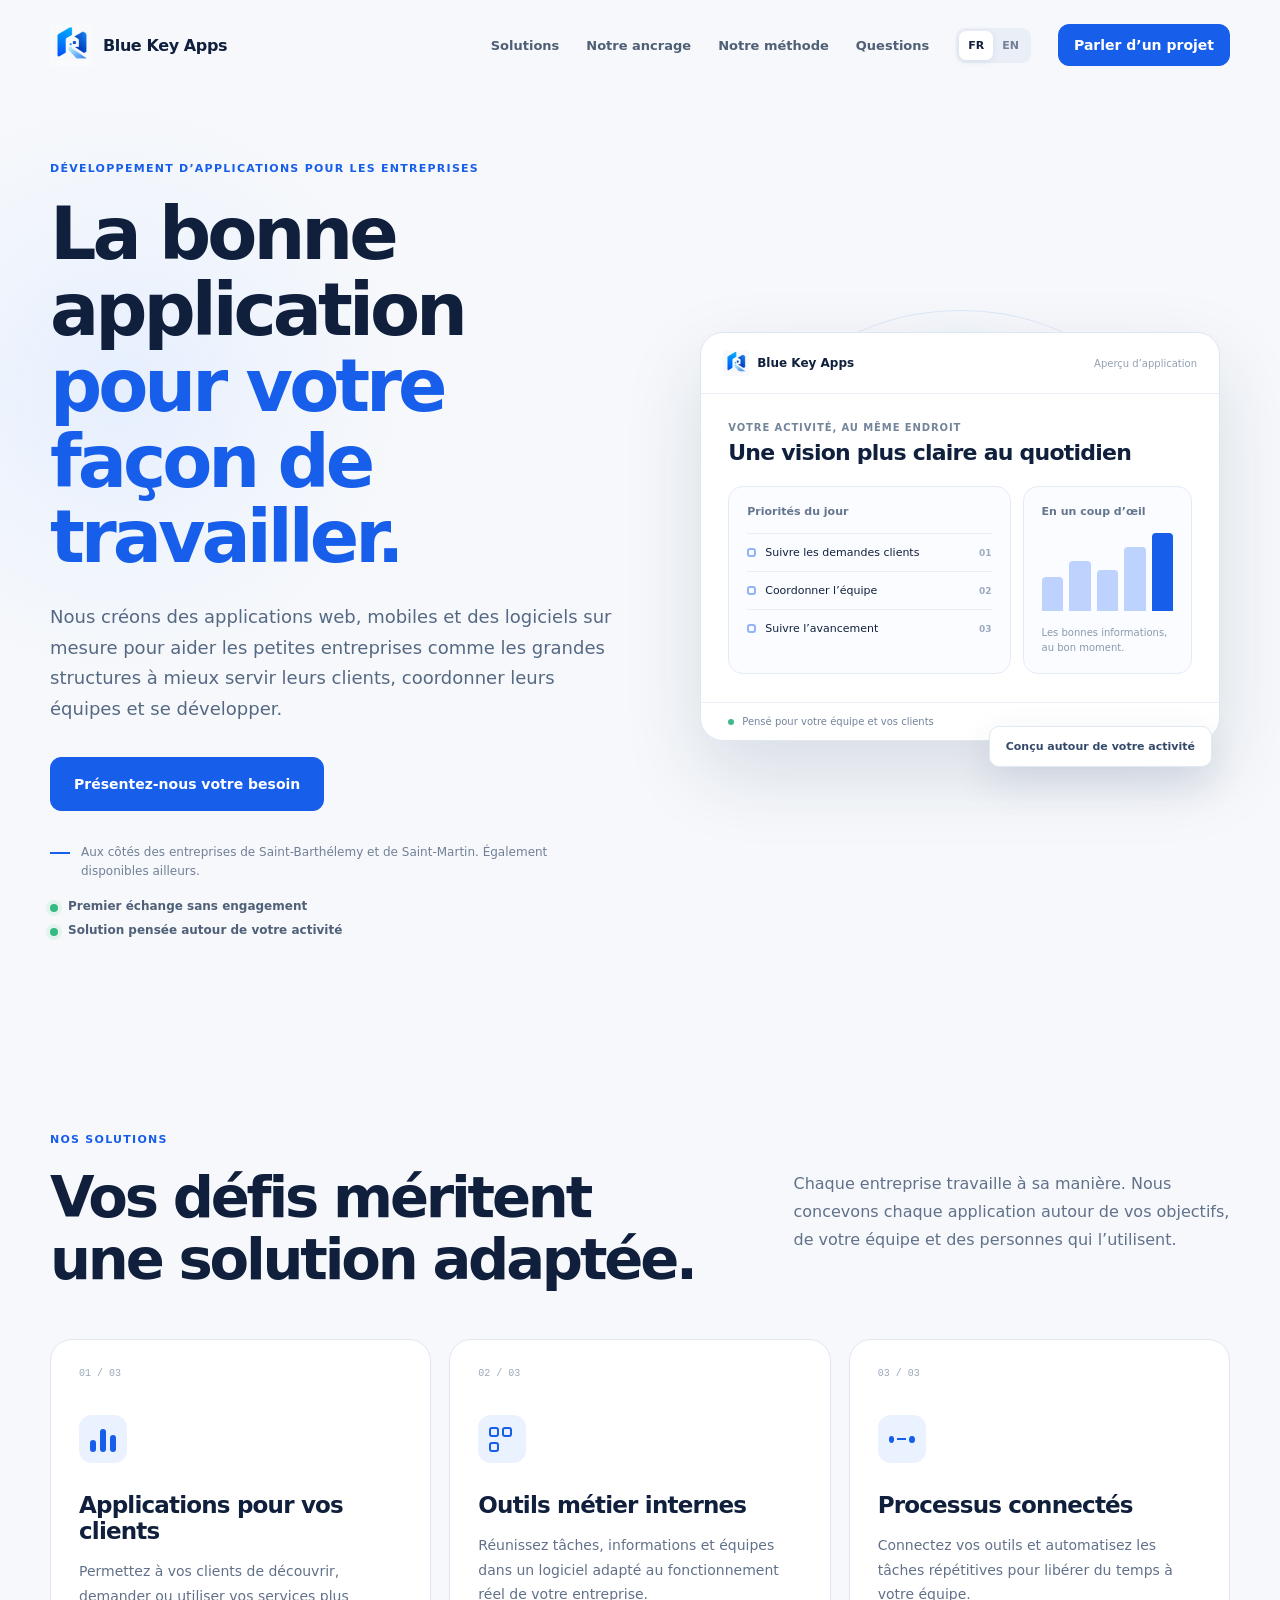
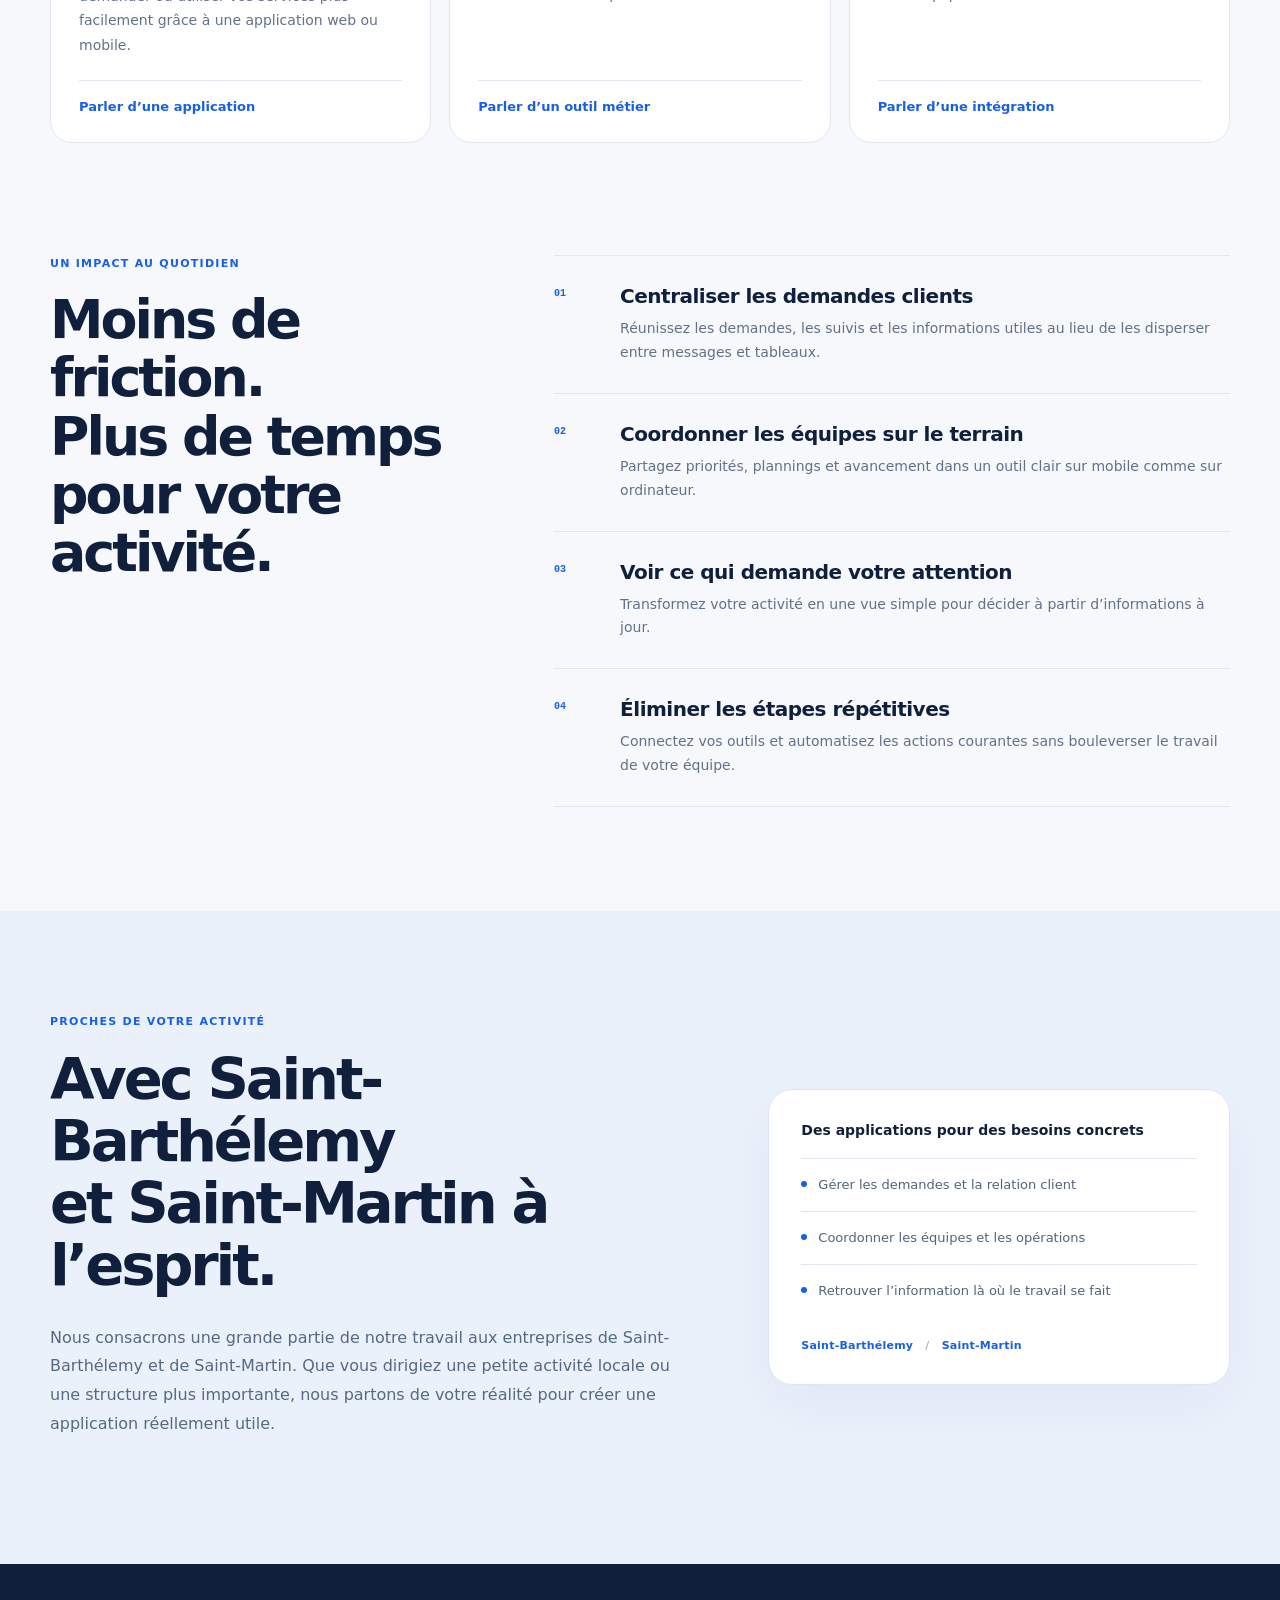
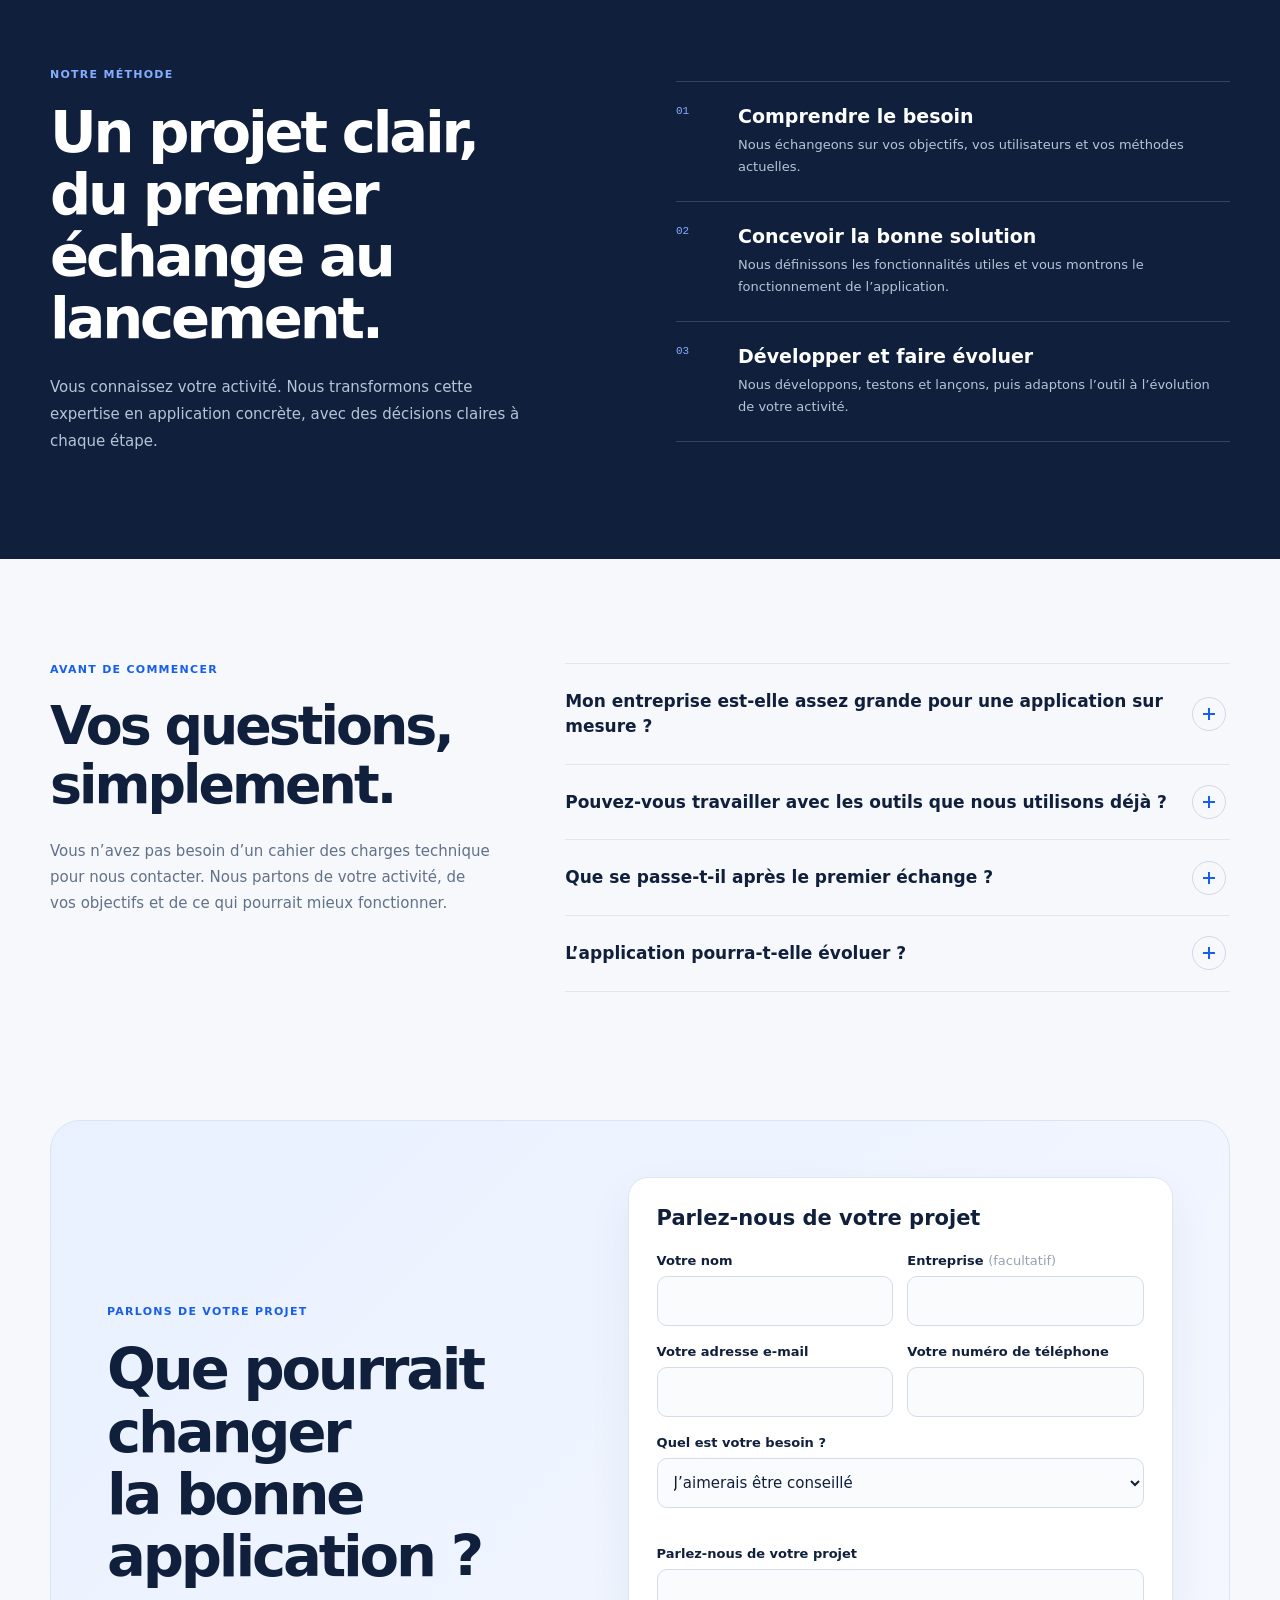
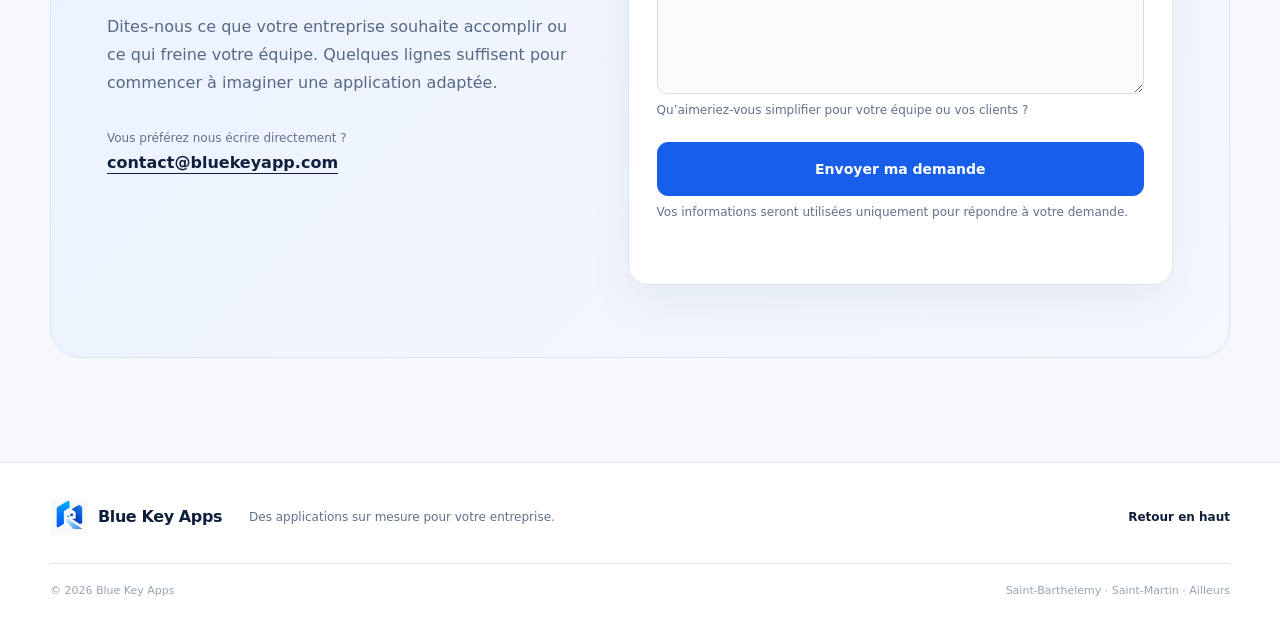
==== commit 70b8aa72: "Update French browser tab title" ====
--- a/index.html
+++ b/index.html
@@ -3,7 +3,7 @@
   <meta name="viewport" content="width=device-width, initial-scale=1">
   <meta name="theme-color" content="#f6f8fb">
   <meta name="description" content="Blue Key Apps développe des applications sur mesure pour les petites et grandes entreprises, avec une attention particulière à Saint-Barthélemy et Saint-Martin.">
-  <title>Blue Key Apps - Applications sur mesure pour les entreprises</title>
+  <title>Applications sur mesure pour les entreprises</title>
   <link rel="canonical" href="https://bluekeyapp.com/">
   <link rel="icon" href="assets/blue-key-mark.png" type="image/png">
   <link rel="stylesheet" href="assets/styles.css">
--- a/assets/styles.css
+++ b/assets/styles.css
@@ -119,8 +119,8 @@
 .faq-list details { border-bottom: 1px solid var(--line); }
 .faq-list summary { position: relative; list-style: none; padding: 25px 50px 25px 0px; font-size: 17px; font-weight: 750; line-height: 1.45; cursor: pointer; }
 .faq-list summary::-webkit-details-marker { display: none; }
-.faq-list summary::after { content: "+"; position: absolute; right: 4px; top: 19px; display: grid; place-items: center; width: 32px; height: 32px; border: 1px solid rgb(207, 218, 234); border-radius: 50%; color: var(--blue); font-size: 20px; font-weight: 400; transition: transform 0.2s, background 0.2s; }
-.faq-list details[open] summary::after { transform: rotate(45deg); background: rgb(232, 240, 255); }
+.faq-list summary::after { content: ""; position: absolute; right: 4px; top: 50%; transform: translateY(-50%); box-sizing: border-box; width: 34px; height: 34px; border: 1px solid rgb(207, 218, 234); border-radius: 50%; background: linear-gradient(var(--blue), var(--blue)) center / 12px 2px no-repeat, linear-gradient(var(--blue), var(--blue)) center / 2px 12px no-repeat; }
+.faq-list details[open] summary::after { background: linear-gradient(var(--blue), var(--blue)) center / 12px 2px no-repeat, rgb(232, 240, 255); }
 .faq-list details p { max-width: 650px; margin: -5px 52px 25px 0px; color: var(--muted); font-size: 14px; line-height: 1.75; }
 .contact-section { padding: var(--section-space) 0; }
 .contact-panel { display: grid; grid-template-columns: 0.92fr 1.08fr; align-items: center; gap: 56px; padding: 56px; border: 1px solid rgb(218, 229, 244); border-radius: 30px; background: linear-gradient(135deg, rgb(233, 241, 255), rgb(246, 248, 255)); }
@@ -235,7 +235,7 @@
   .faq-section { padding-bottom: 6px; }
   .faq-heading > p:last-child { margin-top: 18px; line-height: 1.65; }
   .faq-list summary { padding: 20px 42px 20px 0px; font-size: 16px; }
-  .faq-list summary::after { right: 0px; top: 15px; }
+  .faq-list summary::after { right: 0px; }
   .faq-list details p { margin-right: 24px; line-height: 1.65; }
   .contact-section { padding-top: 56px; padding-bottom: 56px; }
   .contact-panel { gap: 28px; margin-inline: 0px; padding: 23px 18px; border-radius: 20px; }
